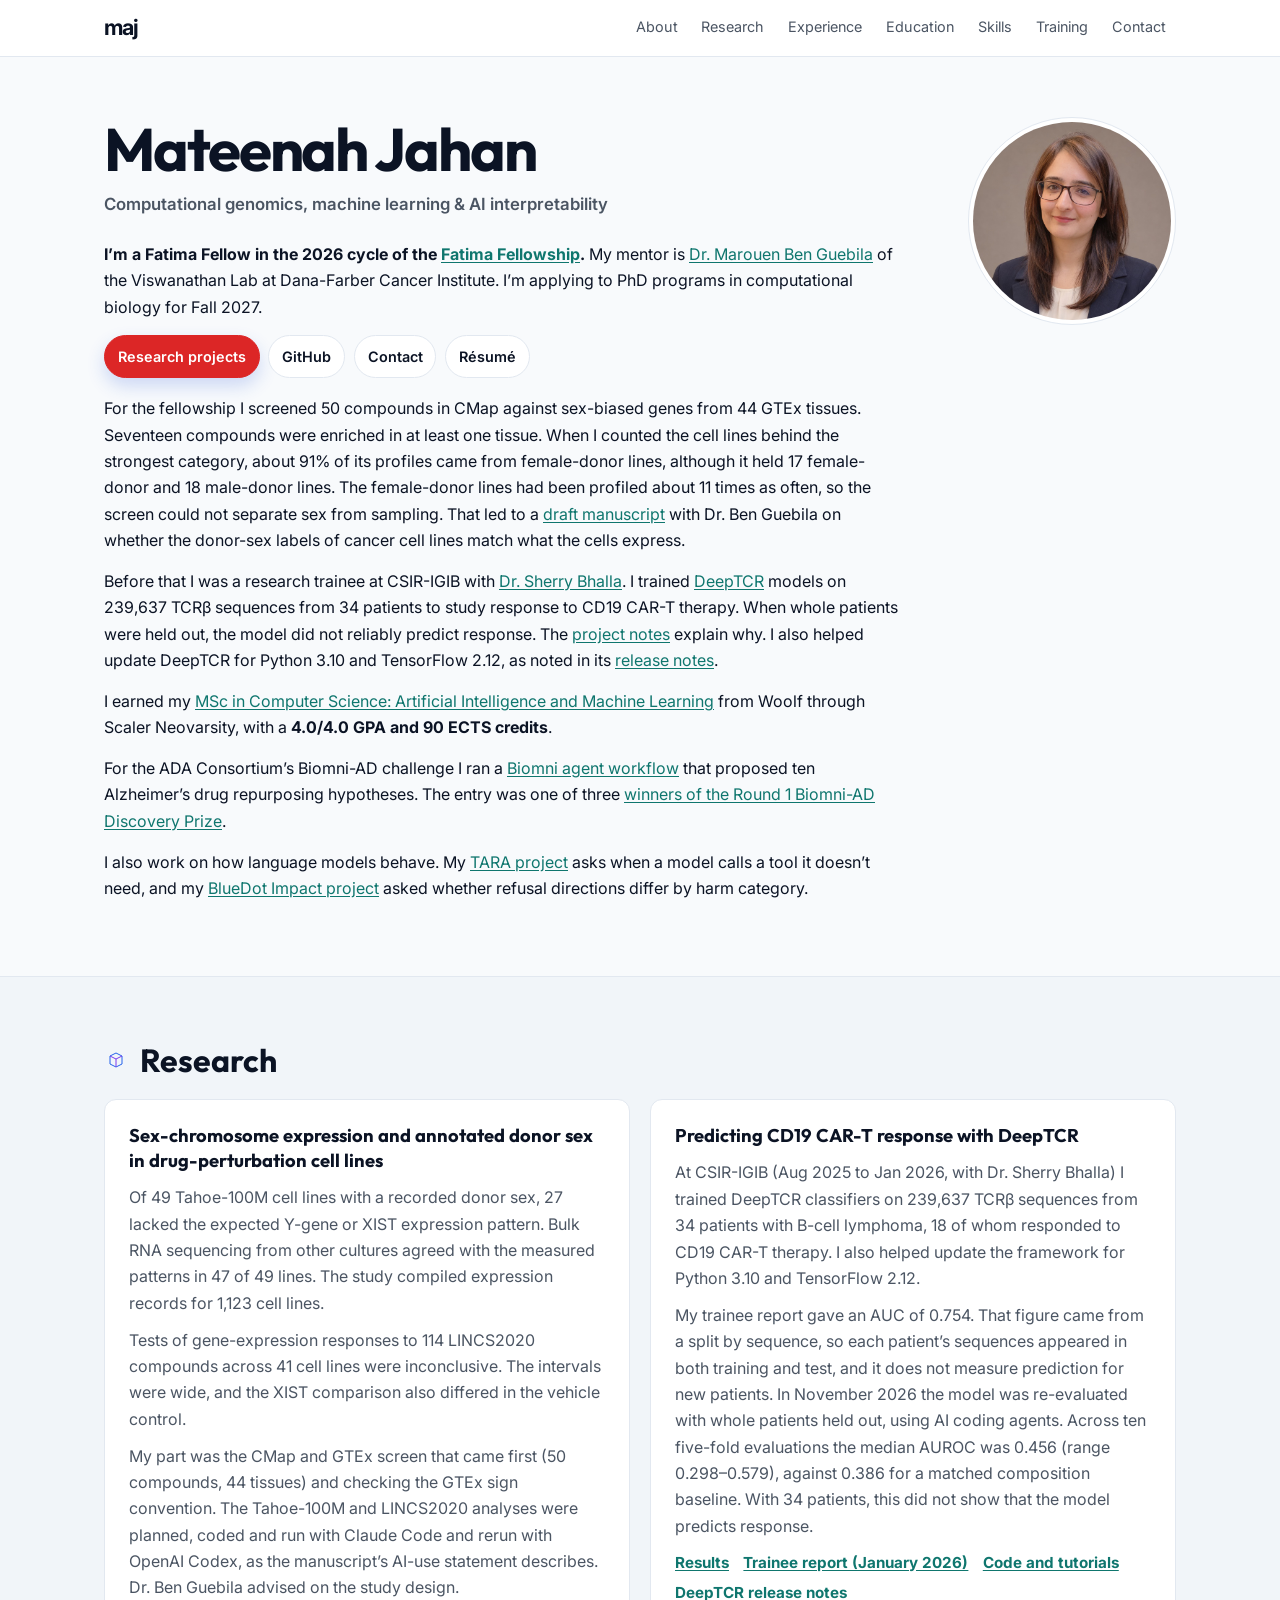
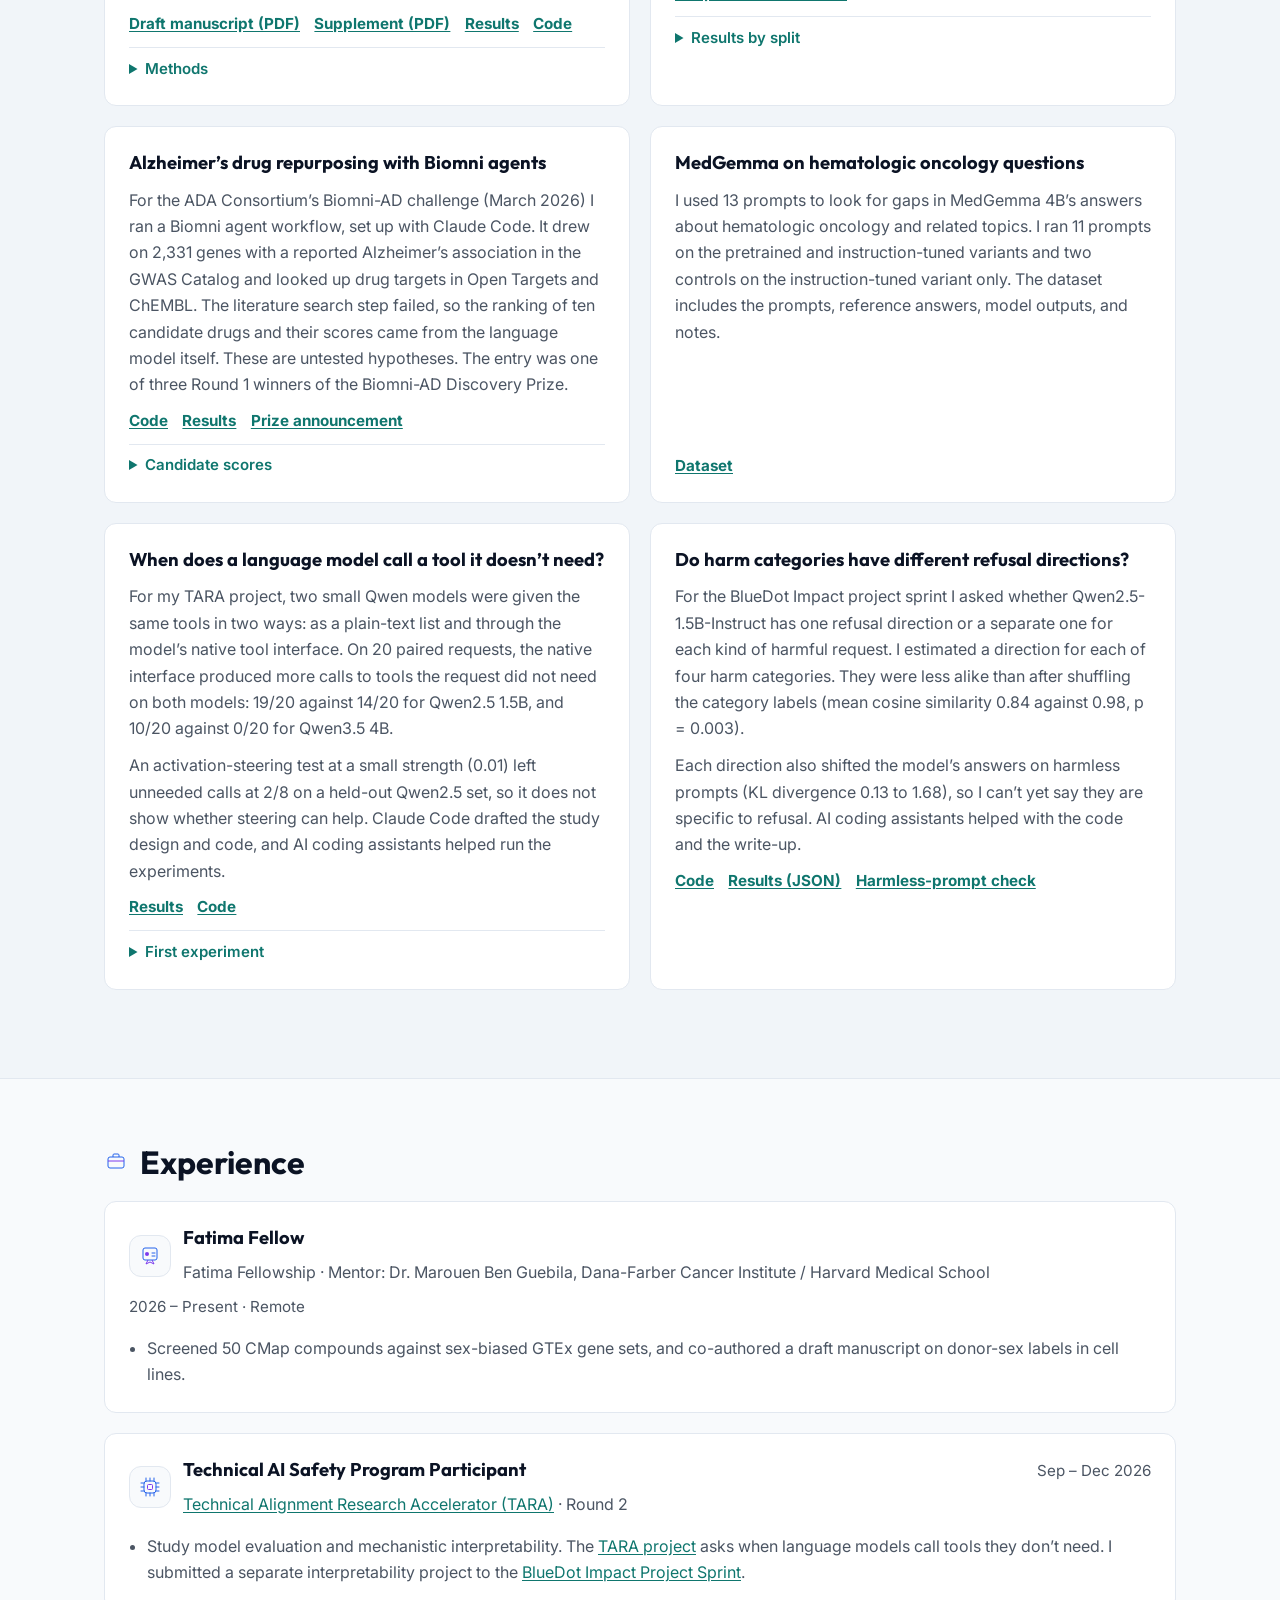
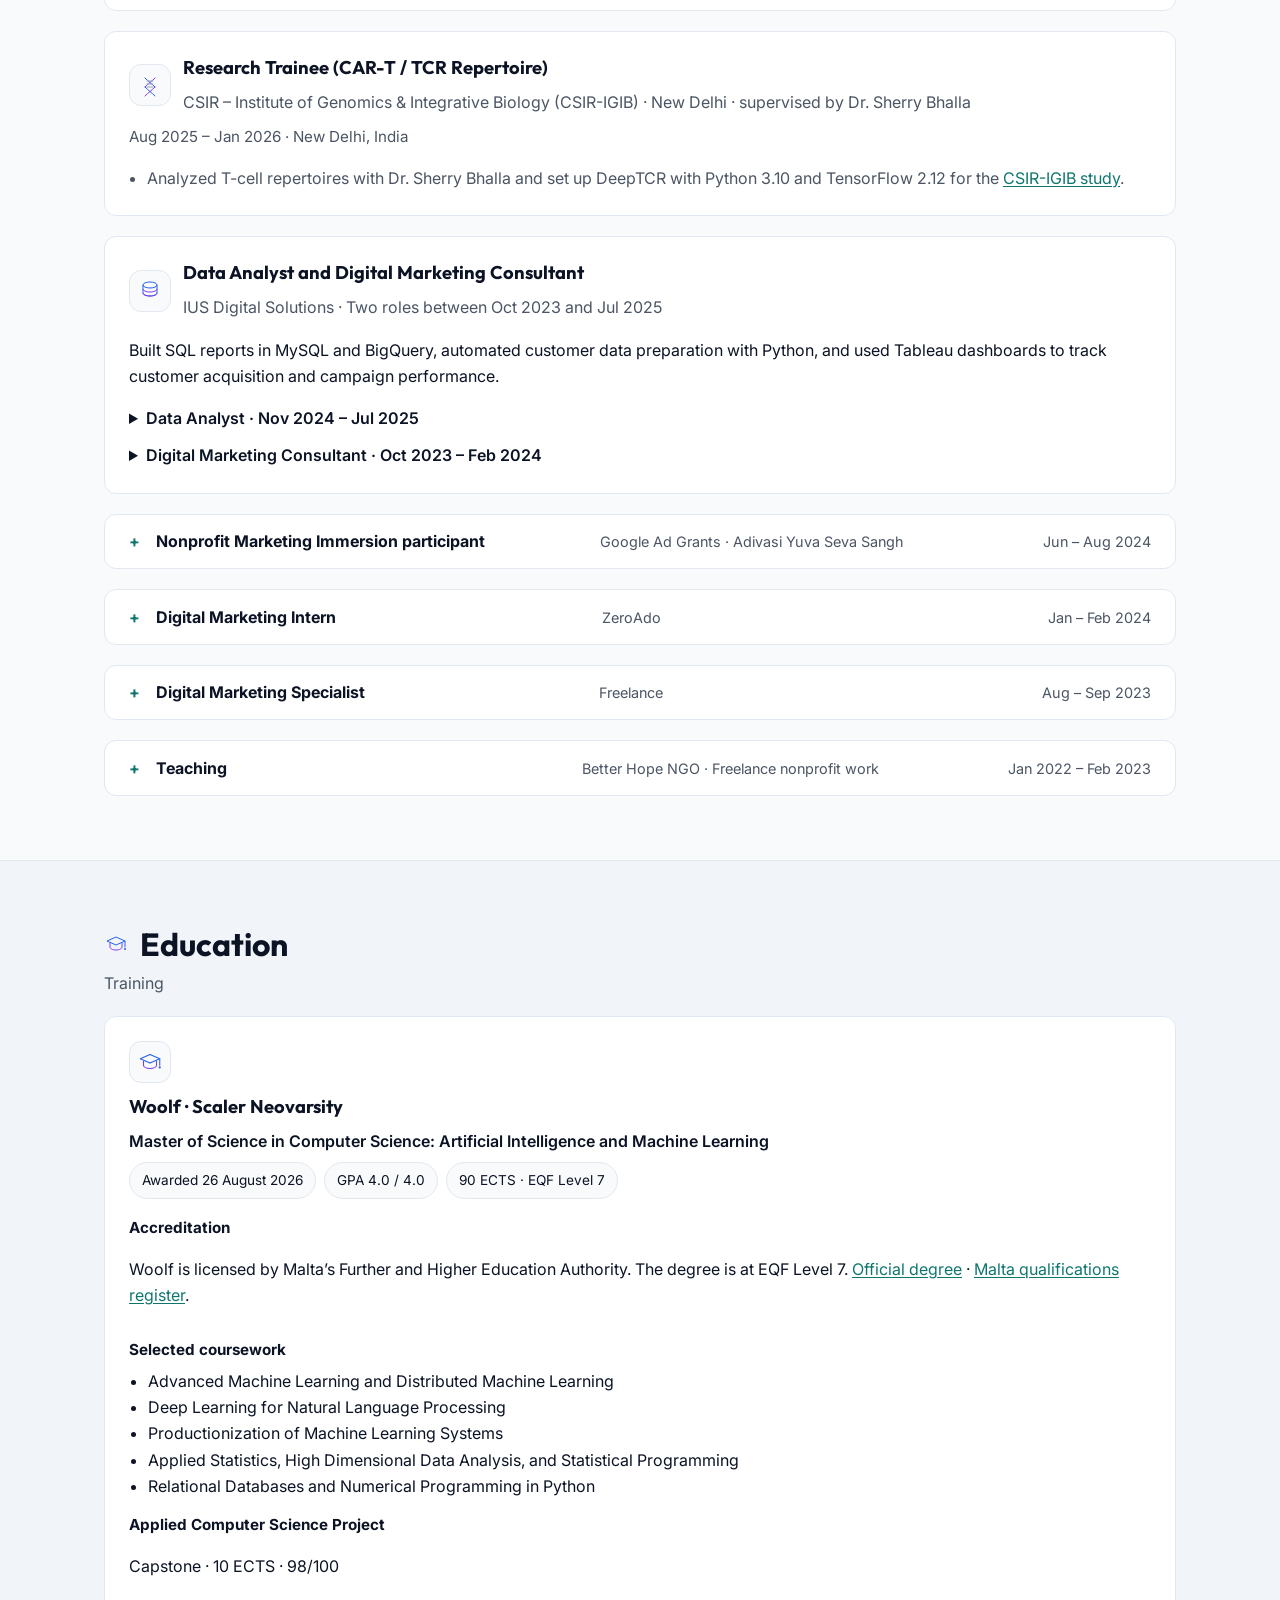
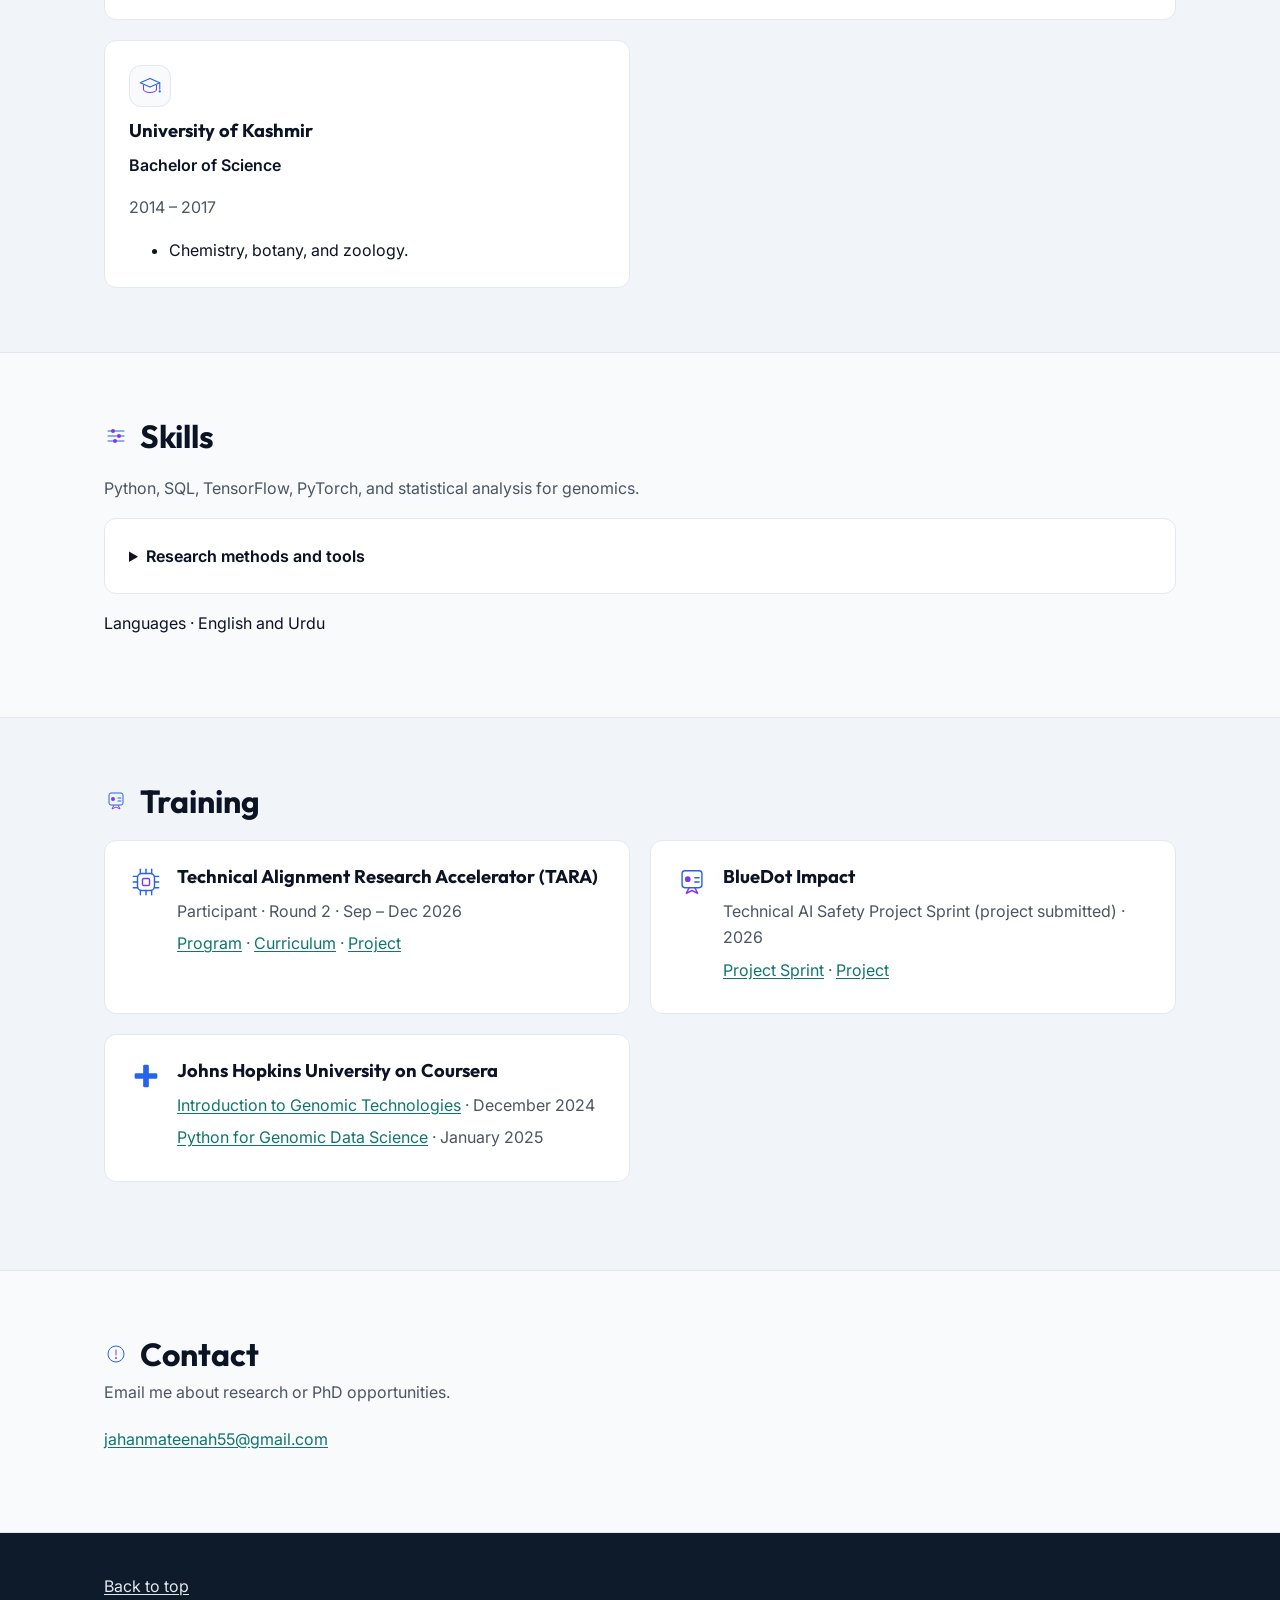
==== index.html @ e2fdfd4f "Update the résumé" ====
<!DOCTYPE html>

<html lang="en">
<head>
<meta content="index, follow" name="robots"/>
<meta content="Mateenah Jahan" name="author"/>
<meta content="Mateenah Jahan | Computational Genomics, Machine Learning &amp; AI Interpretability" property="og:title"/>
<meta content="Mateenah Jahan is a Fatima Fellow working on gene expression and drug response in cancer cell lines, T-cell receptor repertoires, and how language models use tools." property="og:description"/>
<meta content="https://mateenahjahan.github.io/" property="og:url"/>
<meta content="website" property="og:type"/>
<meta content="summary" name="twitter:card"/>
<meta content="Mateenah Jahan | Computational Genomics, Machine Learning &amp; AI Interpretability" name="twitter:title"/>
<meta content="Mateenah Jahan is a Fatima Fellow working on gene expression and drug response in cancer cell lines, T-cell receptor repertoires, and how language models use tools." name="twitter:description"/>
<link href="https://mateenahjahan.github.io/" rel="canonical"/>
<meta charset="utf-8"/>
<meta content="width=device-width, initial-scale=1" name="viewport"/>
<title>Mateenah Jahan | Computational Genomics, Machine Learning &amp; AI Interpretability</title>
<link href="assets/favicon.svg" rel="icon" type="image/svg+xml"/>
<meta content="Mateenah Jahan is a Fatima Fellow working on gene expression and drug response in cancer cell lines, T-cell receptor repertoires, and how language models use tools." name="description"/>
<link href="https://fonts.googleapis.com" rel="preconnect"/>
<link crossorigin="" href="https://fonts.gstatic.com" rel="preconnect"/>
<link href="https://fonts.googleapis.com/css2?family=Inter:wght@300;400;500;600;700;800&amp;display=swap" rel="stylesheet"/>
<link href="https://fonts.googleapis.com/css2?family=Outfit:wght@500;600;700&amp;display=swap" rel="stylesheet"/>
<link href="styles.css?v=20261121" rel="stylesheet"/>
<link href="curation.css?v=20261121" rel="stylesheet"/>
<meta content="https://mateenahjahan.github.io/assets/illustrations/mateenah-academic-headshot.jpg" property="og:image"/><meta content="AI-assisted headshot of Mateenah Jahan" property="og:image:alt"/></head>
<body>
<a class="skip-link" href="#main-content">Skip to main content</a>
<span id="top"></span><header class="portfolio-masthead"><div class="masthead-inner">
<div class="container">
<nav aria-label="Portfolio" class="nav">
<a aria-label="Mateenah Jahan, home" class="logo" href="#top">maj</a>
<div class="nav-links">
<a class="nav-wide" href="#about">About</a>
<a href="#projects">Research</a>
<a href="#experience">Experience</a>
<a href="#education">Education</a>
<a class="nav-wide" href="#skills">Skills</a>
<a class="nav-wide" href="#training">Training</a>
<a href="#contact">Contact</a>
</div>
</nav>
</div>
</div></header>
<main id="main-content" tabindex="-1">
<section class="section" id="about">
<div class="container">
<div class="about-grid">
<div class="about-text"><h1>Mateenah Jahan</h1><p class="intro-role">Computational genomics, machine learning &amp; AI interpretability</p>
<p><strong>I’m a Fatima Fellow in the 2026 cycle of the <a href="https://fatima.institute/about">Fatima Fellowship</a>.</strong> My mentor is <a href="https://labs.dana-farber.org/viswanathanlab/our-team">Dr. Marouen Ben Guebila</a> of the Viswanathan Lab at Dana-Farber Cancer Institute. I’m applying to PhD programs in computational biology for Fall 2027.</p>
<div aria-label="Profile links" class="profile-actions">
<a class="btn primary" href="#projects">Research projects</a>
<a class="btn ghost" href="https://github.com/MateenahJAHAN">GitHub</a>
<a class="btn ghost" href="#contact">Contact</a>
<a class="btn ghost" href="assets/Mateenah_Jahan_PhD_Resume_One_Page.pdf?v=c7e596c4">Résumé</a>
</div>
<p>For the fellowship I screened 50 compounds in CMap against sex-biased genes from 44 GTEx tissues. Seventeen compounds were enriched in at least one tissue. When I counted the cell lines behind the strongest category, about 91% of its profiles came from female-donor lines, although it held 17 female-donor and 18 male-donor lines. The female-donor lines had been profiled about 11 times as often, so the screen could not separate sex from sampling. That led to a <a href="#project-59">draft manuscript</a> with Dr. Ben Guebila on whether the donor-sex labels of cancer cell lines match what the cells express.</p>
<p>Before that I was a research trainee at CSIR-IGIB with <a href="https://igib.res.in/Scientists/sherry-bhalla">Dr. Sherry Bhalla</a>. I trained <a href="https://pmc.ncbi.nlm.nih.gov/articles/PMC7952906/">DeepTCR</a> models on 239,637 TCRβ sequences from 34 patients to study response to CD19 CAR-T therapy. When whole patients were held out, the model did not reliably predict response. The <a href="#project-deeptcr">project notes</a> explain why. I also helped update DeepTCR for Python 3.10 and TensorFlow 2.12, as noted in its <a href="https://github.com/sidhomj/DeepTCR/commit/715f6642292a296aa22ffba1b219908fd5af5c5f">release notes</a>.</p>
<p>I earned my <a href="#education">MSc in Computer Science: Artificial Intelligence and Machine Learning</a> from Woolf through Scaler Neovarsity, with a <strong>4.0/4.0 GPA and 90 ECTS credits</strong>.</p>
<p>For the ADA Consortium’s Biomni-AD challenge I ran a <a href="#project-biomni">Biomni agent workflow</a> that proposed ten Alzheimer’s drug repurposing hypotheses. The entry was one of three <a href="https://www.adaconsortium.com/competition">winners of the Round 1 Biomni-AD Discovery Prize</a>.</p>
<p>I also work on how language models behave. My <a href="#project-tara">TARA project</a> asks when a model calls a tool it doesn’t need, and my <a href="#project-refusal">BlueDot Impact project</a> asked whether refusal directions differ by harm category.</p>
</div>
<figure class="profile-card">
<img alt="Portrait of Mateenah Jahan" class="profile-photo" height="640" src="assets/illustrations/mateenah-academic-headshot.jpg" width="640"/>
</figure></div>
</div>
</section><section class="section alt" id="projects">
<div class="container">
<div class="section-header">
<div class="section-title">
<img alt="" aria-hidden="true" class="section-icon" src="assets/icons/project.svg"/>
<h2>Research</h2>
</div>
</div>
<div class="project-featured-grid" id="research-output">
<article class="card project-featured" id="project-59">
<h3>Sex-chromosome expression and annotated donor sex in drug-perturbation cell lines</h3>
<p>Of 49 Tahoe-100M cell lines with a recorded donor sex, 27 lacked the expected Y-gene or XIST expression pattern. Bulk RNA sequencing from other cultures agreed with the measured patterns in 47 of 49 lines. The study compiled expression records for 1,123 cell lines.</p>
<p class="research-meta" id="project-59-details">Tests of gene-expression responses to 114 LINCS2020 compounds across 41 cell lines were inconclusive. The intervals were wide, and the XIST comparison also differed in the vehicle control.</p>
<p>My part was the CMap and GTEx screen that came first (50 compounds, 44 tissues) and checking the GTEx sign convention. The Tahoe-100M and LINCS2020 analyses were planned, coded and run with Claude Code and rerun with OpenAI Codex, as the manuscript’s AI-use statement describes. Dr. Ben Guebila advised on the study design.</p>
<div class="project-links">
<a class="link" href="https://github.com/MateenahJAHAN/Project-59-CMAP-Sex-Differences/blob/main/manuscript/manuscript.pdf">Draft manuscript (PDF)</a>
<a class="link" href="https://github.com/MateenahJAHAN/Project-59-CMAP-Sex-Differences/blob/main/manuscript/supplement.pdf">Supplement (PDF)</a>
<a class="link" href="https://github.com/MateenahJAHAN/Project-59-CMAP-Sex-Differences/tree/main/verification">Results</a>
<a class="link" href="https://github.com/MateenahJAHAN/Project-59-CMAP-Sex-Differences/tree/main/analysis">Code</a>
</div>

<details class="project-evidence">
<summary>Methods</summary>
<p>The Tahoe analysis scored eight Y-chromosome genes and XIST in vehicle-treated cells. The LINCS2020 analysis compared drug responses within 11 lineages using marker calls from bulk RNA sequencing. The <a href="https://github.com/MateenahJAHAN/Project-59-CMAP-Sex-Differences#how-the-analysis-developed">CMap and GTEx screen</a> covered 50 compounds and 44 tissues.</p>
<figure><a href="https://github.com/MateenahJAHAN/Project-59-CMAP-Sex-Differences/blob/main/manuscript/figures/fig1_design.pdf"><img src="assets/research/fellowship-study-design.png" width="1950" height="732" loading="lazy" decoding="async" alt="Two workflows: compare vehicle-cell Y-gene and XIST expression with donor labels and other assays, and use bulk RNA sequencing to compare LINCS2020 drug responses within lineage."></a><figcaption>Study design</figcaption></figure>
</details>
</article><article class="card project-featured" id="project-deeptcr">
<h3>Predicting CD19 CAR-T response with DeepTCR</h3>
<p>At CSIR-IGIB (Aug 2025 to Jan 2026, with Dr. Sherry Bhalla) I trained DeepTCR classifiers on 239,637 TCRβ sequences from 34 patients with B-cell lymphoma, 18 of whom responded to CD19 CAR-T therapy. I also helped update the framework for Python 3.10 and TensorFlow 2.12.</p>
<p class="research-meta">My trainee report gave an AUC of 0.754. That figure came from a split by sequence, so each patient’s sequences appeared in both training and test, and it does not measure prediction for new patients. In November 2026 the model was re-evaluated with whole patients held out, using AI coding agents. Across ten five-fold evaluations the median AUROC was 0.456 (range 0.298–0.579), against 0.386 for a matched composition baseline. With 34 patients, this did not show that the model predicts response.</p>
<div class="project-links">
<a class="link" href="https://github.com/MateenahJAHAN/Final_Deliverable_DeepTCRResearch_Mateenah_Jahan_CSIR/blob/773b8c4d4de3006344b10b796491418325870207/validation/repeated-patient-cv/REPORT.md">Results</a>
<a class="link" href="https://github.com/MateenahJAHAN/Final_Deliverable_DeepTCRResearch_Mateenah_Jahan_CSIR/blob/ce1fa3a421edb9f4025a45cb79dc7b014867ad83/paper/main.pdf">Trainee report (January 2026)</a>
<a class="link" href="https://github.com/MateenahJAHAN/Deep-TCR---All-tutorial-working">Code and tutorials</a>
<a class="link" href="https://github.com/sidhomj/DeepTCR/commit/715f6642292a296aa22ffba1b219908fd5af5c5f">DeepTCR release notes</a>
</div>

<details class="project-evidence">
<summary>Results by split</summary>
<figure><a href="https://github.com/MateenahJAHAN/Final_Deliverable_DeepTCRResearch_Mateenah_Jahan_CSIR/blob/773b8c4d4de3006344b10b796491418325870207/figures/correction/repeated-patient-auroc.png"><img src="assets/research/deeptcr-repeated-patient-auroc.png" width="2340" height="855" loading="lazy" decoding="async" alt="Within-fold patient AUROC for DeepTCR with two training seeds and for a composition baseline, across five patient splits. Most points fall below 0.5."></a><figcaption>AUROC by patient split</figcaption></figure>
</details>
</article><article class="card project-featured" id="project-biomni">
<h3>Alzheimer’s drug repurposing with Biomni agents</h3>
<p>For the ADA Consortium’s Biomni-AD challenge (March 2026) I ran a Biomni agent workflow, set up with Claude Code. It drew on 2,331 genes with a reported Alzheimer’s association in the GWAS Catalog and looked up drug targets in Open Targets and ChEMBL. The literature search step failed, so the ranking of ten candidate drugs and their scores came from the language model itself. These are untested hypotheses. The entry was one of three Round 1 winners of the Biomni-AD Discovery Prize.</p>
<div class="project-links">
<a class="link" href="https://github.com/MateenahJAHAN/biomni-ad-drug-repurposing">Code</a>
<a class="link" href="https://github.com/MateenahJAHAN/biomni-ad-drug-repurposing/blob/e78b8c81dc96c89f538e3b4bb9e3686187300089/results/ad_repurposing_results.md">Results</a>
<a class="link" href="assets/biomni-ad-winners.png">Prize announcement</a>
</div>
<details class="project-evidence">
<summary>Candidate scores</summary>
<figure><a href="https://github.com/MateenahJAHAN/biomni-ad-drug-repurposing/blob/e78b8c81dc96c89f538e3b4bb9e3686187300089/results/drug_repurposing_scores.png"><img src="assets/research/biomni-candidate-scores.png" width="2970" height="1764" loading="lazy" decoding="async" alt="Chart ranking computational drug repurposing hypotheses for Alzheimer’s disease."></a><figcaption>Scores the agent assigned to the 10 candidates</figcaption></figure>
</details>
</article><article class="card project-featured" id="project-medgemma">
<h3>MedGemma on hematologic oncology questions</h3>
<p>I used 13 prompts to look for gaps in MedGemma 4B’s answers about hematologic oncology and related topics. I ran 11 prompts on the pretrained and instruction-tuned variants and two controls on the instruction-tuned variant only. The dataset includes the prompts, reference answers, model outputs, and notes.</p>
<a class="link" href="https://huggingface.co/datasets/Mateenah/medgemma-4b-hematologic-oncology-blind-spots">Dataset</a>
</article><article class="card project-featured" id="project-tara">
<h3>When does a language model call a tool it doesn’t need?</h3>
<p>For my TARA project, two small Qwen models were given the same tools in two ways: as a plain-text list and through the model’s native tool interface. On 20 paired requests, the native interface produced more calls to tools the request did not need on both models: 19/20 against 14/20 for Qwen2.5 1.5B, and 10/20 against 0/20 for Qwen3.5 4B.</p>
<p class="research-meta">An activation-steering test at a small strength (0.01) left unneeded calls at 2/8 on a held-out Qwen2.5 set, so it does not show whether steering can help. Claude Code drafted the study design and code, and AI coding assistants helped run the experiments.</p>
<div class="project-links">
<a class="link" href="https://github.com/MateenahJAHAN/tara-chat-tool-study/blob/main/followup_v2_tool_applicability/RESULTS.md">Results</a>
<a class="link" href="https://github.com/MateenahJAHAN/tara-chat-tool-study">Code</a>
</div>
<details class="project-evidence">
<summary>First experiment</summary>
<p>On 32 held-out requests where no tool applied, Qwen2.5 made 9 unneeded calls with the text list and 16 with native tools. <a href="https://github.com/MateenahJAHAN/tara-chat-tool-study/blob/main/study_v1/RESULTS.txt">Results</a></p>
<figure><a href="https://github.com/MateenahJAHAN/tara-chat-tool-study/blob/main/reporting/figures_heldout_final/01_behaviour_rates.png"><img src="assets/research/tara-held-out.png" width="1801" height="854" loading="lazy" decoding="async" alt="Rates of tool calls and abstention for the text list and native tool interfaces on the TARA study’s held-out cases."></a><figcaption>Tool calls on held-out requests</figcaption></figure>
</details>
</article><article class="card project-featured" id="project-refusal">
<h3>Do harm categories have different refusal directions?</h3>
<p>For the BlueDot Impact project sprint I asked whether Qwen2.5-1.5B-Instruct has one refusal direction or a separate one for each kind of harmful request. I estimated a direction for each of four harm categories. They were less alike than after shuffling the category labels (mean cosine similarity 0.84 against 0.98, p = 0.003).</p>
<p class="research-meta">Each direction also shifted the model’s answers on harmless prompts (KL divergence 0.13 to 1.68), so I can’t yet say they are specific to refusal. AI coding assistants helped with the code and the write-up.</p>
<div class="project-links">
<a class="link" href="https://github.com/MateenahJAHAN/refusal-categories">Code</a>
<a class="link" href="https://huggingface.co/datasets/Mateenah/refusal-categories-results/blob/917856ed158f4dcb70ade8b5a49f0cf4accce71c/results_v0.2.json">Results (JSON)</a>
<a class="link" href="https://github.com/MateenahJAHAN/refusal-categories#kl-gate-replay">Harmless-prompt check</a>
</div>
</article></div></div>
</section>
<section class="section" id="experience">
<div class="container">
<div class="section-header">
<div class="section-title">
<img alt="" aria-hidden="true" class="section-icon" src="assets/icons/briefcase.svg"/>
<h2>Experience</h2>
</div>
</div>
<div class="timeline">
<article class="role" id="experience-fatima">
<div class="role-header">
<div class="role-title">
<div class="role-icon">
<img alt="" aria-hidden="true" src="assets/icons/certificate.svg"/>
</div>
<div>
<h3>Fatima Fellow</h3>
<p class="role-meta">Fatima Fellowship · Mentor: Dr. Marouen Ben Guebila, Dana-Farber Cancer Institute / Harvard Medical School</p>
</div>
</div>
<div class="role-dates">2026 – Present · Remote</div>
</div>
<ul><li>Screened 50 CMap compounds against sex-biased GTEx gene sets, and co-authored a draft manuscript on donor-sex labels in cell lines.</li></ul>
</article><article class="role" id="experience-tara"><div class="role-header"><div class="role-title"><div class="role-icon"><img alt="" aria-hidden="true" src="assets/icons/ai.svg"/></div><div><h3>Technical AI Safety Program Participant</h3><p class="role-meta"><a href="https://www.taraprogram.org/">Technical Alignment Research Accelerator (TARA)</a> · Round 2</p></div></div><div class="role-dates">Sep – Dec 2026</div></div><ul><li>Study model evaluation and mechanistic interpretability. The <a href="#project-tara">TARA project</a> asks when language models call tools they don’t need. I submitted a separate interpretability project to the <a href="#bluedot-training">BlueDot Impact Project Sprint</a>.</li></ul></article>
<article class="role" id="experience-csir">
<div class="role-header">
<div class="role-title">
<div class="role-icon">
<img alt="" aria-hidden="true" src="assets/icons/dna.svg"/>
</div>
<div>
<h3>Research Trainee (CAR-T / TCR Repertoire)</h3>
<p class="role-meta">CSIR – Institute of Genomics &amp; Integrative Biology (CSIR-IGIB) · New Delhi · supervised by Dr. Sherry Bhalla</p>
</div>
</div>
<div class="role-dates">Aug 2025 – Jan 2026 · New Delhi, India</div>
</div>
<ul><li>Analyzed T-cell repertoires with Dr. Sherry Bhalla and set up DeepTCR with Python 3.10 and TensorFlow 2.12 for the <a href="https://github.com/MateenahJAHAN/Final_Deliverable_DeepTCRResearch_Mateenah_Jahan_CSIR">CSIR-IGIB study</a>.</li></ul>
</article>
<article class="role" id="experience-ius">
<div class="role-header"><div class="role-title"><div class="role-icon"><img alt="" aria-hidden="true" src="assets/icons/data.svg"/></div>
<div><h3>Data Analyst and Digital Marketing Consultant</h3><p class="role-meta">IUS Digital Solutions · Two roles between Oct 2023 and Jul 2025</p></div></div></div>
<p>Built SQL reports in MySQL and BigQuery, automated customer data preparation with Python, and used Tableau dashboards to track customer acquisition and campaign performance.</p>
<details class="experience-subrole"><summary>Data Analyst · Nov 2024 – Jul 2025</summary><p>Developed SQL reporting, maintained Python ETL pipelines for customer analytics, and documented data models and reporting procedures.</p></details>
<details class="experience-subrole"><summary>Digital Marketing Consultant · Oct 2023 – Feb 2024</summary><p>Analyzed Google Ads performance using regression and audience segmentation, built reporting dashboards, and designed A/B tests for ad creatives.</p></details>
</article><details class="role role-disclosure" id="experience-google-ad-grants"><summary><strong>Nonprofit Marketing Immersion participant</strong><span>Google Ad Grants · Adivasi Yuva Seva Sangh</span><time>Jun – Aug 2024</time></summary><div class="role-detail-body"><p>Worked with Adivasi Yuva Seva Sangh through the Nonprofit Marketing Immersion program. Set up Google Analytics conversion tracking and automated campaign reporting with Looker Studio and Apps Script.</p><p><a href="https://support.google.com/nonprofits/answer/16160482?hl=en">Google Ad Grants program</a></p></div></details><details class="role role-disclosure"><summary><strong>Digital Marketing Intern</strong><span>ZeroAdo</span><time>Jan – Feb 2024</time></summary><div class="role-detail-body"><p>Wrote content about generative AI tools and technology.</p></div></details><details class="role role-disclosure"><summary><strong>Digital Marketing Specialist</strong><span>Freelance</span><time>Aug – Sep 2023</time></summary><div class="role-detail-body"><p>Built tracking and low-bandwidth reporting for local businesses with intermittent internet access.</p></div></details><details class="role role-disclosure"><summary><strong>Teaching</strong><span>Better Hope NGO · Freelance nonprofit work</span><time>Jan 2022 – Feb 2023</time></summary><div class="role-detail-body"><p>Taught students and created an offline system to track student assessments and identify learning gaps.</p></div></details></div>
</div>
</section><section class="section alt" id="education">
<div class="container">
<div class="section-header">
<div class="section-title">
<img alt="" aria-hidden="true" class="section-icon" src="assets/icons/education.svg"/>
<h2>Education</h2>
</div>
<p><a class="link" href="#training">Training</a></p>
</div>
<div class="education-grid">
<article class="card education education-featured">
<div class="card-icon">
<img alt="" aria-hidden="true" src="assets/icons/education.svg"/>
</div>
<h3>Woolf · Scaler Neovarsity</h3>
<p class="degree">
                Master of Science in Computer Science: Artificial Intelligence
                and Machine Learning
              </p>
<div class="education-meta"><span class="pill">Awarded 26 August 2026</span><span class="pill">GPA 4.0 / 4.0</span><span class="pill">90 ECTS · EQF Level 7</span></div>
<div class="education-sections">
<div><h4>Accreditation</h4><p>Woolf is licensed by Malta’s Further and Higher Education Authority. The degree is at EQF Level 7. <a href="https://woolf.university/degrees/sclr-master-of-science-in-computer-science-artificial-intelligence-and-machine-learning">Official degree</a> · <a href="https://qualifications.mfhea.gov.mt/#/qualifications?awardingBody=MFHEA-ORG-048&amp;search=true">Malta qualifications register</a>.</p></div>
<div><h4>Selected coursework</h4><ul class="coursework-list"><li>Advanced Machine Learning and Distributed Machine Learning</li><li>Deep Learning for Natural Language Processing</li><li>Productionization of Machine Learning Systems</li><li>Applied Statistics, High Dimensional Data Analysis, and Statistical Programming</li><li>Relational Databases and Numerical Programming in Python</li></ul></div>
<div><h4>Applied Computer Science Project</h4><p>Capstone · 10 ECTS · 98/100</p></div></div>
</article>
<article class="card education">
<div class="card-icon">
<img alt="" aria-hidden="true" src="assets/icons/education.svg"/>
</div>
<h3>University of Kashmir</h3>
<p class="degree">Bachelor of Science</p>
<p class="meta">2014 – 2017</p>
<ul><li>Chemistry, botany, and zoology.</li></ul>
</article>
</div>
</div>
</section><section class="section" id="skills">
<div class="container">
<div class="section-header">
<div class="section-title">
<img alt="" aria-hidden="true" class="section-icon" src="assets/icons/skills.svg"/>
<h2>Skills</h2>
</div>
</div>
<p class="skills-summary">Python, SQL, TensorFlow, PyTorch, and statistical analysis for genomics.</p>
<details class="secondary-disclosure skills-disclosure">
<summary>Research methods and tools</summary>
<div class="skills-grid">
<div class="card skill-group">
<div class="skill-header"><img alt="" aria-hidden="true" src="assets/icons/dna.svg"/><h3>Computational biology</h3></div>
<div class="chips"><span>Bulk RNA-seq analysis</span><span>Gene-set enrichment</span><span>Permutation tests</span><span>T-cell repertoire analysis with DeepTCR</span></div>
</div>
<div class="card skill-group">
<div class="skill-header"><img alt="" aria-hidden="true" src="assets/icons/ai.svg"/><h3>Model evaluation and interpretability</h3></div>
<div class="chips"><span>LLM evaluation</span><span>Linear probes</span><span>Activation steering</span><span>Hugging Face Transformers</span></div>
</div>
<div class="card skill-group">
<div class="skill-header"><img alt="" aria-hidden="true" src="assets/icons/trend.svg"/><h3>Applied ML and analytics</h3></div>
<div class="chips"><span>scikit-learn</span><span>Time-series forecasting</span><span>Collaborative filtering</span><span>BigQuery</span><span>Tableau</span><span>A/B testing</span></div>
</div>
<div class="card skill-group">
<div class="skill-header"><img alt="" aria-hidden="true" src="assets/icons/project.svg"/><h3>Research software</h3></div>
<div class="chips"><span>Git and GitHub Actions</span><span>Biomni</span><span>FastMCP</span></div>
</div>
</div>
</details>
<p>Languages · English and Urdu</p>
</div>
</section><section class="section alt" id="training">
<div class="container">
<div class="section-header">
<div class="section-title">
<img alt="" aria-hidden="true" class="section-icon" src="assets/icons/certificate.svg"/>
<h2>Training</h2>
</div>
</div>
<div class="cert-featured">
<article class="card cert-card" id="tara-training"><img alt="" aria-hidden="true" src="assets/icons/ai.svg"/><div><h3>Technical Alignment Research Accelerator (TARA)</h3><p>Participant · Round 2 · Sep – Dec 2026</p><p><a href="https://www.taraprogram.org/">Program</a> · <a href="https://www.taraprogram.org/curriculum">Curriculum</a> · <a href="#project-tara">Project</a></p></div></article>
<article class="card cert-card" id="bluedot-training"><img alt="" aria-hidden="true" src="assets/icons/certificate.svg"/><div><h3>BlueDot Impact</h3><p>Technical AI Safety Project Sprint (project submitted) · 2026</p><p><a href="https://bluedot.org/courses/technical-ai-safety-project">Project Sprint</a> · <a href="#project-refusal">Project</a></p></div></article>
<article class="card cert-card" id="genomics-certificate"><img alt="" aria-hidden="true" src="assets/icons/health.svg"/><div><h3>Johns Hopkins University on Coursera</h3><p><a href="https://www.coursera.org/account/accomplishments/verify/M1UE5J5UPSX4">Introduction to Genomic Technologies</a> · December 2024</p><p><a href="https://www.coursera.org/account/accomplishments/verify/UKB2ZM302XD3">Python for Genomic Data Science</a> · January 2025</p></div></article>
</div>
</div>
</section><section class="section" id="contact">
<div class="container">
<div class="section-header">
<div class="section-title">
<img alt="" aria-hidden="true" class="section-icon" src="assets/icons/about.svg"/>
<h2>Contact</h2>
</div>
<p>Email me about research or PhD opportunities.</p>
</div>
<p class="contact-actions"><a href="mailto:jahanmateenah55@gmail.com">jahanmateenah55@gmail.com</a></p></div>
</section></main>
<footer class="footer"><div class="container"><a href="#top">Back to top</a></div></footer>
</body>
</html>
---- styles.css ----
* {
  box-sizing: border-box;
}

:root {
  color-scheme: light;
  --bg: #f8fafc;
  --bg-alt: #f1f5f9;
  --card: #ffffff;
  --text: #0b1324;
  --muted: #4b5563;
  --primary: #dc2626;
  --primary-dark: #991b1b;
  --accent: #0f766e;
  --accent-2: #7c3aed;
  --border: #e2e8f0;
  --border-strong: #d5deed;
  --shadow: 0 14px 28px rgba(15, 23, 42, 0.07);
  --shadow-soft: 0 8px 18px rgba(15, 23, 42, 0.05);
  --font-body: "Inter", system-ui, -apple-system, sans-serif;
  --font-heading: "Outfit", "Inter", system-ui, -apple-system, sans-serif;
}

body {
  margin: 0;
  font-family: var(--font-body);
  background: var(--bg);
  color: var(--text);
  line-height: 1.65;
}

h1,
h2,
h3 {
  font-family: var(--font-heading);
}

img {
  max-width: 100%;
}

a {
  color: inherit;
  text-decoration: none;
}


.skip-link {
  position: absolute;
  top: -48px;
  left: 16px;
  z-index: 2000;
  padding: 10px 14px;
  background: #ffffff;
  border: 2px solid var(--primary);
  border-radius: 10px;
  color: var(--text);
  font-weight: 600;
  transition: top 0.2s ease;
}

.skip-link:focus-visible {
  top: 12px;
}

:is(a, button):focus-visible {
  outline: 3px solid var(--primary);
  outline-offset: 3px;
}

.container {
  max-width: 1140px;
  margin: 0 auto;
  padding: 0 24px;
}

.hero .container {
  position: relative;
  z-index: 1;
}

.hero {
  position: relative;
  overflow: hidden;
  background-color: #f8fafc;
  background-image: radial-gradient(circle at 1px 1px, #cbd5e1 1px, transparent 0);
  background-size: 22px 22px;
  padding: 112px 0 64px;
  border-bottom: 1px solid var(--border);
}

.hero::before,
.hero::after {
  content: none;
}

.navbar-fixed {
  position: fixed;
  top: 0;
  width: 100%;
  z-index: 1000;
  background: rgba(255, 255, 255, 0.8);
  backdrop-filter: blur(12px);
  border-bottom: 1px solid rgba(226, 232, 240, 0.6);
}

.nav {
  display: flex;
  align-items: center;
  justify-content: space-between;
  gap: 16px;
  flex-wrap: wrap;
  padding: 1rem 0;
}

.logo {
  font-weight: 700;
  font-size: 1.1rem;
}

.nav-links {
  display: flex;
  gap: 16px;
  flex-wrap: wrap;
  font-size: 0.95rem;
  color: var(--muted);
}

.nav-links a {
  display: inline-block;
  padding: 6px 10px 8px;
  border-bottom: 2px solid transparent;
  border-radius: 999px;
  transition: color 0.2s ease, border-color 0.2s ease, background-color 0.2s ease;
}

.nav-links a:hover,
.nav-links a.active {
  color: var(--text);
  border-color: var(--primary);
}

.nav-links a.is-active {
  color: var(--text);
  border-color: var(--primary);
  background-color: rgba(31, 79, 214, 0.08);
}

.hero-grid {
  display: grid;
  grid-template-columns: minmax(0, 1.2fr) minmax(0, 0.8fr);
  gap: 32px;
  margin-top: 32px;
  align-items: center;
}

.eyebrow {
  text-transform: uppercase;
  letter-spacing: 0.08em;
  font-size: 0.75rem;
  font-weight: 600;
  background: linear-gradient(90deg, #dc2626, #7c3aed);
  -webkit-background-clip: text;
  background-clip: text;
  color: transparent;
}

.hero-text h1 {
  font-size: 3.5rem;
  letter-spacing: -0.02em;
  margin: 12px 0 6px;
}

.hero-subtitle {
  margin: 0 0 10px;
  font-size: 1.35rem;
  line-height: 1.4;
  color: #1e293b;
}

.hero-text {
  display: flex;
  flex-direction: column;
  gap: 0;
  max-width: 680px;
}

.lead {
  color: var(--muted);
  font-size: 1.05rem;
}

.hero-actions {
  margin: 24px 0 16px;
  display: flex;
  gap: 12px;
  flex-wrap: wrap;
}

.hero-profile-links {
  display: flex;
  align-items: center;
  gap: 8px;
  margin-top: -4px;
  margin-bottom: 8px;
}

.profile-link {
  font-size: 0.78rem;
  color: var(--text-muted);
  text-decoration: none;
  transition: color 0.2s;
}

.profile-link:hover { color: var(--primary); }

.profile-link-sep {
  font-size: 0.78rem;
  color: var(--border);
}

.hero-tags {
  display: flex;
  flex-wrap: wrap;
  gap: 10px;
  margin: 20px 0 10px;
}

.hero-tags span {
  background: #f8fafc;
  border: 1px solid var(--border);
  padding: 6px 12px;
  border-radius: 999px;
  font-size: 0.85rem;
  color: var(--text);
}

.hero-metrics {
  display: grid;
  grid-template-columns: repeat(auto-fit, minmax(130px, 1fr));
  gap: 12px;
  margin: 16px 0 12px;
}

.metric-card {
  display: flex;
  align-items: center;
  gap: 12px;
  background: #f8fafc;
  border: 1px solid var(--border);
  border-radius: 16px;
  padding: 12px 14px;
}

.metric-icon {
  width: 34px;
  height: 34px;
}

.metric-value {
  font-weight: 700;
  margin: 0;
  font-size: 1rem;
}

.metric-label {
  margin: 0;
  font-size: 0.85rem;
  color: var(--muted);
}

.hero-visual {
  display: grid;
  gap: 16px;
  justify-items: center;
}

.hero-figure {
  background: linear-gradient(135deg, #e0f2fe 0%, #f0f9ff 50%, #eef2ff 100%);
  border-radius: 22px;
  padding: 12px;
  border: 1px solid var(--border);
  box-shadow: var(--shadow-soft);
  width: min(100%, 520px);
  min-height: 220px;
}

.hero-carousel {
  position: relative;
  background: linear-gradient(135deg, #e0f2fe 0%, #f0f9ff 50%, #eef2ff 100%);
  border-radius: 22px;
  border: 1px solid var(--border);
  box-shadow: var(--shadow-soft);
  width: min(100%, 520px);
  overflow: hidden;
  padding: 14px 14px 0;
}

.carousel-slide:not(.active) {
  display: none;
}

.carousel-slide.active {
  display: block;
  animation: carouselFade 0.45s ease;
}

@keyframes carouselFade {
  from { opacity: 0; transform: translateY(5px); }
  to   { opacity: 1; transform: translateY(0); }
}

.carousel-img-wrap {
  border-radius: 12px;
  overflow: hidden;
  background: #f1f5f9;
  height: 200px;
  display: flex;
  align-items: center;
  justify-content: center;
}

.carousel-img-wrap img {
  width: 100%;
  height: 100%;
  object-fit: contain;
  display: block;
}

.carousel-slide figcaption {
  padding: 10px 2px 6px;
}

.carousel-slide figcaption strong {
  display: block;
  font-size: 0.82rem;
  font-weight: 700;
  color: var(--text);
  line-height: 1.4;
}

.carousel-slide figcaption span {
  font-size: 0.78rem;
  color: var(--muted);
  line-height: 1.4;
}

.carousel-controls {
  display: flex;
  justify-content: center;
  align-items: center;
  gap: 6px;
  padding: 10px 0 14px;
}

.carousel-dot {
  width: 8px;
  height: 8px;
  border-radius: 50%;
  background: var(--border);
  border: none;
  cursor: pointer;
  padding: 0;
  transition: background 0.2s, transform 0.2s;
  flex-shrink: 0;
}

.carousel-dot.active {
  background: var(--primary);
  transform: scale(1.3);
}

.carousel-btn {
  position: absolute;
  top: 113px;
  background: rgba(255, 255, 255, 0.85);
  border: 1px solid var(--border);
  border-radius: 50%;
  width: 30px;
  height: 30px;
  cursor: pointer;
  font-size: 1.1rem;
  line-height: 1;
  color: var(--text);
  display: flex;
  align-items: center;
  justify-content: center;
  transition: background 0.2s;
  z-index: 2;
  backdrop-filter: blur(4px);
}

.carousel-btn:hover { background: #ffffff; }
.carousel-prev { left: 8px; }
.carousel-next { right: 8px; }

.hero-figure img {
  width: 100%;
  height: auto;
  display: block;
  border-radius: 14px;
}

.hero-figure figcaption {
  margin-top: 10px;
  font-size: 0.85rem;
  color: var(--muted);
  text-align: center;
}

.hero-panel {
  background: #ffffff;
  border-radius: 22px;
  padding: 20px;
  border: 1px solid var(--border);
  box-shadow: var(--shadow-soft);
  width: min(100%, 520px);
}

.panel-header {
  display: flex;
  align-items: center;
  gap: 10px;
  font-weight: 600;
  margin-bottom: 16px;
  color: var(--text);
}

.panel-icon {
  width: 26px;
  height: 26px;
}

.panel-grid {
  display: grid;
  gap: 14px;
  grid-template-columns: repeat(2, minmax(0, 1fr));
}

.panel-item {
  display: grid;
  grid-template-columns: 34px 1fr;
  gap: 12px;
  align-items: center;
}

.panel-item img {
  width: 32px;
  height: 32px;
}

.panel-item strong {
  display: block;
  font-size: 0.95rem;
}

.panel-item span {
  color: var(--muted);
  font-size: 0.85rem;
}

.btn {
  padding: 10px 18px;
  border-radius: 999px;
  border: 1px solid transparent;
  font-weight: 600;
  transition: all 0.2s ease;
  display: inline-flex;
  align-items: center;
}

.btn.primary {
  background: var(--primary);
  color: #fff;
  border-color: var(--primary);
  box-shadow: 0 8px 18px rgba(31, 79, 214, 0.2);
}

.btn.primary:hover {
  background: var(--primary-dark);
  border-color: var(--primary-dark);
}

.btn.ghost {
  border-color: var(--border);
  color: var(--text);
  background: #fff;
  box-shadow: none;
}

.btn.ghost:hover {
  border-color: var(--primary);
  color: var(--primary);
}


.hero-actions.profile-links {
  margin: 0 0 24px;
}

.meta {
  color: var(--muted);
  display: flex;
  flex-wrap: wrap;
  gap: 12px;
  font-size: 0.95rem;
}

.section {
  padding: 72px 0;
  scroll-margin-top: 80px;
}

.section.alt {
  background: var(--bg-alt);
}

.section-header {
  margin-bottom: 32px;
}

.section-title {
  display: flex;
  align-items: center;
  gap: 12px;
}

.section-icon {
  width: 32px;
  height: 32px;
}

.section-header h2 {
  margin: 0;
  font-size: 2.5rem;
  color: #0f172a;
}

.section-header p {
  color: var(--muted);
  margin: 8px 0 0;
}

.card {
  background: var(--card);
  border-radius: 12px;
  padding: 24px;
  border: 1px solid var(--border);
  box-shadow: var(--shadow-soft);
  transition: transform 0.2s ease, box-shadow 0.2s ease, border-color 0.2s ease;
}

.card:hover {
  transform: translateY(-2px);
  border-color: var(--primary);
  box-shadow: 0 18px 34px rgba(15, 23, 42, 0.12);
}

.student-card {
  display: flex;
  flex-direction: column;
  gap: 16px;
}

.card-header {
  display: flex;
  align-items: center;
  justify-content: space-between;
  font-weight: 600;
}

.badge {
  background: var(--primary);
  color: #fff;
  padding: 4px 10px;
  border-radius: 999px;
  font-size: 0.75rem;
}

.card-line {
  display: flex;
  justify-content: space-between;
  gap: 12px;
  padding: 6px 0;
  border-bottom: 1px dashed var(--border);
  font-size: 0.95rem;
}

.card-line:last-child {
  border-bottom: none;
}

.card-footer {
  font-size: 0.9rem;
  color: var(--muted);
}

.about-grid {
  display: grid;
  grid-template-columns: minmax(0, 1.1fr) minmax(0, 0.9fr);
  gap: 24px;
  align-items: start;
}


.about-text p {
  margin-top: 0;
  font-size: 1.14rem;
  max-width: 62ch;
}

.info-card .icon-list {
  gap: 12px;
}

.info-card .icon-list li {
  line-height: 1.55;
}
.profile-card {
  margin: 0 0 18px;
  padding: 10px;
  background: #ffffff;
  border: 1px solid var(--border);
  border-radius: 16px;
  box-shadow: var(--shadow-soft);
  width: min(100%, 320px);
}

.profile-photo {
  display: block;
  width: 100%;
  aspect-ratio: 1 / 1;
  object-fit: cover;
  border-radius: 12px;
}

.profile-card figcaption {
  margin-top: 10px;
  font-size: 0.88rem;
  color: var(--muted);
}

.info-card .icon-list {
  gap: 12px;
}

.info-card .icon-list li {
  line-height: 1.55;
}
.profile-card {
  margin: 0 0 18px;
  padding: 10px;
  background: #ffffff;
  border: 1px solid var(--border);
  border-radius: 16px;
  box-shadow: var(--shadow-soft);
  width: min(100%, 320px);
}

.profile-photo {
  display: block;
  width: 100%;
  aspect-ratio: 1 / 1;
  object-fit: cover;
  border-radius: 12px;
}

.profile-card figcaption {
  margin-top: 10px;
  font-size: 0.88rem;
  color: var(--muted);
}


.about-text p {
  margin-top: 0;
  font-size: 1.14rem;
  max-width: 62ch;
}

.info-card .icon-list {
  gap: 12px;
}

.info-card .icon-list li {
  line-height: 1.55;
}
.profile-card {
  margin: 0 0 18px;
  padding: 10px;
  background: #ffffff;
  border: 1px solid var(--border);
  border-radius: 16px;
  box-shadow: var(--shadow-soft);
  width: min(100%, 320px);
}

.profile-photo {
  display: block;
  width: 100%;
  aspect-ratio: 1 / 1;
  object-fit: cover;
  border-radius: 12px;
}

.profile-card figcaption {
  margin-top: 10px;
  font-size: 0.88rem;
  color: var(--muted);
}

.info-card .icon-list {
  gap: 12px;
}

.info-card .icon-list li {
  line-height: 1.55;
}
.about-tags {
  display: flex;
  flex-wrap: wrap;
  gap: 10px;
  margin-top: 18px;
}

.about-tags span {
  background: #f8fafc;
  color: #1e293b;
  padding: 6px 12px;
  border-radius: 999px;
  font-size: 0.85rem;
  border: 1px solid var(--border);
}

.about-cards {
  display: grid;
  gap: 18px;
}

.info-card h3 {
  margin-top: 8px;
}

.card-icon {
  width: 42px;
  height: 42px;
  display: inline-flex;
  align-items: center;
  justify-content: center;
  border-radius: 12px;
  background: #f8fafc;
  border: 1px solid var(--border);
}

.card-icon img {
  width: 26px;
  height: 26px;
}

.icon-list {
  list-style: none;
  padding: 0;
  margin: 0;
  display: grid;
  gap: 10px;
  color: var(--muted);
}

.icon-list li {
  position: relative;
  padding-left: 20px;
}

.icon-list li::before {
  content: "";
  position: absolute;
  left: 0;
  top: 9px;
  width: 8px;
  height: 8px;
  border-radius: 50%;
  background: var(--accent);
}

.highlights {
  display: grid;
  gap: 18px;
  margin-top: 24px;
}

.highlight h3 {
  margin-top: 0;
}

.highlight ul {
  padding-left: 18px;
  color: var(--muted);
}

.quick-facts ul {
  padding-left: 18px;
  color: var(--muted);
}

.timeline {
  display: grid;
  gap: 24px;
  position: relative;
  padding-left: 20px;
}

.timeline::before {
  content: "";
  position: absolute;
  left: 8px;
  top: 6px;
  bottom: 6px;
  width: 2px;
  background: var(--border);
}

.role {
  background: var(--card);
  padding: 24px;
  border-radius: 12px;
  border: 1px solid var(--border);
  box-shadow: var(--shadow);
  position: relative;
  transition: transform 0.2s ease, box-shadow 0.2s ease, border-color 0.2s ease;
}

.role:hover {
  transform: translateY(-2px);
  border-color: var(--primary);
  box-shadow: 0 18px 34px rgba(15, 23, 42, 0.12);
}

.role::before {
  content: "";
  position: absolute;
  left: -30px;
  top: 32px;
  width: 12px;
  height: 12px;
  border-radius: 50%;
  background: var(--primary);
  border: 3px solid #ffffff;
  box-shadow: 0 0 0 2px rgba(37, 99, 235, 0.15);
}

.role-title {
  display: flex;
  align-items: center;
  gap: 12px;
}

.role-icon {
  width: 42px;
  height: 42px;
  display: inline-flex;
  align-items: center;
  justify-content: center;
  border-radius: 12px;
  background: #f8fafc;
  border: 1px solid var(--border);
}

.role-icon img {
  width: 24px;
  height: 24px;
}

.role.break {
  background: #fff7f3;
}

.role.break::before {
  background: #f97316;
  box-shadow: 0 0 0 2px rgba(249, 115, 22, 0.18);
}

.role-header {
  display: flex;
  justify-content: space-between;
  flex-wrap: wrap;
  gap: 12px;
  margin-bottom: 12px;
}

.role-meta {
  color: var(--muted);
  margin: 4px 0 0;
}

.role-dates {
  font-size: 0.95rem;
  color: var(--muted);
}

.role ul {
  padding-left: 18px;
  color: var(--muted);
}

.education-grid,
.project-grid,
.skills-grid {
  display: grid;
  gap: 24px;
  grid-template-columns: repeat(auto-fit, minmax(260px, 1fr));
}

.education .degree {
  font-weight: 600;
  margin: 8px 0;
}

.education .card-icon {
  margin-bottom: 12px;
}

.education-featured {
  grid-column: span 2;
}

.education-meta {
  display: flex;
  flex-wrap: wrap;
  gap: 8px;
  margin-bottom: 14px;
}

.pill {
  background: #f8fafc;
  border: 1px solid var(--border);
  padding: 6px 12px;
  border-radius: 999px;
  font-size: 0.85rem;
  color: var(--text);
}

.pill-pending {
  background: #fefce8;
  border-color: #fde047;
  color: #854d0e;
  font-size: 0.8rem;
}

.education-sections {
  display: grid;
  gap: 12px;
}

.education-sections h4 {
  margin: 0 0 6px;
  font-size: 0.95rem;
}

.education-courses {
  display: flex;
  flex-wrap: wrap;
  gap: 8px;
}

.education-courses span {
  background: #f1f5f9;
  border: 1px solid var(--border);
  padding: 6px 10px;
  border-radius: 999px;
  font-size: 0.8rem;
  color: var(--text);
}

.education .meta {
  margin-bottom: 12px;
}

.project .stack {
  color: var(--muted);
  font-size: 0.95rem;
  background: #f1f5f9;
  border: 1px solid var(--border);
  padding: 6px 12px;
  border-radius: 999px;
  display: inline-flex;
  width: fit-content;
}

.project .link {
  color: var(--primary);
  font-weight: 600;
}

.project {
  display: flex;
  flex-direction: column;
  gap: 12px;
}

.project-cover {
  border-radius: 16px;
  padding: 16px;
  display: flex;
  align-items: center;
  justify-content: space-between;
  color: var(--text);
  position: relative;
  overflow: hidden;
  border: 1px solid var(--border);
  transition: transform 0.2s ease;
}

.project:hover .project-cover {
  transform: scale(1.02);
}

.project-cover::after {
  content: none;
}

.cover-label {
  display: flex;
  align-items: center;
  gap: 10px;
  font-weight: 600;
}

.cover-label img {
  width: 32px;
  height: 32px;
}

.cover-bio {
  background: linear-gradient(135deg, #eef2ff, #f5f3ff);
}

.cover-bio-alt {
  background: linear-gradient(135deg, #e0f2fe, #eef2ff);
}

.cover-ai {
  background: linear-gradient(135deg, #ecfdf3, #d1fae5);
}

.cover-data {
  background: linear-gradient(135deg, #e0f2fe, #e2e8f0);
}

.cover-web {
  background: linear-gradient(135deg, #f1f5f9, #e2e8f0);
}

.badge.featured {
  background: var(--primary);
  color: #ffffff;
  border: 1px solid var(--primary);
}

.journey-grid {
  display: grid;
  gap: 24px;
  margin-bottom: 32px;
}

.journey-card {
  padding: 28px;
}

.journey-header {
  display: flex;
  gap: 16px;
  align-items: flex-start;
}

.journey-icon {
  width: 48px;
  height: 48px;
  display: inline-flex;
  align-items: center;
  justify-content: center;
  border-radius: 14px;
  background: #f8fafc;
  border: 1px solid var(--border);
}

.journey-icon img {
  width: 28px;
  height: 28px;
}

.journey-header h3 {
  margin: 0 0 6px;
}

.journey-header p {
  margin: 0;
  color: var(--muted);
}

.journey-tags {
  display: flex;
  flex-wrap: wrap;
  gap: 8px;
  margin: 14px 0;
}

.journey-tags span {
  background: #f8fafc;
  color: #1e293b;
  border: 1px solid var(--border);
  padding: 6px 10px;
  border-radius: 999px;
  font-size: 0.8rem;
}

.journey-meta {
  margin: 0 0 16px;
  color: var(--muted);
}

.journey-actions {
  display: flex;
  gap: 12px;
  flex-wrap: wrap;
  margin-bottom: 18px;
}

.journey-list {
  list-style: none;
  padding: 0;
  margin: 0;
  display: grid;
  gap: 12px;
}

.journey-list li {
  display: grid;
  gap: 4px;
  padding: 12px;
  border-radius: 12px;
  border: 1px solid var(--border);
  background: #f9fafb;
}

.journey-list a {
  font-weight: 600;
  color: var(--primary);
}

.journey-list span {
  color: var(--muted);
  font-size: 0.9rem;
}

.section-subtitle {
  font-weight: 700;
  font-size: 1.3rem;
  margin: 10px 0 18px;
}

.project-featured-grid {
  display: grid;
  gap: 14px;
  grid-template-columns: repeat(auto-fit, minmax(220px, 1fr));
  margin-bottom: 24px;
}

.project-featured {
  display: grid;
  gap: 10px;
  padding: 16px;
  border-left: 3px solid var(--primary);
}

.project-featured h3 {
  margin: 0;
  font-size: 1.03rem;
  line-height: 1.35;
}

.project-featured p {
  margin: 0;
  font-size: 0.92rem;
  color: var(--muted);
}

.project-featured-chips {
  display: flex;
  flex-wrap: wrap;
  gap: 6px;
}

.project-featured-chips span {
  background: #eef2ff;
  border: 1px solid #dbe2ff;
  color: #1e293b;
  border-radius: 999px;
  padding: 4px 9px;
  font-size: 0.76rem;
  font-weight: 600;
}

.project-featured .link {
  font-weight: 700;
  font-size: 0.9rem;
}

.project-grid.compact {
  grid-template-columns: repeat(auto-fit, minmax(240px, 1fr));
}

.repo-grid {
  display: grid;
  gap: 16px;
  grid-template-columns: repeat(auto-fit, minmax(280px, 1fr));
}

.repo-item {
  background: var(--card);
  padding: 16px 16px 16px 54px;
  border-radius: 14px;
  border: 1px solid var(--border);
  position: relative;
}

.repo-item::before {
  content: "";
  position: absolute;
  left: 18px;
  top: 18px;
  width: 22px;
  height: 22px;
  background: url("assets/icons/github.svg") no-repeat center;
  background-size: contain;
  opacity: 0.9;
}


.research-list {
  list-style: none;
  margin: 0;
  padding: 0;
  display: grid;
  gap: 14px;
}

.research-list li {
  border: 1px solid var(--border);
  border-radius: 12px;
  padding: 12px;
  background: #f9fafb;
}

.research-item-head {
  display: flex;
  justify-content: space-between;
  gap: 10px;
  align-items: baseline;
  flex-wrap: wrap;
}

.research-item-head h4 {
  margin: 0;
  font-size: 1rem;
}

.research-date {
  font-size: 0.8rem;
  font-weight: 600;
  color: var(--primary-dark);
  background: #e0e7ff;
  border: 1px solid #c7d2fe;
  border-radius: 999px;
  padding: 2px 10px;
  white-space: nowrap;
}

.research-meta {
  margin: 8px 0;
  display: flex;
  flex-wrap: wrap;
  gap: 12px;
  color: var(--muted);
  font-size: 0.9rem;
}

.repo-list {
  list-style: none;
  padding: 0;
  margin: 0;
  display: grid;
  gap: 12px;
}

.repo-list li {
  display: block;
}

.repo-link {
  display: grid;
  gap: 4px;
  padding: 12px;
  border-radius: 12px;
  border: 1px solid var(--border);
  background: #f9fafb;
  transition: border-color 0.2s ease, box-shadow 0.2s ease;
}

.repo-link:hover {
  border-color: var(--primary);
  box-shadow: var(--shadow-soft);
}

.repo-title {
  font-weight: 600;
  color: var(--primary);
  text-decoration: underline;
  text-underline-offset: 3px;
}

.repo-note {
  color: var(--muted);
  font-size: 0.9rem;
}

.repo-details {
  border: 1px solid var(--border);
  border-radius: 16px;
  padding: 12px 16px;
  background: #ffffff;
}

.repo-details summary {
  cursor: pointer;
  font-weight: 600;
  padding: 6px 0;
}

.repo-details .repo-grid {
  margin-top: 16px;
}

.repo-item a {
  font-weight: 600;
  color: var(--primary);
}

.repo-desc {
  margin: 8px 0 0;
  color: var(--muted);
  font-size: 0.9rem;
}

.tag {
  display: inline-block;
  margin-left: 8px;
  padding: 2px 8px;
  border-radius: 999px;
  font-size: 0.7rem;
  background: #fee2e2;
  color: #991b1b;
}

.skills-grid .chips {
  display: flex;
  flex-wrap: wrap;
  gap: 8px;
}

.skill-header {
  display: flex;
  align-items: center;
  gap: 10px;
  margin-bottom: 12px;
}

.skill-header img {
  width: 28px;
  height: 28px;
}

.skills-grid .chips span {
  background: #fef2f2;
  color: #1e293b;
  padding: 6px 10px;
  border-radius: 999px;
  font-size: 0.85rem;
  border: 1px solid #fecaca;
}

.cert-list summary {
  cursor: pointer;
  font-weight: 600;
  margin-bottom: 12px;
}

.cert-featured {
  display: grid;
  gap: 16px;
  grid-template-columns: repeat(auto-fit, minmax(240px, 1fr));
  margin-bottom: 24px;
}

.cert-card {
  display: flex;
  gap: 14px;
  align-items: flex-start;
}

.cert-card img {
  width: 34px;
  height: 34px;
}

.cert-card h3 {
  margin: 0 0 4px;
  font-size: 1rem;
}

.cert-card p {
  margin: 0 0 6px;
  color: var(--muted);
  font-size: 0.9rem;
}

.cert-card span {
  color: var(--muted);
  font-size: 0.8rem;
}

.cert-list ul {
  padding-left: 18px;
  color: var(--muted);
}

.contact-grid {
  display: grid;
  gap: 18px;
  grid-template-columns: repeat(auto-fit, minmax(250px, 1fr));
}

.contact-card h3 {
  margin-top: 0;
  margin-bottom: 8px;
}

.contact-card p {
  margin-top: 0;
  color: var(--muted);
}

.contact-card a {
  color: var(--primary);
  font-weight: 600;
  word-break: break-word;
}

.footer {
  padding: 40px 0 60px;
  background: #0e1b2a;
  color: #e6edf3;
}

.footer-grid {
  display: grid;
  gap: 24px;
  grid-template-columns: repeat(auto-fit, minmax(240px, 1fr));
}

.footer a {
  color: #fff;
}

.footer ul {
  list-style: none;
  margin: 0;
  padding: 0;
  display: grid;
  gap: 8px;
}

@media (max-width: 900px) {
  .hero-grid,
  .about-grid {
    grid-template-columns: 1fr;
  }

  .hero-text h1 {
    font-size: 2.2rem;
  }

  .hero-subtitle {
    font-size: 1.08rem;
  }

  .hero-visual {
    gap: 12px;
  }

  .hero-figure {
    order: 2;
  }

  .hero-panel {
    order: 1;
  }

  .education-featured {
    grid-column: span 1;
  }

  .timeline {
    padding-left: 0;
  }

  .timeline::before,
  .role::before {
    display: none;
  }
}

@media (max-width: 768px) {
  .timeline::before {
    display: none;
  }

  .timeline {
    padding-left: 0;
  }

  .hero-grid {
    grid-template-columns: 1fr;
  }

  .hero-visual {
    order: 2;
  }

  .nav-links {
    overflow-x: auto;
    white-space: nowrap;
    flex-wrap: nowrap;
    -webkit-overflow-scrolling: touch;
    scrollbar-width: none;
    -ms-overflow-style: none;
    scroll-snap-type: x proximity;
  }

  .nav-links::-webkit-scrollbar {
    display: none;
  }

  .nav-links a {
    scroll-snap-align: start;
  }
}

@media (max-width: 600px) {
  .nav-links {
    gap: 10px;
    font-size: 0.85rem;
  }

  .nav-links a {
    padding: 7px 12px 9px;
  }

  .hero-actions {
    flex-direction: column;
    align-items: flex-start;
  }

  .about-text p {
    font-size: 1.02rem;
  }

  .profile-card {
    width: 100%;
  }

  .hero-metrics {
    grid-template-columns: 1fr;
  }

  .panel-grid {
    grid-template-columns: 1fr;
  }

  .hero-figure {
    display: none;
  }

  .hero-carousel {
    display: none;
  }

  .journey-header {
    flex-direction: column;
  }
}
---- curation.css ----
:root {
  --content-width: 72rem;
  --page-gutter: clamp(1rem, 3.5vw, 2.5rem);
  --section-space: clamp(2.5rem, 5vw, 4rem);
  --grid-gap: clamp(0.9rem, 2vw, 1.25rem);
  --card-padding: clamp(1rem, 2.5vw, 1.5rem);
  --card-radius: 0.75rem;
}

.container {
  width: 100%;
  max-width: var(--content-width);
  padding-inline: var(--page-gutter);
}

.portfolio-masthead {
  position: sticky;
  z-index: 1000;
  top: 0;
  background: var(--card);
  border-bottom: 1px solid var(--border);
}

.portfolio-masthead .navbar-fixed {
  position: static;
  background: transparent;
  border: 0;
}

.nav {
  min-width: 0;
  gap: clamp(0.8rem, 2vw, 1.5rem);
  flex-wrap: nowrap;
  padding-block: 0.5rem;
}

.logo {
  flex: 0 0 auto;
  font-size: 1.35rem;
  letter-spacing: -0.04em;
}

.nav-links {
  min-width: 0;
  flex-wrap: nowrap;
  gap: 0.3rem;
  overflow-x: auto;
  white-space: nowrap;
  scrollbar-width: thin;
}

.nav-links a {
  flex: 0 0 auto;
  padding: 0.45rem 0.6rem;
  font-size: 0.9rem;
}

.section {
  padding-block: var(--section-space);
  scroll-margin-top: 4.5rem;
  border-bottom: 1px solid var(--border);
}

section :is(article, details)[id] {
  scroll-margin-top: 4.5rem;
}

.section-header {
  margin-bottom: var(--grid-gap);
}

.section-header h2 {
  font-size: clamp(1.65rem, 3vw, 2rem);
  line-height: 1.2;
  color: var(--text);
}

.section-icon {
  width: 1.5rem;
  height: 1.5rem;
}

.section-header p {
  margin: 0.4rem 0 0;
}

.section-subtitle {
  font-size: 1.125rem;
  margin: 1.5rem 0 0.75rem;
}

#about {
  padding-block: clamp(2rem, 5vw, 3.75rem);
}

#about .about-grid {
  grid-template-columns: minmax(0, 1fr) minmax(8rem, 13rem);
  gap: clamp(1.25rem, 5vw, 4rem);
}

.about-text {
  min-width: 0;
}

.about-text h1 {
  margin: 0 0 0.55rem;
  font-size: clamp(2.25rem, 5vw, 3.75rem);
  letter-spacing: -0.035em;
  line-height: 1.08;
}

.about-text p {
  max-width: none;
  margin: 0 0 0.9rem;
  font-size: 1rem;
}

.about-text .intro-role {
  margin-bottom: 1.4rem;
  color: var(--muted);
  font-size: 1.05rem;
  font-weight: 600;
}

#about .profile-card {
  width: 100%;
  margin: 0;
  padding: 0.25rem;
  border: 1px solid var(--border);
  border-radius: 50%;
  box-shadow: none;
}

#about .profile-photo {
  display: block;
  border-radius: 50%;
}

.profile-actions {
  display: flex;
  flex-wrap: wrap;
  align-items: center;
  gap: 0.55rem;
  margin-top: 1.35rem;
}

.profile-actions .btn {
  display: inline-flex;
  align-items: center;
  min-height: 2.65rem;
  padding: 0.5rem 0.8rem;
  line-height: 1.35;
  font-size: 0.9rem;
}

.card,
.role,
.repo-item,
.repo-details,
.github-activity,
.cert-list {
  min-width: 0;
  padding: var(--card-padding);
  border: 1px solid var(--border);
  border-radius: var(--card-radius);
  background: var(--card);
  box-shadow: none;
}

.card:hover,
.role:hover {
  transform: none;
  box-shadow: none;
  border-color: var(--border);
}

.card h3,
.role h3,
.github-activity h3,
.training-section > h3 {
  margin: 0 0 0.5rem;
  font-size: 1.15rem;
  line-height: 1.35;
}

.card p,
.role p,
.repo-item p {
  font-size: 1rem;
}

.card > :last-child,
.role > :last-child {
  margin-bottom: 0;
}

.project-featured-grid,
.project-grid,
.project-grid.compact,
.education-grid,
.repo-grid,
.skills-grid,
.cert-featured,
.contact-grid {
  display: grid;
  grid-template-columns: repeat(2, minmax(0, 1fr));
  gap: var(--grid-gap);
  align-items: stretch;
}

.project-featured {
  display: flex;
  flex-direction: column;
  align-items: start;
  gap: 0.65rem;
}

.project-featured h3 {
  margin-bottom: 0;
}

.project-featured-chips,
.journey-tags {
  margin: 0;
}

.project-featured-chips span,
.journey-tags span,
.skills-grid .chips span {
  padding: 0.15rem 0.55rem;
  border: 1px solid var(--border);
  background: var(--bg-alt);
  font-size: 0.8rem;
  font-weight: 500;
  line-height: 1.5;
}

.project-featured .link,
.project .link {
  font-size: 0.95rem;
  color: var(--accent);
}

.project-featured > a:first-of-type,
.project > a:first-of-type {
  margin-top: auto;
}

.repo-item::before {
  display: none;
}

.repo-note,
.repo-item .repo-archive-note,
.cert-card span,
.role-disclosure summary span,
.role-disclosure summary time,
.education-disclosure summary span {
  color: var(--muted);
  font-size: 0.9rem;
}

.repo-item a,
.repo-link,
.cert-card a {
  overflow-wrap: anywhere;
}

.repo-link,
.research-list li {
  background: var(--bg);
  border-radius: 0.5rem;
}

.repo-link:hover {
  border-color: var(--accent);
  box-shadow: none;
}

.repo-title,
.repo-item a,
.contact-card a {
  color: var(--accent);
  text-decoration: underline;
  text-underline-offset: 0.15em;
}

.timeline,
.journey-grid {
  gap: var(--grid-gap);
  padding-left: 0;
}

.timeline::before,
.role::before {
  display: none;
}

.role-icon,
.cert-card img,
.card-icon,
.skill-header img {
  flex: 0 0 auto;
}

.role-header {
  gap: 0.55rem 1rem;
  margin-bottom: 0.65rem;
}

.education-featured {
  grid-column: 1 / -1;
}

.education-featured .education-sections {
  margin-top: 1rem;
}

.education-sections > div:first-child {
  grid-column: 1 / -1;
}

.coursework-list {
  margin: 0;
  padding-left: 1.2rem;
}

.cert-list summary {
  cursor: pointer;
  font-weight: 650;
  margin: 0;
}

.cert-list[open] > summary {
  margin-bottom: var(--grid-gap);
}

.about-text a:not(.btn),
.role a,
.education a,
.cert-card a,
.project-featured p a,
.project-featured .link,
.journey-meta a,
.research-list a,
.github-activity a {
  color: var(--accent);
  text-decoration: underline;
  text-underline-offset: 0.15em;
}

.github-activity {
  margin-block: var(--grid-gap);
}

.v3-calendar-figure {
  margin: 0;
  min-width: 0;
}

.v3-calendar-scroll {
  max-width: 100%;
  overflow: auto hidden;
  padding: 0.4rem 0 0.6rem;
  overscroll-behavior-x: contain;
  scrollbar-width: thin;
}

.v3-calendar-scroll a {
  display: block;
  width: fit-content;
}

.v3-calendar {
  display: block;
  max-width: none;
  height: auto;
}

.v3-calendar text {
  fill: var(--muted);
  font-family: var(--font-body);
  font-size: 14px;
}

.v3-day { stroke: rgba(38, 53, 47, 0.09); stroke-width: 0.7; }
.v3-level-0 { fill: #e9ede7; }
.v3-level-1 { fill: #bad5bf; }
.v3-level-2 { fill: #7aaf89; }
.v3-level-3 { fill: #458366; }
.v3-level-4 { fill: #245b48; }

.v3-calendar-key,
.v3-calendar-legend {
  display: flex;
  align-items: center;
  gap: 0.4rem;
  font-size: 0.9rem;
}

.v3-calendar-key {
  flex-wrap: wrap;
  justify-content: space-between;
  margin: 0.45rem 0;
  color: var(--muted);
}

.v3-swatch {
  width: 0.75rem;
  height: 0.75rem;
  border: 1px solid rgba(38, 53, 47, 0.08);
  border-radius: 2px;
}

.v3-swatch-0 { background: #e9ede7; }
.v3-swatch-1 { background: #bad5bf; }
.v3-swatch-2 { background: #7aaf89; }
.v3-swatch-3 { background: #458366; }
.v3-swatch-4 { background: #245b48; }

.v3-calendar-figure figcaption,
.v3-calendar-data {
  color: var(--muted);
  font-size: 0.9rem;
}

.v3-calendar-data {
  margin-top: 0.75rem;
}

.v3-calendar-data summary {
  cursor: pointer;
}

.v3-calendar-data table {
  width: 100%;
  max-width: 34rem;
  margin-top: 0.5rem;
  border-collapse: collapse;
  font-variant-numeric: tabular-nums;
}

.v3-calendar-data th,
.v3-calendar-data td {
  border-bottom: 1px solid var(--border);
  padding: 0.3rem 0.5rem 0.3rem 0;
  text-align: left;
}

.v3-sr-only {
  position: absolute;
  width: 1px;
  height: 1px;
  padding: 0;
  margin: -1px;
  overflow: hidden;
  clip-path: inset(50%);
  white-space: nowrap;
  border: 0;
}

.role-disclosure {
  padding-block: 0;
}

.role-disclosure summary,
.education-disclosure summary {
  display: grid;
  grid-template-columns: 1rem minmax(0, 1fr) minmax(0, 1fr) auto;
  align-items: baseline;
  gap: 0.45rem 0.7rem;
  cursor: pointer;
  list-style: none;
}

.role-disclosure summary {
  padding-block: 0.85rem;
}

.role-disclosure summary::-webkit-details-marker,
.education-disclosure summary::-webkit-details-marker {
  display: none;
}

.role-disclosure summary::before,
.education-disclosure summary::before {
  content: "+";
  color: var(--accent);
  font-weight: 700;
}

.role-disclosure[open] > summary::before,
.education-disclosure[open] > summary::before {
  content: "−";
}

.role-detail-body {
  border-top: 1px solid var(--border);
  padding: 0 0 0.45rem 1.7rem;
}

.experience-subrole {
  margin-top: 0.65rem;
}

.experience-subrole summary {
  cursor: pointer;
  font-weight: 600;
}

.experience-subrole p {
  margin: 0.4rem 0 0.2rem 1.2em;
  color: var(--muted);
}

.education-disclosure summary {
  grid-template-columns: 1rem minmax(0, 1fr) auto;
}

.training-section {
  margin-top: 1.5rem;
}

:is(a, button, summary, .v3-calendar-scroll):focus-visible {
  outline: 2px solid var(--accent);
  outline-offset: 3px;
}

@media (max-width: 700px) {
  #about .about-grid {
    grid-template-columns: minmax(0, 1fr);
    gap: 1rem;
  }

  #about .profile-card {
    width: 6rem;
    order: -1;
  }

  .project-featured-grid,
  .project-grid,
  .project-grid.compact,
  .education-grid,
  .repo-grid,
  .skills-grid,
  .cert-featured,
  .contact-grid {
    grid-template-columns: minmax(0, 1fr);
  }

  .role-disclosure summary,
  .education-disclosure summary {
    grid-template-columns: 1rem minmax(0, 1fr);
  }

  .role-disclosure summary span,
  .role-disclosure summary time,
  .education-disclosure summary span {
    grid-column: 2;
  }
}

.skills-disclosure,
.credentials-disclosure {
  padding: var(--card-padding);
  border: 1px solid var(--border);
  border-radius: var(--card-radius);
  background: var(--card);
}

.skills-disclosure > summary,
.credentials-disclosure > summary {
  cursor: pointer;
  font-weight: 650;
}

.skills-disclosure[open] > summary,
.credentials-disclosure[open] > summary {
  margin-bottom: var(--grid-gap);
}

.credential-profile-links {
  margin-top: var(--grid-gap);
}

.supporting-figure-links a,
.contact-actions a,
.footer a {
  color: var(--accent);
  text-decoration: underline;
  text-underline-offset: 0.15em;
}

#about .profile-photo {
  width: 100%;
  height: auto;
  aspect-ratio: 1;
  object-fit: cover;
}

.skip-link:not(:focus) {
  transform: translateY(-100%);
}


#top {
  position: absolute;
  top: 0;
}

#main-content {
  scroll-margin-top: 4.5rem;
}

.about-text .profile-actions {
  margin: 0.95rem 0 1.1rem;
}

.footer a {
  color: #e2e8f0;
}

.skills-summary {
  color: var(--muted);
  margin: 0 0 1rem;
}

#certifications .cert-list a {
  color: var(--accent);
  text-decoration: underline;
  text-underline-offset: 0.14em;
}

@media (max-width: 640px) {
  .nav {
    gap: 0.65rem;
  }

  .nav-links {
    justify-content: flex-end;
    flex-wrap: wrap;
    gap: 0 0.25rem;
    overflow: visible;
    white-space: normal;
  }

  .nav-links a {
    padding: 0.55rem 0.24rem;
    font-size: 0.82rem;
  }

  .nav-links .nav-wide {
    display: none;
  }

  #about {
    padding-block: 1.65rem 2.3rem;
  }

  #about .profile-card {
    width: 6rem;
  }
}

#certifications .section-header a {
  color: var(--accent);
  text-decoration: underline;
  text-underline-offset: 0.14em;
}

@media (max-width: 640px) {
  .nav-links {
    gap: 0 0.125rem;
  }

  .nav-links a {
    padding-inline: 0.12rem;
    font-size: 0.8rem;
  }

  #about .profile-actions {
    display: grid;
    grid-template-columns: repeat(2, minmax(0, 1fr));
  }

  #about .profile-actions .btn {
    justify-content: center;
    text-align: center;
  }

  #about .profile-actions .btn.primary {
    grid-column: 1 / -1;
  }
}

@media (max-width: 360px) {
  .nav-links {
    display: grid;
    grid-template-columns: repeat(3, auto);
  }
}

#research-output,
#project-59-details {
  scroll-margin-top: 6rem;
}

.project-links {
  display: flex;
  flex-wrap: wrap;
  gap: 0.35rem 0.9rem;
}

.project-evidence {
  align-self: stretch;
  padding-top: 0.55rem;
  border-top: 1px solid var(--border);
}

.project-evidence summary {
  color: var(--accent);
  cursor: pointer;
  font-size: 0.94rem;
  font-weight: 600;
}

.project-evidence :is(p, figure) {
  margin: 0.65rem 0 0;
}

.project-evidence img {
  display: block;
  width: 100%;
  height: auto;
  border: 1px solid var(--border);
  border-radius: 0.5rem;
}

.project-evidence figcaption {
  margin: 0.25rem 0 0;
  color: var(--muted);
  font-size: 0.86rem;
}

.applied-project-groups {
  display: grid;
  grid-template-columns: repeat(3, minmax(0, 1fr));
  gap: var(--grid-gap);
  align-items: stretch;
}

.applied-project-group h3 {
  text-wrap: balance;
}

.applied-project-group ul {
  margin: 0;
  padding: 0;
  list-style: none;
}

.applied-project-group li {
  padding-block: 0.75rem;
  border-bottom: 1px solid var(--border);
}

.applied-project-group li:last-child {
  padding-bottom: 0;
  border-bottom: 0;
}

.applied-project-group h4 {
  margin: 0 0 0.25rem;
  font-size: 1rem;
}

.applied-project-group p {
  margin: 0;
}

.applied-project-group a,
.project-evidence p a {
  color: var(--accent);
  text-decoration: underline;
  text-underline-offset: 0.15em;
}

@media (max-width: 960px) {
  .applied-project-groups {
    grid-template-columns: minmax(0, 1fr);
  }
}

.code-quick-links {
  display: flex;
  flex-wrap: wrap;
  gap: 0.4rem 1rem;
  margin-bottom: 1rem;
}

.code-quick-links a {
  color: var(--accent);
  text-decoration: underline;
  text-underline-offset: 0.15em;
}
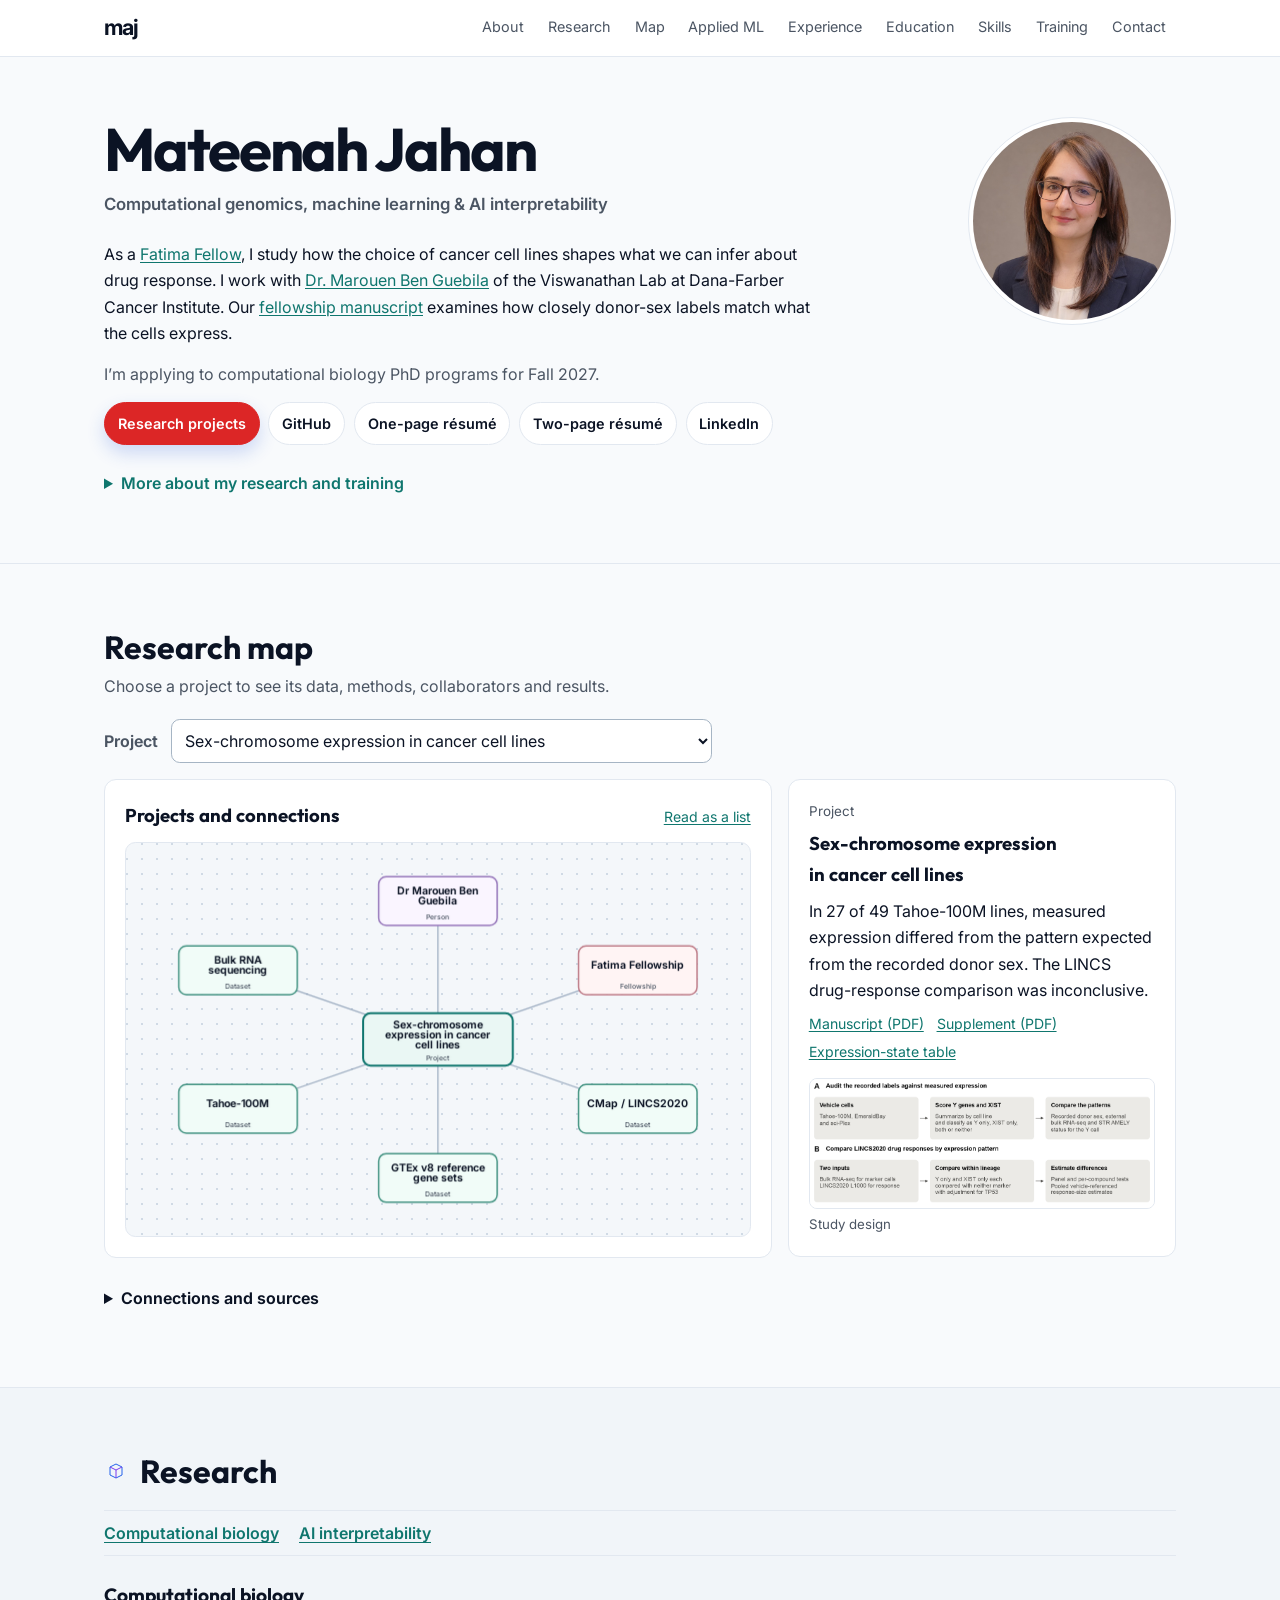
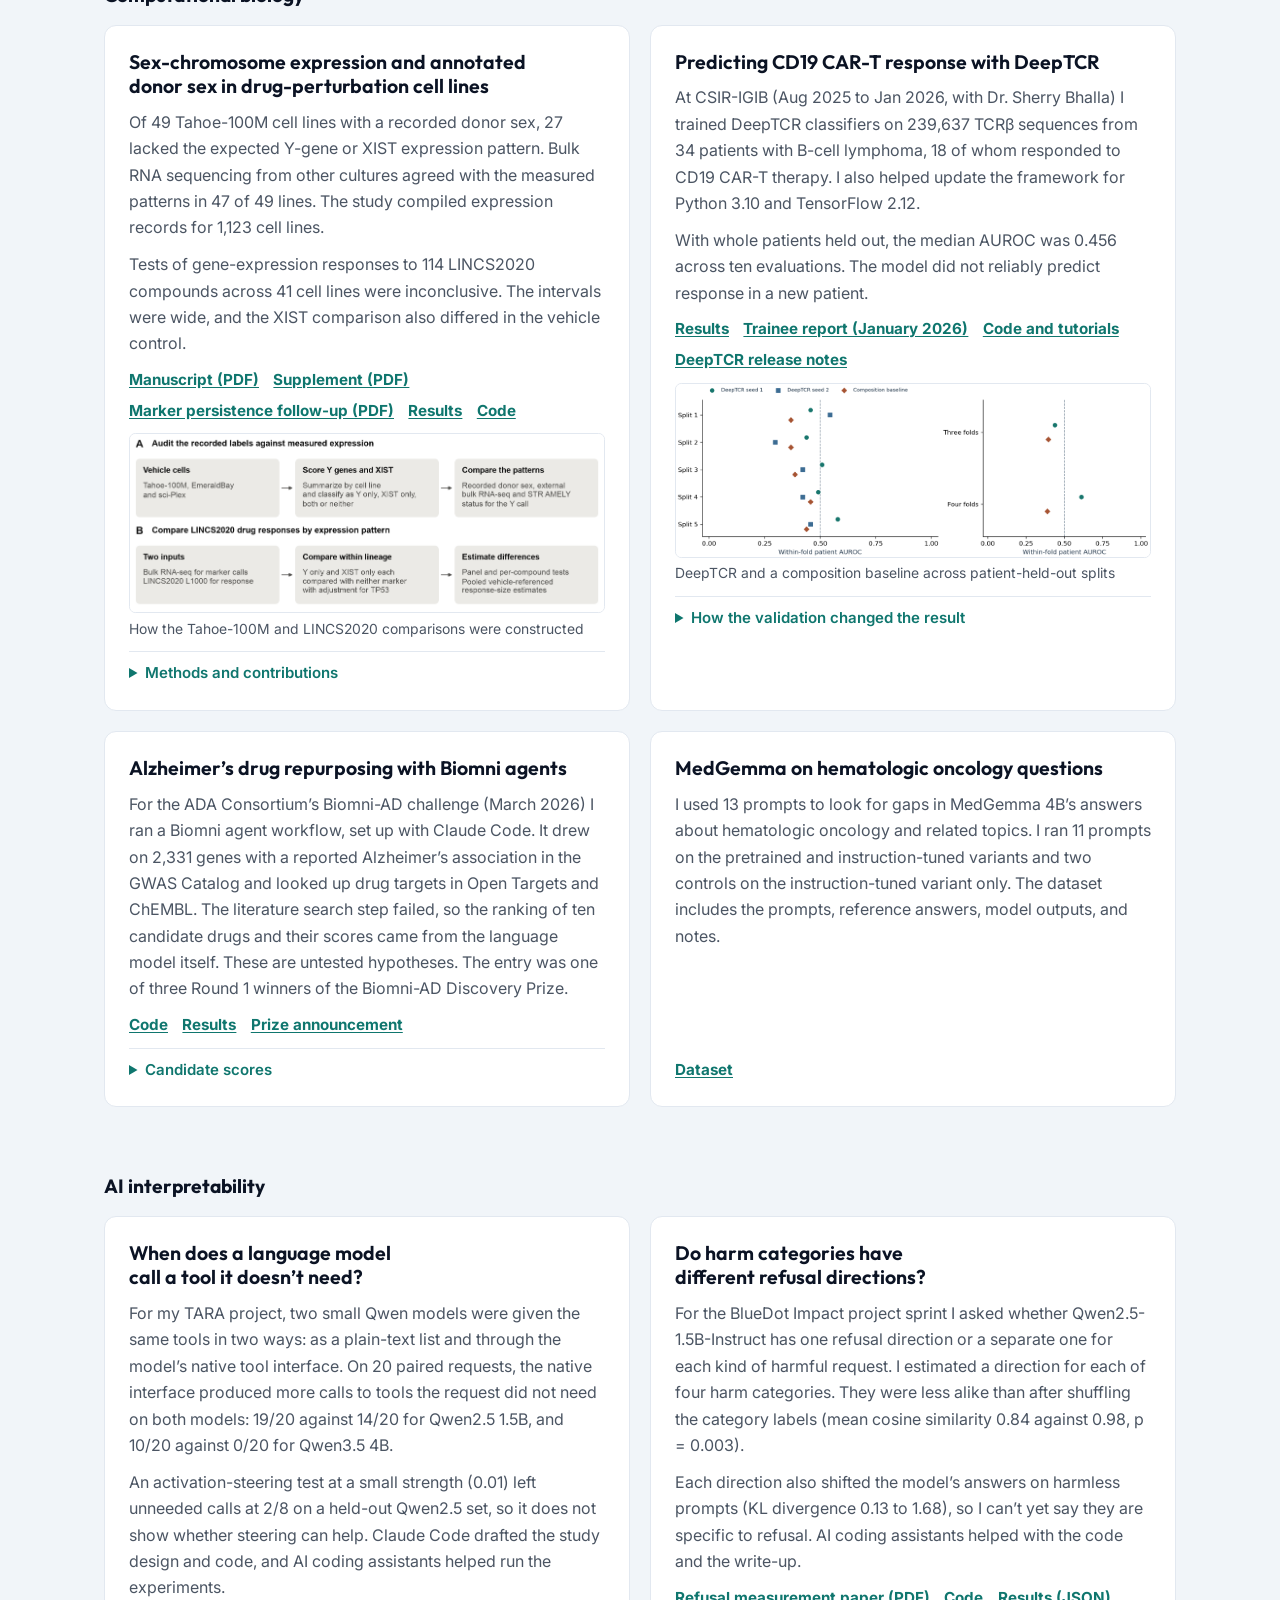
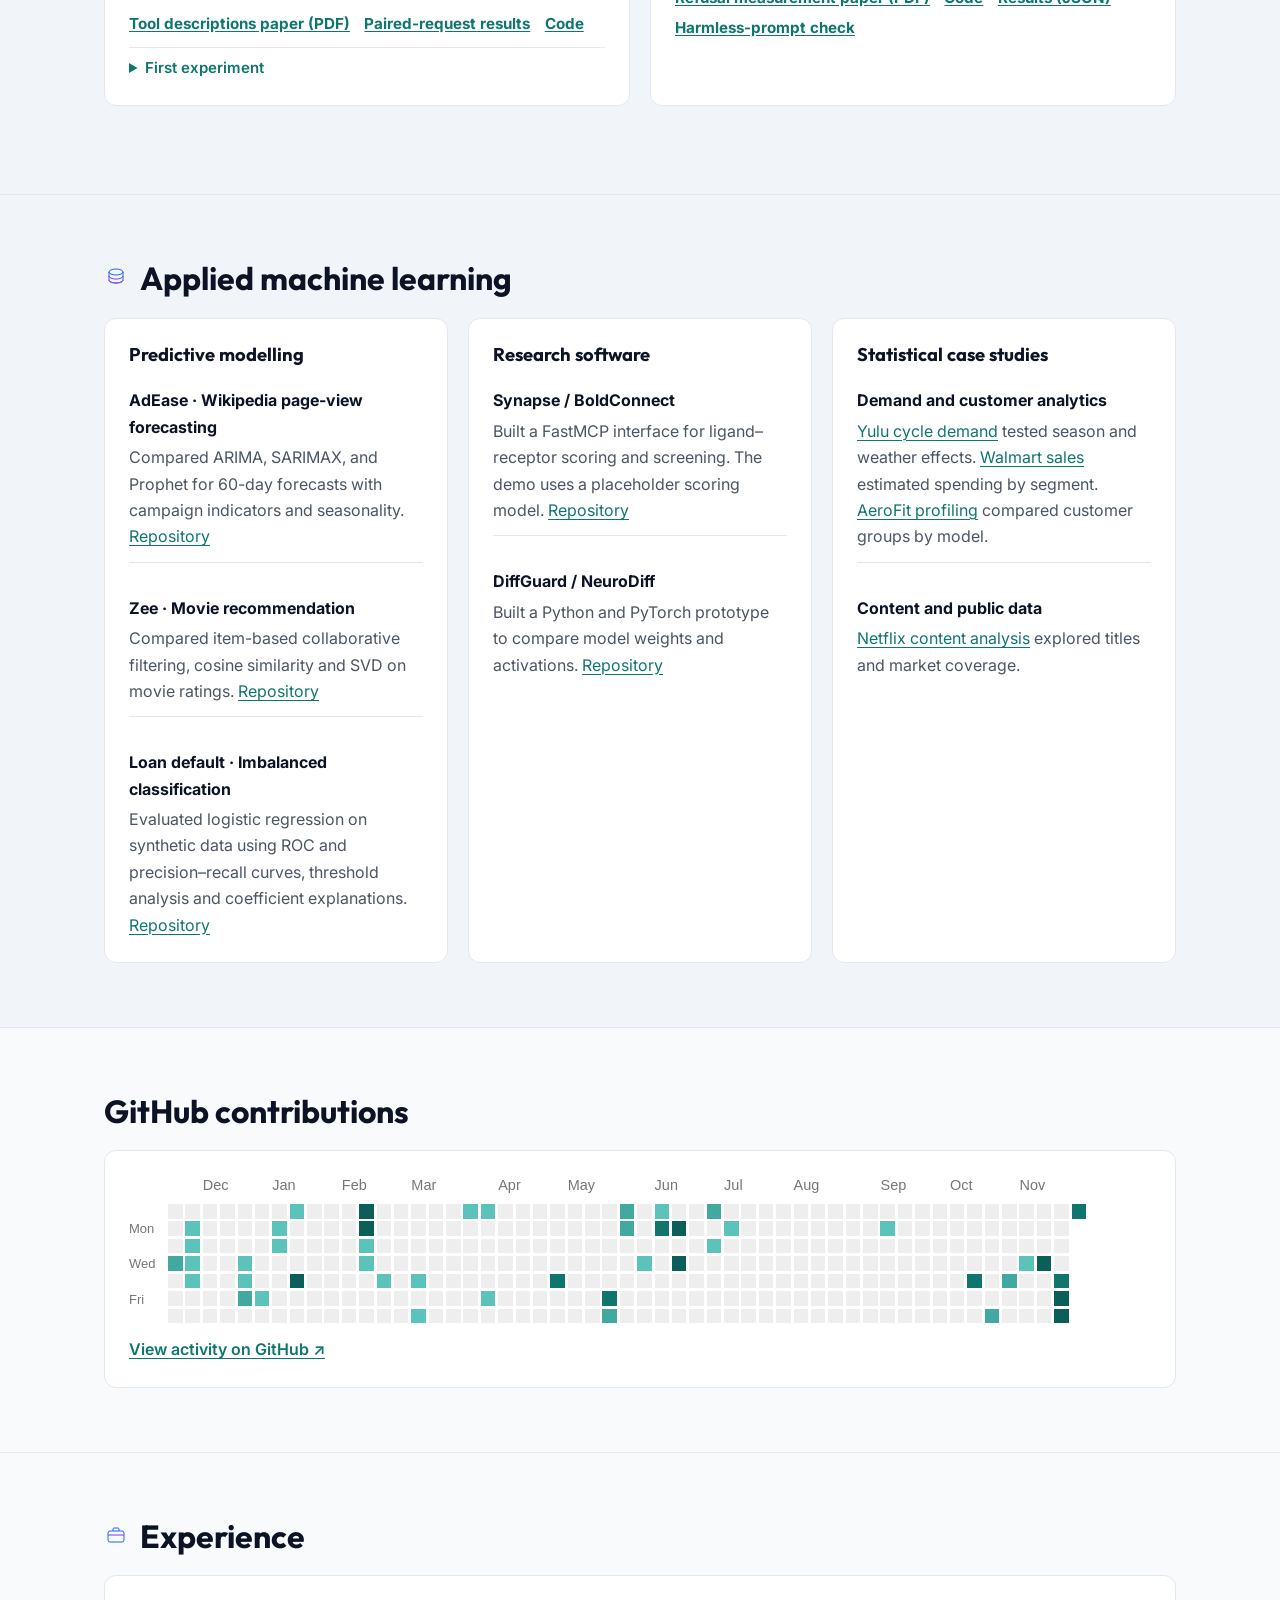
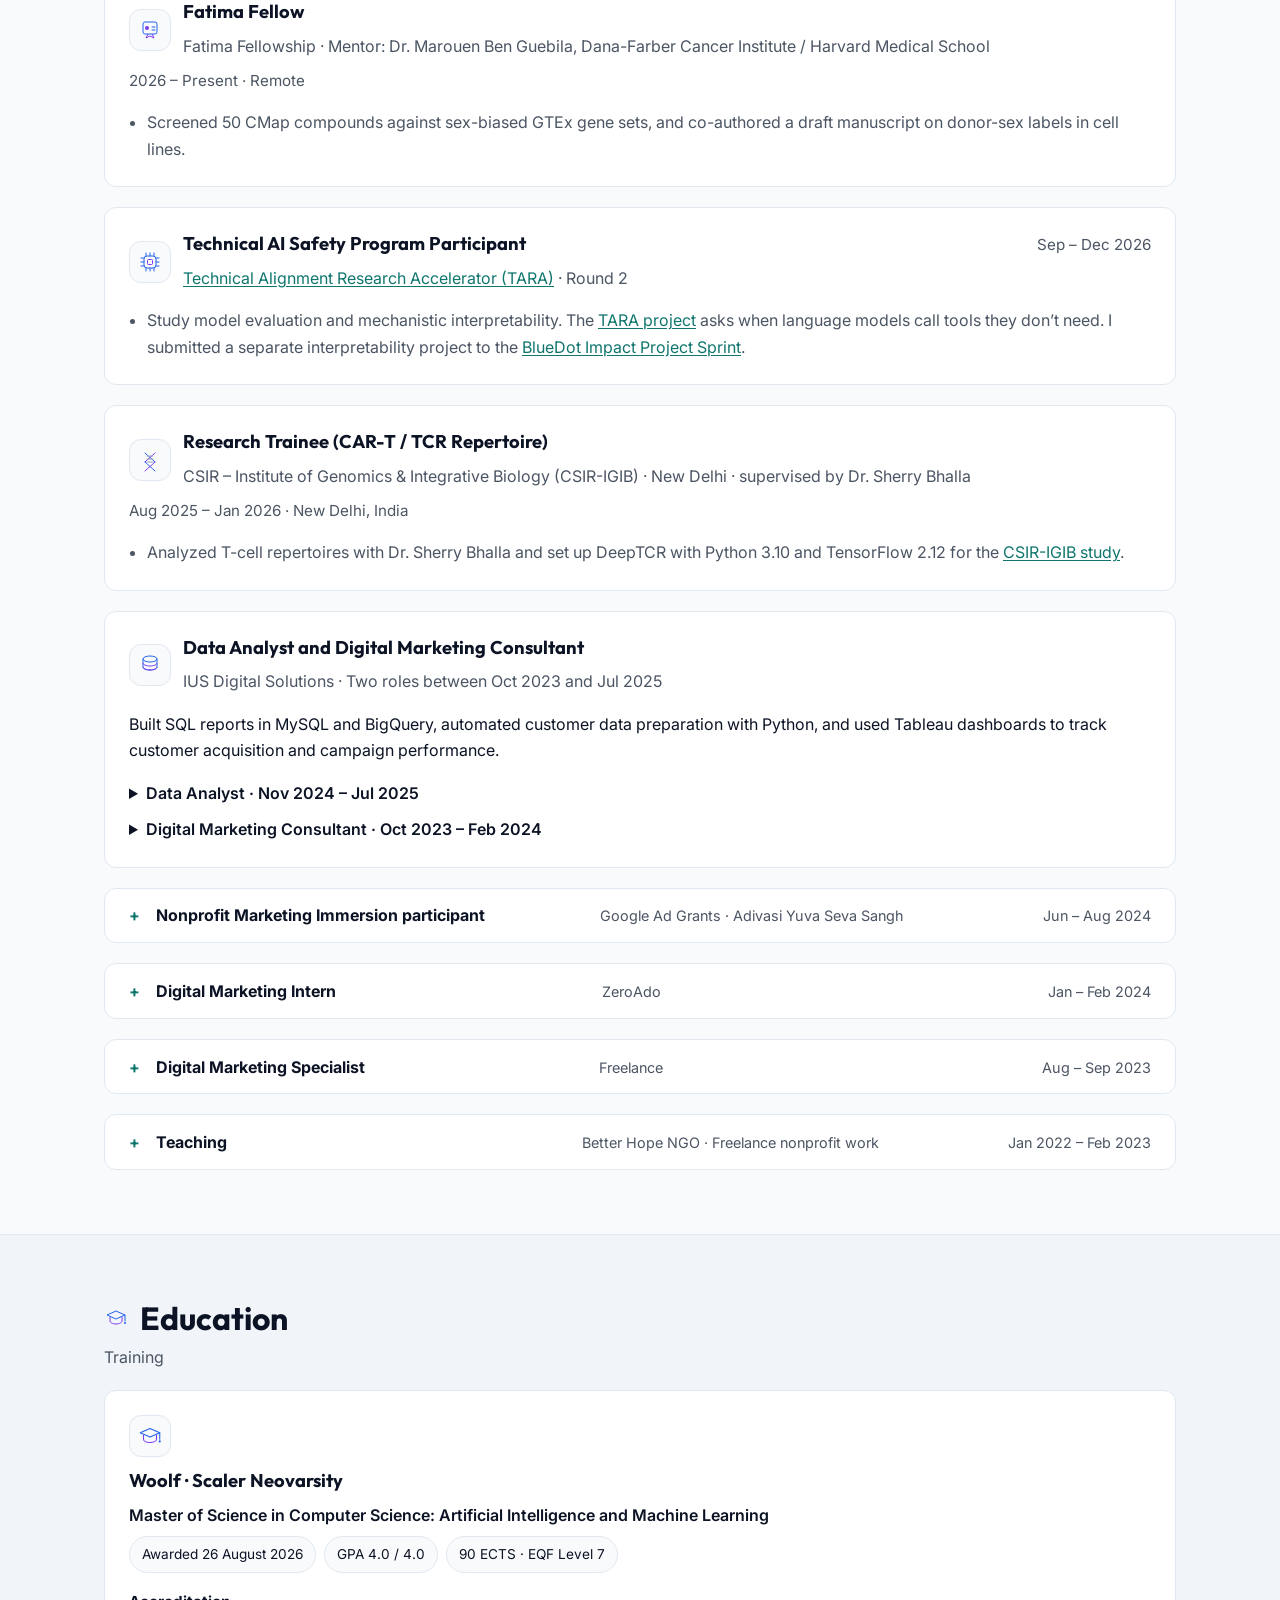
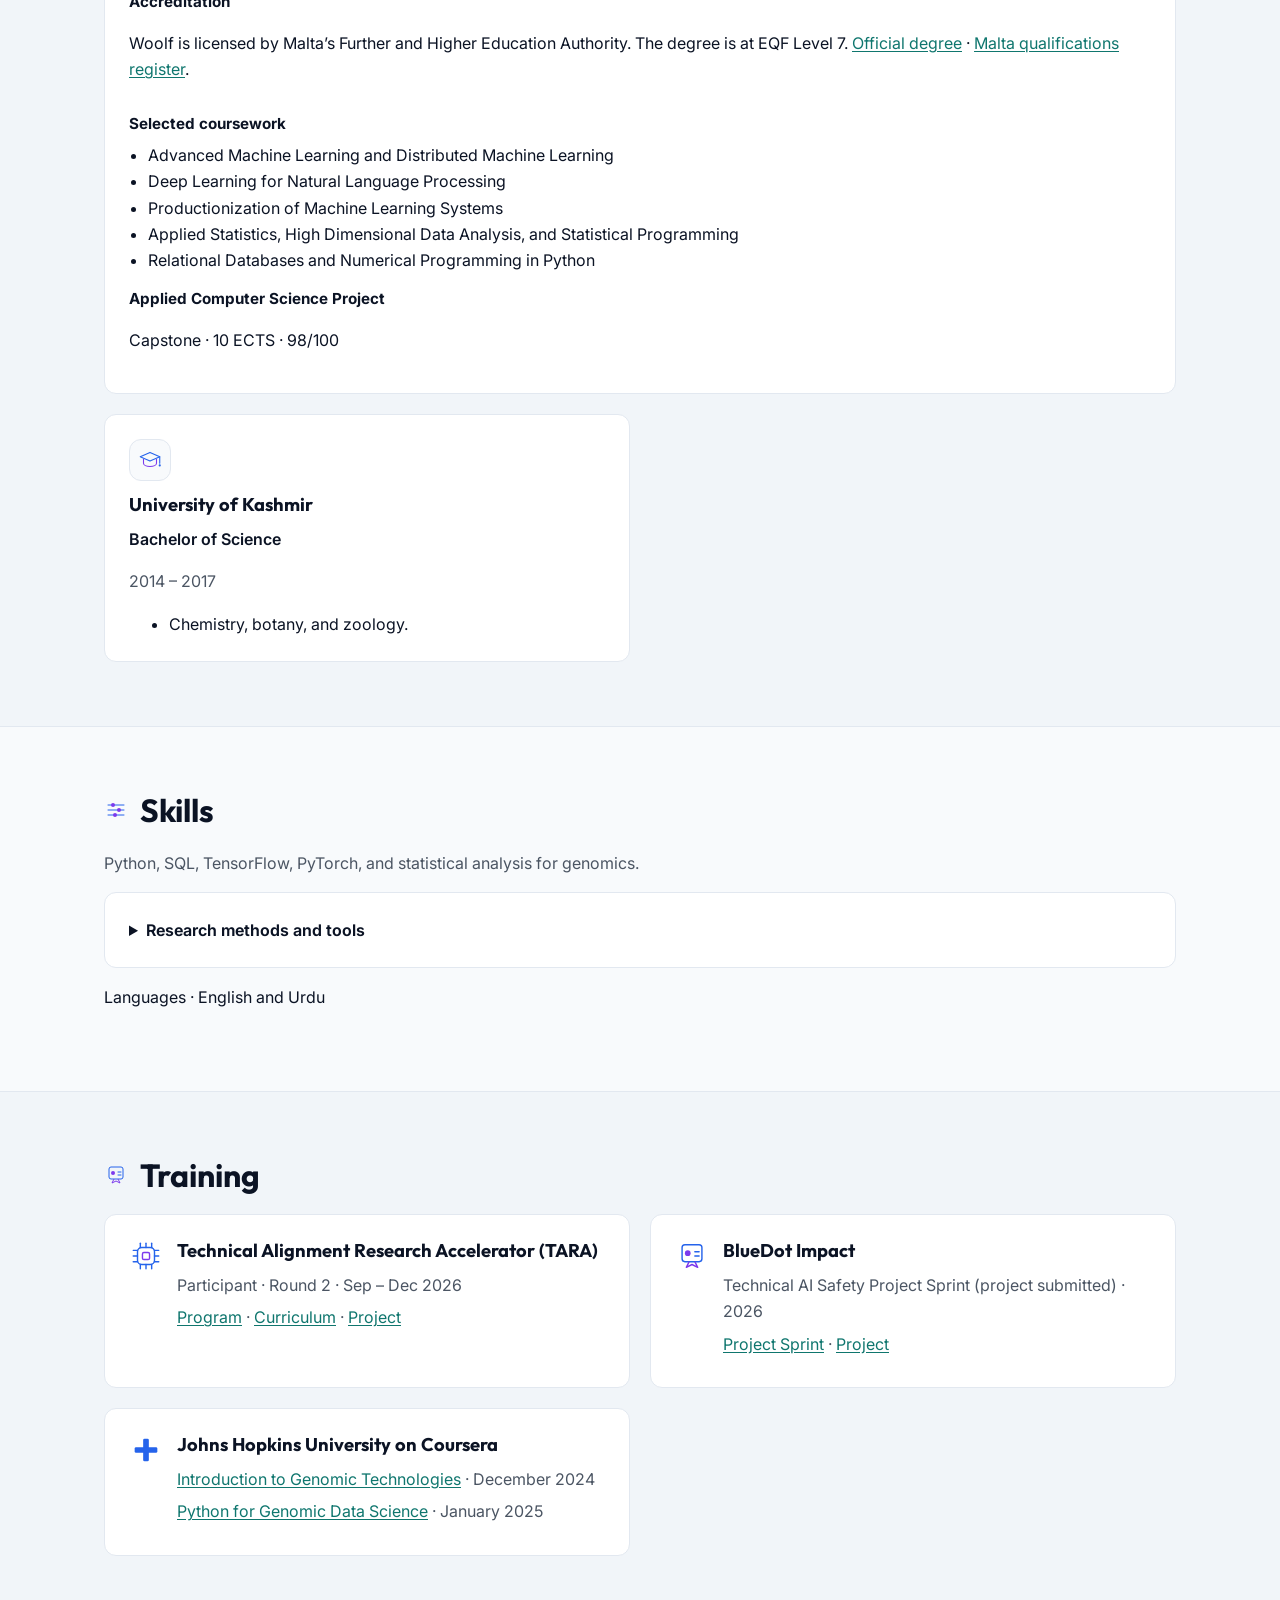
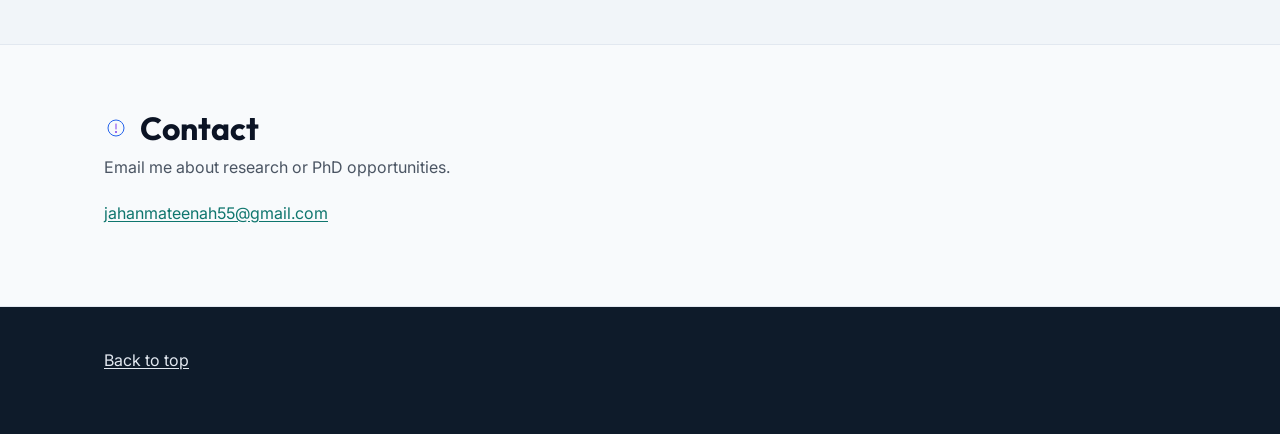
==== commit b0569e34: "Publish the research portfolio, interactive map, fellowship papers and résumés" ====
--- a/index.html
+++ b/index.html
@@ -22,17 +22,22 @@
 <link href="https://fonts.googleapis.com/css2?family=Inter:wght@300;400;500;600;700;800&amp;display=swap" rel="stylesheet"/>
 <link href="https://fonts.googleapis.com/css2?family=Outfit:wght@500;600;700&amp;display=swap" rel="stylesheet"/>
 <link href="styles.css?v=20261121" rel="stylesheet"/>
-<link href="curation.css?v=20261121" rel="stylesheet"/>
-<meta content="https://mateenahjahan.github.io/assets/illustrations/mateenah-academic-headshot.jpg" property="og:image"/><meta content="AI-assisted headshot of Mateenah Jahan" property="og:image:alt"/></head>
+<link href="curation.css?v=20261122" rel="stylesheet"/>
+<meta content="https://mateenahjahan.github.io/assets/illustrations/mateenah-academic-headshot.jpg" property="og:image"/><meta content="AI-assisted headshot of Mateenah Jahan" property="og:image:alt"/><link rel="stylesheet" href="research-map.css?v=map1"/>
+<script defer src="research-map.js?v=20261122"></script>
+</head>
 <body>
 <a class="skip-link" href="#main-content">Skip to main content</a>
 <span id="top"></span><header class="portfolio-masthead"><div class="masthead-inner">
 <div class="container">
 <nav aria-label="Portfolio" class="nav">
 <a aria-label="Mateenah Jahan, home" class="logo" href="#top">maj</a>
-<div class="nav-links">
+<button class="menu-toggle" type="button" aria-controls="portfolio-sections" aria-expanded="false" hidden>Menu</button>
+<div class="nav-links" id="portfolio-sections">
 <a class="nav-wide" href="#about">About</a>
 <a href="#projects">Research</a>
+<a href="#research-map">Map</a>
+<a href="#applied-ml">Applied ML</a>
 <a href="#experience">Experience</a>
 <a href="#education">Education</a>
 <a class="nav-wide" href="#skills">Skills</a>
@@ -47,24 +52,74 @@
 <div class="container">
 <div class="about-grid">
 <div class="about-text"><h1>Mateenah Jahan</h1><p class="intro-role">Computational genomics, machine learning &amp; AI interpretability</p>
-<p><strong>I’m a Fatima Fellow in the 2026 cycle of the <a href="https://fatima.institute/about">Fatima Fellowship</a>.</strong> My mentor is <a href="https://labs.dana-farber.org/viswanathanlab/our-team">Dr. Marouen Ben Guebila</a> of the Viswanathan Lab at Dana-Farber Cancer Institute. I’m applying to PhD programs in computational biology for Fall 2027.</p>
+<p>As a <a href="https://fatima.institute/about">Fatima Fellow</a>, I study how the choice of cancer cell lines shapes what we can infer about drug response. I work with <a href="https://labs.dana-farber.org/viswanathanlab/our-team">Dr. Marouen Ben Guebila</a> of the Viswanathan Lab at Dana-Farber Cancer Institute. Our <a href="assets/papers/fellowship-manuscript.pdf">fellowship manuscript</a> examines how closely donor-sex labels match what the cells express.</p>
+<p class="application-line">I’m applying to computational biology PhD programs for Fall 2027.</p>
 <div aria-label="Profile links" class="profile-actions">
 <a class="btn primary" href="#projects">Research projects</a>
 <a class="btn ghost" href="https://github.com/MateenahJAHAN">GitHub</a>
-<a class="btn ghost" href="#contact">Contact</a>
-<a class="btn ghost" href="assets/Mateenah_Jahan_PhD_Resume_One_Page.pdf?v=c7e596c4">Résumé</a>
-</div>
-<p>For the fellowship I screened 50 compounds in CMap against sex-biased genes from 44 GTEx tissues. Seventeen compounds were enriched in at least one tissue. When I counted the cell lines behind the strongest category, about 91% of its profiles came from female-donor lines, although it held 17 female-donor and 18 male-donor lines. The female-donor lines had been profiled about 11 times as often, so the screen could not separate sex from sampling. That led to a <a href="#project-59">draft manuscript</a> with Dr. Ben Guebila on whether the donor-sex labels of cancer cell lines match what the cells express.</p>
-<p>Before that I was a research trainee at CSIR-IGIB with <a href="https://igib.res.in/Scientists/sherry-bhalla">Dr. Sherry Bhalla</a>. I trained <a href="https://pmc.ncbi.nlm.nih.gov/articles/PMC7952906/">DeepTCR</a> models on 239,637 TCRβ sequences from 34 patients to study response to CD19 CAR-T therapy. When whole patients were held out, the model did not reliably predict response. The <a href="#project-deeptcr">project notes</a> explain why. I also helped update DeepTCR for Python 3.10 and TensorFlow 2.12, as noted in its <a href="https://github.com/sidhomj/DeepTCR/commit/715f6642292a296aa22ffba1b219908fd5af5c5f">release notes</a>.</p>
+<a class="btn ghost" href="assets/Mateenah_Jahan_PhD_Resume_One_Page.pdf?v=c7e596c4">One-page résumé</a>
+<a class="btn ghost" href="assets/Mateenah_Jahan_PhD_Resume_Two_Page.pdf?v=20261122">Two-page résumé</a>
+<a class="btn ghost" href="https://www.linkedin.com/in/maj-">LinkedIn</a>
+</div>
+<details class="research-bio">
+<summary>More about my research and training</summary>
+<p>For the fellowship I screened 50 compounds in CMap against sex-biased genes from 44 GTEx tissues. Seventeen compounds were enriched in at least one tissue. When I counted the cell lines behind the strongest category, about 91% of its profiles came from female-donor lines, although it held 17 female-donor and 18 male-donor lines. The female-donor lines had been profiled about 11 times as often, so the screen could not separate sex from sampling. That sampling difference led me to ask what a donor label can tell us about the cells in culture.</p>
+<p>Before that I was a research trainee at the Council of Scientific and Industrial Research’s Institute of Genomics and Integrative Biology (CSIR-IGIB) with <a href="https://igib.res.in/Scientists/sherry-bhalla">Dr. Sherry Bhalla</a>. I trained <a href="https://pmc.ncbi.nlm.nih.gov/articles/PMC7952906/">DeepTCR</a> models on 239,637 TCRβ sequences from 34 patients to study response to CD19 CAR-T therapy. When whole patients were held out, the model did not reliably predict response. The <a href="#project-deeptcr">project notes</a> explain why. I also helped update DeepTCR for Python 3.10 and TensorFlow 2.12, as noted in its <a href="https://github.com/sidhomj/DeepTCR/commit/715f6642292a296aa22ffba1b219908fd5af5c5f">release notes</a>.</p>
 <p>I earned my <a href="#education">MSc in Computer Science: Artificial Intelligence and Machine Learning</a> from Woolf through Scaler Neovarsity, with a <strong>4.0/4.0 GPA and 90 ECTS credits</strong>.</p>
 <p>For the ADA Consortium’s Biomni-AD challenge I ran a <a href="#project-biomni">Biomni agent workflow</a> that proposed ten Alzheimer’s drug repurposing hypotheses. The entry was one of three <a href="https://www.adaconsortium.com/competition">winners of the Round 1 Biomni-AD Discovery Prize</a>.</p>
 <p>I also work on how language models behave. My <a href="#project-tara">TARA project</a> asks when a model calls a tool it doesn’t need, and my <a href="#project-refusal">BlueDot Impact project</a> asked whether refusal directions differ by harm category.</p>
+</details>
 </div>
 <figure class="profile-card">
 <img alt="Portrait of Mateenah Jahan" class="profile-photo" height="640" src="assets/illustrations/mateenah-academic-headshot.jpg" width="640"/>
 </figure></div>
 </div>
-</section><section class="section alt" id="projects">
+</section><section class="section research-map" id="research-map" data-research-map="inline" aria-labelledby="map-title">
+<div class="container">
+<div class="section-header">
+<div class="section-title"><h2 id="map-title">Research map</h2></div>
+<p>Choose a project to see its data, methods, collaborators and results.</p>
+</div>
+<div class="map-controls" hidden>
+<label for="project-select">Project</label>
+<select id="project-select" name="project"></select>
+</div>
+<div class="map-layout" hidden>
+<div class="map-graph-panel">
+<div class="map-panel-heading">
+<h3 id="graph-heading">Projects and connections</h3>
+<a href="#connections-text">Read as a list</a>
+</div>
+<div class="map-graph">
+<svg id="research-graph" role="group" aria-labelledby="svg-title svg-desc" viewBox="0 0 1000 630">
+<title id="svg-title">Research connections</title>
+<desc id="svg-desc">Select an item to see its details.</desc>
+<g id="graph-content"></g>
+</svg>
+</div>
+</div>
+<section class="map-selection" aria-labelledby="selection-title">
+<div aria-live="polite" aria-atomic="true">
+<p class="map-selection-type" id="selection-type"></p>
+<h3 id="selection-title" tabindex="-1"></h3>
+<p id="selection-summary"></p>
+<p class="map-selection-stage" id="selection-stage" hidden></p>
+</div>
+<div class="map-source-links" id="selection-sources"></div>
+<figure class="map-figure" hidden id="selection-figure"></figure>
+<button class="map-return" hidden id="reset-project" type="button">Back to selected project</button>
+</section>
+<details class="map-text-connections" aria-labelledby="text-heading" id="connections-text">
+<summary id="text-heading">Connections and sources</summary>
+<ul id="connection-list"></ul>
+</details>
+</div>
+<div class="map-fallback">
+<ul><li><a href="#project-59">Fellowship manuscript</a></li><li><a href="#project-deeptcr">DeepTCR results and code</a></li><li><a href="#project-tara">TARA results</a></li><li><a href="#project-medgemma">MedGemma dataset</a></li><li><a href="#applied-ml">Applied Machine Learning</a></li></ul>
+</div>
+</div>
+</section>
+<section class="section alt" id="projects">
 <div class="container">
 <div class="section-header">
 <div class="section-title">
@@ -72,28 +127,36 @@
 <h2>Research</h2>
 </div>
 </div>
-<div class="project-featured-grid" id="research-output">
+<nav class="research-index" aria-label="Research areas">
+<a href="#biological-research">Computational biology</a>
+<a href="#interpretability-research">AI interpretability</a>
+</nav>
+<div id="research-output">
+<h3 class="research-area" id="biological-research">Computational biology</h3>
+<div class="project-featured-grid">
 <article class="card project-featured" id="project-59">
-<h3>Sex-chromosome expression and annotated donor sex in drug-perturbation cell lines</h3>
+<h4>Sex-chromosome expression and annotated donor sex in drug-perturbation cell lines</h4>
 <p>Of 49 Tahoe-100M cell lines with a recorded donor sex, 27 lacked the expected Y-gene or XIST expression pattern. Bulk RNA sequencing from other cultures agreed with the measured patterns in 47 of 49 lines. The study compiled expression records for 1,123 cell lines.</p>
 <p class="research-meta" id="project-59-details">Tests of gene-expression responses to 114 LINCS2020 compounds across 41 cell lines were inconclusive. The intervals were wide, and the XIST comparison also differed in the vehicle control.</p>
-<p>My part was the CMap and GTEx screen that came first (50 compounds, 44 tissues) and checking the GTEx sign convention. The Tahoe-100M and LINCS2020 analyses were planned, coded and run with Claude Code and rerun with OpenAI Codex, as the manuscript’s AI-use statement describes. Dr. Ben Guebila advised on the study design.</p>
-<div class="project-links">
-<a class="link" href="https://github.com/MateenahJAHAN/Project-59-CMAP-Sex-Differences/blob/main/manuscript/manuscript.pdf">Draft manuscript (PDF)</a>
-<a class="link" href="https://github.com/MateenahJAHAN/Project-59-CMAP-Sex-Differences/blob/main/manuscript/supplement.pdf">Supplement (PDF)</a>
+<div class="project-links">
+<a class="link" href="assets/papers/fellowship-manuscript.pdf">Manuscript (PDF)</a>
+<a class="link" href="assets/papers/fellowship-supplement.pdf">Supplement (PDF)</a>
+<a class="link" href="https://github.com/MateenahJAHAN/Project-59-CMAP-Sex-Differences/blob/main/manuscript/followups/marker_stability/marker_stability.pdf">Marker persistence follow-up (PDF)</a>
 <a class="link" href="https://github.com/MateenahJAHAN/Project-59-CMAP-Sex-Differences/tree/main/verification">Results</a>
 <a class="link" href="https://github.com/MateenahJAHAN/Project-59-CMAP-Sex-Differences/tree/main/analysis">Code</a>
 </div>
 
+<figure class="research-figure"><a href="https://github.com/MateenahJAHAN/Project-59-CMAP-Sex-Differences/blob/main/manuscript/figures/fig1_design.pdf"><img src="assets/research/fellowship-study-design.png" width="1950" height="732" loading="lazy" decoding="async" alt="Two workflows: compare vehicle-cell Y-gene and XIST expression with donor labels and other assays, and use bulk RNA sequencing to compare LINCS2020 drug responses within lineage."></a><figcaption>How the Tahoe-100M and LINCS2020 comparisons were constructed</figcaption></figure>
 <details class="project-evidence">
-<summary>Methods</summary>
+<summary>Methods and contributions</summary>
+<p>My part was the CMap and GTEx screen that came first (50 compounds, 44 tissues) and checking the GTEx sign convention. The Tahoe-100M and LINCS2020 analyses were planned, coded and run with Claude Code and rerun with OpenAI Codex, as the manuscript’s AI-use statement describes. Dr. Ben Guebila advised on the study design.</p>
 <p>The Tahoe analysis scored eight Y-chromosome genes and XIST in vehicle-treated cells. The LINCS2020 analysis compared drug responses within 11 lineages using marker calls from bulk RNA sequencing. The <a href="https://github.com/MateenahJAHAN/Project-59-CMAP-Sex-Differences#how-the-analysis-developed">CMap and GTEx screen</a> covered 50 compounds and 44 tissues.</p>
-<figure><a href="https://github.com/MateenahJAHAN/Project-59-CMAP-Sex-Differences/blob/main/manuscript/figures/fig1_design.pdf"><img src="assets/research/fellowship-study-design.png" width="1950" height="732" loading="lazy" decoding="async" alt="Two workflows: compare vehicle-cell Y-gene and XIST expression with donor labels and other assays, and use bulk RNA sequencing to compare LINCS2020 drug responses within lineage."></a><figcaption>Study design</figcaption></figure>
+
 </details>
 </article><article class="card project-featured" id="project-deeptcr">
-<h3>Predicting CD19 CAR-T response with DeepTCR</h3>
+<h4>Predicting CD19 CAR-T response with DeepTCR</h4>
 <p>At CSIR-IGIB (Aug 2025 to Jan 2026, with Dr. Sherry Bhalla) I trained DeepTCR classifiers on 239,637 TCRβ sequences from 34 patients with B-cell lymphoma, 18 of whom responded to CD19 CAR-T therapy. I also helped update the framework for Python 3.10 and TensorFlow 2.12.</p>
-<p class="research-meta">My trainee report gave an AUC of 0.754. That figure came from a split by sequence, so each patient’s sequences appeared in both training and test, and it does not measure prediction for new patients. In November 2026 the model was re-evaluated with whole patients held out, using AI coding agents. Across ten five-fold evaluations the median AUROC was 0.456 (range 0.298–0.579), against 0.386 for a matched composition baseline. With 34 patients, this did not show that the model predicts response.</p>
+<p>With whole patients held out, the median AUROC was 0.456 across ten evaluations. The model did not reliably predict response in a new patient.</p>
 <div class="project-links">
 <a class="link" href="https://github.com/MateenahJAHAN/Final_Deliverable_DeepTCRResearch_Mateenah_Jahan_CSIR/blob/773b8c4d4de3006344b10b796491418325870207/validation/repeated-patient-cv/REPORT.md">Results</a>
 <a class="link" href="https://github.com/MateenahJAHAN/Final_Deliverable_DeepTCRResearch_Mateenah_Jahan_CSIR/blob/ce1fa3a421edb9f4025a45cb79dc7b014867ad83/paper/main.pdf">Trainee report (January 2026)</a>
@@ -101,12 +164,14 @@
 <a class="link" href="https://github.com/sidhomj/DeepTCR/commit/715f6642292a296aa22ffba1b219908fd5af5c5f">DeepTCR release notes</a>
 </div>
 
+<figure class="research-figure"><a href="https://github.com/MateenahJAHAN/Final_Deliverable_DeepTCRResearch_Mateenah_Jahan_CSIR/blob/773b8c4d4de3006344b10b796491418325870207/figures/correction/repeated-patient-auroc.png"><img src="assets/research/deeptcr-repeated-patient-auroc.png" width="2340" height="855" loading="lazy" decoding="async" alt="Within-fold patient AUROC for DeepTCR with two training seeds and for a composition baseline, across five patient splits. Most points fall below 0.5."></a><figcaption>DeepTCR and a composition baseline across patient-held-out splits</figcaption></figure>
 <details class="project-evidence">
-<summary>Results by split</summary>
-<figure><a href="https://github.com/MateenahJAHAN/Final_Deliverable_DeepTCRResearch_Mateenah_Jahan_CSIR/blob/773b8c4d4de3006344b10b796491418325870207/figures/correction/repeated-patient-auroc.png"><img src="assets/research/deeptcr-repeated-patient-auroc.png" width="2340" height="855" loading="lazy" decoding="async" alt="Within-fold patient AUROC for DeepTCR with two training seeds and for a composition baseline, across five patient splits. Most points fall below 0.5."></a><figcaption>AUROC by patient split</figcaption></figure>
+<summary>How the validation changed the result</summary>
+<p class="research-meta">My trainee report gave an AUC of 0.754. That figure came from a split by sequence, so each patient’s sequences appeared in both training and test, and it does not measure prediction for new patients. In November 2026 the model was re-evaluated with whole patients held out, using AI coding agents. Across ten five-fold evaluations the median AUROC was 0.456 (range 0.298–0.579), against 0.386 for a matched composition baseline. With 34 patients, this did not show that the model predicts response.</p>
+
 </details>
 </article><article class="card project-featured" id="project-biomni">
-<h3>Alzheimer’s drug repurposing with Biomni agents</h3>
+<h4>Alzheimer’s drug repurposing with Biomni agents</h4>
 <p>For the ADA Consortium’s Biomni-AD challenge (March 2026) I ran a Biomni agent workflow, set up with Claude Code. It drew on 2,331 genes with a reported Alzheimer’s association in the GWAS Catalog and looked up drug targets in Open Targets and ChEMBL. The literature search step failed, so the ranking of ten candidate drugs and their scores came from the language model itself. These are untested hypotheses. The entry was one of three Round 1 winners of the Biomni-AD Discovery Prize.</p>
 <div class="project-links">
 <a class="link" href="https://github.com/MateenahJAHAN/biomni-ad-drug-repurposing">Code</a>
@@ -118,15 +183,19 @@
 <figure><a href="https://github.com/MateenahJAHAN/biomni-ad-drug-repurposing/blob/e78b8c81dc96c89f538e3b4bb9e3686187300089/results/drug_repurposing_scores.png"><img src="assets/research/biomni-candidate-scores.png" width="2970" height="1764" loading="lazy" decoding="async" alt="Chart ranking computational drug repurposing hypotheses for Alzheimer’s disease."></a><figcaption>Scores the agent assigned to the 10 candidates</figcaption></figure>
 </details>
 </article><article class="card project-featured" id="project-medgemma">
-<h3>MedGemma on hematologic oncology questions</h3>
+<h4>MedGemma on hematologic oncology questions</h4>
 <p>I used 13 prompts to look for gaps in MedGemma 4B’s answers about hematologic oncology and related topics. I ran 11 prompts on the pretrained and instruction-tuned variants and two controls on the instruction-tuned variant only. The dataset includes the prompts, reference answers, model outputs, and notes.</p>
 <a class="link" href="https://huggingface.co/datasets/Mateenah/medgemma-4b-hematologic-oncology-blind-spots">Dataset</a>
-</article><article class="card project-featured" id="project-tara">
-<h3>When does a language model call a tool it doesn’t need?</h3>
+</article></div>
+<h3 class="research-area" id="interpretability-research">AI interpretability</h3>
+<div class="project-featured-grid">
+<article class="card project-featured" id="project-tara">
+<h4>When does a language model call a tool it doesn’t need?</h4>
 <p>For my TARA project, two small Qwen models were given the same tools in two ways: as a plain-text list and through the model’s native tool interface. On 20 paired requests, the native interface produced more calls to tools the request did not need on both models: 19/20 against 14/20 for Qwen2.5 1.5B, and 10/20 against 0/20 for Qwen3.5 4B.</p>
 <p class="research-meta">An activation-steering test at a small strength (0.01) left unneeded calls at 2/8 on a held-out Qwen2.5 set, so it does not show whether steering can help. Claude Code drafted the study design and code, and AI coding assistants helped run the experiments.</p>
 <div class="project-links">
-<a class="link" href="https://github.com/MateenahJAHAN/tara-chat-tool-study/blob/main/followup_v2_tool_applicability/RESULTS.md">Results</a>
+<a class="link" href="https://github.com/MateenahJAHAN/tara-chat-tool-study/blob/main/followup_v3_tool_documentation/TARA_Tool_Applicability.pdf">Tool descriptions paper (PDF)</a>
+<a class="link" href="https://github.com/MateenahJAHAN/tara-chat-tool-study/blob/main/followup_v2_tool_applicability/RESULTS.md">Paired-request results</a>
 <a class="link" href="https://github.com/MateenahJAHAN/tara-chat-tool-study">Code</a>
 </div>
 <details class="project-evidence">
@@ -135,16 +204,54 @@
 <figure><a href="https://github.com/MateenahJAHAN/tara-chat-tool-study/blob/main/reporting/figures_heldout_final/01_behaviour_rates.png"><img src="assets/research/tara-held-out.png" width="1801" height="854" loading="lazy" decoding="async" alt="Rates of tool calls and abstention for the text list and native tool interfaces on the TARA study’s held-out cases."></a><figcaption>Tool calls on held-out requests</figcaption></figure>
 </details>
 </article><article class="card project-featured" id="project-refusal">
-<h3>Do harm categories have different refusal directions?</h3>
+<h4>Do harm categories have different refusal directions?</h4>
 <p>For the BlueDot Impact project sprint I asked whether Qwen2.5-1.5B-Instruct has one refusal direction or a separate one for each kind of harmful request. I estimated a direction for each of four harm categories. They were less alike than after shuffling the category labels (mean cosine similarity 0.84 against 0.98, p = 0.003).</p>
 <p class="research-meta">Each direction also shifted the model’s answers on harmless prompts (KL divergence 0.13 to 1.68), so I can’t yet say they are specific to refusal. AI coding assistants helped with the code and the write-up.</p>
 <div class="project-links">
+<a class="link" href="https://github.com/MateenahJAHAN/refusal-categories/blob/main/followup_v2_refusal_measurement/BlueDot_Refusal_Measurement.pdf">Refusal measurement paper (PDF)</a>
 <a class="link" href="https://github.com/MateenahJAHAN/refusal-categories">Code</a>
 <a class="link" href="https://huggingface.co/datasets/Mateenah/refusal-categories-results/blob/917856ed158f4dcb70ade8b5a49f0cf4accce71c/results_v0.2.json">Results (JSON)</a>
 <a class="link" href="https://github.com/MateenahJAHAN/refusal-categories#kl-gate-replay">Harmless-prompt check</a>
 </div>
-</article></div></div>
-</section>
+</article></div></div></div>
+</section>
+<section class="section alt" id="applied-ml">
+<div class="container">
+<div class="section-header"><div class="section-title">
+<img src="assets/icons/data.svg" class="section-icon" alt="" aria-hidden="true" width="24" height="24">
+<h2>Applied machine learning</h2>
+</div></div>
+<div class="applied-project-groups">
+<section class="card applied-project-group">
+<h3>Predictive modelling</h3>
+<ul>
+<li><h4>AdEase · Wikipedia page-view forecasting</h4><p>Compared ARIMA, SARIMAX, and Prophet for 60-day forecasts with campaign indicators and seasonality. <a href="https://github.com/MateenahJAHAN/adease-wikipedia-timeseries-forecasting">Repository</a></p></li>
+<li><h4>Zee · Movie recommendation</h4><p>Compared item-based collaborative filtering, cosine similarity and SVD on movie ratings. <a href="https://github.com/MateenahJAHAN/Zee-Recommender-Systems">Repository</a></p></li>
+<li><h4>Loan default · Imbalanced classification</h4><p>Evaluated logistic regression on synthetic data using ROC and precision–recall curves, threshold analysis and coefficient explanations. <a href="https://github.com/MateenahJAHAN/Predictive-Analytics-in-Asymmetric-Data-A-Robust-Classification-Framework">Repository</a></p></li>
+</ul>
+</section>
+<section class="card applied-project-group">
+<h3>Research software</h3>
+<ul>
+<li><h4>Synapse / BoldConnect</h4><p>Built a FastMCP interface for ligand–receptor scoring and screening. The demo uses a placeholder scoring model. <a href="https://github.com/MateenahJAHAN/BoldConnect">Repository</a></p></li>
+<li><h4>DiffGuard / NeuroDiff</h4><p>Built a Python and PyTorch prototype to compare model weights and activations. <a href="https://github.com/MateenahJAHAN/Differential-Model-Alignment">Repository</a></p></li>
+</ul>
+</section>
+<section class="card applied-project-group">
+<h3>Statistical case studies</h3>
+<ul>
+<li><h4>Demand and customer analytics</h4><p><a href="https://github.com/MateenahJAHAN/Yulu-Electric-Cycle-Demand-Analysis-">Yulu cycle demand</a> tested season and weather effects. <a href="https://github.com/MateenahJAHAN/Walmart-Black-Friday-Sales-Analysis">Walmart sales</a> estimated spending by segment. <a href="https://github.com/MateenahJAHAN/AeroFit-Treadmill-Customer-Profiling">AeroFit profiling</a> compared customer groups by model.</p></li>
+<li><h4>Content and public data</h4><p><a href="https://github.com/MateenahJAHAN/Netflix-data-project">Netflix content analysis</a> explored titles and market coverage.</p></li>
+</ul>
+</section>
+</div>
+</div>
+</section>
+<section class="section" id="github-activity" aria-labelledby="activity-title"><div class="container">
+<div class="section-header"><div class="section-title"><h2 id="activity-title">GitHub contributions</h2></div></div>
+<a class="contribution-calendar" aria-label="View Mateenah Jahan’s contribution activity on GitHub" href="https://github.com/MateenahJAHAN?tab=overview">
+<img src="https://ghchart.rshah.org/0f766e/MateenahJAHAN" width="663" height="104" alt="Contribution calendar for Mateenah Jahan over the past year." loading="lazy" decoding="async">
+<span>View activity on GitHub <span aria-hidden="true">↗</span></span></a></div></section>
 <section class="section" id="experience">
 <div class="container">
 <div class="section-header">
--- a/curation.css
+++ b/curation.css
@@ -110,7 +110,7 @@
 }
 
 .about-text p {
-  max-width: none;
+  max-width: 72ch;
   margin: 0 0 0.9rem;
   font-size: 1rem;
 }
@@ -215,8 +215,70 @@
   gap: 0.65rem;
 }
 
-.project-featured h3 {
-  margin-bottom: 0;
+.project-featured h4 {
+  margin: 0;
+  font: 650 1.22rem/1.25 var(--font-heading);
+  text-wrap: balance;
+}
+
+.research-bio summary {
+  width: fit-content;
+  padding-block: 0.45rem;
+  cursor: pointer;
+  color: var(--accent);
+  font-weight: 600;
+}
+
+.research-bio[open] summary { margin-bottom: 0.5rem; }
+.about-text .application-line { color: var(--muted); }
+
+.research-index {
+  display: flex;
+  flex-wrap: wrap;
+  gap: 0.25rem 1.25rem;
+  border-block: 1px solid var(--border);
+}
+
+.research-index a {
+  display: inline-flex;
+  align-items: center;
+  min-height: 2.75rem;
+  color: var(--accent);
+  font-weight: 600;
+  text-decoration: underline;
+  text-underline-offset: 0.2em;
+}
+
+.research-area {
+  scroll-margin-top: 6rem;
+  margin: 1.5rem 0 0.8rem;
+  font-size: 1.2rem;
+}
+
+.project-featured-grid + .research-area { margin-top: var(--section-space); }
+
+.research-figure {
+  align-self: stretch;
+  margin: 0;
+}
+
+.research-figure a,
+.research-figure img {
+  display: block;
+  width: 100%;
+}
+
+.research-figure img {
+  height: auto;
+  border: 1px solid var(--border);
+  border-radius: 0.4rem;
+  background: var(--card);
+}
+
+.research-figure figcaption {
+  margin-top: 0.3rem;
+  font-size: 0.87rem;
+  color: var(--muted);
 }
 
 .project-featured-chips,
--- a/research-map.css
+++ b/research-map.css
@@ -0,0 +1,369 @@
+.research-map {
+  --map-surface: var(--card, #fff);
+  --map-tint: #f4f7fa;
+  --map-rule: var(--border, #dbe3eb);
+  --map-ink: var(--text, #172b45);
+  --map-muted: var(--muted, #4b5c72);
+  --map-accent: var(--accent, #0f766e);
+}
+
+.research-map [hidden] {
+  display: none;
+}
+
+.research-map :is(h2, h3) {
+  text-wrap: balance;
+}
+
+.research-map :is(#graph-heading, #connections-text, #selection-title) {
+  scroll-margin-top: 6rem;
+}
+
+.map-controls {
+  display: grid;
+  grid-template-columns: max-content minmax(0, 1fr);
+  max-width: 38rem;
+  align-items: center;
+  gap: 0.45rem 0.8rem;
+  margin-bottom: 1rem;
+}
+
+.map-controls label {
+  color: var(--map-muted);
+  font-weight: 650;
+}
+
+.map-controls select {
+  width: 100%;
+  min-width: 0;
+  min-height: 2.75rem;
+  padding: 0.45rem 0.6rem;
+  border: 1px solid #a6b5c4;
+  border-radius: 0.55rem;
+  background: var(--map-surface);
+  color: var(--map-ink);
+  font: inherit;
+}
+
+.map-layout {
+  display: grid;
+  grid-template-columns: minmax(0, 1.72fr) minmax(0, 1fr);
+  gap: 1rem;
+  align-items: start;
+}
+
+.map-graph-panel,
+.map-selection {
+  min-width: 0;
+  padding: clamp(0.8rem, 2vw, 1.25rem);
+  border: 1px solid var(--map-rule);
+  border-radius: var(--card-radius, 0.8rem);
+  background: var(--map-surface);
+}
+
+.map-panel-heading {
+  display: flex;
+  gap: 0.35rem 1rem;
+  align-items: baseline;
+  justify-content: space-between;
+  flex-wrap: wrap;
+  margin-bottom: 0.7rem;
+}
+
+.map-panel-heading :is(h2, h3),
+.map-selection :is(h2, h3) {
+  margin: 0;
+  color: var(--map-ink);
+  font-size: 1.16rem;
+}
+
+.map-panel-heading a,
+.map-source-links a,
+.map-download a,
+.map-fallback a {
+  color: var(--map-accent);
+  text-decoration: underline;
+  text-underline-offset: 0.16em;
+  overflow-wrap: anywhere;
+}
+
+.map-panel-heading a,
+.map-source-links,
+.map-download {
+  font-size: 0.88rem;
+}
+
+.map-graph {
+  border: 1px solid var(--map-rule);
+  border-radius: 0.65rem;
+  background-color: var(--map-tint);
+  background-image: radial-gradient(circle at 1px 1px, #d0dae5 1px, transparent 0);
+  background-size: 15px 15px;
+}
+
+.map-graph svg {
+  display: block;
+  width: 100%;
+  height: auto;
+  overflow: visible;
+}
+
+.map-edge {
+  stroke: #9cacc0;
+  stroke-width: 2;
+}
+
+.map-node {
+  cursor: pointer;
+  touch-action: manipulation;
+}
+
+.map-node rect {
+  fill: #fff;
+  stroke: #aab9ca;
+  stroke-width: 2.4;
+}
+
+.map-node[data-type="person"] rect {
+  fill: #faf5ff;
+  stroke: #9576ba;
+}
+
+.map-node[data-type="dataset"] rect {
+  fill: #f1fcf8;
+  stroke: #439382;
+}
+
+.map-node:is([data-type="method"], [data-type="method_source"]) rect {
+  fill: #f1f6ff;
+  stroke: #7198cf;
+}
+
+.map-node:is([data-type="output"], [data-type="publication"]) rect {
+  fill: #fffbef;
+  stroke: #ad863a;
+}
+
+.map-node:is([data-type="programme"], [data-type="institution"]) rect {
+  fill: #fff4f4;
+  stroke: #be7c88;
+}
+
+.map-node-center rect {
+  fill: #eaf7f4;
+  stroke: var(--map-accent);
+  stroke-width: 3.2;
+}
+
+.map-node:hover rect,
+.map-node:focus-visible rect {
+  stroke: #123f58;
+  stroke-width: 4;
+}
+
+.map-node text {
+  fill: var(--map-ink);
+  font-family: var(--font-body, system-ui, sans-serif);
+  font-size: 17px;
+  font-weight: 650;
+  text-anchor: middle;
+  pointer-events: none;
+}
+
+.map-node text.map-node-type {
+  fill: var(--map-muted);
+  font-size: 11px;
+  font-weight: 500;
+}
+
+.map-drawing-enter {
+  animation: map-appear 180ms ease-out both;
+}
+
+@keyframes map-appear {
+  from { opacity: 0.4; }
+  to { opacity: 1; }
+}
+
+.map-selection p {
+  margin: 0.55rem 0 0;
+}
+
+.map-selection-type,
+.map-selection-stage {
+  color: var(--map-muted);
+  font-size: 0.84rem;
+}
+
+.map-selection .map-selection-type {
+  margin: 0 0 0.35rem;
+}
+
+.map-source-links {
+  display: flex;
+  flex-wrap: wrap;
+  gap: 0.3rem 0.8rem;
+  margin-top: 0.55rem;
+}
+
+.map-figure {
+  margin: 0.9rem 0 0;
+}
+
+.map-figure img {
+  display: block;
+  width: 100%;
+  height: auto;
+  max-height: 12rem;
+  object-fit: contain;
+  border: 1px solid var(--map-rule);
+  border-radius: 0.5rem;
+  background: #fff;
+}
+
+.map-figure figcaption {
+  margin: 0.3rem 0 0;
+  color: var(--map-muted);
+  font-size: 0.83rem;
+}
+
+.map-return {
+  min-height: 2.75rem;
+  margin-top: 0.75rem;
+  padding: 0.3rem 0.6rem;
+  border: 1px solid var(--map-rule);
+  border-radius: 0.5rem;
+  background: var(--map-tint);
+  color: var(--map-ink);
+  font: inherit;
+  cursor: pointer;
+}
+
+.map-text-connections {
+  grid-column: 1 / -1;
+  min-width: 0;
+}
+
+.map-text-connections ul,
+.map-fallback ul {
+  display: grid;
+  grid-template-columns: repeat(2, minmax(0, 1fr));
+  gap: 0.45rem 1rem;
+  margin: 0;
+  padding: 0;
+  list-style: none;
+}
+
+.map-connection {
+  min-width: 0;
+  padding: 0.5rem 0;
+  border-top: 1px solid var(--map-rule);
+}
+
+.map-connection-button {
+  min-height: 2rem;
+  padding: 0;
+  border: 0;
+  background: transparent;
+  color: var(--map-accent);
+  font: inherit;
+  font-weight: 650;
+  text-align: left;
+  text-decoration: underline;
+  text-underline-offset: 0.16em;
+  cursor: pointer;
+}
+
+.map-return:hover,
+.map-connection-button:hover,
+.map-panel-heading a:hover,
+.map-source-links a:hover {
+  color: var(--map-ink);
+}
+
+.map-connection :is(.map-connection-relation, .map-connection-note) {
+  margin: 0;
+  color: var(--map-muted);
+  font-size: 0.88rem;
+}
+
+.map-download {
+  margin: 1rem 0 0;
+}
+
+.research-map :is(a, button, select, .map-node):focus-visible {
+  outline: 2px solid var(--map-accent);
+  outline-offset: 3px;
+}
+
+@media (max-width: 850px) {
+  .map-layout {
+    grid-template-columns: minmax(0, 1fr);
+  }
+}
+
+@media (max-width: 620px) {
+  .map-controls,
+  .map-text-connections ul,
+  .map-fallback ul {
+    grid-template-columns: minmax(0, 1fr);
+  }
+
+  .map-node text {
+    font-size: 15px;
+  }
+
+  .map-node text.map-node-type {
+    font-size: 12px;
+  }
+}
+
+@media (prefers-reduced-motion: reduce) {
+  .map-drawing-enter {
+    animation: none;
+  }
+}
+
+#applied-ml .applied-project-groups {
+  display: grid;
+  grid-template-columns: repeat(auto-fit, minmax(min(100%, 16rem), 1fr));
+  gap: var(--grid-gap);
+}
+.applied-project-group ul { margin: 0; padding: 0; list-style: none; }
+.applied-project-group li + li { margin-top: 1.25rem; }
+.applied-project-group h4 { margin: 0 0 .25rem; font-size: 1rem; }
+.applied-project-group p { margin: 0; color: var(--muted); }
+.applied-project-group a, .contribution-calendar span {
+  color: var(--accent); text-decoration: underline; text-underline-offset: .2em;
+}
+.contribution-calendar {
+  display: block; background: var(--card); border: 1px solid var(--border);
+  border-radius: var(--card-radius); padding: var(--card-padding);
+}
+.contribution-calendar img { display: block; width: 100%; height: auto; max-width: 60rem; }
+.contribution-calendar > span { display: inline-block; margin-top: .65rem; font-weight: 600; }
+.map-text-connections summary { cursor: pointer; font-weight: 650; }
+.map-text-connections:not([open]) { padding-block: .7rem; }
+@media (max-width: 620px) {
+  .map-controls select { font-size: 1rem; }
+  .profile-actions { gap: .45rem; }
+}
+
+@media (max-width: 780px) {
+  .portfolio-masthead nav { position: relative; min-height: 3.5rem; justify-content: space-between; }
+  .menu-toggle:not([hidden]) {
+    display: inline-flex; align-items: center; min-height: 2.5rem; padding: .35rem .85rem;
+    border: 1px solid var(--border-strong); border-radius: 2rem;
+    background: var(--card); color: var(--text); font: inherit; font-weight: 600; cursor: pointer;
+  }
+  .menu-toggle:not([hidden]) + .nav-links { display: none; }
+  .menu-toggle[aria-expanded="true"]:not([hidden]) + .nav-links {
+    display: grid; grid-template-columns: repeat(2, minmax(0, 1fr));
+    position: absolute; top: 100%; inset-inline: 0; gap: .1rem;
+    padding: .4rem; border: 1px solid var(--border); border-radius: .65rem;
+    background: var(--card); box-shadow: var(--shadow-soft);
+  }
+  .menu-toggle:not([hidden]) + .nav-links a {
+    display: flex; align-items: center; min-height: 2.7rem; padding-inline: .75rem; font-size: .95rem;
+  }
+}
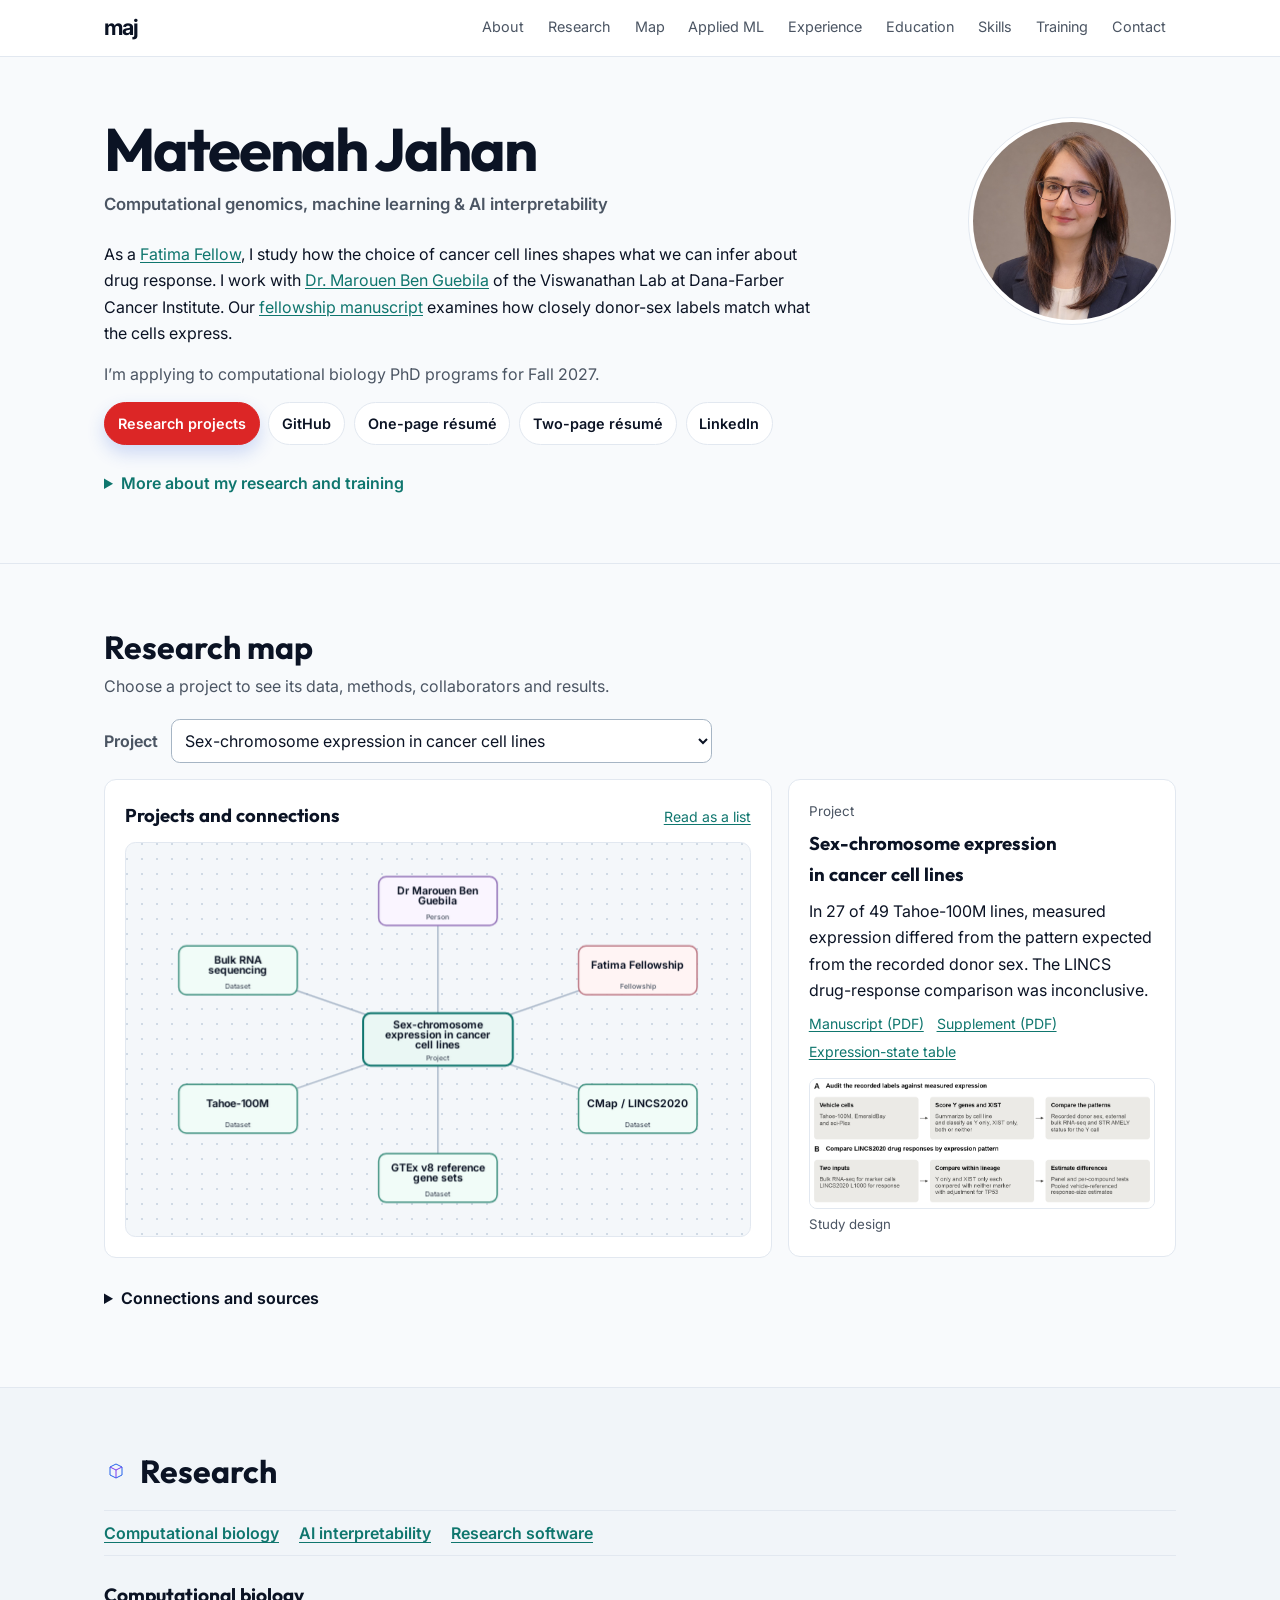
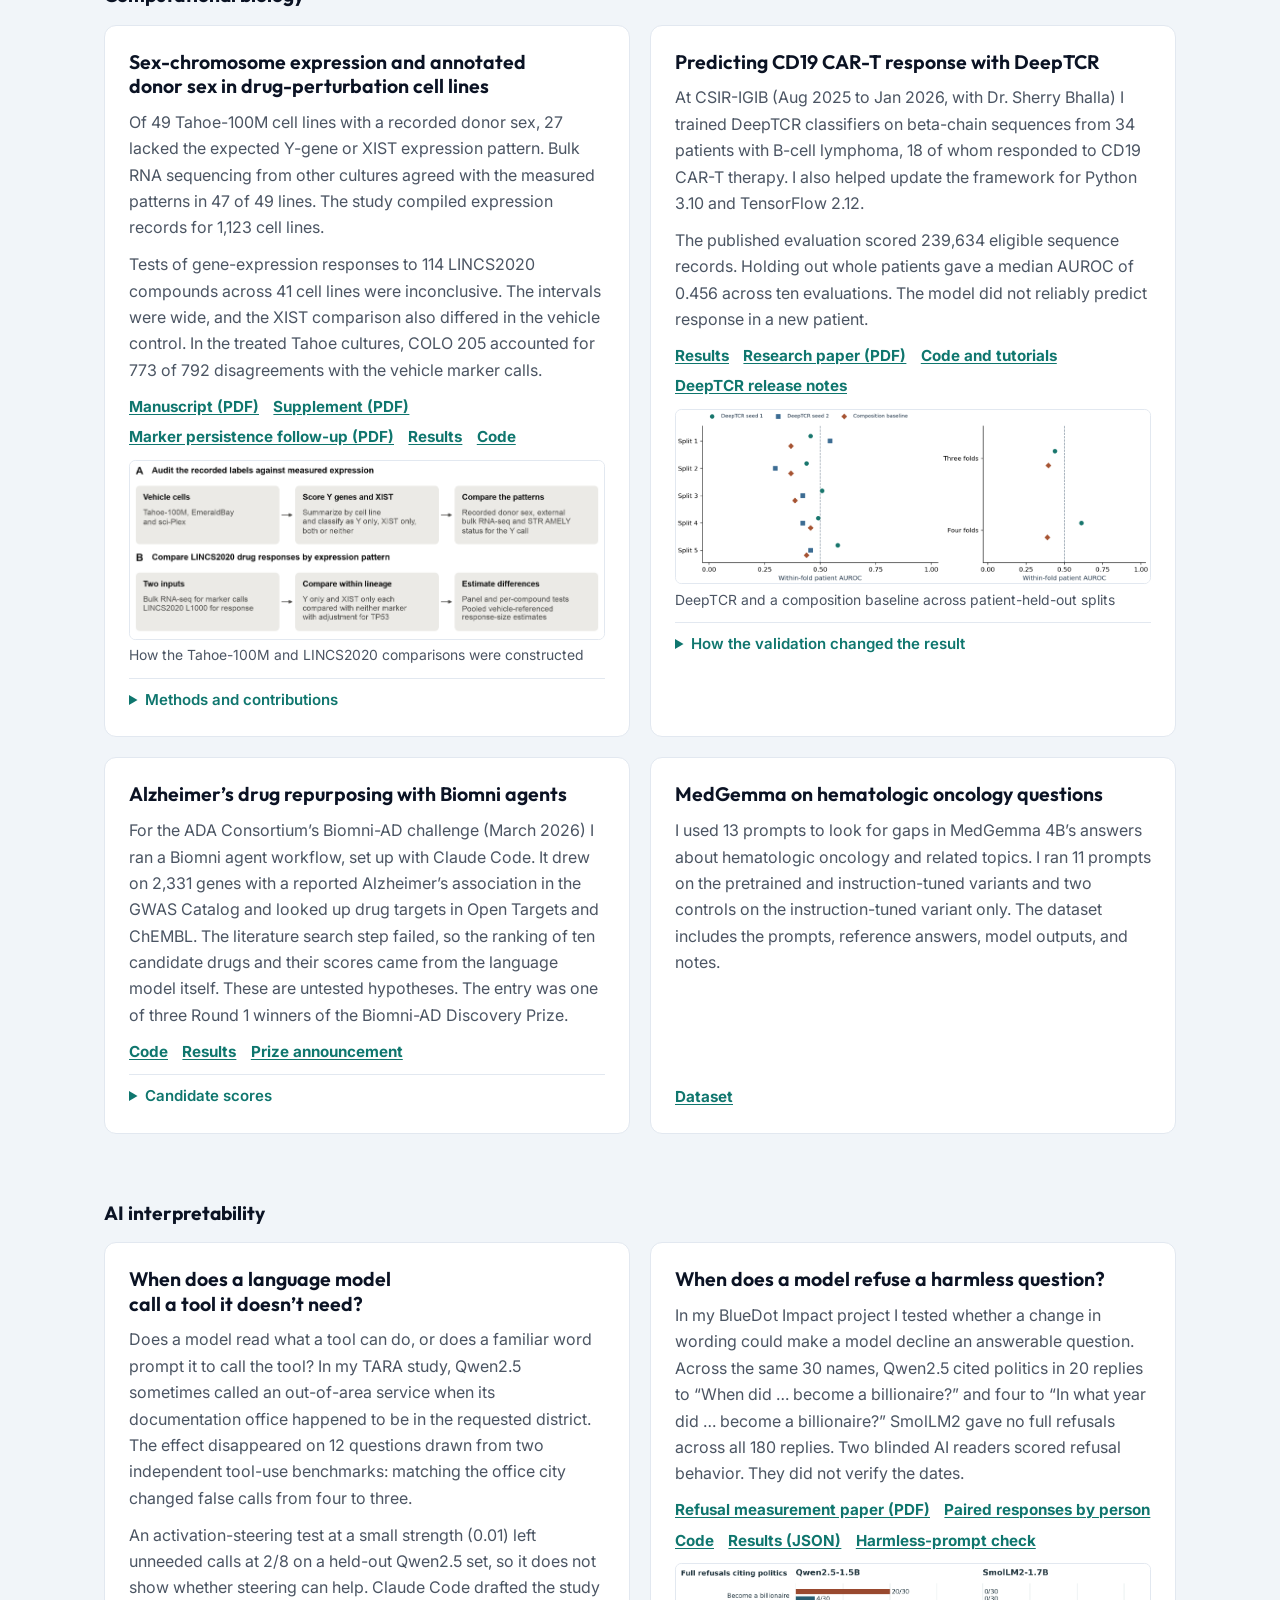
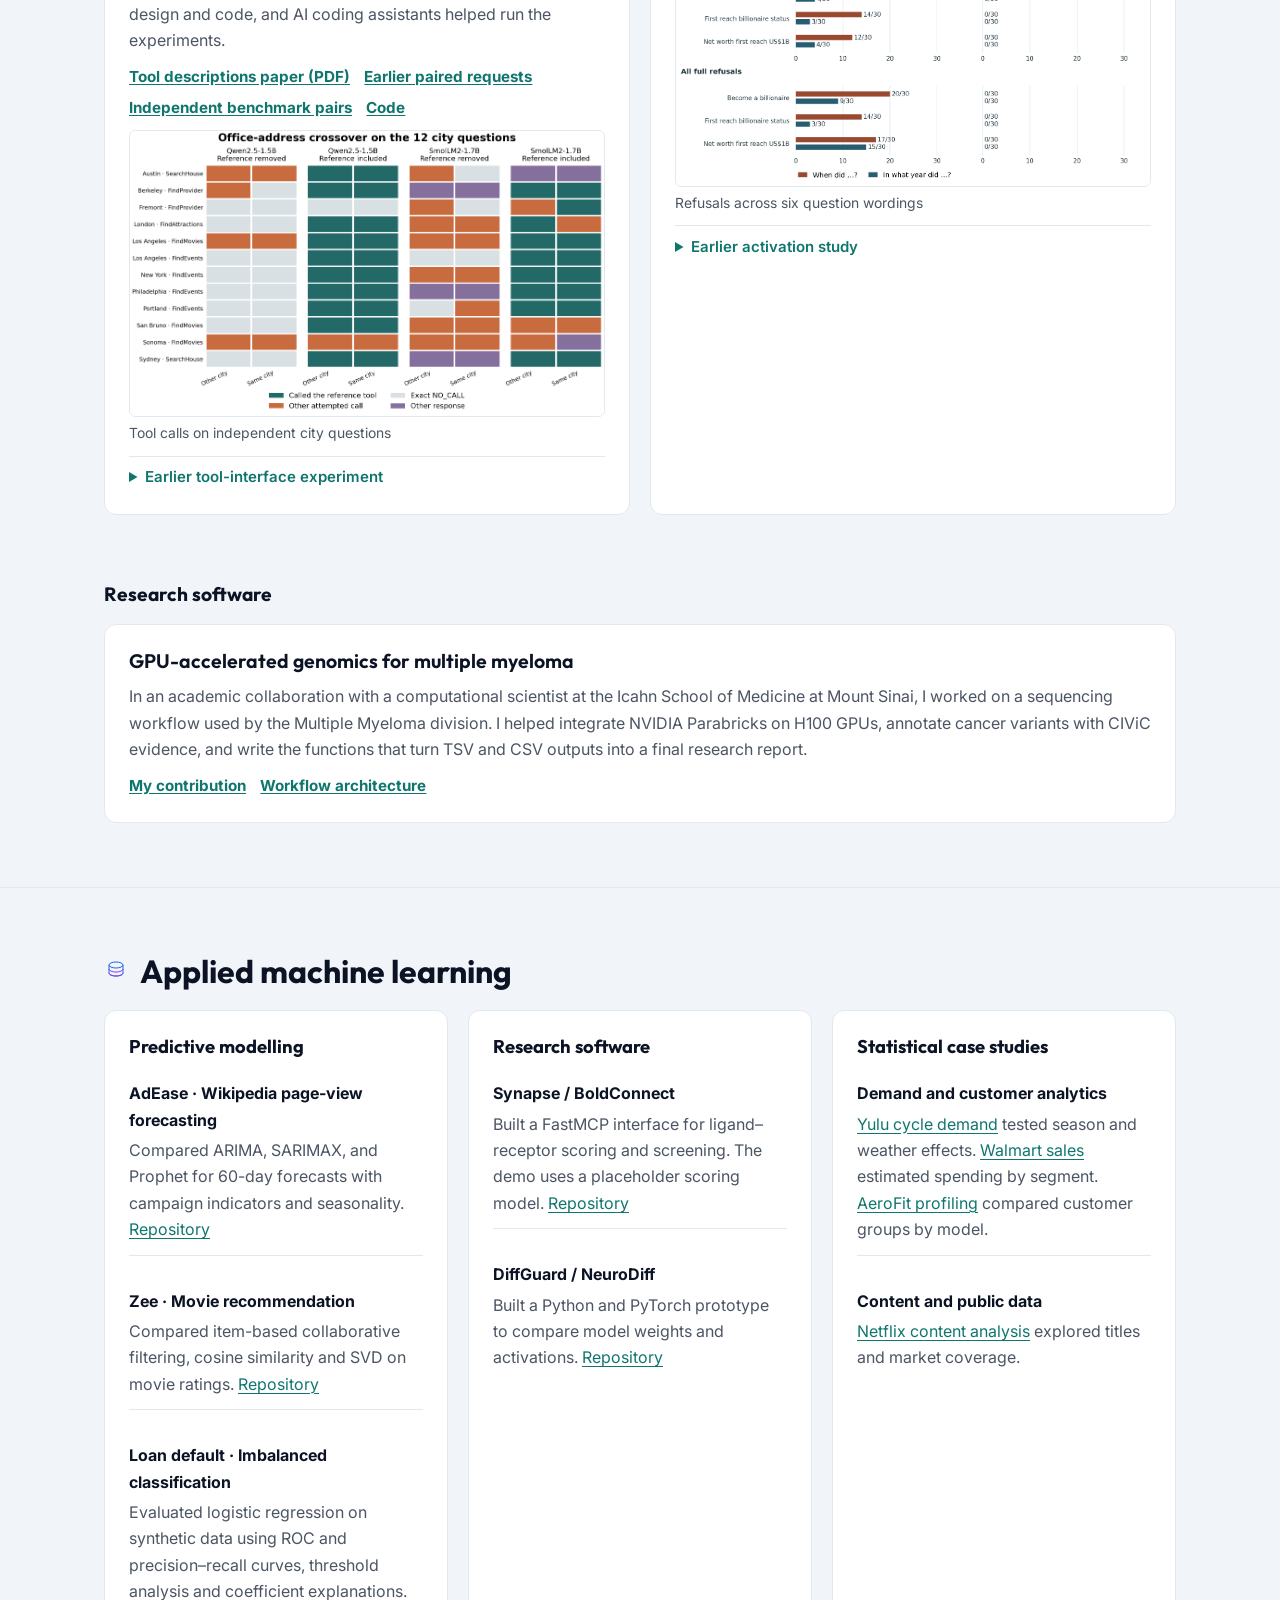
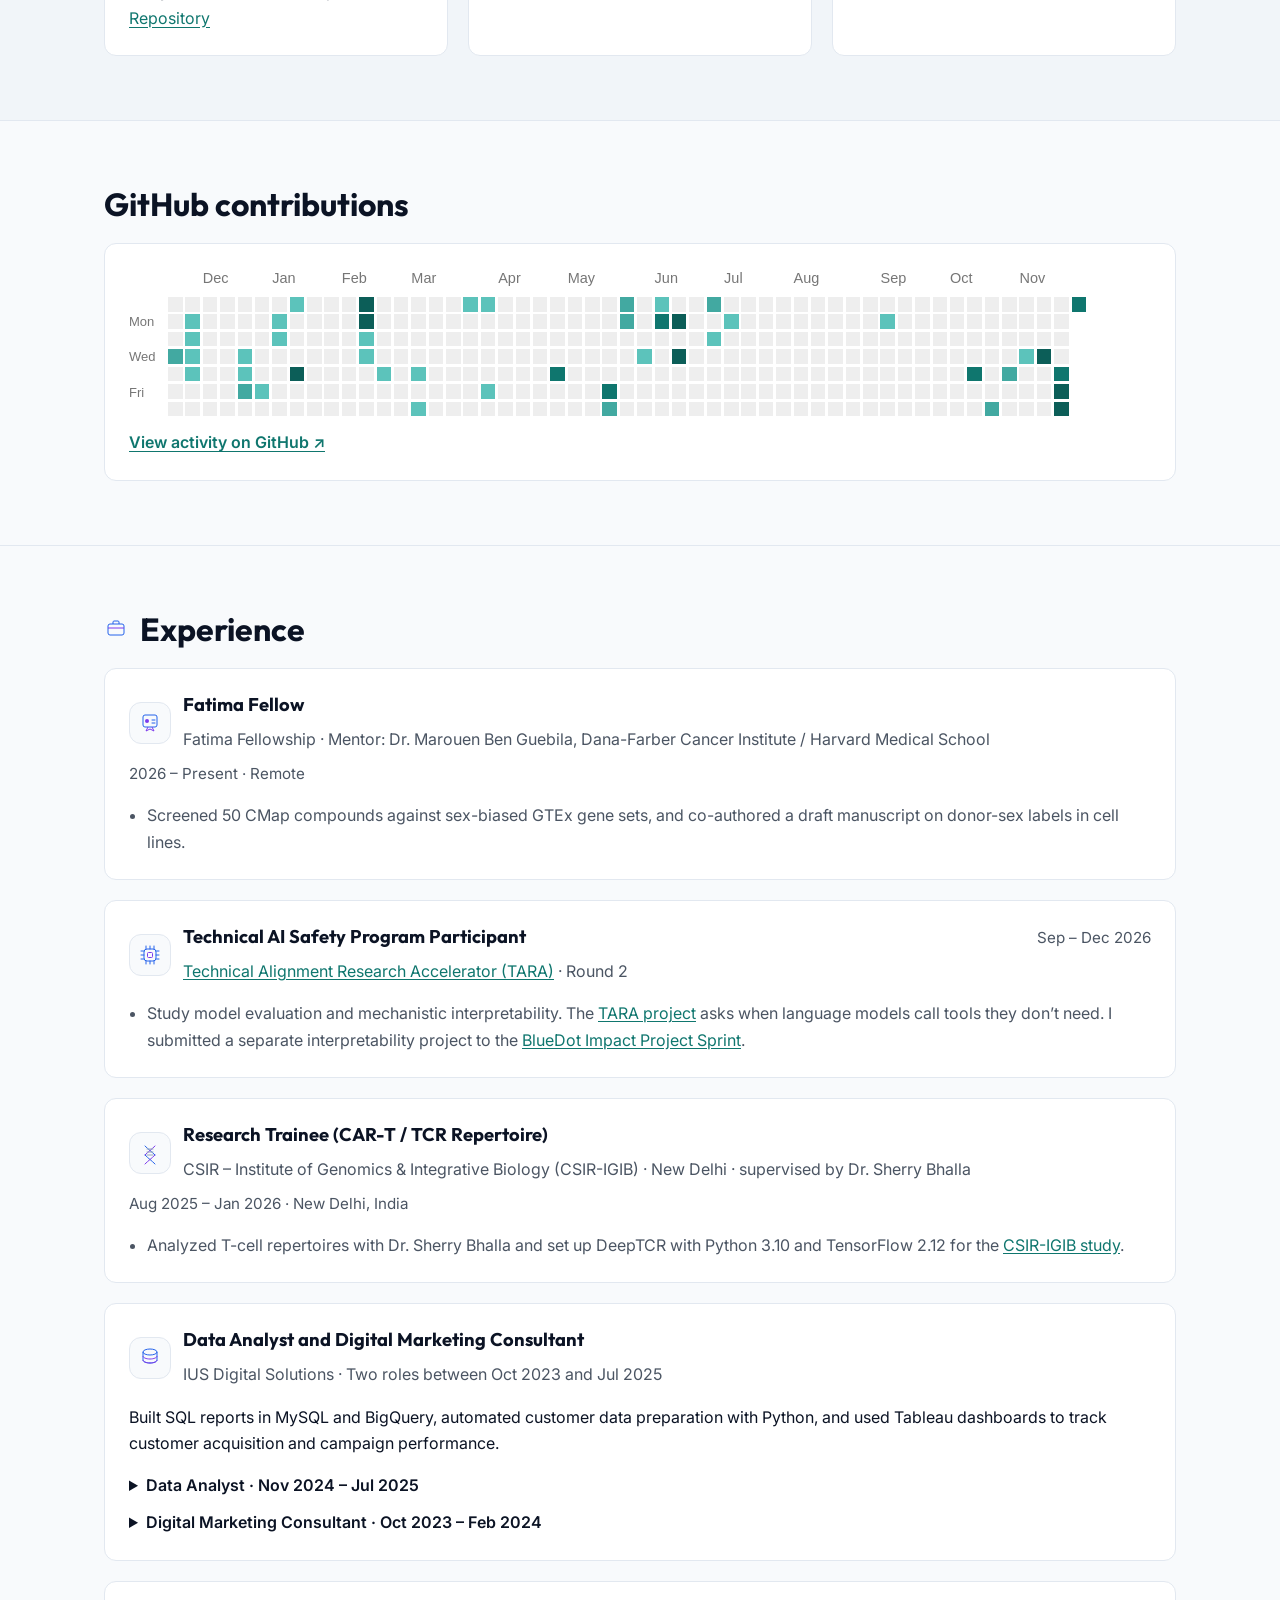
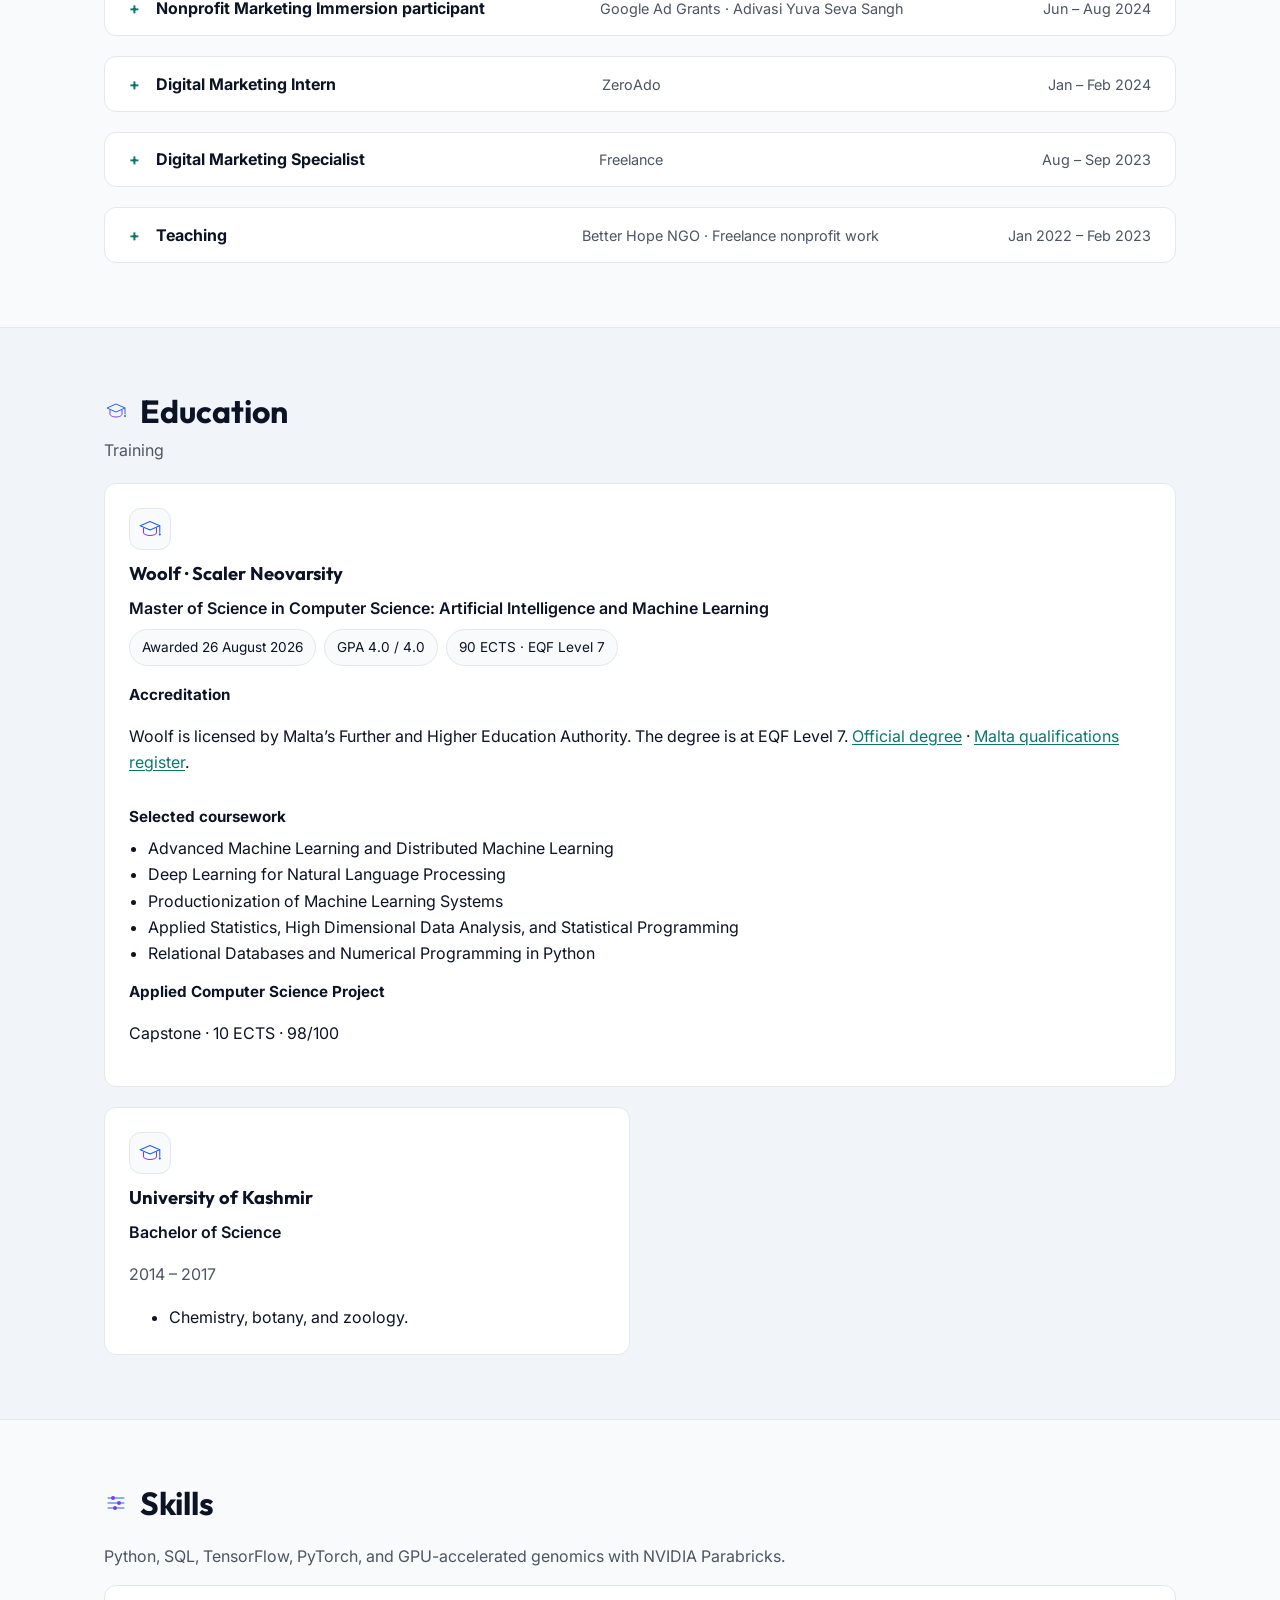
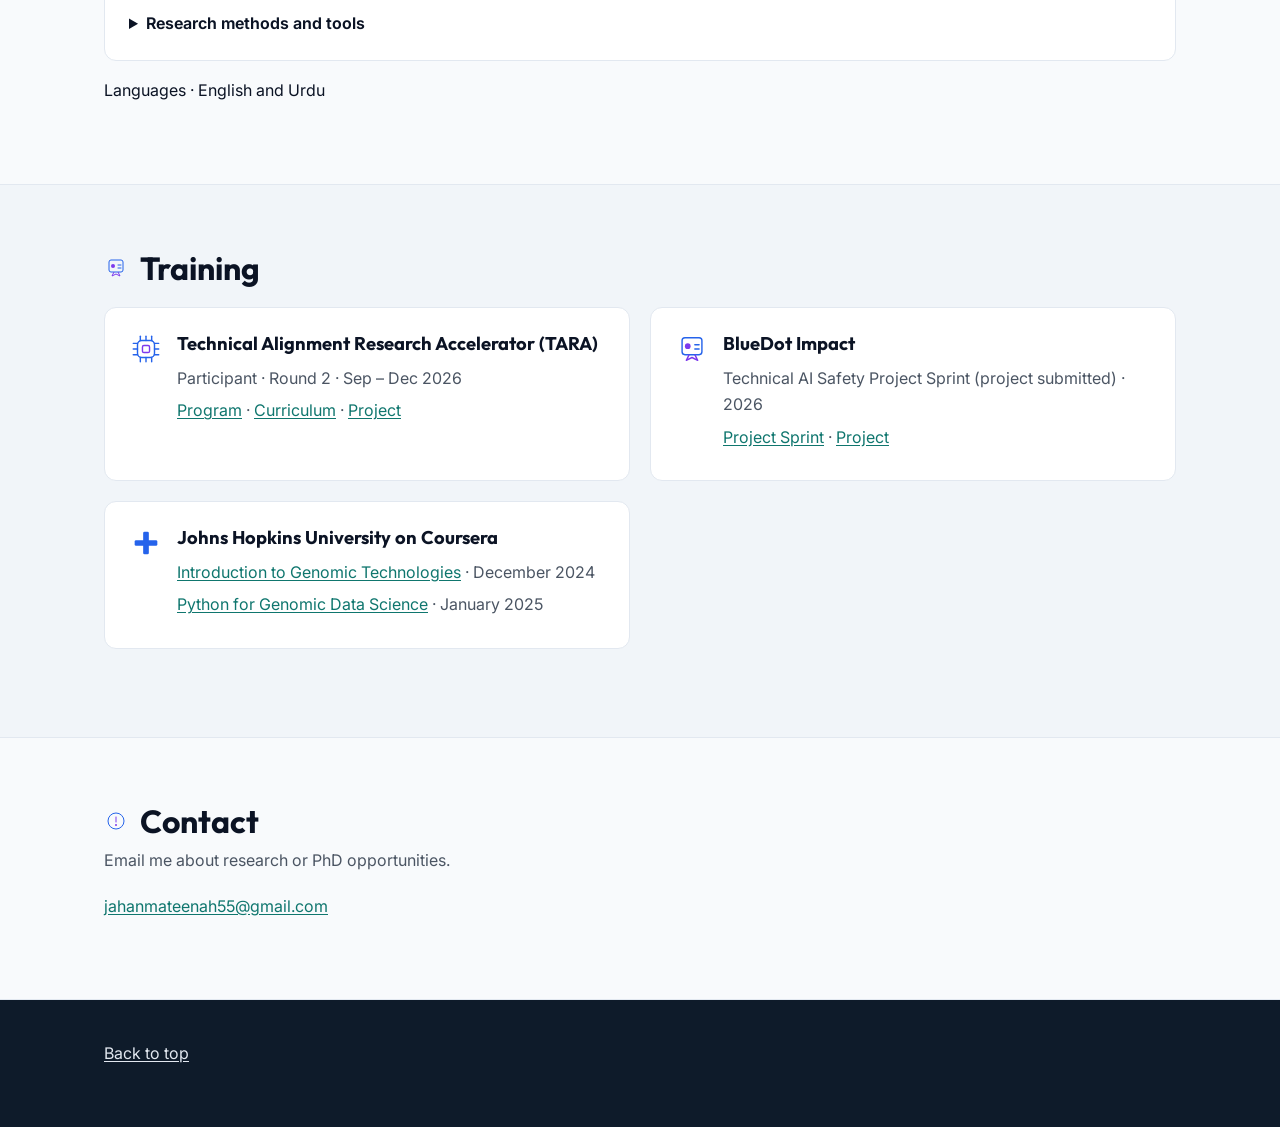
==== commit 24192a8e: "Connect the myeloma genomics collaboration and published study results" ====
--- a/index.html
+++ b/index.html
@@ -63,11 +63,11 @@
 </div>
 <details class="research-bio">
 <summary>More about my research and training</summary>
-<p>For the fellowship I screened 50 compounds in CMap against sex-biased genes from 44 GTEx tissues. Seventeen compounds were enriched in at least one tissue. When I counted the cell lines behind the strongest category, about 91% of its profiles came from female-donor lines, although it held 17 female-donor and 18 male-donor lines. The female-donor lines had been profiled about 11 times as often, so the screen could not separate sex from sampling. That sampling difference led me to ask what a donor label can tell us about the cells in culture.</p>
-<p>Before that I was a research trainee at the Council of Scientific and Industrial Research’s Institute of Genomics and Integrative Biology (CSIR-IGIB) with <a href="https://igib.res.in/Scientists/sherry-bhalla">Dr. Sherry Bhalla</a>. I trained <a href="https://pmc.ncbi.nlm.nih.gov/articles/PMC7952906/">DeepTCR</a> models on 239,637 TCRβ sequences from 34 patients to study response to CD19 CAR-T therapy. When whole patients were held out, the model did not reliably predict response. The <a href="#project-deeptcr">project notes</a> explain why. I also helped update DeepTCR for Python 3.10 and TensorFlow 2.12, as noted in its <a href="https://github.com/sidhomj/DeepTCR/commit/715f6642292a296aa22ffba1b219908fd5af5c5f">release notes</a>.</p>
+<p>For the fellowship I screened 50 compounds in CMap against sex-biased genes from 44 GTEx tissues. Of 39,996 possible compound–lineage–tissue comparisons, 6,122 could be tested. Seventeen compounds showed enrichment in at least one tissue. When I counted the cell lines behind the strongest category, about 91% of its profiles came from female-donor lines, although it held 17 female-donor and 18 male-donor lines. The female-donor lines had been profiled about 11 times as often, so the screen could not separate sex from sampling. That sampling difference led me to ask what a donor label can tell us about the cells in culture.</p>
+<p>Before that I was a research trainee at the Council of Scientific and Industrial Research’s Institute of Genomics and Integrative Biology (CSIR-IGIB) with <a href="https://igib.res.in/Scientists/sherry-bhalla">Dr. Sherry Bhalla</a>. I trained <a href="https://pmc.ncbi.nlm.nih.gov/articles/PMC7952906/">DeepTCR</a> models using paired-chain sequencing data from 34 patients to study response to CD19 CAR-T therapy. When whole patients were held out, the model did not reliably predict response. The <a href="#project-deeptcr">patient-held-out evaluation</a> shows how the choice of split changed the result. I also helped update DeepTCR for Python 3.10 and TensorFlow 2.12, as noted in its <a href="https://github.com/sidhomj/DeepTCR/commit/715f6642292a296aa22ffba1b219908fd5af5c5f">release notes</a>.</p>
 <p>I earned my <a href="#education">MSc in Computer Science: Artificial Intelligence and Machine Learning</a> from Woolf through Scaler Neovarsity, with a <strong>4.0/4.0 GPA and 90 ECTS credits</strong>.</p>
 <p>For the ADA Consortium’s Biomni-AD challenge I ran a <a href="#project-biomni">Biomni agent workflow</a> that proposed ten Alzheimer’s drug repurposing hypotheses. The entry was one of three <a href="https://www.adaconsortium.com/competition">winners of the Round 1 Biomni-AD Discovery Prize</a>.</p>
-<p>I also work on how language models behave. My <a href="#project-tara">TARA project</a> asks when a model calls a tool it doesn’t need, and my <a href="#project-refusal">BlueDot Impact project</a> asked whether refusal directions differ by harm category.</p>
+<p>I also work on how language models behave. My <a href="#project-tara">TARA project</a> asks when a model calls a tool it doesn’t need, and my <a href="#project-refusal">BlueDot Impact project</a> tests how question wording changes a model’s decision to refuse.</p>
 </details>
 </div>
 <figure class="profile-card">
@@ -115,7 +115,7 @@
 </details>
 </div>
 <div class="map-fallback">
-<ul><li><a href="#project-59">Fellowship manuscript</a></li><li><a href="#project-deeptcr">DeepTCR results and code</a></li><li><a href="#project-tara">TARA results</a></li><li><a href="#project-medgemma">MedGemma dataset</a></li><li><a href="#applied-ml">Applied Machine Learning</a></li></ul>
+<ul><li><a href="#project-59">Fellowship manuscript</a></li><li><a href="#project-deeptcr">DeepTCR results and code</a></li><li><a href="#project-tara">TARA results</a></li><li><a href="#project-medgemma">MedGemma dataset</a></li><li><a href="#project-myeloma">Myeloma genomics workflow</a></li><li><a href="#applied-ml">Applied Machine Learning</a></li></ul>
 </div>
 </div>
 </section>
@@ -130,6 +130,7 @@
 <nav class="research-index" aria-label="Research areas">
 <a href="#biological-research">Computational biology</a>
 <a href="#interpretability-research">AI interpretability</a>
+<a href="#research-software">Research software</a>
 </nav>
 <div id="research-output">
 <h3 class="research-area" id="biological-research">Computational biology</h3>
@@ -137,7 +138,7 @@
 <article class="card project-featured" id="project-59">
 <h4>Sex-chromosome expression and annotated donor sex in drug-perturbation cell lines</h4>
 <p>Of 49 Tahoe-100M cell lines with a recorded donor sex, 27 lacked the expected Y-gene or XIST expression pattern. Bulk RNA sequencing from other cultures agreed with the measured patterns in 47 of 49 lines. The study compiled expression records for 1,123 cell lines.</p>
-<p class="research-meta" id="project-59-details">Tests of gene-expression responses to 114 LINCS2020 compounds across 41 cell lines were inconclusive. The intervals were wide, and the XIST comparison also differed in the vehicle control.</p>
+<p class="research-meta" id="project-59-details">Tests of gene-expression responses to 114 LINCS2020 compounds across 41 cell lines were inconclusive. The intervals were wide, and the XIST comparison also differed in the vehicle control. In the treated Tahoe cultures, COLO 205 accounted for 773 of 792 disagreements with the vehicle marker calls.</p>
 <div class="project-links">
 <a class="link" href="assets/papers/fellowship-manuscript.pdf">Manuscript (PDF)</a>
 <a class="link" href="assets/papers/fellowship-supplement.pdf">Supplement (PDF)</a>
@@ -155,16 +156,16 @@
 </details>
 </article><article class="card project-featured" id="project-deeptcr">
 <h4>Predicting CD19 CAR-T response with DeepTCR</h4>
-<p>At CSIR-IGIB (Aug 2025 to Jan 2026, with Dr. Sherry Bhalla) I trained DeepTCR classifiers on 239,637 TCRβ sequences from 34 patients with B-cell lymphoma, 18 of whom responded to CD19 CAR-T therapy. I also helped update the framework for Python 3.10 and TensorFlow 2.12.</p>
-<p>With whole patients held out, the median AUROC was 0.456 across ten evaluations. The model did not reliably predict response in a new patient.</p>
-<div class="project-links">
-<a class="link" href="https://github.com/MateenahJAHAN/Final_Deliverable_DeepTCRResearch_Mateenah_Jahan_CSIR/blob/773b8c4d4de3006344b10b796491418325870207/validation/repeated-patient-cv/REPORT.md">Results</a>
-<a class="link" href="https://github.com/MateenahJAHAN/Final_Deliverable_DeepTCRResearch_Mateenah_Jahan_CSIR/blob/ce1fa3a421edb9f4025a45cb79dc7b014867ad83/paper/main.pdf">Trainee report (January 2026)</a>
+<p>At CSIR-IGIB (Aug 2025 to Jan 2026, with Dr. Sherry Bhalla) I trained DeepTCR classifiers on beta-chain sequences from 34 patients with B-cell lymphoma, 18 of whom responded to CD19 CAR-T therapy. I also helped update the framework for Python 3.10 and TensorFlow 2.12.</p>
+<p>The published evaluation scored 239,634 eligible sequence records. Holding out whole patients gave a median AUROC of 0.456 across ten evaluations. The model did not reliably predict response in a new patient.</p>
+<div class="project-links">
+<a class="link" href="https://github.com/MateenahJAHAN/Final_Deliverable_DeepTCRResearch_Mateenah_Jahan_CSIR/blob/main/validation/repeated-patient-cv/REPORT.md">Results</a>
+<a class="link" href="https://github.com/MateenahJAHAN/Final_Deliverable_DeepTCRResearch_Mateenah_Jahan_CSIR/blob/main/paper/main.pdf">Research paper (PDF)</a>
 <a class="link" href="https://github.com/MateenahJAHAN/Deep-TCR---All-tutorial-working">Code and tutorials</a>
 <a class="link" href="https://github.com/sidhomj/DeepTCR/commit/715f6642292a296aa22ffba1b219908fd5af5c5f">DeepTCR release notes</a>
 </div>
 
-<figure class="research-figure"><a href="https://github.com/MateenahJAHAN/Final_Deliverable_DeepTCRResearch_Mateenah_Jahan_CSIR/blob/773b8c4d4de3006344b10b796491418325870207/figures/correction/repeated-patient-auroc.png"><img src="assets/research/deeptcr-repeated-patient-auroc.png" width="2340" height="855" loading="lazy" decoding="async" alt="Within-fold patient AUROC for DeepTCR with two training seeds and for a composition baseline, across five patient splits. Most points fall below 0.5."></a><figcaption>DeepTCR and a composition baseline across patient-held-out splits</figcaption></figure>
+<figure class="research-figure"><a href="https://github.com/MateenahJAHAN/Final_Deliverable_DeepTCRResearch_Mateenah_Jahan_CSIR/blob/main/figures/correction/repeated-patient-auroc.png"><img src="assets/research/deeptcr-repeated-patient-auroc.png" width="2340" height="855" loading="lazy" decoding="async" alt="Within-fold patient AUROC for DeepTCR with two training seeds and for a composition baseline, across five patient splits. Most points fall below 0.5."></a><figcaption>DeepTCR and a composition baseline across patient-held-out splits</figcaption></figure>
 <details class="project-evidence">
 <summary>How the validation changed the result</summary>
 <p class="research-meta">My trainee report gave an AUC of 0.754. That figure came from a split by sequence, so each patient’s sequences appeared in both training and test, and it does not measure prediction for new patients. In November 2026 the model was re-evaluated with whole patients held out, using AI coding agents. Across ten five-fold evaluations the median AUROC was 0.456 (range 0.298–0.579), against 0.386 for a matched composition baseline. With 34 patients, this did not show that the model predicts response.</p>
@@ -191,29 +192,44 @@
 <div class="project-featured-grid">
 <article class="card project-featured" id="project-tara">
 <h4>When does a language model call a tool it doesn’t need?</h4>
-<p>For my TARA project, two small Qwen models were given the same tools in two ways: as a plain-text list and through the model’s native tool interface. On 20 paired requests, the native interface produced more calls to tools the request did not need on both models: 19/20 against 14/20 for Qwen2.5 1.5B, and 10/20 against 0/20 for Qwen3.5 4B.</p>
+<p>Does a model read what a tool can do, or does a familiar word prompt it to call the tool? In my TARA study, Qwen2.5 sometimes called an out-of-area service when its documentation office happened to be in the requested district. The effect disappeared on 12 questions drawn from two independent tool-use benchmarks: matching the office city changed false calls from four to three.</p>
 <p class="research-meta">An activation-steering test at a small strength (0.01) left unneeded calls at 2/8 on a held-out Qwen2.5 set, so it does not show whether steering can help. Claude Code drafted the study design and code, and AI coding assistants helped run the experiments.</p>
 <div class="project-links">
 <a class="link" href="https://github.com/MateenahJAHAN/tara-chat-tool-study/blob/main/followup_v3_tool_documentation/TARA_Tool_Applicability.pdf">Tool descriptions paper (PDF)</a>
-<a class="link" href="https://github.com/MateenahJAHAN/tara-chat-tool-study/blob/main/followup_v2_tool_applicability/RESULTS.md">Paired-request results</a>
+<a class="link" href="https://github.com/MateenahJAHAN/tara-chat-tool-study/blob/main/followup_v2_tool_applicability/RESULTS.md">Earlier paired requests</a>
+<a class="link" href="https://github.com/MateenahJAHAN/tara-chat-tool-study/blob/main/followup_v3_tool_documentation/independent_descriptions/catalogue_pairs.csv">Independent benchmark pairs</a>
 <a class="link" href="https://github.com/MateenahJAHAN/tara-chat-tool-study">Code</a>
 </div>
+<figure class="research-figure"><a href="https://github.com/MateenahJAHAN/tara-chat-tool-study/blob/main/followup_v3_tool_documentation/independent_descriptions/catalogue_office_pairs.png"><img src="assets/research/tara-office-city.png" width="2046" height="1232" loading="lazy" decoding="async" alt="Each paired point compares attempted tool calls on an external city question when the documentation office matches or differs from the requested city."></a><figcaption>Tool calls on independent city questions</figcaption></figure>
 <details class="project-evidence">
-<summary>First experiment</summary>
+<summary>Earlier tool-interface experiment</summary>
 <p>On 32 held-out requests where no tool applied, Qwen2.5 made 9 unneeded calls with the text list and 16 with native tools. <a href="https://github.com/MateenahJAHAN/tara-chat-tool-study/blob/main/study_v1/RESULTS.txt">Results</a></p>
 <figure><a href="https://github.com/MateenahJAHAN/tara-chat-tool-study/blob/main/reporting/figures_heldout_final/01_behaviour_rates.png"><img src="assets/research/tara-held-out.png" width="1801" height="854" loading="lazy" decoding="async" alt="Rates of tool calls and abstention for the text list and native tool interfaces on the TARA study’s held-out cases."></a><figcaption>Tool calls on held-out requests</figcaption></figure>
 </details>
 </article><article class="card project-featured" id="project-refusal">
-<h4>Do harm categories have different refusal directions?</h4>
-<p>For the BlueDot Impact project sprint I asked whether Qwen2.5-1.5B-Instruct has one refusal direction or a separate one for each kind of harmful request. I estimated a direction for each of four harm categories. They were less alike than after shuffling the category labels (mean cosine similarity 0.84 against 0.98, p = 0.003).</p>
-<p class="research-meta">Each direction also shifted the model’s answers on harmless prompts (KL divergence 0.13 to 1.68), so I can’t yet say they are specific to refusal. AI coding assistants helped with the code and the write-up.</p>
+<h4>When does a model refuse a harmless question?</h4>
+<p>In my BlueDot Impact project I tested whether a change in wording could make a model decline an answerable question. Across the same 30 names, Qwen2.5 cited politics in 20 replies to “When did … become a billionaire?” and four to “In what year did … become a billionaire?” SmolLM2 gave no full refusals across all 180 replies. Two blinded AI readers scored refusal behavior. They did not verify the dates.</p>
 <div class="project-links">
 <a class="link" href="https://github.com/MateenahJAHAN/refusal-categories/blob/main/followup_v2_refusal_measurement/BlueDot_Refusal_Measurement.pdf">Refusal measurement paper (PDF)</a>
+<a class="link" href="https://github.com/MateenahJAHAN/refusal-categories/blob/main/followup_v2_refusal_measurement/smol_names/person_pairs.csv">Paired responses by person</a>
 <a class="link" href="https://github.com/MateenahJAHAN/refusal-categories">Code</a>
 <a class="link" href="https://huggingface.co/datasets/Mateenah/refusal-categories-results/blob/917856ed158f4dcb70ade8b5a49f0cf4accce71c/results_v0.2.json">Results (JSON)</a>
 <a class="link" href="https://github.com/MateenahJAHAN/refusal-categories#kl-gate-replay">Harmless-prompt check</a>
 </div>
-</article></div></div></div>
+<figure class="research-figure"><a href="https://github.com/MateenahJAHAN/refusal-categories/blob/main/followup_v2_refusal_measurement/smol_names/model_comparison.png"><img src="assets/research/bluedot-wording.png" width="2510" height="1174" loading="lazy" decoding="async" alt="Full refusals and refusals citing politics for Qwen2.5 and SmolLM2 across three pairs of question wordings about 30 names."></a><figcaption>Refusals across six question wordings</figcaption></figure>
+<details class="project-evidence"><summary>Earlier activation study</summary><p>I estimated four refusal directions in Qwen2.5. Their mean cosine similarity was 0.84, compared with 0.98 after shuffling the category labels. Each direction also changed answers on harmless prompts, leaving its specificity to refusal unresolved. AI coding assistants helped with the code and the write-up.</p></details>
+
+</article></div>
+<h3 class="research-area" id="research-software">Research software</h3>
+<article class="card project-featured" id="project-myeloma">
+<h4>GPU-accelerated genomics for multiple myeloma</h4>
+<p>In an academic collaboration with a computational scientist at the Icahn School of Medicine at Mount Sinai, I worked on a sequencing workflow used by the Multiple Myeloma division. I helped integrate NVIDIA Parabricks on H100 GPUs, annotate cancer variants with CIViC evidence, and write the functions that turn TSV and CSV outputs into a final research report.</p>
+<div class="project-links">
+<a class="link" href="https://github.com/MateenahJAHAN/myeloma-genomics-parabricks">My contribution</a>
+<a class="link" href="https://pan-theory-37309626.figma.site/">Workflow architecture</a>
+</div>
+</article>
+</div></div>
 </section>
 <section class="section alt" id="applied-ml">
 <div class="container">
@@ -343,7 +359,7 @@
 <h2>Skills</h2>
 </div>
 </div>
-<p class="skills-summary">Python, SQL, TensorFlow, PyTorch, and statistical analysis for genomics.</p>
+<p class="skills-summary">Python, SQL, TensorFlow, PyTorch, and <a href="#project-myeloma">GPU-accelerated genomics with NVIDIA Parabricks</a>.</p>
 <details class="secondary-disclosure skills-disclosure">
 <summary>Research methods and tools</summary>
 <div class="skills-grid">
@@ -361,7 +377,7 @@
 </div>
 <div class="card skill-group">
 <div class="skill-header"><img alt="" aria-hidden="true" src="assets/icons/project.svg"/><h3>Research software</h3></div>
-<div class="chips"><span>Git and GitHub Actions</span><span>Biomni</span><span>FastMCP</span></div>
+<div class="chips"><span>Git and GitHub Actions</span><span>Biomni</span><span>FastMCP</span><span>NVIDIA Parabricks on H100 GPUs</span><span>CIViC variant annotation</span></div>
 </div>
 </div>
 </details>
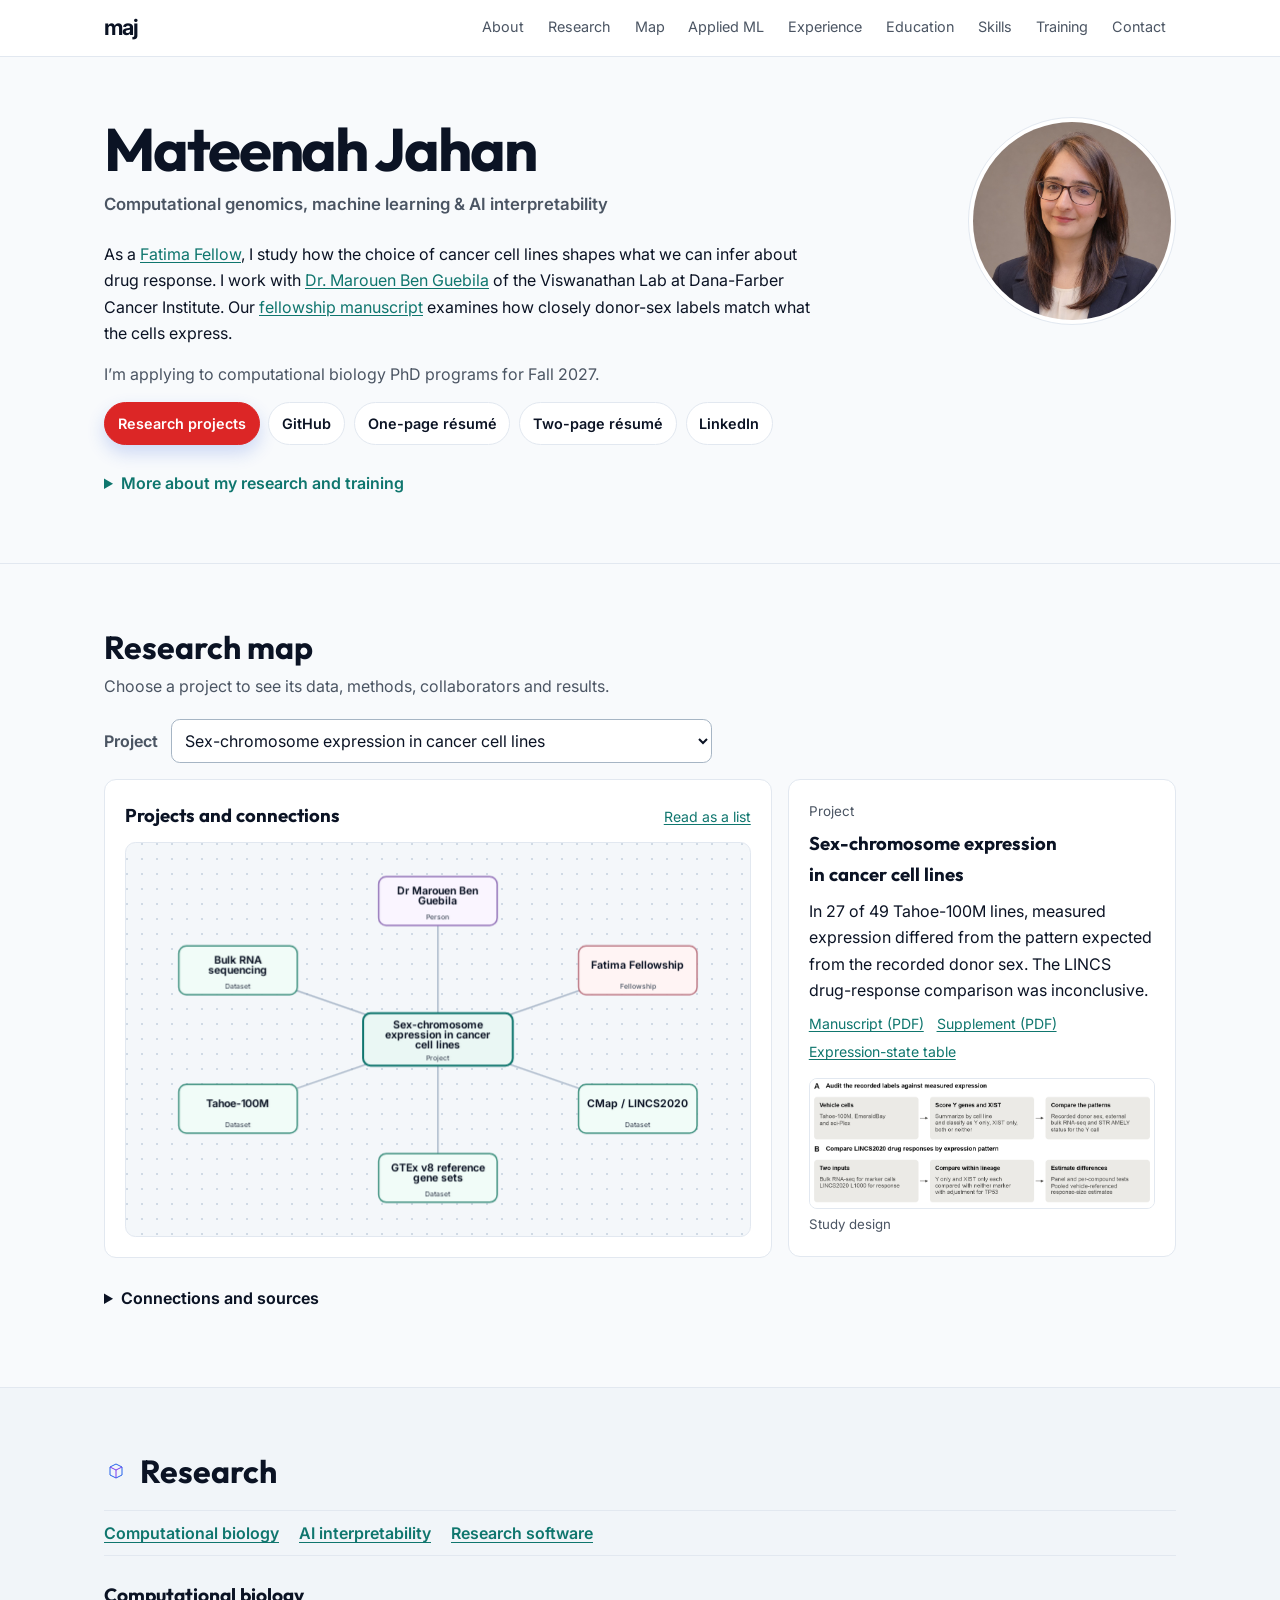
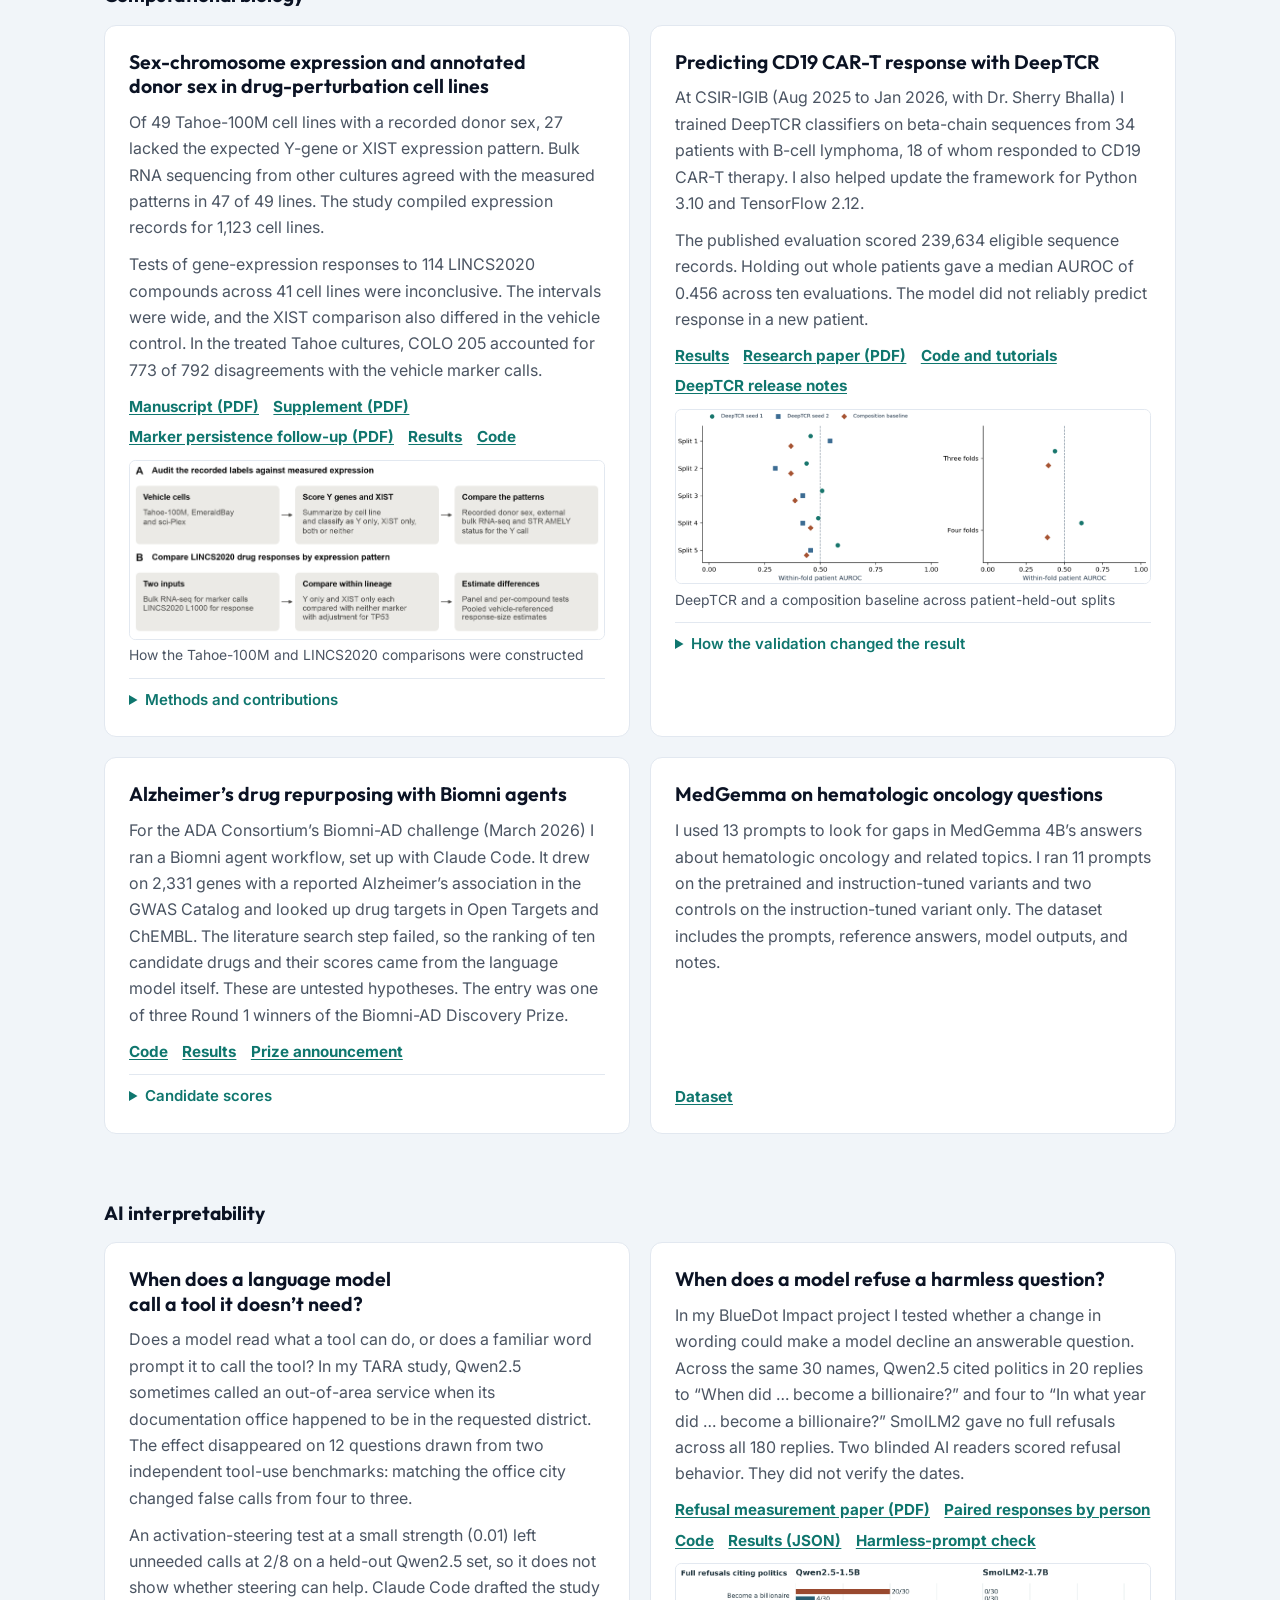
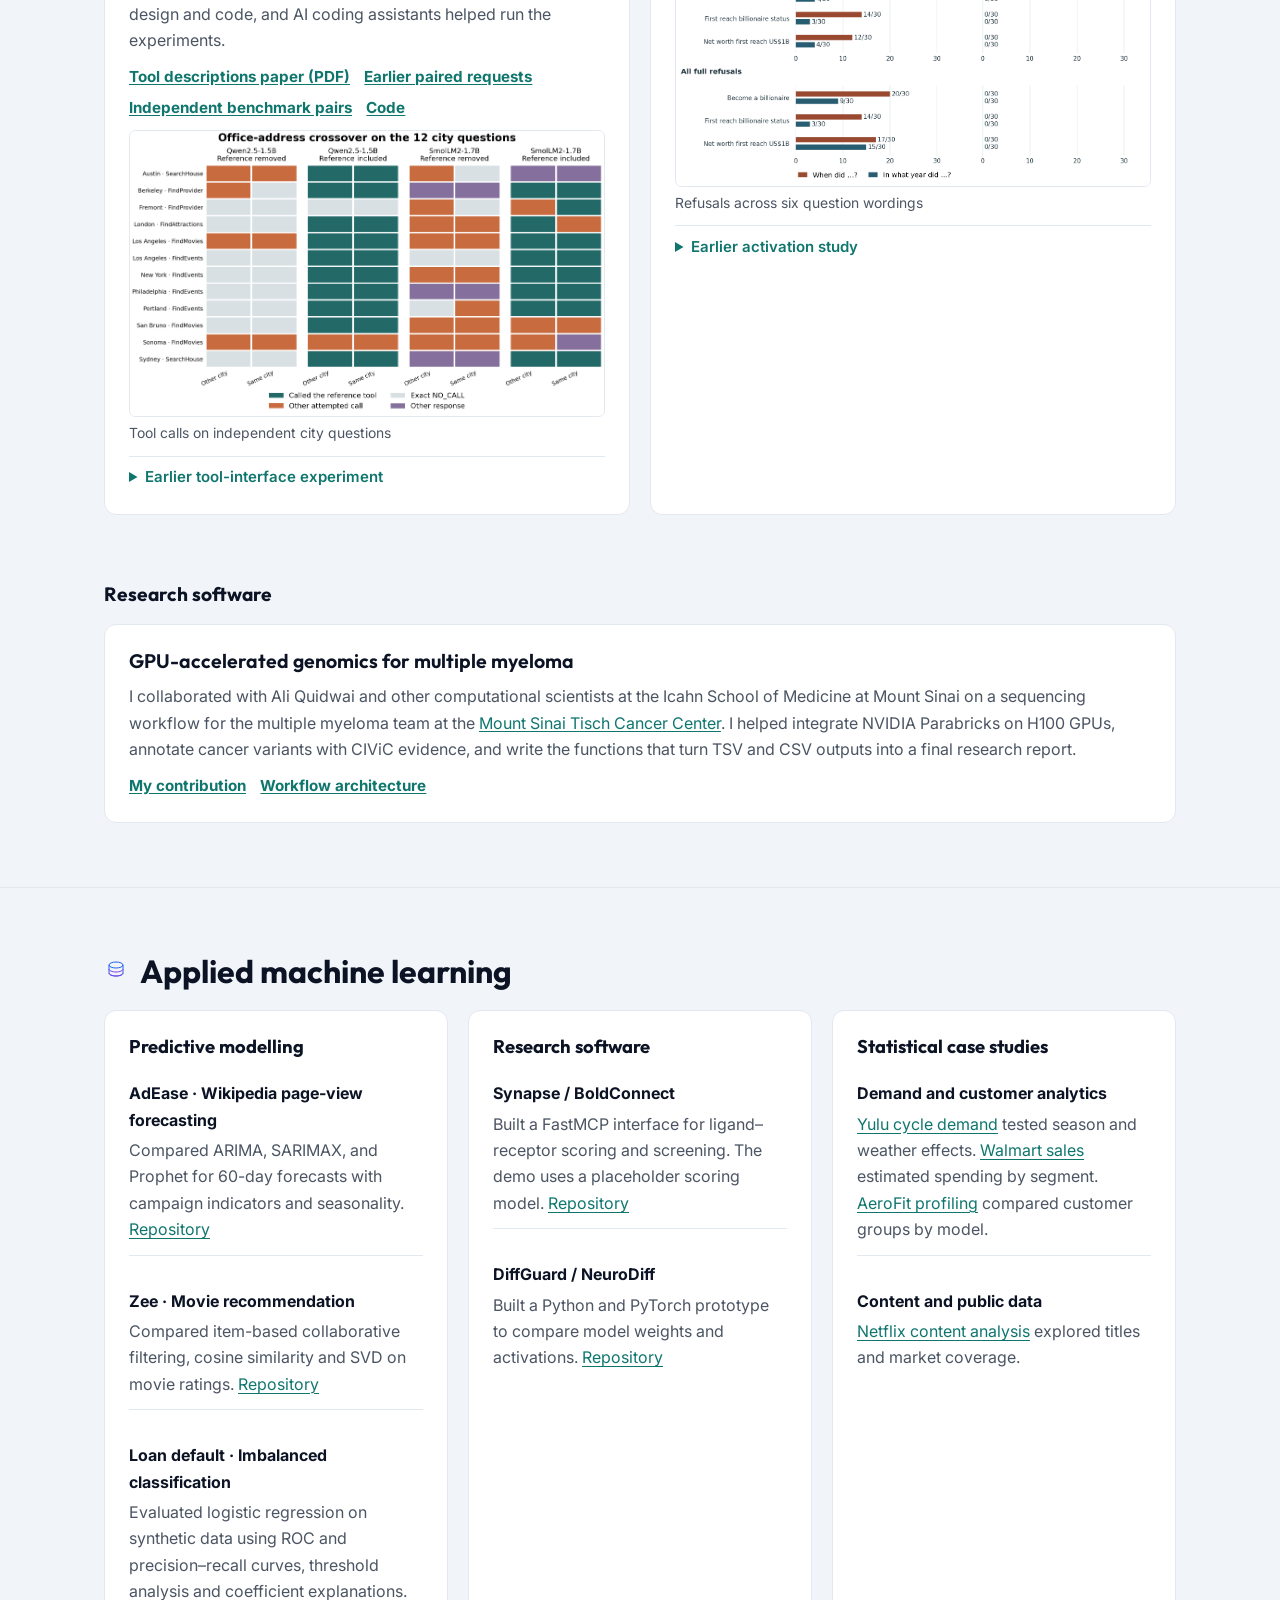
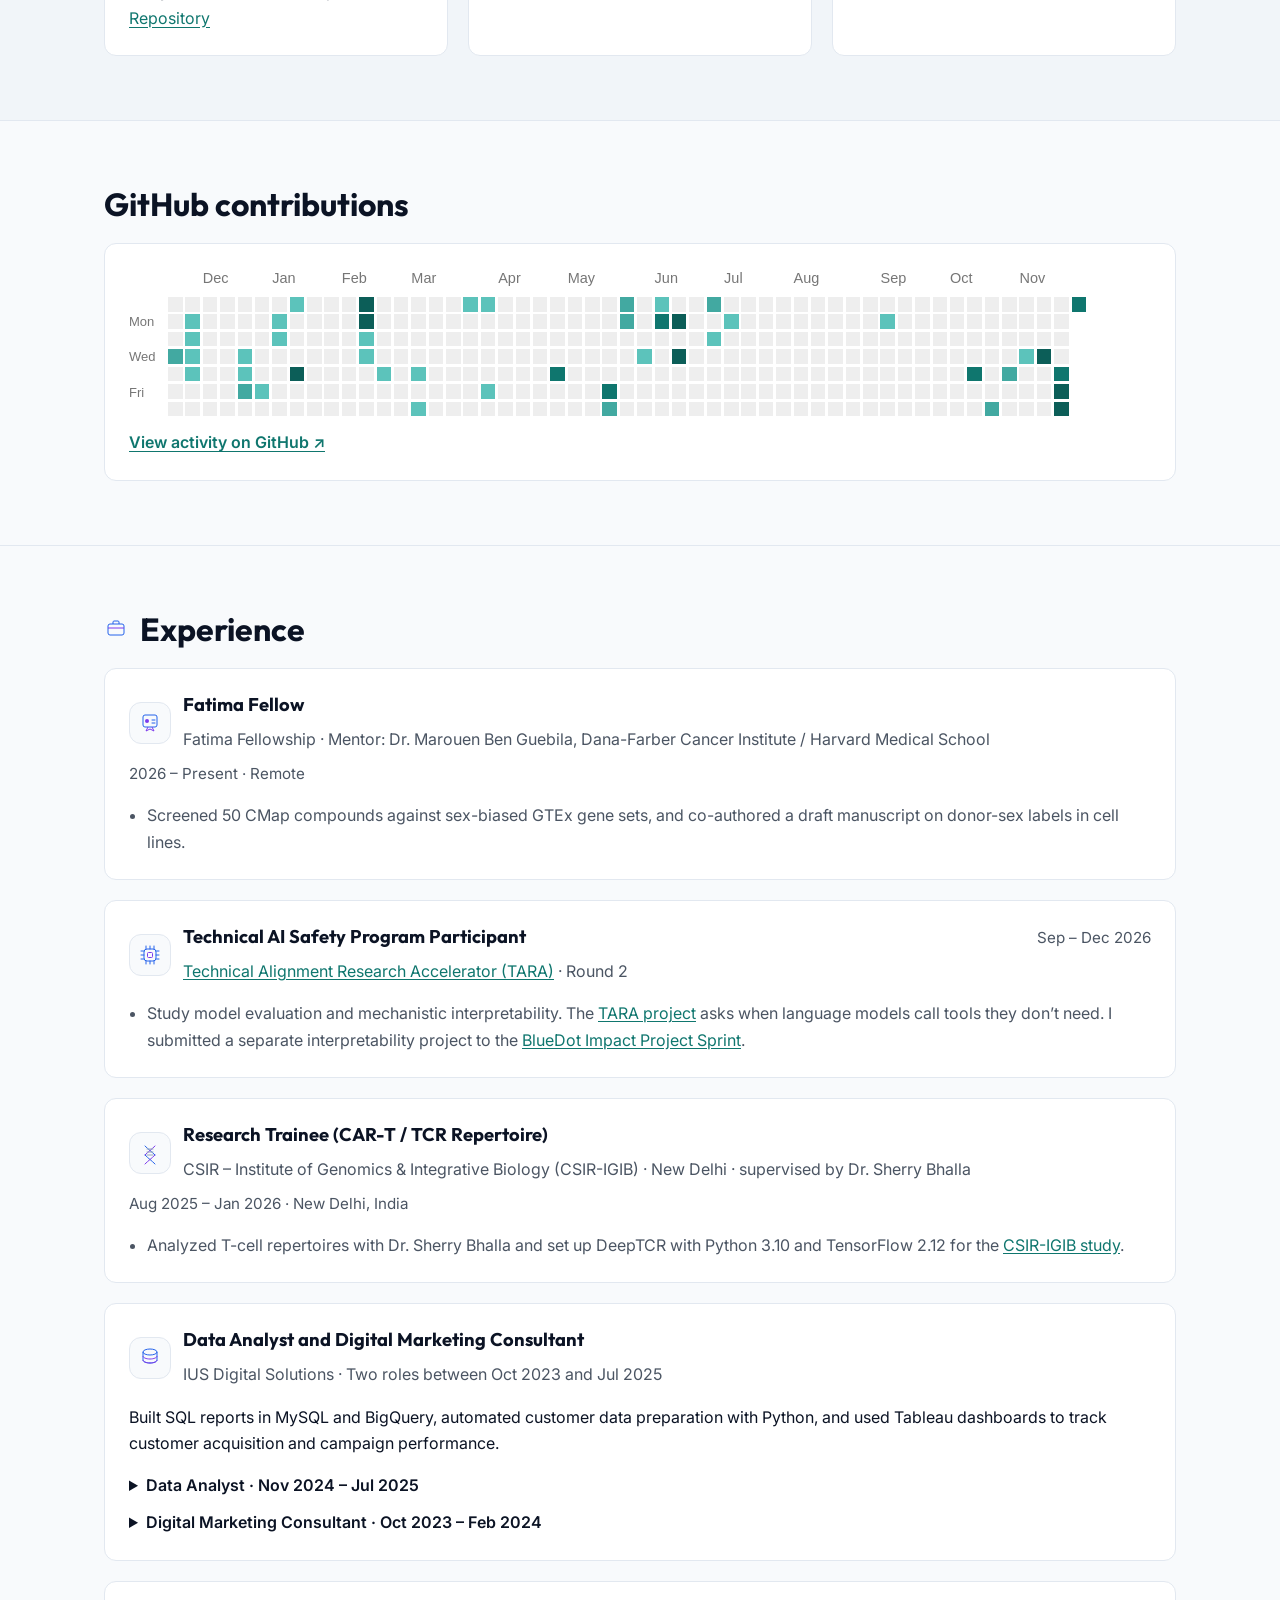
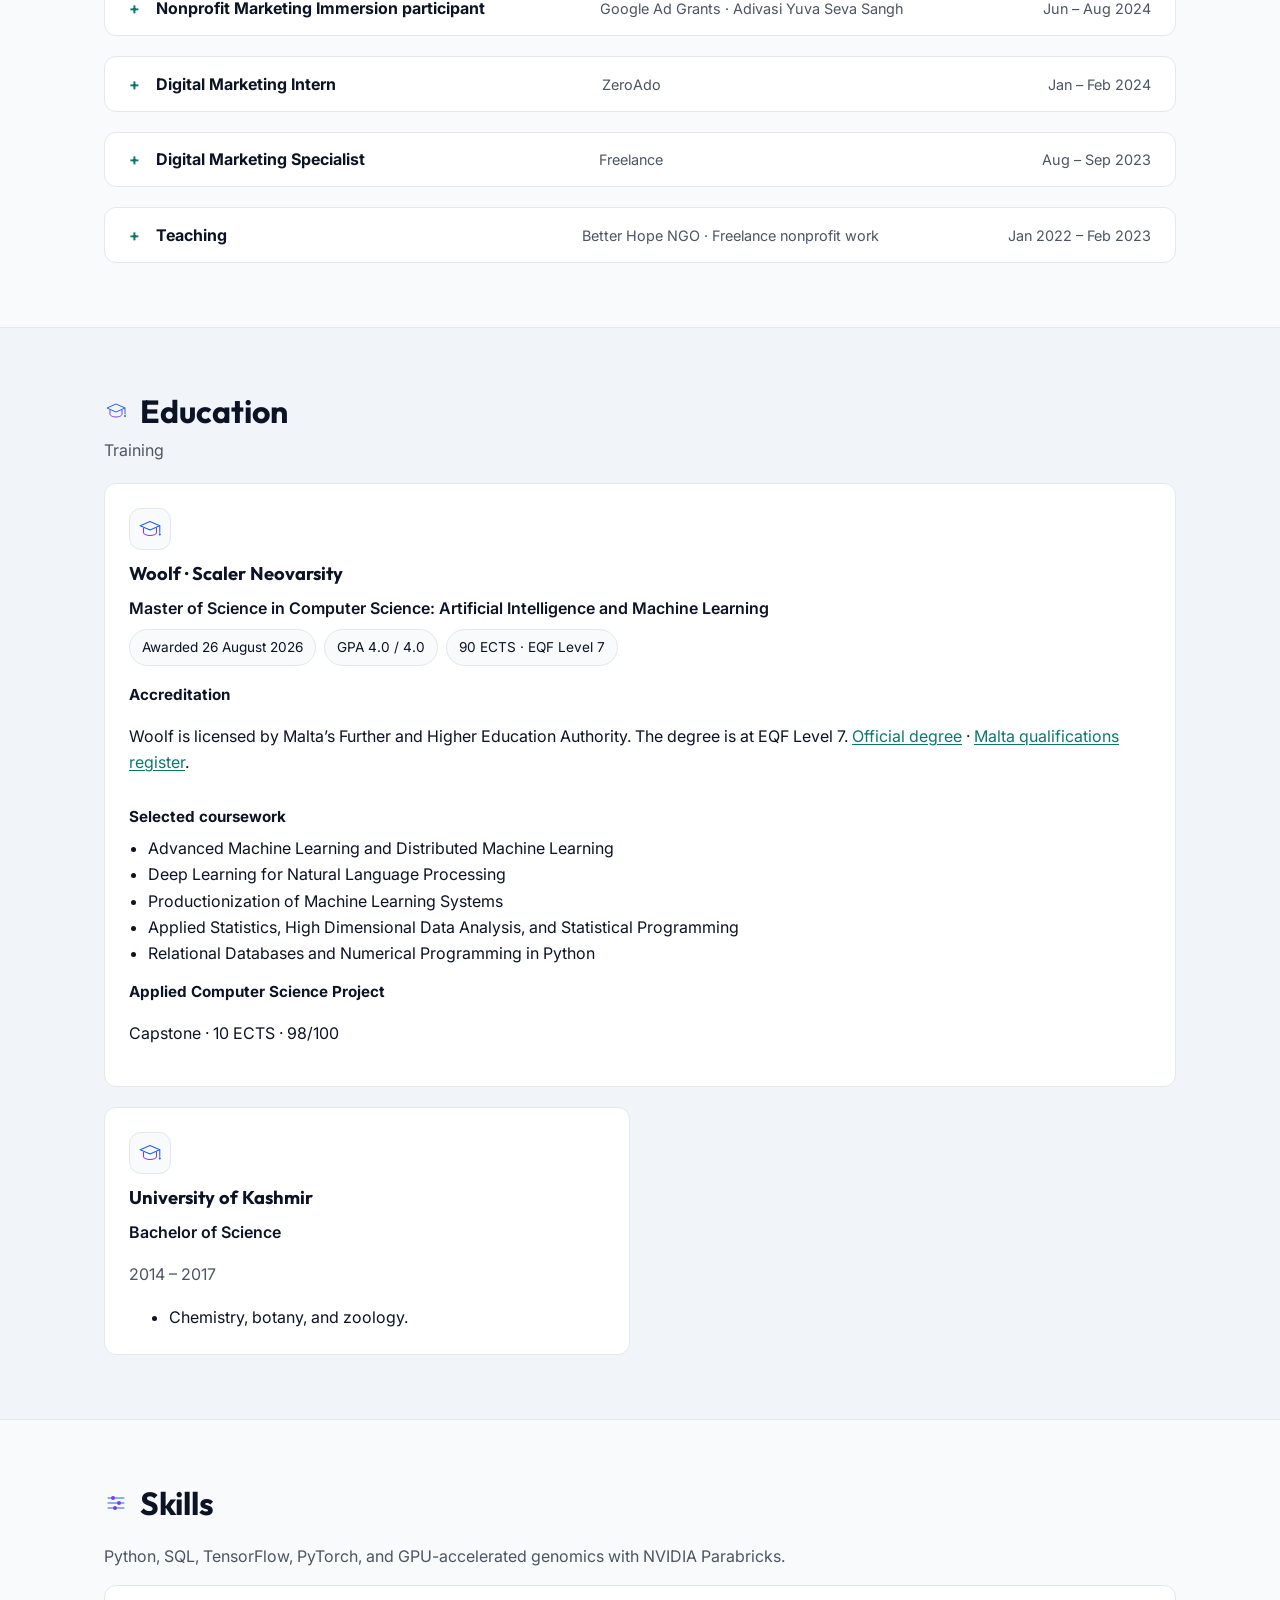
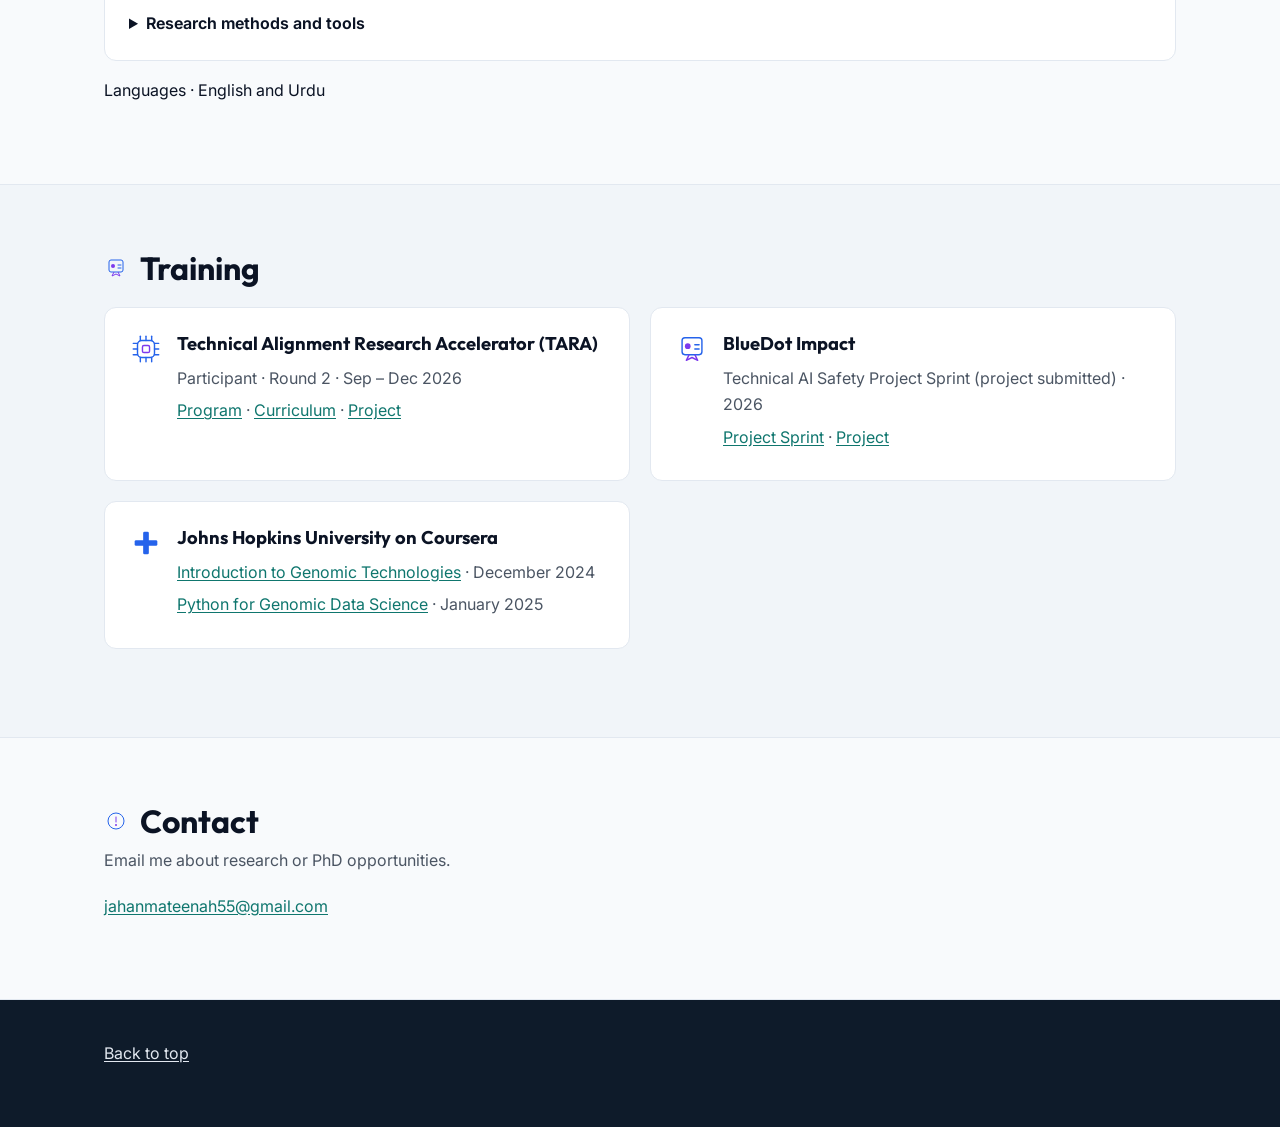
==== commit ac5236d6: "Name the Tisch Cancer Center collaborator in the myeloma project" ====
--- a/index.html
+++ b/index.html
@@ -223,7 +223,7 @@
 <h3 class="research-area" id="research-software">Research software</h3>
 <article class="card project-featured" id="project-myeloma">
 <h4>GPU-accelerated genomics for multiple myeloma</h4>
-<p>In an academic collaboration with a computational scientist at the Icahn School of Medicine at Mount Sinai, I worked on a sequencing workflow used by the Multiple Myeloma division. I helped integrate NVIDIA Parabricks on H100 GPUs, annotate cancer variants with CIViC evidence, and write the functions that turn TSV and CSV outputs into a final research report.</p>
+<p>I collaborated with Ali Quidwai and other computational scientists at the Icahn School of Medicine at Mount Sinai on a sequencing workflow for the multiple myeloma team at the <a href="https://icahn.mssm.edu/research/tisch">Mount Sinai Tisch Cancer Center</a>. I helped integrate NVIDIA Parabricks on H100 GPUs, annotate cancer variants with CIViC evidence, and write the functions that turn TSV and CSV outputs into a final research report.</p>
 <div class="project-links">
 <a class="link" href="https://github.com/MateenahJAHAN/myeloma-genomics-parabricks">My contribution</a>
 <a class="link" href="https://pan-theory-37309626.figma.site/">Workflow architecture</a>
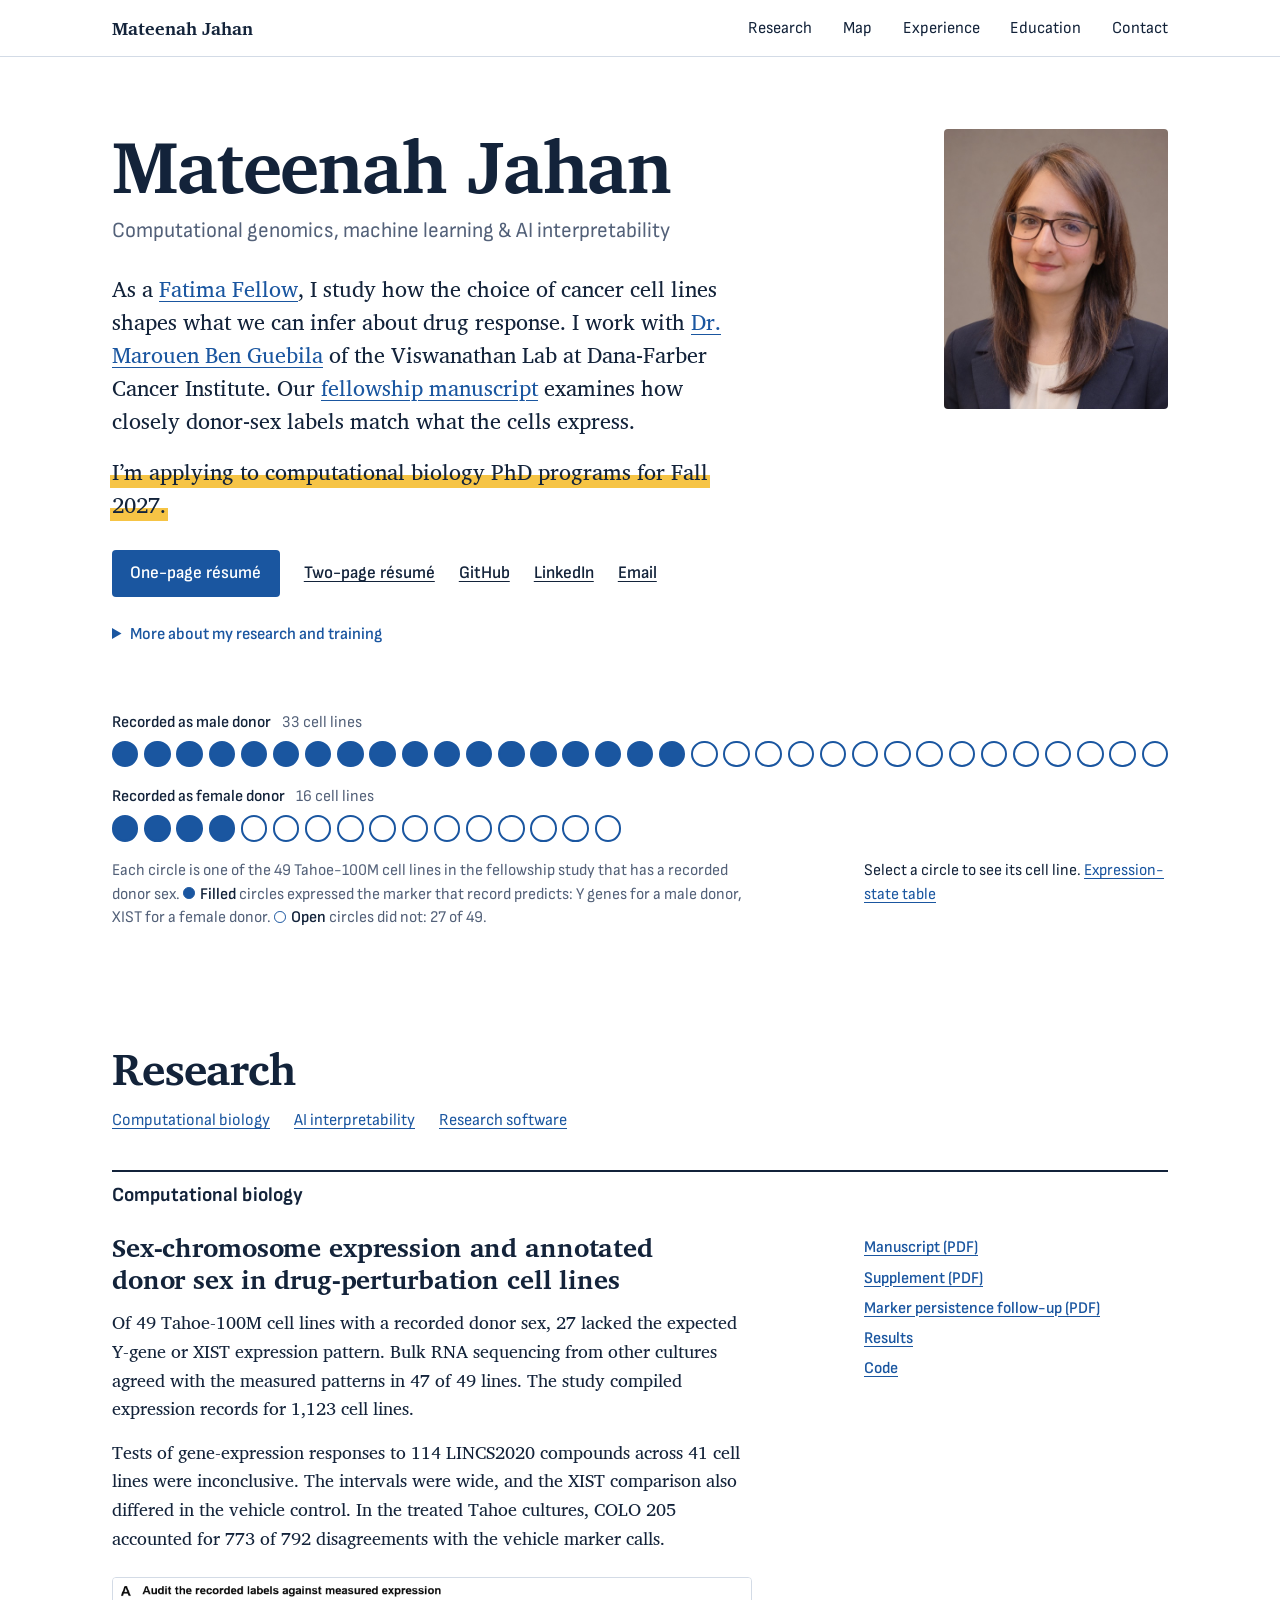
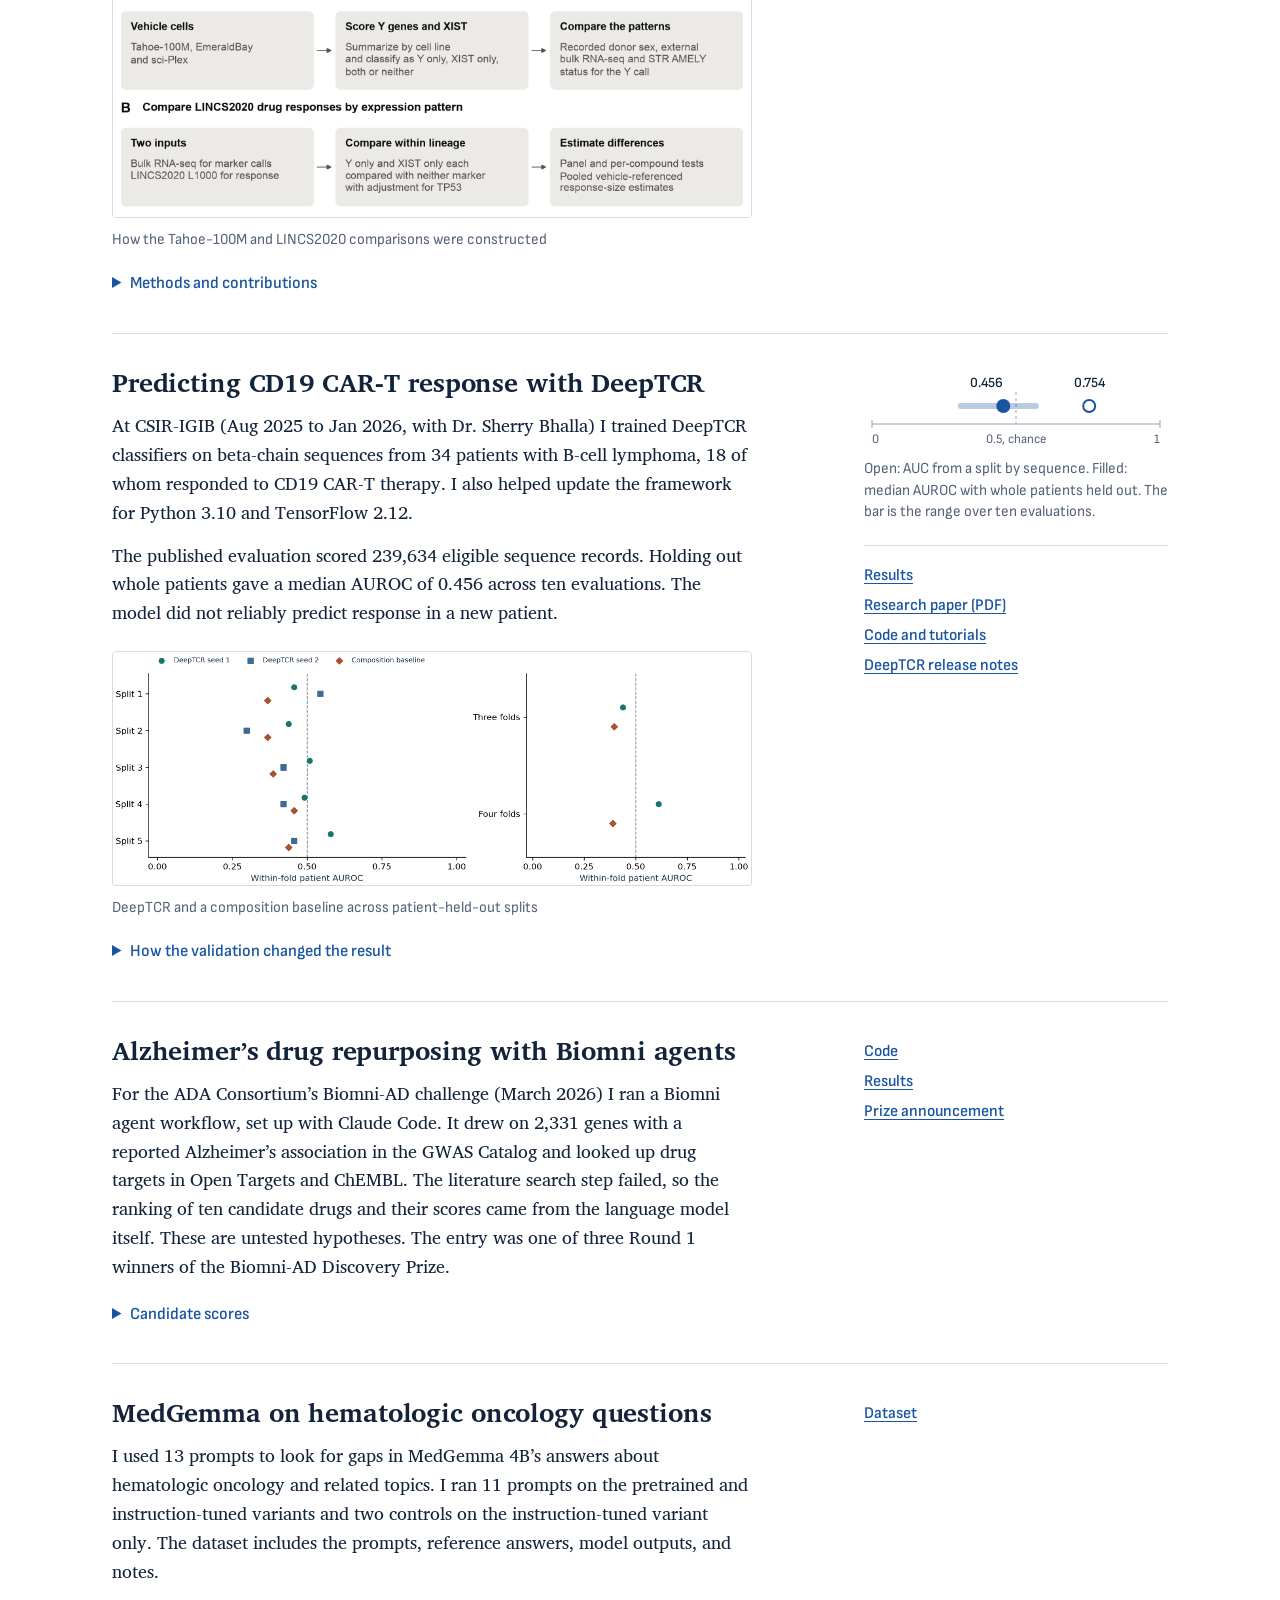
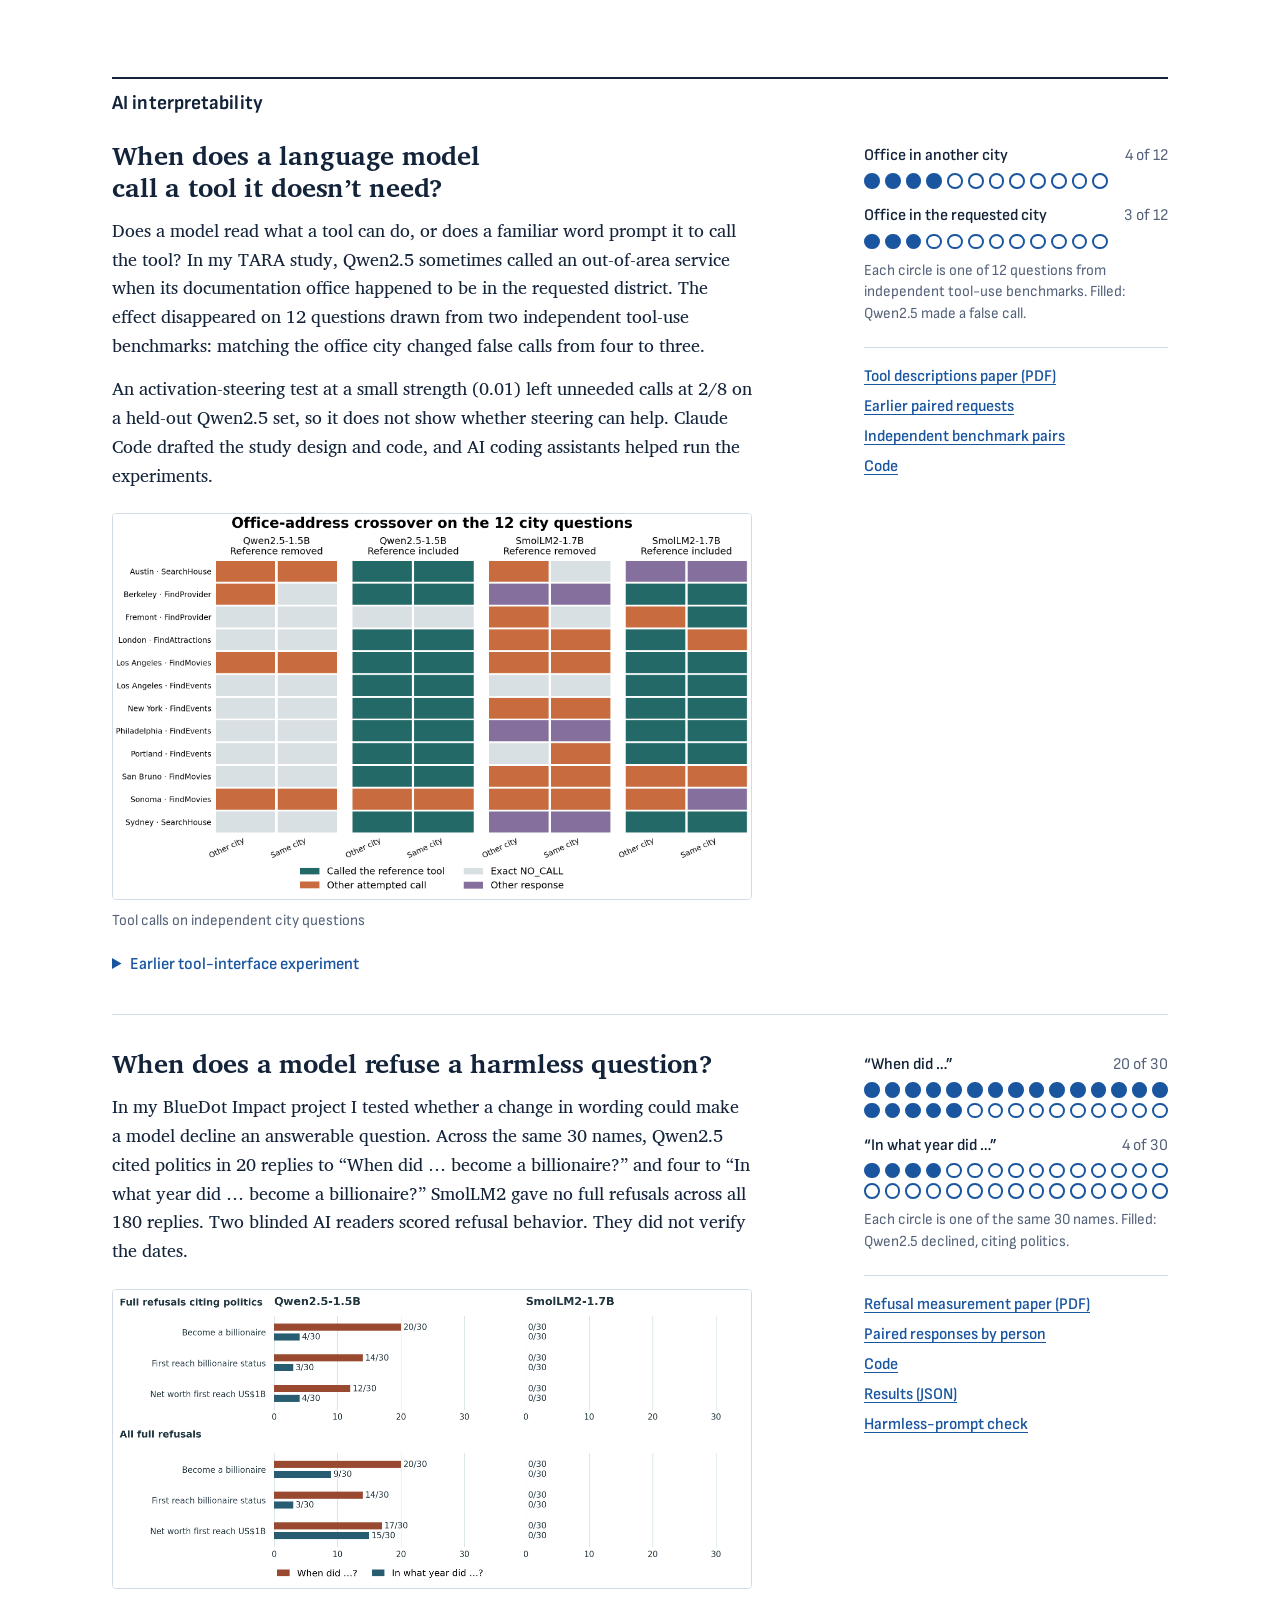
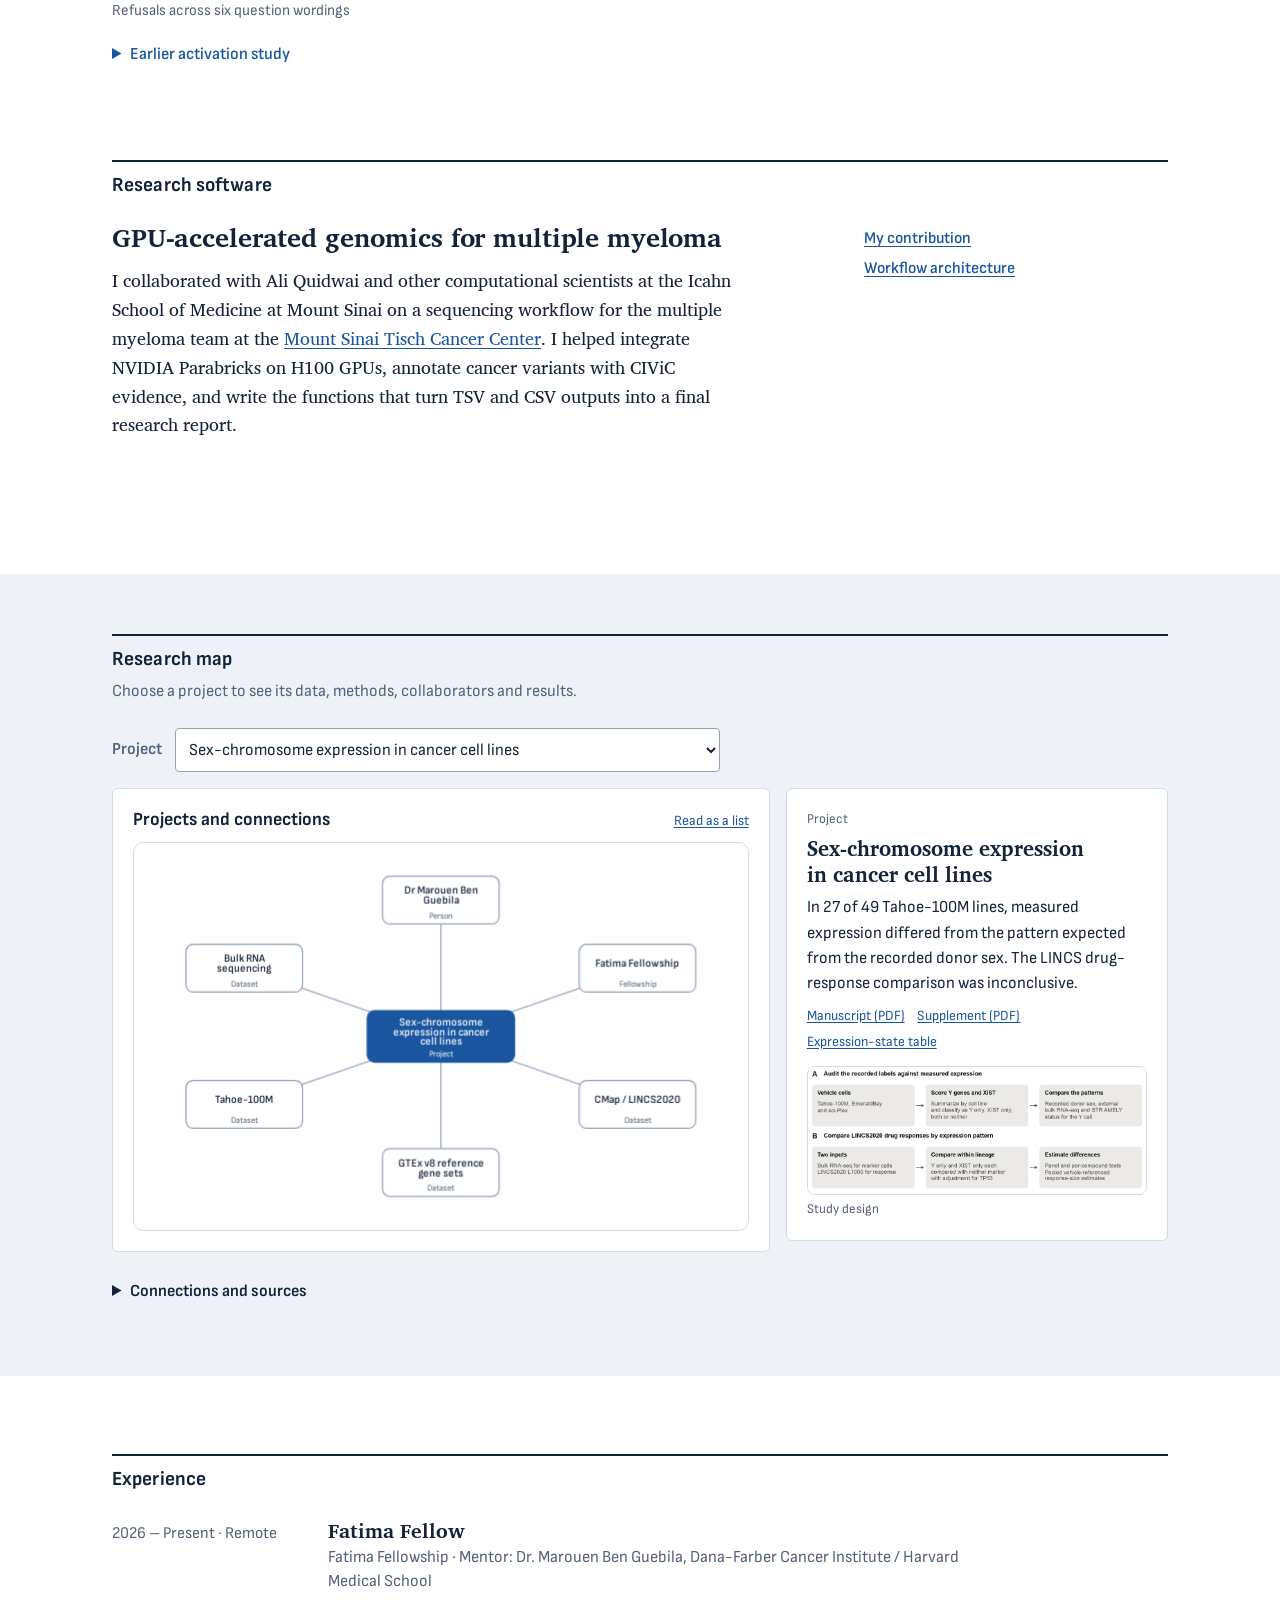
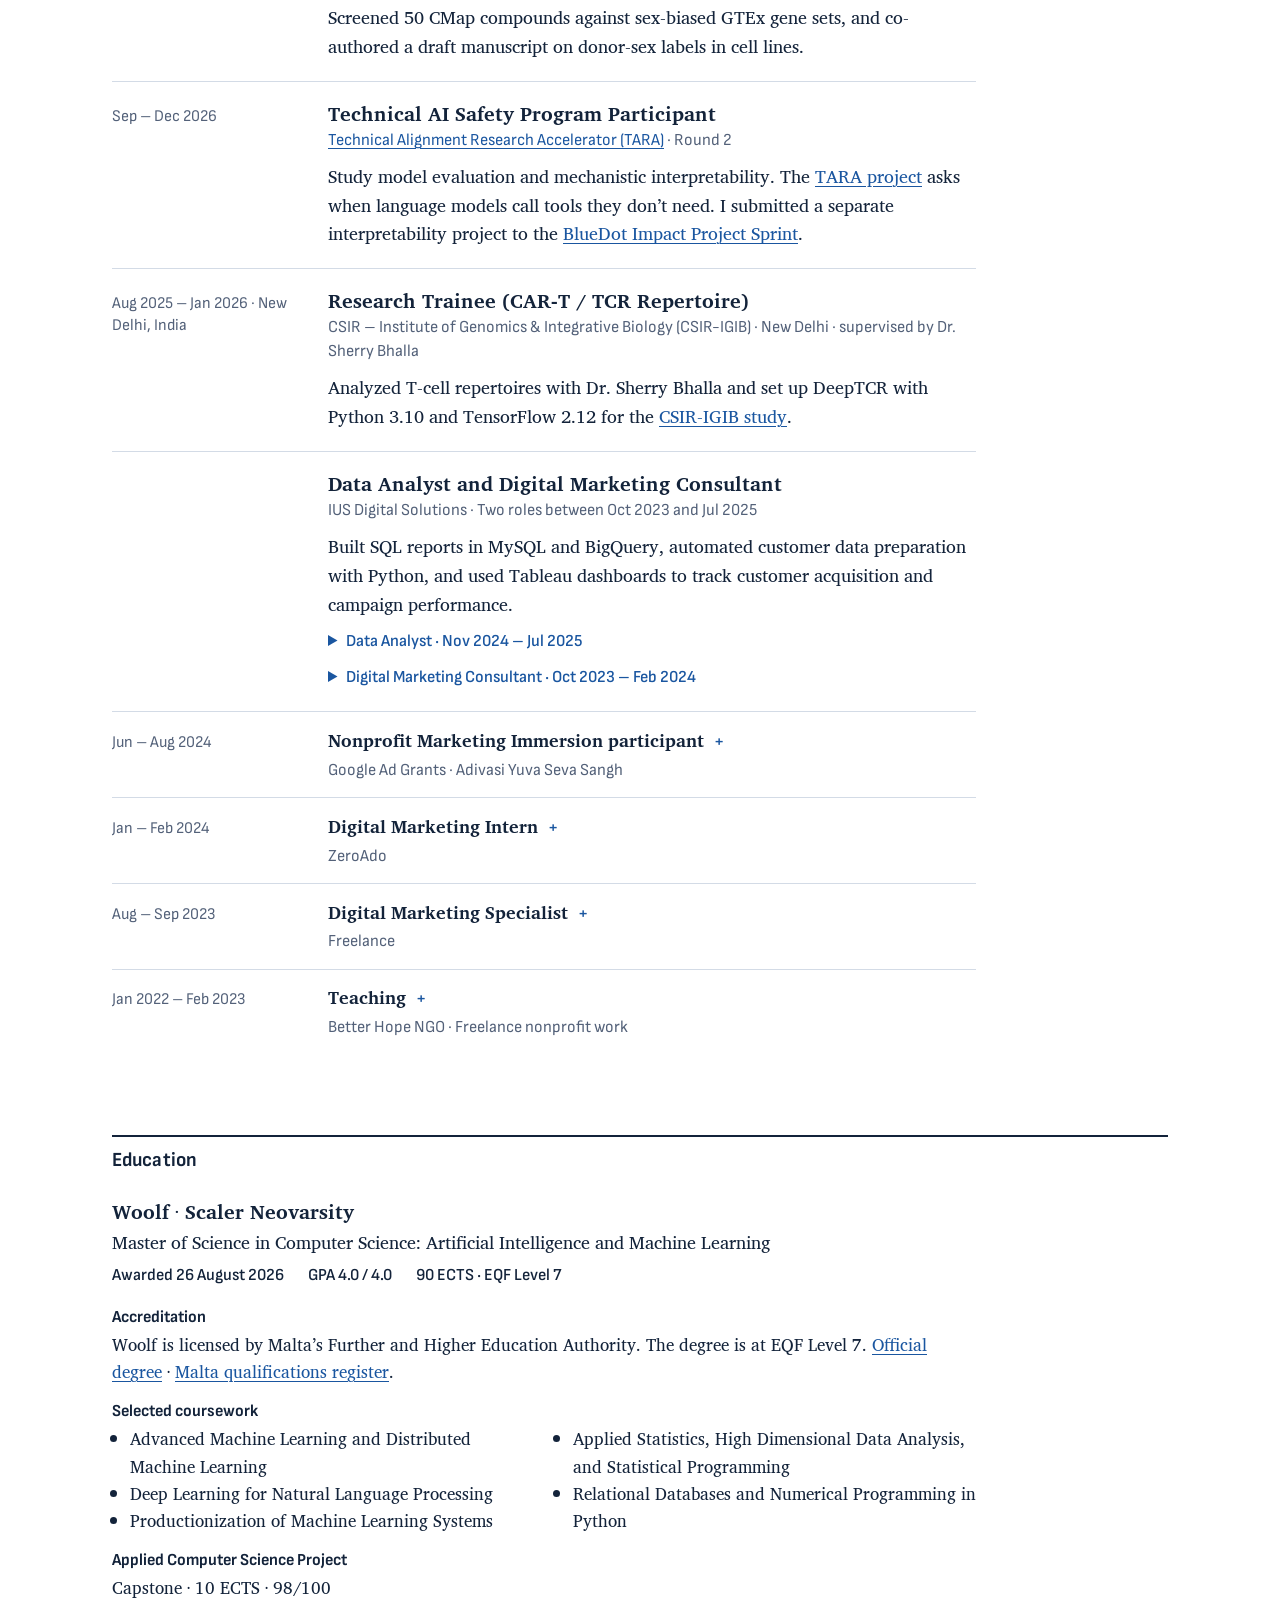
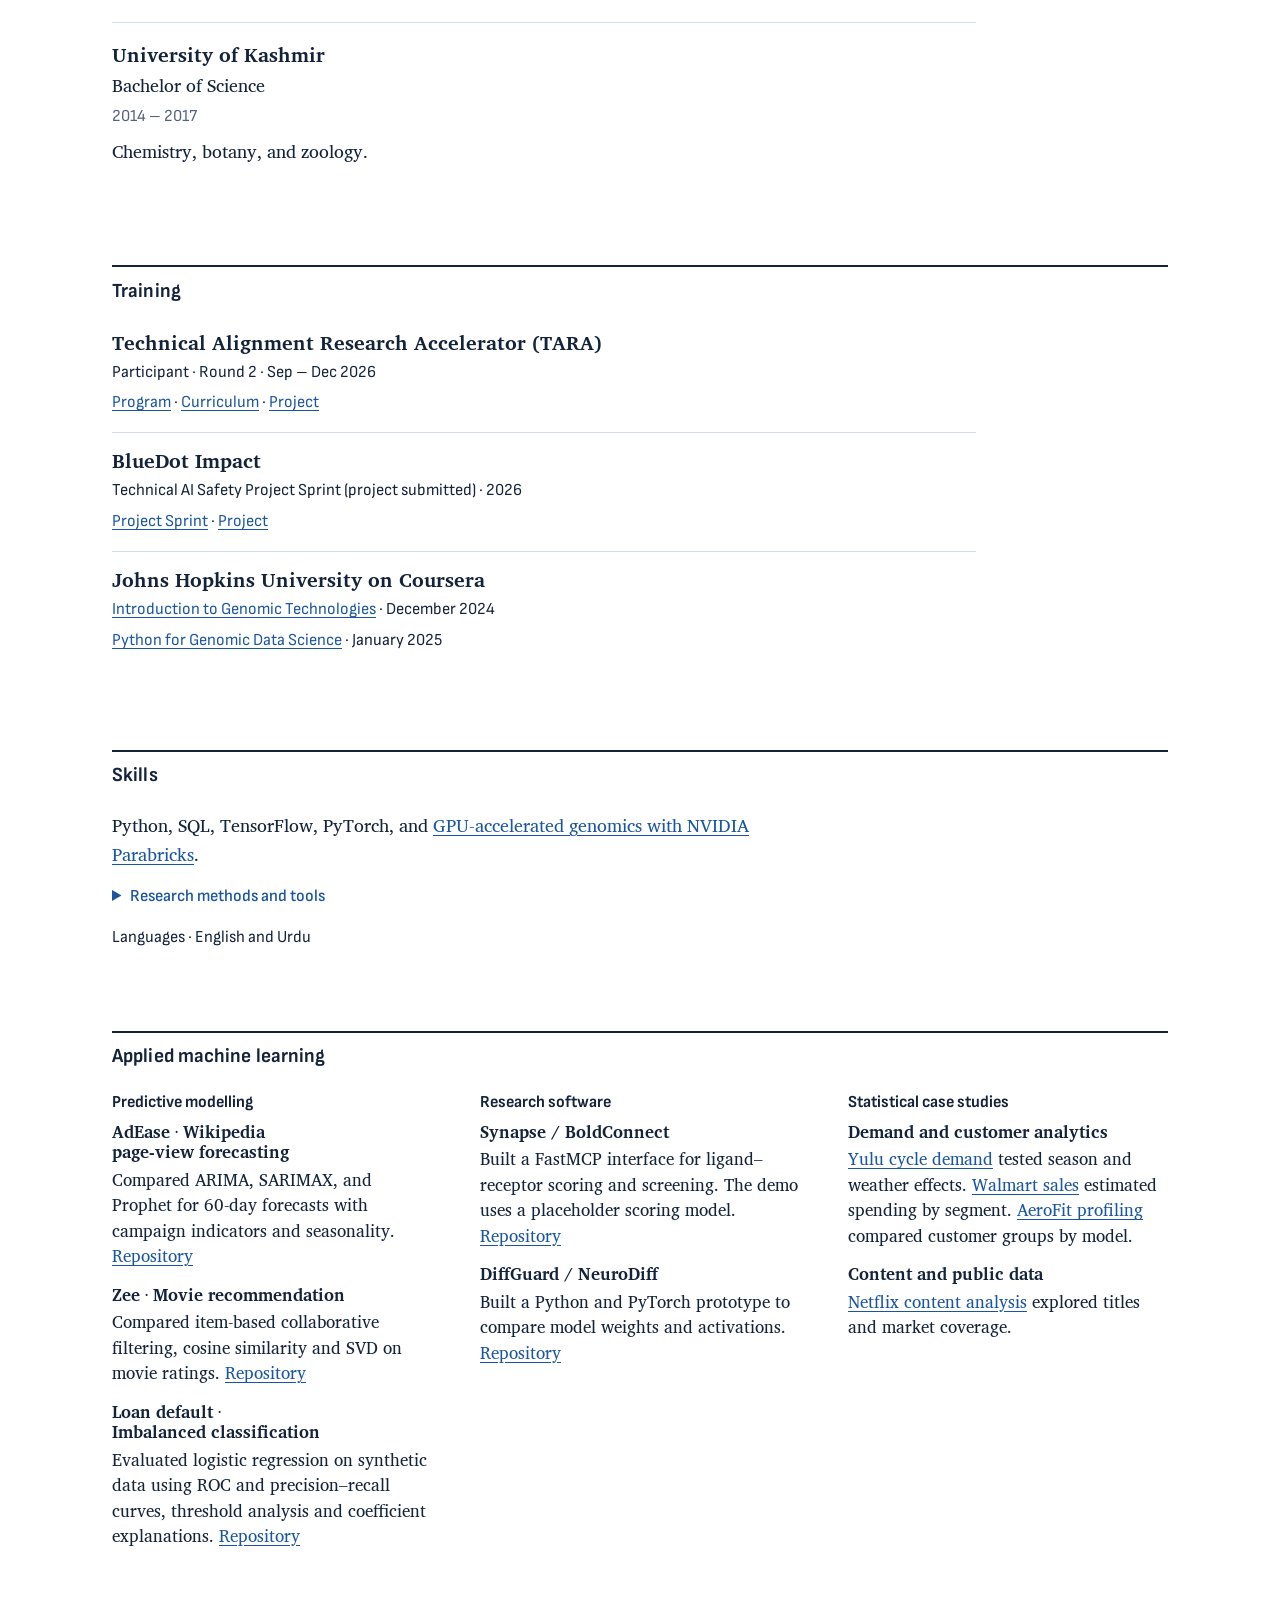
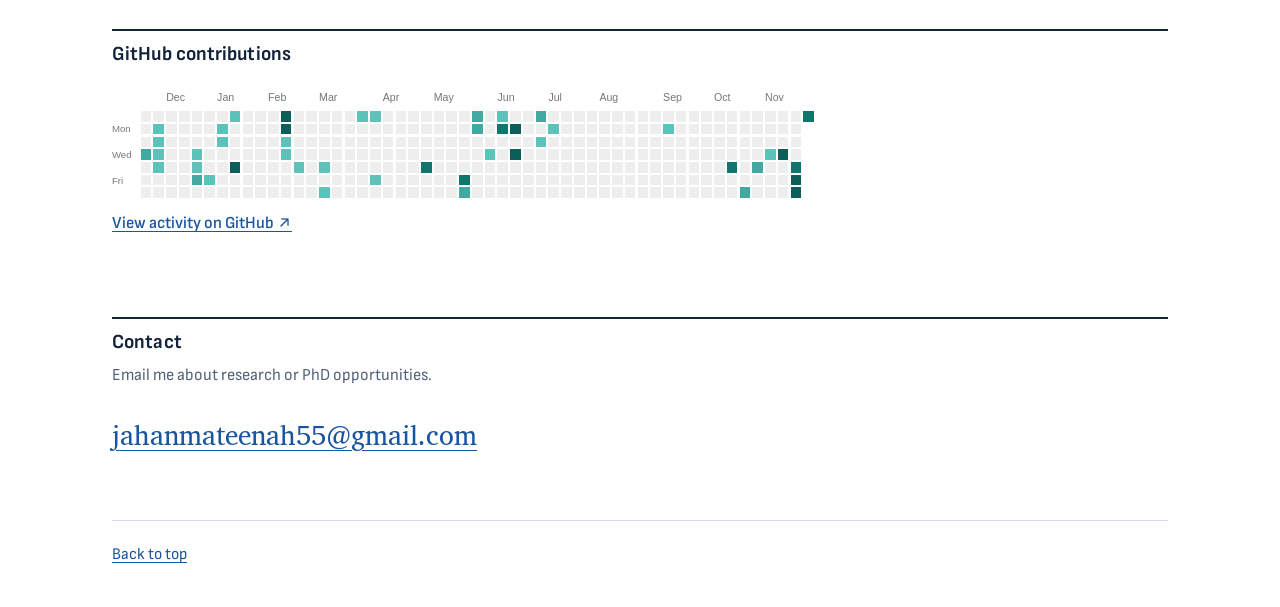
==== commit 82495c98: "Put research first and redraw the page layout The introduction now shows the 49 Tahoe-100M cell line" ====
--- a/index.html
+++ b/index.html
@@ -19,29 +19,24 @@
 <meta content="Mateenah Jahan is a Fatima Fellow working on gene expression and drug response in cancer cell lines, T-cell receptor repertoires, and how language models use tools." name="description"/>
 <link href="https://fonts.googleapis.com" rel="preconnect"/>
 <link crossorigin="" href="https://fonts.gstatic.com" rel="preconnect"/>
-<link href="https://fonts.googleapis.com/css2?family=Inter:wght@300;400;500;600;700;800&amp;display=swap" rel="stylesheet"/>
-<link href="https://fonts.googleapis.com/css2?family=Outfit:wght@500;600;700&amp;display=swap" rel="stylesheet"/>
-<link href="styles.css?v=20261121" rel="stylesheet"/>
-<link href="curation.css?v=20261122" rel="stylesheet"/>
+<link href="https://fonts.googleapis.com/css2?family=Charis+SIL:ital,wght@0,400;0,700;1,400;1,700&amp;family=Sofia+Sans+Semi+Condensed:wght@400;600;700&amp;display=swap" rel="stylesheet"/>
 <meta content="https://mateenahjahan.github.io/assets/illustrations/mateenah-academic-headshot.jpg" property="og:image"/><meta content="AI-assisted headshot of Mateenah Jahan" property="og:image:alt"/><link rel="stylesheet" href="research-map.css?v=map1"/>
+<link href="styles.css?v=20261122r" rel="stylesheet"/>
 <script defer src="research-map.js?v=20261122"></script>
+<script defer src="plate.js?v=1"></script>
 </head>
 <body>
 <a class="skip-link" href="#main-content">Skip to main content</a>
 <span id="top"></span><header class="portfolio-masthead"><div class="masthead-inner">
 <div class="container">
 <nav aria-label="Portfolio" class="nav">
-<a aria-label="Mateenah Jahan, home" class="logo" href="#top">maj</a>
+<a aria-label="Mateenah Jahan, home" class="logo" href="#top">Mateenah Jahan</a>
 <button class="menu-toggle" type="button" aria-controls="portfolio-sections" aria-expanded="false" hidden>Menu</button>
 <div class="nav-links" id="portfolio-sections">
-<a class="nav-wide" href="#about">About</a>
 <a href="#projects">Research</a>
 <a href="#research-map">Map</a>
-<a href="#applied-ml">Applied ML</a>
 <a href="#experience">Experience</a>
 <a href="#education">Education</a>
-<a class="nav-wide" href="#skills">Skills</a>
-<a class="nav-wide" href="#training">Training</a>
 <a href="#contact">Contact</a>
 </div>
 </nav>
@@ -53,13 +48,13 @@
 <div class="about-grid">
 <div class="about-text"><h1>Mateenah Jahan</h1><p class="intro-role">Computational genomics, machine learning &amp; AI interpretability</p>
 <p>As a <a href="https://fatima.institute/about">Fatima Fellow</a>, I study how the choice of cancer cell lines shapes what we can infer about drug response. I work with <a href="https://labs.dana-farber.org/viswanathanlab/our-team">Dr. Marouen Ben Guebila</a> of the Viswanathan Lab at Dana-Farber Cancer Institute. Our <a href="assets/papers/fellowship-manuscript.pdf">fellowship manuscript</a> examines how closely donor-sex labels match what the cells express.</p>
-<p class="application-line">I’m applying to computational biology PhD programs for Fall 2027.</p>
+<p class="application-line"><span>I’m applying to computational biology PhD programs for Fall 2027.</span></p>
 <div aria-label="Profile links" class="profile-actions">
-<a class="btn primary" href="#projects">Research projects</a>
+<a class="btn primary" href="assets/Mateenah_Jahan_PhD_Resume_One_Page.pdf?v=c7e596c4">One-page résumé</a>
+<a class="btn ghost" href="assets/Mateenah_Jahan_PhD_Resume_Two_Page.pdf?v=20261122">Two-page résumé</a>
 <a class="btn ghost" href="https://github.com/MateenahJAHAN">GitHub</a>
-<a class="btn ghost" href="assets/Mateenah_Jahan_PhD_Resume_One_Page.pdf?v=c7e596c4">One-page résumé</a>
-<a class="btn ghost" href="assets/Mateenah_Jahan_PhD_Resume_Two_Page.pdf?v=20261122">Two-page résumé</a>
 <a class="btn ghost" href="https://www.linkedin.com/in/maj-">LinkedIn</a>
+<a class="btn ghost" href="mailto:jahanmateenah55@gmail.com">Email</a>
 </div>
 <details class="research-bio">
 <summary>More about my research and training</summary>
@@ -73,57 +68,24 @@
 <figure class="profile-card">
 <img alt="Portrait of Mateenah Jahan" class="profile-photo" height="640" src="assets/illustrations/mateenah-academic-headshot.jpg" width="640"/>
 </figure></div>
-</div>
-</section><section class="section research-map" id="research-map" data-research-map="inline" aria-labelledby="map-title">
-<div class="container">
-<div class="section-header">
-<div class="section-title"><h2 id="map-title">Research map</h2></div>
-<p>Choose a project to see its data, methods, collaborators and results.</p>
-</div>
-<div class="map-controls" hidden>
-<label for="project-select">Project</label>
-<select id="project-select" name="project"></select>
-</div>
-<div class="map-layout" hidden>
-<div class="map-graph-panel">
-<div class="map-panel-heading">
-<h3 id="graph-heading">Projects and connections</h3>
-<a href="#connections-text">Read as a list</a>
-</div>
-<div class="map-graph">
-<svg id="research-graph" role="group" aria-labelledby="svg-title svg-desc" viewBox="0 0 1000 630">
-<title id="svg-title">Research connections</title>
-<desc id="svg-desc">Select an item to see its details.</desc>
-<g id="graph-content"></g>
-</svg>
-</div>
-</div>
-<section class="map-selection" aria-labelledby="selection-title">
-<div aria-live="polite" aria-atomic="true">
-<p class="map-selection-type" id="selection-type"></p>
-<h3 id="selection-title" tabindex="-1"></h3>
-<p id="selection-summary"></p>
-<p class="map-selection-stage" id="selection-stage" hidden></p>
-</div>
-<div class="map-source-links" id="selection-sources"></div>
-<figure class="map-figure" hidden id="selection-figure"></figure>
-<button class="map-return" hidden id="reset-project" type="button">Back to selected project</button>
-</section>
-<details class="map-text-connections" aria-labelledby="text-heading" id="connections-text">
-<summary id="text-heading">Connections and sources</summary>
-<ul id="connection-list"></ul>
-</details>
-</div>
-<div class="map-fallback">
-<ul><li><a href="#project-59">Fellowship manuscript</a></li><li><a href="#project-deeptcr">DeepTCR results and code</a></li><li><a href="#project-tara">TARA results</a></li><li><a href="#project-medgemma">MedGemma dataset</a></li><li><a href="#project-myeloma">Myeloma genomics workflow</a></li><li><a href="#applied-ml">Applied Machine Learning</a></li></ul>
-</div>
-</div>
-</section>
-<section class="section alt" id="projects">
-<div class="container">
-<div class="section-header">
-<div class="section-title">
-<img alt="" aria-hidden="true" class="section-icon" src="assets/icons/project.svg"/>
+<figure class="plate" id="label-plate">
+<div class="plate-grid" role="img" aria-label="49 Tahoe-100M cell lines with a recorded donor sex. Of 33 lines recorded as male, 18 expressed Y genes and 15 did not. Of 16 lines recorded as female, 4 expressed XIST and 12 did not.">
+<p class="plate-label plate-label-male">Recorded as male donor <span>33 cell lines</span></p>
+<div class="wells wells-male"><span class="well on" data-line="A-172, cns/brain: Y genes expressed"></span><span class="well on" data-line="A-427, lung: Y genes expressed"></span><span class="well on" data-line="A549, lung: Y genes expressed"></span><span class="well on" data-line="C32, skin: Y genes expressed"></span><span class="well on" data-line="CHP-212, peripheral nervous system: Y genes expressed"></span><span class="well on" data-line="H4, cns/brain: Y genes expressed"></span><span class="well on" data-line="HCT15, bowel: Y genes expressed"></span><span class="well on" data-line="HepG2/C3A, liver: Y genes expressed"></span><span class="well on" data-line="hTERT-HPNE, pancreas: Y genes expressed"></span><span class="well on" data-line="J82, bladder/urinary tract: Y genes expressed"></span><span class="well on" data-line="LoVo, bowel: Y genes expressed"></span><span class="well on" data-line="NCI-H460, lung: Y genes expressed"></span><span class="well on" data-line="NCI-H596, lung: Y genes expressed"></span><span class="well on" data-line="NCI-H661, lung: Y genes expressed"></span><span class="well on" data-line="SK-MEL-2, skin: Y genes expressed"></span><span class="well on" data-line="SNU-1, esophagus/stomach: Y genes expressed"></span><span class="well on" data-line="SNU-423, liver: Y genes expressed"></span><span class="well on" data-line="SW 1088, cns/brain: Y genes expressed"></span><span class="well" data-line="A498, kidney: Y genes not expressed, XIST expressed"></span><span class="well" data-line="CFPAC-1, pancreas: Y genes not expressed"></span><span class="well" data-line="COLO 205, bowel: Y genes not expressed"></span><span class="well" data-line="Hs 766T, pancreas: Y genes not expressed"></span><span class="well" data-line="KATO III, esophagus/stomach: Y genes not expressed"></span><span class="well" data-line="LOX-IMVI, skin: Y genes not expressed"></span><span class="well" data-line="MIA PaCa-2, pancreas: Y genes not expressed"></span><span class="well" data-line="NCI-H1792, lung: Y genes not expressed"></span><span class="well" data-line="NCI-H2030, lung: Y genes not expressed"></span><span class="well" data-line="NCI-H23, lung: Y genes not expressed"></span><span class="well" data-line="PANC-1, pancreas: Y genes not expressed"></span><span class="well" data-line="SHP-77, lung: Y genes not expressed"></span><span class="well" data-line="SW 1271, lung: Y genes not expressed"></span><span class="well" data-line="SW 900, lung: Y genes not expressed"></span><span class="well" data-line="SW480, bowel: Y genes not expressed"></span></div>
+<p class="plate-label plate-label-female">Recorded as female donor <span>16 cell lines</span></p>
+<div class="wells wells-female"><span class="well on" data-line="HT-29, bowel: XIST expressed"></span><span class="well on" data-line="NCI-H2122, lung: XIST expressed"></span><span class="well on" data-line="NCI-H2347, lung: XIST expressed"></span><span class="well on" data-line="SW48, bowel: XIST expressed"></span><span class="well" data-line="AN3 CA, uterus: XIST not expressed"></span><span class="well" data-line="AsPC-1, pancreas: XIST not expressed"></span><span class="well" data-line="BT-474, breast: XIST not expressed"></span><span class="well" data-line="C-33 A, cervix: XIST not expressed"></span><span class="well" data-line="HEC-1-A, uterus: XIST not expressed"></span><span class="well" data-line="HOP62, lung: XIST not expressed"></span><span class="well" data-line="HS-578T, breast: XIST not expressed"></span><span class="well" data-line="LS 180, bowel: XIST not expressed"></span><span class="well" data-line="NCI-H1573, lung: XIST not expressed"></span><span class="well" data-line="Panc 03.27, pancreas: XIST not expressed"></span><span class="well" data-line="RPMI-7951, skin: XIST not expressed"></span><span class="well" data-line="SW1417, bowel: XIST not expressed"></span></div>
+</div>
+<figcaption>
+<p>Each circle is one of the 49 Tahoe-100M cell lines in the fellowship study that has a recorded donor sex. <span class="key"><span class="well on"></span>Filled</span> circles expressed the marker that record predicts: Y genes for a male donor, XIST for a female donor. <span class="key"><span class="well"></span>Open</span> circles did not: 27 of 49.</p>
+<p class="plate-readout">Select a circle to see its cell line. <a href="https://github.com/MateenahJAHAN/Project-59-CMAP-Sex-Differences/blob/main/analysis/data/tahoe-emeraldbay-expression-states.tsv">Expression-state table</a></p>
+</figcaption>
+</figure>
+</div>
+</section>
+<section class="section" id="projects">
+<div class="container">
+<div class="section-header">
+<div class="section-title">
 <h2>Research</h2>
 </div>
 </div>
@@ -139,6 +101,7 @@
 <h4>Sex-chromosome expression and annotated donor sex in drug-perturbation cell lines</h4>
 <p>Of 49 Tahoe-100M cell lines with a recorded donor sex, 27 lacked the expected Y-gene or XIST expression pattern. Bulk RNA sequencing from other cultures agreed with the measured patterns in 47 of 49 lines. The study compiled expression records for 1,123 cell lines.</p>
 <p class="research-meta" id="project-59-details">Tests of gene-expression responses to 114 LINCS2020 compounds across 41 cell lines were inconclusive. The intervals were wide, and the XIST comparison also differed in the vehicle control. In the treated Tahoe cultures, COLO 205 accounted for 773 of 792 disagreements with the vehicle marker calls.</p>
+<aside class="entry-margin">
 <div class="project-links">
 <a class="link" href="assets/papers/fellowship-manuscript.pdf">Manuscript (PDF)</a>
 <a class="link" href="assets/papers/fellowship-supplement.pdf">Supplement (PDF)</a>
@@ -146,6 +109,7 @@
 <a class="link" href="https://github.com/MateenahJAHAN/Project-59-CMAP-Sex-Differences/tree/main/verification">Results</a>
 <a class="link" href="https://github.com/MateenahJAHAN/Project-59-CMAP-Sex-Differences/tree/main/analysis">Code</a>
 </div>
+</aside>
 
 <figure class="research-figure"><a href="https://github.com/MateenahJAHAN/Project-59-CMAP-Sex-Differences/blob/main/manuscript/figures/fig1_design.pdf"><img src="assets/research/fellowship-study-design.png" width="1950" height="732" loading="lazy" decoding="async" alt="Two workflows: compare vehicle-cell Y-gene and XIST expression with donor labels and other assays, and use bulk RNA sequencing to compare LINCS2020 drug responses within lineage."></a><figcaption>How the Tahoe-100M and LINCS2020 comparisons were constructed</figcaption></figure>
 <details class="project-evidence">
@@ -158,12 +122,28 @@
 <h4>Predicting CD19 CAR-T response with DeepTCR</h4>
 <p>At CSIR-IGIB (Aug 2025 to Jan 2026, with Dr. Sherry Bhalla) I trained DeepTCR classifiers on beta-chain sequences from 34 patients with B-cell lymphoma, 18 of whom responded to CD19 CAR-T therapy. I also helped update the framework for Python 3.10 and TensorFlow 2.12.</p>
 <p>The published evaluation scored 239,634 eligible sequence records. Holding out whole patients gave a median AUROC of 0.456 across ten evaluations. The model did not reliably predict response in a new patient.</p>
+<aside class="entry-margin">
+<figure class="readout">
+<svg viewBox="0 0 304 76" role="img" aria-label="AUROC on a scale from 0 to 1. Split by sequence: 0.754. Whole patients held out: median 0.456, range 0.298 to 0.579. Chance is 0.5.">
+<line x1="8" x2="296" y1="52" y2="52" stroke="#94a3b8"/>
+<line x1="152.0" x2="152.0" y1="20" y2="52" stroke="#94a3b8" stroke-dasharray="3 3"/>
+<line x1="8" x2="8" y1="48" y2="56" stroke="#94a3b8"/><line x1="296" x2="296" y1="48" y2="56" stroke="#94a3b8"/>
+<rect x="93.8" y="31" width="81.0" height="6" rx="3" fill="#1a56a0" opacity="0.3"/>
+<circle cx="139.3" cy="34" r="7" fill="#1a56a0"/>
+<circle cx="225.2" cy="34" r="6" fill="#fff" stroke="#1a56a0" stroke-width="2"/>
+<text class="value" x="139.3" y="15" text-anchor="end">0.456</text>
+<text class="value" x="225.2" y="15" text-anchor="middle">0.754</text>
+<text x="8" y="71">0</text><text x="152.0" y="71" text-anchor="middle">0.5, chance</text><text x="296" y="71" text-anchor="end">1</text>
+</svg>
+<figcaption>Open: AUC from a split by sequence. Filled: median AUROC with whole patients held out. The bar is the range over ten evaluations.</figcaption>
+</figure>
 <div class="project-links">
 <a class="link" href="https://github.com/MateenahJAHAN/Final_Deliverable_DeepTCRResearch_Mateenah_Jahan_CSIR/blob/main/validation/repeated-patient-cv/REPORT.md">Results</a>
 <a class="link" href="https://github.com/MateenahJAHAN/Final_Deliverable_DeepTCRResearch_Mateenah_Jahan_CSIR/blob/main/paper/main.pdf">Research paper (PDF)</a>
 <a class="link" href="https://github.com/MateenahJAHAN/Deep-TCR---All-tutorial-working">Code and tutorials</a>
 <a class="link" href="https://github.com/sidhomj/DeepTCR/commit/715f6642292a296aa22ffba1b219908fd5af5c5f">DeepTCR release notes</a>
 </div>
+</aside>
 
 <figure class="research-figure"><a href="https://github.com/MateenahJAHAN/Final_Deliverable_DeepTCRResearch_Mateenah_Jahan_CSIR/blob/main/figures/correction/repeated-patient-auroc.png"><img src="assets/research/deeptcr-repeated-patient-auroc.png" width="2340" height="855" loading="lazy" decoding="async" alt="Within-fold patient AUROC for DeepTCR with two training seeds and for a composition baseline, across five patient splits. Most points fall below 0.5."></a><figcaption>DeepTCR and a composition baseline across patient-held-out splits</figcaption></figure>
 <details class="project-evidence">
@@ -174,11 +154,13 @@
 </article><article class="card project-featured" id="project-biomni">
 <h4>Alzheimer’s drug repurposing with Biomni agents</h4>
 <p>For the ADA Consortium’s Biomni-AD challenge (March 2026) I ran a Biomni agent workflow, set up with Claude Code. It drew on 2,331 genes with a reported Alzheimer’s association in the GWAS Catalog and looked up drug targets in Open Targets and ChEMBL. The literature search step failed, so the ranking of ten candidate drugs and their scores came from the language model itself. These are untested hypotheses. The entry was one of three Round 1 winners of the Biomni-AD Discovery Prize.</p>
+<aside class="entry-margin">
 <div class="project-links">
 <a class="link" href="https://github.com/MateenahJAHAN/biomni-ad-drug-repurposing">Code</a>
 <a class="link" href="https://github.com/MateenahJAHAN/biomni-ad-drug-repurposing/blob/e78b8c81dc96c89f538e3b4bb9e3686187300089/results/ad_repurposing_results.md">Results</a>
 <a class="link" href="assets/biomni-ad-winners.png">Prize announcement</a>
 </div>
+</aside>
 <details class="project-evidence">
 <summary>Candidate scores</summary>
 <figure><a href="https://github.com/MateenahJAHAN/biomni-ad-drug-repurposing/blob/e78b8c81dc96c89f538e3b4bb9e3686187300089/results/drug_repurposing_scores.png"><img src="assets/research/biomni-candidate-scores.png" width="2970" height="1764" loading="lazy" decoding="async" alt="Chart ranking computational drug repurposing hypotheses for Alzheimer’s disease."></a><figcaption>Scores the agent assigned to the 10 candidates</figcaption></figure>
@@ -186,7 +168,11 @@
 </article><article class="card project-featured" id="project-medgemma">
 <h4>MedGemma on hematologic oncology questions</h4>
 <p>I used 13 prompts to look for gaps in MedGemma 4B’s answers about hematologic oncology and related topics. I ran 11 prompts on the pretrained and instruction-tuned variants and two controls on the instruction-tuned variant only. The dataset includes the prompts, reference answers, model outputs, and notes.</p>
+<aside class="entry-margin">
+<div class="project-links">
 <a class="link" href="https://huggingface.co/datasets/Mateenah/medgemma-4b-hematologic-oncology-blind-spots">Dataset</a>
+</div>
+</aside>
 </article></div>
 <h3 class="research-area" id="interpretability-research">AI interpretability</h3>
 <div class="project-featured-grid">
@@ -194,12 +180,23 @@
 <h4>When does a language model call a tool it doesn’t need?</h4>
 <p>Does a model read what a tool can do, or does a familiar word prompt it to call the tool? In my TARA study, Qwen2.5 sometimes called an out-of-area service when its documentation office happened to be in the requested district. The effect disappeared on 12 questions drawn from two independent tool-use benchmarks: matching the office city changed false calls from four to three.</p>
 <p class="research-meta">An activation-steering test at a small strength (0.01) left unneeded calls at 2/8 on a held-out Qwen2.5 set, so it does not show whether steering can help. Claude Code drafted the study design and code, and AI coding assistants helped run the experiments.</p>
+<aside class="entry-margin">
+<figure class="readout">
+<div role="img" aria-label="False tool calls on 12 independent questions: 4 when the documentation office was in another city, 3 when it was in the requested city.">
+<p class="readout-label">Office in another city <span>4 of 12</span></p>
+<div class="wells wells-12"><span class="well on"></span><span class="well on"></span><span class="well on"></span><span class="well on"></span><span class="well"></span><span class="well"></span><span class="well"></span><span class="well"></span><span class="well"></span><span class="well"></span><span class="well"></span><span class="well"></span></div>
+<p class="readout-label">Office in the requested city <span>3 of 12</span></p>
+<div class="wells wells-12"><span class="well on"></span><span class="well on"></span><span class="well on"></span><span class="well"></span><span class="well"></span><span class="well"></span><span class="well"></span><span class="well"></span><span class="well"></span><span class="well"></span><span class="well"></span><span class="well"></span></div>
+</div>
+<figcaption>Each circle is one of 12 questions from independent tool-use benchmarks. Filled: Qwen2.5 made a false call.</figcaption>
+</figure>
 <div class="project-links">
 <a class="link" href="https://github.com/MateenahJAHAN/tara-chat-tool-study/blob/main/followup_v3_tool_documentation/TARA_Tool_Applicability.pdf">Tool descriptions paper (PDF)</a>
 <a class="link" href="https://github.com/MateenahJAHAN/tara-chat-tool-study/blob/main/followup_v2_tool_applicability/RESULTS.md">Earlier paired requests</a>
 <a class="link" href="https://github.com/MateenahJAHAN/tara-chat-tool-study/blob/main/followup_v3_tool_documentation/independent_descriptions/catalogue_pairs.csv">Independent benchmark pairs</a>
 <a class="link" href="https://github.com/MateenahJAHAN/tara-chat-tool-study">Code</a>
 </div>
+</aside>
 <figure class="research-figure"><a href="https://github.com/MateenahJAHAN/tara-chat-tool-study/blob/main/followup_v3_tool_documentation/independent_descriptions/catalogue_office_pairs.png"><img src="assets/research/tara-office-city.png" width="2046" height="1232" loading="lazy" decoding="async" alt="Each paired point compares attempted tool calls on an external city question when the documentation office matches or differs from the requested city."></a><figcaption>Tool calls on independent city questions</figcaption></figure>
 <details class="project-evidence">
 <summary>Earlier tool-interface experiment</summary>
@@ -209,6 +206,16 @@
 </article><article class="card project-featured" id="project-refusal">
 <h4>When does a model refuse a harmless question?</h4>
 <p>In my BlueDot Impact project I tested whether a change in wording could make a model decline an answerable question. Across the same 30 names, Qwen2.5 cited politics in 20 replies to “When did … become a billionaire?” and four to “In what year did … become a billionaire?” SmolLM2 gave no full refusals across all 180 replies. Two blinded AI readers scored refusal behavior. They did not verify the dates.</p>
+<aside class="entry-margin">
+<figure class="readout">
+<div role="img" aria-label="Replies in which Qwen2.5 declined, citing politics, across the same 30 names: 20 for the wording When did, 4 for the wording In what year did.">
+<p class="readout-label">“When did …” <span>20 of 30</span></p>
+<div class="wells"><span class="well on"></span><span class="well on"></span><span class="well on"></span><span class="well on"></span><span class="well on"></span><span class="well on"></span><span class="well on"></span><span class="well on"></span><span class="well on"></span><span class="well on"></span><span class="well on"></span><span class="well on"></span><span class="well on"></span><span class="well on"></span><span class="well on"></span><span class="well on"></span><span class="well on"></span><span class="well on"></span><span class="well on"></span><span class="well on"></span><span class="well"></span><span class="well"></span><span class="well"></span><span class="well"></span><span class="well"></span><span class="well"></span><span class="well"></span><span class="well"></span><span class="well"></span><span class="well"></span></div>
+<p class="readout-label">“In what year did …” <span>4 of 30</span></p>
+<div class="wells"><span class="well on"></span><span class="well on"></span><span class="well on"></span><span class="well on"></span><span class="well"></span><span class="well"></span><span class="well"></span><span class="well"></span><span class="well"></span><span class="well"></span><span class="well"></span><span class="well"></span><span class="well"></span><span class="well"></span><span class="well"></span><span class="well"></span><span class="well"></span><span class="well"></span><span class="well"></span><span class="well"></span><span class="well"></span><span class="well"></span><span class="well"></span><span class="well"></span><span class="well"></span><span class="well"></span><span class="well"></span><span class="well"></span><span class="well"></span><span class="well"></span></div>
+</div>
+<figcaption>Each circle is one of the same 30 names. Filled: Qwen2.5 declined, citing politics.</figcaption>
+</figure>
 <div class="project-links">
 <a class="link" href="https://github.com/MateenahJAHAN/refusal-categories/blob/main/followup_v2_refusal_measurement/BlueDot_Refusal_Measurement.pdf">Refusal measurement paper (PDF)</a>
 <a class="link" href="https://github.com/MateenahJAHAN/refusal-categories/blob/main/followup_v2_refusal_measurement/smol_names/person_pairs.csv">Paired responses by person</a>
@@ -216,6 +223,7 @@
 <a class="link" href="https://huggingface.co/datasets/Mateenah/refusal-categories-results/blob/917856ed158f4dcb70ade8b5a49f0cf4accce71c/results_v0.2.json">Results (JSON)</a>
 <a class="link" href="https://github.com/MateenahJAHAN/refusal-categories#kl-gate-replay">Harmless-prompt check</a>
 </div>
+</aside>
 <figure class="research-figure"><a href="https://github.com/MateenahJAHAN/refusal-categories/blob/main/followup_v2_refusal_measurement/smol_names/model_comparison.png"><img src="assets/research/bluedot-wording.png" width="2510" height="1174" loading="lazy" decoding="async" alt="Full refusals and refusals citing politics for Qwen2.5 and SmolLM2 across three pairs of question wordings about 30 names."></a><figcaption>Refusals across six question wordings</figcaption></figure>
 <details class="project-evidence"><summary>Earlier activation study</summary><p>I estimated four refusal directions in Qwen2.5. Their mean cosine similarity was 0.84, compared with 0.98 after shuffling the category labels. Each direction also changed answers on harmless prompts, leaving its specificity to refusal unresolved. AI coding assistants helped with the code and the write-up.</p></details>
 
@@ -224,55 +232,64 @@
 <article class="card project-featured" id="project-myeloma">
 <h4>GPU-accelerated genomics for multiple myeloma</h4>
 <p>I collaborated with Ali Quidwai and other computational scientists at the Icahn School of Medicine at Mount Sinai on a sequencing workflow for the multiple myeloma team at the <a href="https://icahn.mssm.edu/research/tisch">Mount Sinai Tisch Cancer Center</a>. I helped integrate NVIDIA Parabricks on H100 GPUs, annotate cancer variants with CIViC evidence, and write the functions that turn TSV and CSV outputs into a final research report.</p>
+<aside class="entry-margin">
 <div class="project-links">
 <a class="link" href="https://github.com/MateenahJAHAN/myeloma-genomics-parabricks">My contribution</a>
 <a class="link" href="https://pan-theory-37309626.figma.site/">Workflow architecture</a>
 </div>
+</aside>
 </article>
 </div></div>
 </section>
-<section class="section alt" id="applied-ml">
-<div class="container">
-<div class="section-header"><div class="section-title">
-<img src="assets/icons/data.svg" class="section-icon" alt="" aria-hidden="true" width="24" height="24">
-<h2>Applied machine learning</h2>
-</div></div>
-<div class="applied-project-groups">
-<section class="card applied-project-group">
-<h3>Predictive modelling</h3>
-<ul>
-<li><h4>AdEase · Wikipedia page-view forecasting</h4><p>Compared ARIMA, SARIMAX, and Prophet for 60-day forecasts with campaign indicators and seasonality. <a href="https://github.com/MateenahJAHAN/adease-wikipedia-timeseries-forecasting">Repository</a></p></li>
-<li><h4>Zee · Movie recommendation</h4><p>Compared item-based collaborative filtering, cosine similarity and SVD on movie ratings. <a href="https://github.com/MateenahJAHAN/Zee-Recommender-Systems">Repository</a></p></li>
-<li><h4>Loan default · Imbalanced classification</h4><p>Evaluated logistic regression on synthetic data using ROC and precision–recall curves, threshold analysis and coefficient explanations. <a href="https://github.com/MateenahJAHAN/Predictive-Analytics-in-Asymmetric-Data-A-Robust-Classification-Framework">Repository</a></p></li>
-</ul>
-</section>
-<section class="card applied-project-group">
-<h3>Research software</h3>
-<ul>
-<li><h4>Synapse / BoldConnect</h4><p>Built a FastMCP interface for ligand–receptor scoring and screening. The demo uses a placeholder scoring model. <a href="https://github.com/MateenahJAHAN/BoldConnect">Repository</a></p></li>
-<li><h4>DiffGuard / NeuroDiff</h4><p>Built a Python and PyTorch prototype to compare model weights and activations. <a href="https://github.com/MateenahJAHAN/Differential-Model-Alignment">Repository</a></p></li>
-</ul>
-</section>
-<section class="card applied-project-group">
-<h3>Statistical case studies</h3>
-<ul>
-<li><h4>Demand and customer analytics</h4><p><a href="https://github.com/MateenahJAHAN/Yulu-Electric-Cycle-Demand-Analysis-">Yulu cycle demand</a> tested season and weather effects. <a href="https://github.com/MateenahJAHAN/Walmart-Black-Friday-Sales-Analysis">Walmart sales</a> estimated spending by segment. <a href="https://github.com/MateenahJAHAN/AeroFit-Treadmill-Customer-Profiling">AeroFit profiling</a> compared customer groups by model.</p></li>
-<li><h4>Content and public data</h4><p><a href="https://github.com/MateenahJAHAN/Netflix-data-project">Netflix content analysis</a> explored titles and market coverage.</p></li>
-</ul>
-</section>
-</div>
-</div>
-</section>
-<section class="section" id="github-activity" aria-labelledby="activity-title"><div class="container">
-<div class="section-header"><div class="section-title"><h2 id="activity-title">GitHub contributions</h2></div></div>
-<a class="contribution-calendar" aria-label="View Mateenah Jahan’s contribution activity on GitHub" href="https://github.com/MateenahJAHAN?tab=overview">
-<img src="https://ghchart.rshah.org/0f766e/MateenahJAHAN" width="663" height="104" alt="Contribution calendar for Mateenah Jahan over the past year." loading="lazy" decoding="async">
-<span>View activity on GitHub <span aria-hidden="true">↗</span></span></a></div></section>
+<section class="section research-map" id="research-map" data-research-map="inline" aria-labelledby="map-title">
+<div class="container">
+<div class="section-header">
+<div class="section-title"><h2 id="map-title">Research map</h2></div>
+<p>Choose a project to see its data, methods, collaborators and results.</p>
+</div>
+<div class="map-controls" hidden>
+<label for="project-select">Project</label>
+<select id="project-select" name="project"></select>
+</div>
+<div class="map-layout" hidden>
+<div class="map-graph-panel">
+<div class="map-panel-heading">
+<h3 id="graph-heading">Projects and connections</h3>
+<a href="#connections-text">Read as a list</a>
+</div>
+<div class="map-graph">
+<svg id="research-graph" role="group" aria-labelledby="svg-title svg-desc" viewBox="0 0 1000 630">
+<title id="svg-title">Research connections</title>
+<desc id="svg-desc">Select an item to see its details.</desc>
+<g id="graph-content"></g>
+</svg>
+</div>
+</div>
+<section class="map-selection" aria-labelledby="selection-title">
+<div aria-live="polite" aria-atomic="true">
+<p class="map-selection-type" id="selection-type"></p>
+<h3 id="selection-title" tabindex="-1"></h3>
+<p id="selection-summary"></p>
+<p class="map-selection-stage" id="selection-stage" hidden></p>
+</div>
+<div class="map-source-links" id="selection-sources"></div>
+<figure class="map-figure" hidden id="selection-figure"></figure>
+<button class="map-return" hidden id="reset-project" type="button">Back to selected project</button>
+</section>
+<details class="map-text-connections" aria-labelledby="text-heading" id="connections-text">
+<summary id="text-heading">Connections and sources</summary>
+<ul id="connection-list"></ul>
+</details>
+</div>
+<div class="map-fallback">
+<ul><li><a href="#project-59">Fellowship manuscript</a></li><li><a href="#project-deeptcr">DeepTCR results and code</a></li><li><a href="#project-tara">TARA results</a></li><li><a href="#project-medgemma">MedGemma dataset</a></li><li><a href="#project-myeloma">Myeloma genomics workflow</a></li><li><a href="#applied-ml">Applied Machine Learning</a></li></ul>
+</div>
+</div>
+</section>
 <section class="section" id="experience">
 <div class="container">
 <div class="section-header">
 <div class="section-title">
-<img alt="" aria-hidden="true" class="section-icon" src="assets/icons/briefcase.svg"/>
 <h2>Experience</h2>
 </div>
 </div>
@@ -280,9 +297,6 @@
 <article class="role" id="experience-fatima">
 <div class="role-header">
 <div class="role-title">
-<div class="role-icon">
-<img alt="" aria-hidden="true" src="assets/icons/certificate.svg"/>
-</div>
 <div>
 <h3>Fatima Fellow</h3>
 <p class="role-meta">Fatima Fellowship · Mentor: Dr. Marouen Ben Guebila, Dana-Farber Cancer Institute / Harvard Medical School</p>
@@ -291,13 +305,10 @@
 <div class="role-dates">2026 – Present · Remote</div>
 </div>
 <ul><li>Screened 50 CMap compounds against sex-biased GTEx gene sets, and co-authored a draft manuscript on donor-sex labels in cell lines.</li></ul>
-</article><article class="role" id="experience-tara"><div class="role-header"><div class="role-title"><div class="role-icon"><img alt="" aria-hidden="true" src="assets/icons/ai.svg"/></div><div><h3>Technical AI Safety Program Participant</h3><p class="role-meta"><a href="https://www.taraprogram.org/">Technical Alignment Research Accelerator (TARA)</a> · Round 2</p></div></div><div class="role-dates">Sep – Dec 2026</div></div><ul><li>Study model evaluation and mechanistic interpretability. The <a href="#project-tara">TARA project</a> asks when language models call tools they don’t need. I submitted a separate interpretability project to the <a href="#bluedot-training">BlueDot Impact Project Sprint</a>.</li></ul></article>
+</article><article class="role" id="experience-tara"><div class="role-header"><div class="role-title"><div><h3>Technical AI Safety Program Participant</h3><p class="role-meta"><a href="https://www.taraprogram.org/">Technical Alignment Research Accelerator (TARA)</a> · Round 2</p></div></div><div class="role-dates">Sep – Dec 2026</div></div><ul><li>Study model evaluation and mechanistic interpretability. The <a href="#project-tara">TARA project</a> asks when language models call tools they don’t need. I submitted a separate interpretability project to the <a href="#bluedot-training">BlueDot Impact Project Sprint</a>.</li></ul></article>
 <article class="role" id="experience-csir">
 <div class="role-header">
 <div class="role-title">
-<div class="role-icon">
-<img alt="" aria-hidden="true" src="assets/icons/dna.svg"/>
-</div>
 <div>
 <h3>Research Trainee (CAR-T / TCR Repertoire)</h3>
 <p class="role-meta">CSIR – Institute of Genomics &amp; Integrative Biology (CSIR-IGIB) · New Delhi · supervised by Dr. Sherry Bhalla</p>
@@ -308,27 +319,22 @@
 <ul><li>Analyzed T-cell repertoires with Dr. Sherry Bhalla and set up DeepTCR with Python 3.10 and TensorFlow 2.12 for the <a href="https://github.com/MateenahJAHAN/Final_Deliverable_DeepTCRResearch_Mateenah_Jahan_CSIR">CSIR-IGIB study</a>.</li></ul>
 </article>
 <article class="role" id="experience-ius">
-<div class="role-header"><div class="role-title"><div class="role-icon"><img alt="" aria-hidden="true" src="assets/icons/data.svg"/></div>
-<div><h3>Data Analyst and Digital Marketing Consultant</h3><p class="role-meta">IUS Digital Solutions · Two roles between Oct 2023 and Jul 2025</p></div></div></div>
+<div class="role-header"><div class="role-title"><div><h3>Data Analyst and Digital Marketing Consultant</h3><p class="role-meta">IUS Digital Solutions · Two roles between Oct 2023 and Jul 2025</p></div></div></div>
 <p>Built SQL reports in MySQL and BigQuery, automated customer data preparation with Python, and used Tableau dashboards to track customer acquisition and campaign performance.</p>
 <details class="experience-subrole"><summary>Data Analyst · Nov 2024 – Jul 2025</summary><p>Developed SQL reporting, maintained Python ETL pipelines for customer analytics, and documented data models and reporting procedures.</p></details>
 <details class="experience-subrole"><summary>Digital Marketing Consultant · Oct 2023 – Feb 2024</summary><p>Analyzed Google Ads performance using regression and audience segmentation, built reporting dashboards, and designed A/B tests for ad creatives.</p></details>
 </article><details class="role role-disclosure" id="experience-google-ad-grants"><summary><strong>Nonprofit Marketing Immersion participant</strong><span>Google Ad Grants · Adivasi Yuva Seva Sangh</span><time>Jun – Aug 2024</time></summary><div class="role-detail-body"><p>Worked with Adivasi Yuva Seva Sangh through the Nonprofit Marketing Immersion program. Set up Google Analytics conversion tracking and automated campaign reporting with Looker Studio and Apps Script.</p><p><a href="https://support.google.com/nonprofits/answer/16160482?hl=en">Google Ad Grants program</a></p></div></details><details class="role role-disclosure"><summary><strong>Digital Marketing Intern</strong><span>ZeroAdo</span><time>Jan – Feb 2024</time></summary><div class="role-detail-body"><p>Wrote content about generative AI tools and technology.</p></div></details><details class="role role-disclosure"><summary><strong>Digital Marketing Specialist</strong><span>Freelance</span><time>Aug – Sep 2023</time></summary><div class="role-detail-body"><p>Built tracking and low-bandwidth reporting for local businesses with intermittent internet access.</p></div></details><details class="role role-disclosure"><summary><strong>Teaching</strong><span>Better Hope NGO · Freelance nonprofit work</span><time>Jan 2022 – Feb 2023</time></summary><div class="role-detail-body"><p>Taught students and created an offline system to track student assessments and identify learning gaps.</p></div></details></div>
 </div>
-</section><section class="section alt" id="education">
-<div class="container">
-<div class="section-header">
-<div class="section-title">
-<img alt="" aria-hidden="true" class="section-icon" src="assets/icons/education.svg"/>
+</section>
+<section class="section" id="education">
+<div class="container">
+<div class="section-header">
+<div class="section-title">
 <h2>Education</h2>
 </div>
-<p><a class="link" href="#training">Training</a></p>
 </div>
 <div class="education-grid">
 <article class="card education education-featured">
-<div class="card-icon">
-<img alt="" aria-hidden="true" src="assets/icons/education.svg"/>
-</div>
 <h3>Woolf · Scaler Neovarsity</h3>
 <p class="degree">
                 Master of Science in Computer Science: Artificial Intelligence
@@ -341,9 +347,6 @@
 <div><h4>Applied Computer Science Project</h4><p>Capstone · 10 ECTS · 98/100</p></div></div>
 </article>
 <article class="card education">
-<div class="card-icon">
-<img alt="" aria-hidden="true" src="assets/icons/education.svg"/>
-</div>
 <h3>University of Kashmir</h3>
 <p class="degree">Bachelor of Science</p>
 <p class="meta">2014 – 2017</p>
@@ -351,11 +354,25 @@
 </article>
 </div>
 </div>
-</section><section class="section" id="skills">
-<div class="container">
-<div class="section-header">
-<div class="section-title">
-<img alt="" aria-hidden="true" class="section-icon" src="assets/icons/skills.svg"/>
+</section>
+<section class="section" id="training">
+<div class="container">
+<div class="section-header">
+<div class="section-title">
+<h2>Training</h2>
+</div>
+</div>
+<div class="cert-featured">
+<article class="card cert-card" id="tara-training"><div><h3>Technical Alignment Research Accelerator (TARA)</h3><p>Participant · Round 2 · Sep – Dec 2026</p><p><a href="https://www.taraprogram.org/">Program</a> · <a href="https://www.taraprogram.org/curriculum">Curriculum</a> · <a href="#project-tara">Project</a></p></div></article>
+<article class="card cert-card" id="bluedot-training"><div><h3>BlueDot Impact</h3><p>Technical AI Safety Project Sprint (project submitted) · 2026</p><p><a href="https://bluedot.org/courses/technical-ai-safety-project">Project Sprint</a> · <a href="#project-refusal">Project</a></p></div></article>
+<article class="card cert-card" id="genomics-certificate"><div><h3>Johns Hopkins University on Coursera</h3><p><a href="https://www.coursera.org/account/accomplishments/verify/M1UE5J5UPSX4">Introduction to Genomic Technologies</a> · December 2024</p><p><a href="https://www.coursera.org/account/accomplishments/verify/UKB2ZM302XD3">Python for Genomic Data Science</a> · January 2025</p></div></article>
+</div>
+</div>
+</section>
+<section class="section" id="skills">
+<div class="container">
+<div class="section-header">
+<div class="section-title">
 <h2>Skills</h2>
 </div>
 </div>
@@ -364,44 +381,66 @@
 <summary>Research methods and tools</summary>
 <div class="skills-grid">
 <div class="card skill-group">
-<div class="skill-header"><img alt="" aria-hidden="true" src="assets/icons/dna.svg"/><h3>Computational biology</h3></div>
+<div class="skill-header"><h3>Computational biology</h3></div>
 <div class="chips"><span>Bulk RNA-seq analysis</span><span>Gene-set enrichment</span><span>Permutation tests</span><span>T-cell repertoire analysis with DeepTCR</span></div>
 </div>
 <div class="card skill-group">
-<div class="skill-header"><img alt="" aria-hidden="true" src="assets/icons/ai.svg"/><h3>Model evaluation and interpretability</h3></div>
+<div class="skill-header"><h3>Model evaluation and interpretability</h3></div>
 <div class="chips"><span>LLM evaluation</span><span>Linear probes</span><span>Activation steering</span><span>Hugging Face Transformers</span></div>
 </div>
 <div class="card skill-group">
-<div class="skill-header"><img alt="" aria-hidden="true" src="assets/icons/trend.svg"/><h3>Applied ML and analytics</h3></div>
+<div class="skill-header"><h3>Applied ML and analytics</h3></div>
 <div class="chips"><span>scikit-learn</span><span>Time-series forecasting</span><span>Collaborative filtering</span><span>BigQuery</span><span>Tableau</span><span>A/B testing</span></div>
 </div>
 <div class="card skill-group">
-<div class="skill-header"><img alt="" aria-hidden="true" src="assets/icons/project.svg"/><h3>Research software</h3></div>
+<div class="skill-header"><h3>Research software</h3></div>
 <div class="chips"><span>Git and GitHub Actions</span><span>Biomni</span><span>FastMCP</span><span>NVIDIA Parabricks on H100 GPUs</span><span>CIViC variant annotation</span></div>
 </div>
 </div>
 </details>
 <p>Languages · English and Urdu</p>
 </div>
-</section><section class="section alt" id="training">
-<div class="container">
-<div class="section-header">
-<div class="section-title">
-<img alt="" aria-hidden="true" class="section-icon" src="assets/icons/certificate.svg"/>
-<h2>Training</h2>
-</div>
-</div>
-<div class="cert-featured">
-<article class="card cert-card" id="tara-training"><img alt="" aria-hidden="true" src="assets/icons/ai.svg"/><div><h3>Technical Alignment Research Accelerator (TARA)</h3><p>Participant · Round 2 · Sep – Dec 2026</p><p><a href="https://www.taraprogram.org/">Program</a> · <a href="https://www.taraprogram.org/curriculum">Curriculum</a> · <a href="#project-tara">Project</a></p></div></article>
-<article class="card cert-card" id="bluedot-training"><img alt="" aria-hidden="true" src="assets/icons/certificate.svg"/><div><h3>BlueDot Impact</h3><p>Technical AI Safety Project Sprint (project submitted) · 2026</p><p><a href="https://bluedot.org/courses/technical-ai-safety-project">Project Sprint</a> · <a href="#project-refusal">Project</a></p></div></article>
-<article class="card cert-card" id="genomics-certificate"><img alt="" aria-hidden="true" src="assets/icons/health.svg"/><div><h3>Johns Hopkins University on Coursera</h3><p><a href="https://www.coursera.org/account/accomplishments/verify/M1UE5J5UPSX4">Introduction to Genomic Technologies</a> · December 2024</p><p><a href="https://www.coursera.org/account/accomplishments/verify/UKB2ZM302XD3">Python for Genomic Data Science</a> · January 2025</p></div></article>
-</div>
-</div>
-</section><section class="section" id="contact">
-<div class="container">
-<div class="section-header">
-<div class="section-title">
-<img alt="" aria-hidden="true" class="section-icon" src="assets/icons/about.svg"/>
+</section>
+<section class="section" id="applied-ml">
+<div class="container">
+<div class="section-header"><div class="section-title">
+<h2>Applied machine learning</h2>
+</div></div>
+<div class="applied-project-groups">
+<section class="card applied-project-group">
+<h3>Predictive modelling</h3>
+<ul>
+<li><h4>AdEase · Wikipedia page-view forecasting</h4><p>Compared ARIMA, SARIMAX, and Prophet for 60-day forecasts with campaign indicators and seasonality. <a href="https://github.com/MateenahJAHAN/adease-wikipedia-timeseries-forecasting">Repository</a></p></li>
+<li><h4>Zee · Movie recommendation</h4><p>Compared item-based collaborative filtering, cosine similarity and SVD on movie ratings. <a href="https://github.com/MateenahJAHAN/Zee-Recommender-Systems">Repository</a></p></li>
+<li><h4>Loan default · Imbalanced classification</h4><p>Evaluated logistic regression on synthetic data using ROC and precision–recall curves, threshold analysis and coefficient explanations. <a href="https://github.com/MateenahJAHAN/Predictive-Analytics-in-Asymmetric-Data-A-Robust-Classification-Framework">Repository</a></p></li>
+</ul>
+</section>
+<section class="card applied-project-group">
+<h3>Research software</h3>
+<ul>
+<li><h4>Synapse / BoldConnect</h4><p>Built a FastMCP interface for ligand–receptor scoring and screening. The demo uses a placeholder scoring model. <a href="https://github.com/MateenahJAHAN/BoldConnect">Repository</a></p></li>
+<li><h4>DiffGuard / NeuroDiff</h4><p>Built a Python and PyTorch prototype to compare model weights and activations. <a href="https://github.com/MateenahJAHAN/Differential-Model-Alignment">Repository</a></p></li>
+</ul>
+</section>
+<section class="card applied-project-group">
+<h3>Statistical case studies</h3>
+<ul>
+<li><h4>Demand and customer analytics</h4><p><a href="https://github.com/MateenahJAHAN/Yulu-Electric-Cycle-Demand-Analysis-">Yulu cycle demand</a> tested season and weather effects. <a href="https://github.com/MateenahJAHAN/Walmart-Black-Friday-Sales-Analysis">Walmart sales</a> estimated spending by segment. <a href="https://github.com/MateenahJAHAN/AeroFit-Treadmill-Customer-Profiling">AeroFit profiling</a> compared customer groups by model.</p></li>
+<li><h4>Content and public data</h4><p><a href="https://github.com/MateenahJAHAN/Netflix-data-project">Netflix content analysis</a> explored titles and market coverage.</p></li>
+</ul>
+</section>
+</div>
+</div>
+</section>
+<section class="section" id="github-activity" aria-labelledby="activity-title"><div class="container">
+<div class="section-header"><div class="section-title"><h2 id="activity-title">GitHub contributions</h2></div></div>
+<a class="contribution-calendar" aria-label="View Mateenah Jahan’s contribution activity on GitHub" href="https://github.com/MateenahJAHAN?tab=overview">
+<img src="https://ghchart.rshah.org/1a56a0/MateenahJAHAN" width="663" height="104" alt="Contribution calendar for Mateenah Jahan over the past year." loading="lazy" decoding="async">
+<span>View activity on GitHub <span aria-hidden="true">↗</span></span></a></div></section>
+<section class="section" id="contact">
+<div class="container">
+<div class="section-header">
+<div class="section-title">
 <h2>Contact</h2>
 </div>
 <p>Email me about research or PhD opportunities.</p>
--- a/styles.css
+++ b/styles.css
@@ -1,1600 +1,1195 @@
-* {
-  box-sizing: border-box;
-}
+/*
+  Mateenah Jahan · research portfolio
+
+  Two type roles: the serif carries prose, the sans carries data, labels,
+  dates and links. One blue, used for links and for filled marks. Amber is a
+  highlighter and appears only where something is being pointed at.
+
+  Structure follows a scientific table: a heavy rule opens each group, a thin
+  rule separates entries. Research entries use a text column with a margin
+  column for the readout and the sources.
+*/
 
 :root {
   color-scheme: light;
-  --bg: #f8fafc;
-  --bg-alt: #f1f5f9;
-  --card: #ffffff;
-  --text: #0b1324;
-  --muted: #4b5563;
-  --primary: #dc2626;
-  --primary-dark: #991b1b;
-  --accent: #0f766e;
-  --accent-2: #7c3aed;
-  --border: #e2e8f0;
-  --border-strong: #d5deed;
-  --shadow: 0 14px 28px rgba(15, 23, 42, 0.07);
-  --shadow-soft: 0 8px 18px rgba(15, 23, 42, 0.05);
-  --font-body: "Inter", system-ui, -apple-system, sans-serif;
-  --font-heading: "Outfit", "Inter", system-ui, -apple-system, sans-serif;
+
+  --paper: #ffffff;
+  --wash: #eef2f7;
+  --ink: #13233a;
+  --muted: #536179;
+  --rule: #d3dbe6;
+  --rule-strong: #94a3b8;
+  --stain: #1a56a0;
+  --stain-deep: #123e78;
+  --mark: #f6c445;
+
+  --serif: "Charis SIL", Charter, "Bitstream Charter", "Sitka Text", Cambria, Georgia, serif;
+  --sans: "Sofia Sans Semi Condensed", "Sofia Sans", "Helvetica Neue", Arial, sans-serif;
+
+  --measure: 40rem;
+  --margin-col: 19rem;
+  --gutter: clamp(1.25rem, 4vw, 2rem);
+  --page: 70rem;
+
+  /* Names the research-map stylesheet reads. */
+  --card: var(--paper);
+  --border: var(--rule);
+  --border-strong: var(--rule-strong);
+  --text: var(--ink);
+  --accent: var(--stain);
+  --font-body: var(--sans);
+  --card-radius: 6px;
+  --card-padding: 1rem;
+  --grid-gap: 2rem;
+  --shadow-soft: 0 10px 28px rgb(19 35 58 / 0.14);
+}
+
+*,
+*::before,
+*::after {
+  box-sizing: border-box;
+}
+
+html {
+  -webkit-text-size-adjust: 100%;
+  text-size-adjust: 100%;
 }
 
 body {
   margin: 0;
-  font-family: var(--font-body);
-  background: var(--bg);
-  color: var(--text);
-  line-height: 1.65;
-}
-
-h1,
-h2,
-h3 {
-  font-family: var(--font-heading);
+  background: var(--paper);
+  color: var(--ink);
+  font-family: var(--serif);
+  font-size: 1.125rem;
+  line-height: 1.6;
+  text-rendering: optimizeLegibility;
+  -webkit-font-smoothing: antialiased;
 }
 
 img {
   max-width: 100%;
+  height: auto;
+}
+
+p,
+ul,
+ol,
+figure {
+  margin: 0;
+}
+
+p + p {
+  margin-top: 0.9rem;
 }
 
 a {
-  color: inherit;
-  text-decoration: none;
-}
-
+  color: var(--stain);
+  text-decoration-line: underline;
+  text-decoration-thickness: 1px;
+  text-underline-offset: 0.18em;
+}
+
+a:hover {
+  color: var(--stain-deep);
+  text-decoration-thickness: 2px;
+}
+
+:focus-visible {
+  outline: 2px solid var(--stain);
+  outline-offset: 3px;
+  border-radius: 2px;
+}
+
+main:focus {
+  outline: none;
+}
+
+strong {
+  font-weight: 700;
+}
+
+[hidden] {
+  display: none !important;
+}
+
+.container {
+  max-width: var(--page);
+  margin-inline: auto;
+  padding-inline: var(--gutter);
+}
 
 .skip-link {
   position: absolute;
-  top: -48px;
-  left: 16px;
-  z-index: 2000;
-  padding: 10px 14px;
-  background: #ffffff;
-  border: 2px solid var(--primary);
-  border-radius: 10px;
-  color: var(--text);
-  font-weight: 600;
-  transition: top 0.2s ease;
-}
-
-.skip-link:focus-visible {
-  top: 12px;
-}
-
-:is(a, button):focus-visible {
-  outline: 3px solid var(--primary);
-  outline-offset: 3px;
-}
-
-.container {
-  max-width: 1140px;
-  margin: 0 auto;
-  padding: 0 24px;
-}
-
-.hero .container {
-  position: relative;
-  z-index: 1;
-}
-
-.hero {
-  position: relative;
-  overflow: hidden;
-  background-color: #f8fafc;
-  background-image: radial-gradient(circle at 1px 1px, #cbd5e1 1px, transparent 0);
-  background-size: 22px 22px;
-  padding: 112px 0 64px;
-  border-bottom: 1px solid var(--border);
-}
-
-.hero::before,
-.hero::after {
-  content: none;
-}
-
-.navbar-fixed {
-  position: fixed;
+  left: 0.75rem;
+  top: -4rem;
+  z-index: 20;
+  padding: 0.55rem 0.9rem;
+  background: var(--ink);
+  color: var(--paper);
+  font-family: var(--sans);
+}
+
+.skip-link:focus {
+  top: 0.75rem;
+  color: var(--paper);
+}
+
+:is(section, article, h3, details)[id] {
+  scroll-margin-top: 4.75rem;
+}
+
+/* ───── Masthead ───── */
+
+.portfolio-masthead {
+  position: sticky;
   top: 0;
-  width: 100%;
-  z-index: 1000;
-  background: rgba(255, 255, 255, 0.8);
-  backdrop-filter: blur(12px);
-  border-bottom: 1px solid rgba(226, 232, 240, 0.6);
+  z-index: 10;
+  background: var(--paper);
+  border-bottom: 1px solid var(--rule);
 }
 
 .nav {
   display: flex;
   align-items: center;
   justify-content: space-between;
-  gap: 16px;
-  flex-wrap: wrap;
-  padding: 1rem 0;
+  gap: 1.5rem;
+  min-height: 3.5rem;
 }
 
 .logo {
+  color: var(--ink);
   font-weight: 700;
-  font-size: 1.1rem;
+  font-size: 1.125rem;
+  text-decoration: none;
+  white-space: nowrap;
+}
+
+.logo:hover {
+  color: var(--ink);
 }
 
 .nav-links {
   display: flex;
-  gap: 16px;
-  flex-wrap: wrap;
-  font-size: 0.95rem;
+  gap: clamp(1rem, 2.4vw, 2rem);
+  font-family: var(--sans);
+  font-size: 1.05rem;
+}
+
+.nav-links a {
+  color: var(--ink);
+  text-decoration: none;
+  padding-block: 0.35rem;
+}
+
+.nav-links a:hover {
+  text-decoration: underline;
+  text-decoration-thickness: 2px;
+  text-underline-offset: 0.3em;
+}
+
+.menu-toggle {
+  display: none;
+}
+
+/* ───── Sections and headings ───── */
+
+.section {
+  padding-block: clamp(2.5rem, 5vw, 3.75rem);
+}
+
+#projects ~ .section:not(.research-map) {
+  padding-block: clamp(1.75rem, 3.5vw, 2.5rem);
+}
+
+.section-header {
+  margin-bottom: 1.5rem;
+}
+
+h1,
+h2,
+h3,
+h4 {
+  margin: 0;
+  line-height: 1.2;
+  text-wrap: balance;
+}
+
+/* Group heading: heavy rule, sans label. */
+.section h2,
+.research-area {
+  padding-top: 0.7rem;
+  border-top: 2px solid var(--ink);
+  font-family: var(--sans);
+  font-size: 1.25rem;
+  font-weight: 700;
+  letter-spacing: 0.005em;
+}
+
+.section-header > p {
+  margin-top: 0.5rem;
   color: var(--muted);
-}
-
-.nav-links a {
-  display: inline-block;
-  padding: 6px 10px 8px;
-  border-bottom: 2px solid transparent;
-  border-radius: 999px;
-  transition: color 0.2s ease, border-color 0.2s ease, background-color 0.2s ease;
-}
-
-.nav-links a:hover,
-.nav-links a.active {
-  color: var(--text);
-  border-color: var(--primary);
-}
-
-.nav-links a.is-active {
-  color: var(--text);
-  border-color: var(--primary);
-  background-color: rgba(31, 79, 214, 0.08);
-}
-
-.hero-grid {
+  font-family: var(--sans);
+  font-size: 1.05rem;
+}
+
+/* ───── Introduction ───── */
+
+#about {
+  padding-top: clamp(2.5rem, 6vw, 4.5rem);
+  padding-bottom: clamp(2.5rem, 5vw, 3.5rem);
+}
+
+.about-grid {
   display: grid;
-  grid-template-columns: minmax(0, 1.2fr) minmax(0, 0.8fr);
-  gap: 32px;
-  margin-top: 32px;
-  align-items: center;
-}
-
-.eyebrow {
-  text-transform: uppercase;
-  letter-spacing: 0.08em;
-  font-size: 0.75rem;
-  font-weight: 600;
-  background: linear-gradient(90deg, #dc2626, #7c3aed);
-  -webkit-background-clip: text;
-  background-clip: text;
-  color: transparent;
-}
-
-.hero-text h1 {
-  font-size: 3.5rem;
+  grid-template-columns: minmax(0, var(--measure)) auto;
+  justify-content: space-between;
+  align-items: start;
+  gap: 2rem 3rem;
+}
+
+h1 {
+  font-size: clamp(2.75rem, 1.5rem + 5vw, 4.6rem);
+  font-weight: 700;
+  line-height: 1;
   letter-spacing: -0.02em;
-  margin: 12px 0 6px;
-}
-
-.hero-subtitle {
-  margin: 0 0 10px;
-  font-size: 1.35rem;
-  line-height: 1.4;
-  color: #1e293b;
-}
-
-.hero-text {
-  display: flex;
-  flex-direction: column;
-  gap: 0;
-  max-width: 680px;
-}
-
-.lead {
+}
+
+.intro-role {
+  margin-top: 0.9rem;
   color: var(--muted);
-  font-size: 1.05rem;
-}
-
-.hero-actions {
-  margin: 24px 0 16px;
-  display: flex;
-  gap: 12px;
-  flex-wrap: wrap;
-}
-
-.hero-profile-links {
-  display: flex;
-  align-items: center;
-  gap: 8px;
-  margin-top: -4px;
-  margin-bottom: 8px;
-}
-
-.profile-link {
-  font-size: 0.78rem;
-  color: var(--text-muted);
-  text-decoration: none;
-  transition: color 0.2s;
-}
-
-.profile-link:hover { color: var(--primary); }
-
-.profile-link-sep {
-  font-size: 0.78rem;
-  color: var(--border);
-}
-
-.hero-tags {
+  font-family: var(--sans);
+  font-size: clamp(1.15rem, 1rem + 0.6vw, 1.35rem);
+  line-height: 1.3;
+}
+
+.about-text > .intro-role + p {
+  margin-top: 1.75rem;
+  font-size: clamp(1.2rem, 1.05rem + 0.6vw, 1.375rem);
+  line-height: 1.5;
+}
+
+.application-line {
+  margin-top: 1.1rem;
+  font-size: clamp(1.2rem, 1.05rem + 0.6vw, 1.375rem);
+  line-height: 1.5;
+}
+
+/* Highlighter: the one sentence a reader should not miss. */
+.application-line span {
+  background-image: linear-gradient(transparent 58%, var(--mark) 58%, var(--mark) 94%, transparent 94%);
+  -webkit-box-decoration-break: clone;
+  box-decoration-break: clone;
+  padding-inline: 0.1em;
+  margin-inline: -0.1em;
+}
+
+.profile-actions {
   display: flex;
   flex-wrap: wrap;
-  gap: 10px;
-  margin: 20px 0 10px;
-}
-
-.hero-tags span {
-  background: #f8fafc;
-  border: 1px solid var(--border);
-  padding: 6px 12px;
-  border-radius: 999px;
-  font-size: 0.85rem;
-  color: var(--text);
-}
-
-.hero-metrics {
-  display: grid;
-  grid-template-columns: repeat(auto-fit, minmax(130px, 1fr));
-  gap: 12px;
-  margin: 16px 0 12px;
-}
-
-.metric-card {
-  display: flex;
   align-items: center;
-  gap: 12px;
-  background: #f8fafc;
-  border: 1px solid var(--border);
-  border-radius: 16px;
-  padding: 12px 14px;
-}
-
-.metric-icon {
-  width: 34px;
-  height: 34px;
-}
-
-.metric-value {
-  font-weight: 700;
-  margin: 0;
-  font-size: 1rem;
-}
-
-.metric-label {
-  margin: 0;
-  font-size: 0.85rem;
-  color: var(--muted);
-}
-
-.hero-visual {
-  display: grid;
-  gap: 16px;
-  justify-items: center;
-}
-
-.hero-figure {
-  background: linear-gradient(135deg, #e0f2fe 0%, #f0f9ff 50%, #eef2ff 100%);
-  border-radius: 22px;
-  padding: 12px;
-  border: 1px solid var(--border);
-  box-shadow: var(--shadow-soft);
-  width: min(100%, 520px);
-  min-height: 220px;
-}
-
-.hero-carousel {
-  position: relative;
-  background: linear-gradient(135deg, #e0f2fe 0%, #f0f9ff 50%, #eef2ff 100%);
-  border-radius: 22px;
-  border: 1px solid var(--border);
-  box-shadow: var(--shadow-soft);
-  width: min(100%, 520px);
-  overflow: hidden;
-  padding: 14px 14px 0;
-}
-
-.carousel-slide:not(.active) {
-  display: none;
-}
-
-.carousel-slide.active {
-  display: block;
-  animation: carouselFade 0.45s ease;
-}
-
-@keyframes carouselFade {
-  from { opacity: 0; transform: translateY(5px); }
-  to   { opacity: 1; transform: translateY(0); }
-}
-
-.carousel-img-wrap {
-  border-radius: 12px;
-  overflow: hidden;
-  background: #f1f5f9;
-  height: 200px;
-  display: flex;
-  align-items: center;
-  justify-content: center;
-}
-
-.carousel-img-wrap img {
-  width: 100%;
-  height: 100%;
-  object-fit: contain;
-  display: block;
-}
-
-.carousel-slide figcaption {
-  padding: 10px 2px 6px;
-}
-
-.carousel-slide figcaption strong {
-  display: block;
-  font-size: 0.82rem;
-  font-weight: 700;
-  color: var(--text);
-  line-height: 1.4;
-}
-
-.carousel-slide figcaption span {
-  font-size: 0.78rem;
-  color: var(--muted);
-  line-height: 1.4;
-}
-
-.carousel-controls {
-  display: flex;
-  justify-content: center;
-  align-items: center;
-  gap: 6px;
-  padding: 10px 0 14px;
-}
-
-.carousel-dot {
-  width: 8px;
-  height: 8px;
-  border-radius: 50%;
-  background: var(--border);
-  border: none;
-  cursor: pointer;
-  padding: 0;
-  transition: background 0.2s, transform 0.2s;
-  flex-shrink: 0;
-}
-
-.carousel-dot.active {
-  background: var(--primary);
-  transform: scale(1.3);
-}
-
-.carousel-btn {
-  position: absolute;
-  top: 113px;
-  background: rgba(255, 255, 255, 0.85);
-  border: 1px solid var(--border);
-  border-radius: 50%;
-  width: 30px;
-  height: 30px;
-  cursor: pointer;
+  gap: 0.6rem 1.5rem;
+  margin-top: 1.75rem;
+  font-family: var(--sans);
   font-size: 1.1rem;
-  line-height: 1;
-  color: var(--text);
-  display: flex;
-  align-items: center;
-  justify-content: center;
-  transition: background 0.2s;
-  z-index: 2;
-  backdrop-filter: blur(4px);
-}
-
-.carousel-btn:hover { background: #ffffff; }
-.carousel-prev { left: 8px; }
-.carousel-next { right: 8px; }
-
-.hero-figure img {
-  width: 100%;
-  height: auto;
-  display: block;
-  border-radius: 14px;
-}
-
-.hero-figure figcaption {
-  margin-top: 10px;
-  font-size: 0.85rem;
-  color: var(--muted);
-  text-align: center;
-}
-
-.hero-panel {
-  background: #ffffff;
-  border-radius: 22px;
-  padding: 20px;
-  border: 1px solid var(--border);
-  box-shadow: var(--shadow-soft);
-  width: min(100%, 520px);
-}
-
-.panel-header {
-  display: flex;
-  align-items: center;
-  gap: 10px;
+}
+
+.btn {
+  color: var(--ink);
   font-weight: 600;
-  margin-bottom: 16px;
-  color: var(--text);
-}
-
-.panel-icon {
-  width: 26px;
-  height: 26px;
-}
-
-.panel-grid {
-  display: grid;
-  gap: 14px;
-  grid-template-columns: repeat(2, minmax(0, 1fr));
-}
-
-.panel-item {
-  display: grid;
-  grid-template-columns: 34px 1fr;
-  gap: 12px;
-  align-items: center;
-}
-
-.panel-item img {
-  width: 32px;
-  height: 32px;
-}
-
-.panel-item strong {
-  display: block;
-  font-size: 0.95rem;
-}
-
-.panel-item span {
-  color: var(--muted);
-  font-size: 0.85rem;
-}
-
-.btn {
-  padding: 10px 18px;
-  border-radius: 999px;
-  border: 1px solid transparent;
-  font-weight: 600;
-  transition: all 0.2s ease;
-  display: inline-flex;
-  align-items: center;
 }
 
 .btn.primary {
-  background: var(--primary);
+  padding: 0.6rem 1.15rem;
+  border-radius: 4px;
+  background: var(--stain);
   color: #fff;
-  border-color: var(--primary);
-  box-shadow: 0 8px 18px rgba(31, 79, 214, 0.2);
+  text-decoration: none;
 }
 
 .btn.primary:hover {
-  background: var(--primary-dark);
-  border-color: var(--primary-dark);
-}
-
-.btn.ghost {
-  border-color: var(--border);
-  color: var(--text);
-  background: #fff;
-  box-shadow: none;
-}
-
-.btn.ghost:hover {
-  border-color: var(--primary);
-  color: var(--primary);
-}
-
-
-.hero-actions.profile-links {
-  margin: 0 0 24px;
-}
-
-.meta {
-  color: var(--muted);
-  display: flex;
-  flex-wrap: wrap;
-  gap: 12px;
-  font-size: 0.95rem;
-}
-
-.section {
-  padding: 72px 0;
-  scroll-margin-top: 80px;
-}
-
-.section.alt {
-  background: var(--bg-alt);
-}
-
-.section-header {
-  margin-bottom: 32px;
-}
-
-.section-title {
-  display: flex;
-  align-items: center;
-  gap: 12px;
-}
-
-.section-icon {
-  width: 32px;
-  height: 32px;
-}
-
-.section-header h2 {
-  margin: 0;
-  font-size: 2.5rem;
-  color: #0f172a;
-}
-
-.section-header p {
-  color: var(--muted);
-  margin: 8px 0 0;
-}
-
-.card {
-  background: var(--card);
-  border-radius: 12px;
-  padding: 24px;
-  border: 1px solid var(--border);
-  box-shadow: var(--shadow-soft);
-  transition: transform 0.2s ease, box-shadow 0.2s ease, border-color 0.2s ease;
-}
-
-.card:hover {
-  transform: translateY(-2px);
-  border-color: var(--primary);
-  box-shadow: 0 18px 34px rgba(15, 23, 42, 0.12);
-}
-
-.student-card {
-  display: flex;
-  flex-direction: column;
-  gap: 16px;
-}
-
-.card-header {
-  display: flex;
-  align-items: center;
-  justify-content: space-between;
-  font-weight: 600;
-}
-
-.badge {
-  background: var(--primary);
+  background: var(--stain-deep);
   color: #fff;
-  padding: 4px 10px;
-  border-radius: 999px;
-  font-size: 0.75rem;
-}
-
-.card-line {
-  display: flex;
-  justify-content: space-between;
-  gap: 12px;
-  padding: 6px 0;
-  border-bottom: 1px dashed var(--border);
-  font-size: 0.95rem;
-}
-
-.card-line:last-child {
-  border-bottom: none;
-}
-
-.card-footer {
-  font-size: 0.9rem;
-  color: var(--muted);
-}
-
-.about-grid {
-  display: grid;
-  grid-template-columns: minmax(0, 1.1fr) minmax(0, 0.9fr);
-  gap: 24px;
-  align-items: start;
-}
-
-
-.about-text p {
-  margin-top: 0;
-  font-size: 1.14rem;
-  max-width: 62ch;
-}
-
-.info-card .icon-list {
-  gap: 12px;
-}
-
-.info-card .icon-list li {
-  line-height: 1.55;
-}
+}
+
 .profile-card {
-  margin: 0 0 18px;
-  padding: 10px;
-  background: #ffffff;
-  border: 1px solid var(--border);
-  border-radius: 16px;
-  box-shadow: var(--shadow-soft);
-  width: min(100%, 320px);
+  width: clamp(9rem, 20vw, 14rem);
 }
 
 .profile-photo {
   display: block;
   width: 100%;
-  aspect-ratio: 1 / 1;
+  aspect-ratio: 4 / 5;
   object-fit: cover;
-  border-radius: 12px;
-}
-
-.profile-card figcaption {
-  margin-top: 10px;
-  font-size: 0.88rem;
+  border-radius: 4px;
+}
+
+details > summary {
+  cursor: pointer;
+  color: var(--stain);
+  font-family: var(--sans);
+  font-size: 1.05rem;
+  font-weight: 600;
+}
+
+details > summary:hover {
+  color: var(--stain-deep);
+}
+
+.research-bio {
+  margin-top: 1.5rem;
+}
+
+.research-bio[open] > summary {
+  margin-bottom: 1rem;
+}
+
+/* ───── The 49 cell lines ───── */
+
+.plate {
+  margin-top: clamp(2.5rem, 6vw, 4rem);
+}
+
+.plate-grid {
+  display: grid;
+  grid-template-columns: repeat(33, minmax(0, 1fr));
+  column-gap: clamp(3px, 0.45vw, 6px);
+}
+
+.plate-label {
+  grid-column: 1 / -1;
+  margin: 0 0 0.5rem;
+  font-family: var(--sans);
+  font-size: 1.02rem;
+  font-weight: 600;
+  line-height: 1.3;
+}
+
+.plate-label span {
+  margin-left: 0.5rem;
   color: var(--muted);
-}
-
-.info-card .icon-list {
-  gap: 12px;
-}
-
-.info-card .icon-list li {
-  line-height: 1.55;
-}
-.profile-card {
-  margin: 0 0 18px;
-  padding: 10px;
-  background: #ffffff;
-  border: 1px solid var(--border);
-  border-radius: 16px;
-  box-shadow: var(--shadow-soft);
-  width: min(100%, 320px);
-}
-
-.profile-photo {
+  font-weight: 400;
+}
+
+.wells {
+  display: grid;
+  grid-template-columns: subgrid;
+  grid-column: 1 / -1;
+  row-gap: clamp(3px, 0.45vw, 6px);
+}
+
+.wells-male {
+  margin-bottom: 1.15rem;
+}
+
+.wells-female {
+  grid-column: 1 / span 16;
+}
+
+.well {
+  display: block;
+  aspect-ratio: 1;
+  border: 2px solid var(--stain);
+  border-radius: 50%;
+}
+
+.well.on {
+  background: var(--stain);
+}
+
+.plate .wells .well {
+  cursor: default;
+}
+
+.plate .wells .well:hover,
+.plate .wells .well.is-picked {
+  outline: 3px solid var(--mark);
+  outline-offset: 1px;
+}
+
+.plate figcaption {
+  display: grid;
+  grid-template-columns: minmax(0, var(--measure)) minmax(0, var(--margin-col));
+  justify-content: space-between;
+  gap: 0.75rem 3rem;
+  margin-top: 1.1rem;
+  color: var(--muted);
+  font-family: var(--sans);
+  font-size: 1.02rem;
+  line-height: 1.45;
+}
+
+.plate figcaption p + p {
+  margin-top: 0;
+}
+
+.key {
+  white-space: nowrap;
+  color: var(--ink);
+  font-weight: 600;
+}
+
+.key .well {
+  display: inline-block;
+  width: 0.72em;
+  margin-right: 0.3em;
+  vertical-align: -0.02em;
+  border-width: 1.5px;
+}
+
+.plate-readout {
+  color: var(--ink);
+}
+
+.plate-readout.is-live {
+  font-weight: 600;
+}
+
+/* ───── Research ───── */
+
+#projects {
+  padding-top: clamp(2.5rem, 5vw, 3.5rem);
+}
+
+#projects .section-title h2 {
+  padding-top: 0;
+  border-top: 0;
+  font-family: var(--serif);
+  font-size: clamp(2rem, 1.4rem + 2.4vw, 2.75rem);
+  letter-spacing: -0.015em;
+}
+
+#projects .section-header {
+  margin-bottom: 0.75rem;
+}
+
+.research-index {
+  display: flex;
+  flex-wrap: wrap;
+  gap: 0.4rem 1.5rem;
+  font-family: var(--sans);
+  font-size: 1.05rem;
+}
+
+.research-area {
+  margin-top: clamp(2.5rem, 5vw, 3.5rem);
+}
+
+.research-index + #research-output > .research-area:first-child {
+  margin-top: 2.25rem;
+}
+
+.project-featured {
+  display: grid;
+  grid-template-columns: minmax(0, var(--measure)) minmax(0, var(--margin-col));
+  justify-content: space-between;
+  column-gap: 3rem;
+  padding-block: 2rem 2.25rem;
+  border-top: 1px solid var(--rule);
+}
+
+.research-area + .project-featured-grid > .project-featured:first-child,
+.research-area + .project-featured {
+  border-top: 0;
+  padding-top: 1.5rem;
+}
+
+.project-featured > * {
+  grid-column: 1;
+  min-width: 0;
+}
+
+.project-featured > .entry-margin {
+  grid-column: 2;
+  grid-row: 1 / span 12;
+  align-self: start;
+  padding-top: 0.35rem;
+}
+
+.project-featured h4 {
+  margin-bottom: 0.8rem;
+  font-size: clamp(1.4rem, 1.2rem + 0.8vw, 1.65rem);
+  font-weight: 700;
+  line-height: 1.22;
+  letter-spacing: -0.005em;
+}
+
+.project-featured h4 br {
+  display: none;
+}
+
+.entry-margin {
+  font-family: var(--sans);
+  font-size: 1.02rem;
+  line-height: 1.4;
+}
+
+.project-links {
+  display: grid;
+  gap: 0.45rem;
+  justify-items: start;
+}
+
+.readout + .project-links {
+  margin-top: 1.4rem;
+  padding-top: 1.1rem;
+  border-top: 1px solid var(--rule);
+}
+
+.project-links .link {
+  font-weight: 600;
+}
+
+.readout-label {
+  display: flex;
+  justify-content: space-between;
+  gap: 1rem;
+  margin: 0 0 0.4rem;
+  font-weight: 600;
+}
+
+.readout-label span {
+  color: var(--muted);
+  font-weight: 400;
+  white-space: nowrap;
+}
+
+.readout .wells {
+  grid-template-columns: repeat(15, minmax(0, 1fr));
+  gap: 5px;
+  max-width: 100%;
+}
+
+.readout .wells + .readout-label {
+  margin-top: 0.95rem;
+}
+
+.readout .wells-12 {
+  grid-template-columns: repeat(12, minmax(0, 1fr));
+  max-width: 15.25rem;
+}
+
+.readout figcaption,
+.research-figure figcaption {
+  margin-top: 0.65rem;
+  color: var(--muted);
+  font-family: var(--sans);
+  font-size: 0.96rem;
+  line-height: 1.4;
+}
+
+.readout svg {
   display: block;
   width: 100%;
-  aspect-ratio: 1 / 1;
-  object-fit: cover;
-  border-radius: 12px;
-}
-
-.profile-card figcaption {
-  margin-top: 10px;
-  font-size: 0.88rem;
-  color: var(--muted);
-}
-
-
-.about-text p {
-  margin-top: 0;
-  font-size: 1.14rem;
-  max-width: 62ch;
-}
-
-.info-card .icon-list {
-  gap: 12px;
-}
-
-.info-card .icon-list li {
-  line-height: 1.55;
-}
-.profile-card {
-  margin: 0 0 18px;
-  padding: 10px;
-  background: #ffffff;
-  border: 1px solid var(--border);
-  border-radius: 16px;
-  box-shadow: var(--shadow-soft);
-  width: min(100%, 320px);
-}
-
-.profile-photo {
+  height: auto;
+  overflow: visible;
+}
+
+.readout svg text {
+  font-family: var(--sans);
+  font-size: 13px;
+  fill: var(--muted);
+}
+
+.readout svg .value {
+  fill: var(--ink);
+  font-size: 14px;
+  font-weight: 600;
+}
+
+.research-figure,
+.project-evidence figure {
+  margin-top: 1.5rem;
+}
+
+.research-figure img,
+.project-evidence figure img {
   display: block;
   width: 100%;
-  aspect-ratio: 1 / 1;
-  object-fit: cover;
-  border-radius: 12px;
-}
-
-.profile-card figcaption {
-  margin-top: 10px;
-  font-size: 0.88rem;
+  border: 1px solid var(--rule);
+  border-radius: 4px;
+  background: #fff;
+}
+
+.project-evidence figure figcaption {
+  margin-top: 0.5rem;
   color: var(--muted);
-}
-
-.info-card .icon-list {
-  gap: 12px;
-}
-
-.info-card .icon-list li {
-  line-height: 1.55;
-}
-.about-tags {
-  display: flex;
-  flex-wrap: wrap;
-  gap: 10px;
-  margin-top: 18px;
-}
-
-.about-tags span {
-  background: #f8fafc;
-  color: #1e293b;
-  padding: 6px 12px;
-  border-radius: 999px;
-  font-size: 0.85rem;
-  border: 1px solid var(--border);
-}
-
-.about-cards {
+  font-family: var(--sans);
+  font-size: 0.96rem;
+}
+
+.project-evidence {
+  margin-top: 1.25rem;
+}
+
+.project-evidence[open] > summary {
+  margin-bottom: 0.8rem;
+}
+
+.project-evidence p {
+  font-size: 1.0625rem;
+}
+
+/* ───── Research map (colours for research-map.css) ───── */
+
+.section.research-map {
+  --map-tint: var(--paper);
+  background: var(--wash);
+  margin-block: clamp(1.5rem, 3vw, 2.5rem);
+  font-family: var(--sans);
+  font-size: 1.05rem;
+  line-height: 1.5;
+}
+
+.research-map .map-graph {
+  background-image: none;
+}
+
+.research-map .map-panel-heading :is(h2, h3),
+.research-map .map-selection :is(h2, h3) {
+  padding-top: 0;
+  border-top: 0;
+  font-family: var(--sans);
+}
+
+.research-map .map-selection h3 {
+  font-family: var(--serif);
+  font-size: 1.3rem;
+  line-height: 1.25;
+}
+
+.research-map .map-edge {
+  stroke: var(--rule-strong);
+}
+
+.research-map .map-node[data-type] rect {
+  fill: var(--paper);
+  stroke: var(--rule-strong);
+  stroke-width: 2;
+}
+
+.research-map .map-node.map-node-center rect {
+  fill: var(--stain);
+  stroke: var(--stain);
+}
+
+.research-map .map-node.map-node-center text,
+.research-map .map-node.map-node-center text.map-node-type {
+  fill: #fff;
+}
+
+.research-map .map-node:hover rect,
+.research-map .map-node:focus-visible rect {
+  stroke: var(--ink);
+  stroke-width: 3;
+}
+
+.research-map .map-node.map-node-center:hover rect,
+.research-map .map-node.map-node-center:focus-visible rect {
+  stroke: var(--ink);
+}
+
+.research-map .map-node text {
+  font-size: 18px;
+  font-weight: 600;
+}
+
+.research-map .map-node text.map-node-type {
+  font-size: 14px;
+  font-weight: 400;
+}
+
+.research-map .map-controls select {
+  border-color: var(--rule-strong);
+  border-radius: 4px;
+}
+
+.map-text-connections summary {
+  color: var(--ink);
+}
+
+/* ───── Background: experience, education, training, skills ───── */
+
+.timeline,
+.education-grid,
+.cert-featured {
+  max-width: 54rem;
+}
+
+.role {
   display: grid;
-  gap: 18px;
-}
-
-.info-card h3 {
-  margin-top: 8px;
-}
-
-.card-icon {
-  width: 42px;
-  height: 42px;
-  display: inline-flex;
-  align-items: center;
-  justify-content: center;
-  border-radius: 12px;
-  background: #f8fafc;
-  border: 1px solid var(--border);
-}
-
-.card-icon img {
-  width: 26px;
-  height: 26px;
-}
-
-.icon-list {
+  grid-template-columns: 11.5rem minmax(0, 1fr);
+  column-gap: 2rem;
+  padding-block: 1.25rem;
+  border-top: 1px solid var(--rule);
+}
+
+.timeline > .role:first-child {
+  border-top: 0;
+  padding-top: 0.25rem;
+}
+
+.role > * {
+  grid-column: 2;
+}
+
+.role-header,
+.role-title {
+  display: contents;
+}
+
+.role-title > div {
+  grid-column: 2;
+}
+
+.role-dates {
+  grid-column: 1;
+  grid-row: 1;
+  color: var(--muted);
+  font-family: var(--sans);
+  font-size: 1.02rem;
+  line-height: 1.35;
+  padding-top: 0.2rem;
+}
+
+.role h3,
+.education h3,
+.cert-card h3 {
+  font-size: 1.25rem;
+  font-weight: 700;
+}
+
+.role-meta {
+  margin-top: 0.2rem;
+  color: var(--muted);
+  font-family: var(--sans);
+  font-size: 1.05rem;
+  line-height: 1.4;
+}
+
+.role > ul {
+  margin-top: 0.6rem;
+  padding: 0;
   list-style: none;
-  padding: 0;
-  margin: 0;
+}
+
+.role > p {
+  margin-top: 0.6rem;
+}
+
+.experience-subrole {
+  margin-top: 0.6rem;
+}
+
+.experience-subrole p {
+  margin-top: 0.4rem;
+  font-size: 1.0625rem;
+}
+
+details.role {
+  display: block;
+  padding-block: 0.85rem;
+}
+
+details.role > summary {
   display: grid;
-  gap: 10px;
+  grid-template-columns: 11.5rem minmax(0, 1fr);
+  column-gap: 2rem;
+  align-items: baseline;
+  color: var(--ink);
+  font-family: var(--serif);
+  font-size: 1.125rem;
+  font-weight: 400;
+  list-style: none;
+}
+
+details.role > summary::-webkit-details-marker {
+  display: none;
+}
+
+details.role > summary time {
+  grid-column: 1;
+  grid-row: 1 / span 2;
   color: var(--muted);
-}
-
-.icon-list li {
-  position: relative;
-  padding-left: 20px;
-}
-
-.icon-list li::before {
-  content: "";
-  position: absolute;
-  left: 0;
-  top: 9px;
-  width: 8px;
-  height: 8px;
-  border-radius: 50%;
-  background: var(--accent);
-}
-
-.highlights {
-  display: grid;
-  gap: 18px;
-  margin-top: 24px;
-}
-
-.highlight h3 {
-  margin-top: 0;
-}
-
-.highlight ul {
-  padding-left: 18px;
+  font-family: var(--sans);
+  font-size: 1.02rem;
+}
+
+details.role > summary strong {
+  grid-column: 2;
+}
+
+details.role > summary strong::after {
+  content: "+";
+  margin-left: 0.6rem;
+  color: var(--stain);
+  font-family: var(--sans);
+  font-weight: 600;
+}
+
+details.role[open] > summary strong::after {
+  content: "−";
+}
+
+details.role > summary span {
+  grid-column: 2;
   color: var(--muted);
-}
-
-.quick-facts ul {
-  padding-left: 18px;
-  color: var(--muted);
-}
-
-.timeline {
-  display: grid;
-  gap: 24px;
-  position: relative;
-  padding-left: 20px;
-}
-
-.timeline::before {
-  content: "";
-  position: absolute;
-  left: 8px;
-  top: 6px;
-  bottom: 6px;
-  width: 2px;
-  background: var(--border);
-}
-
-.role {
-  background: var(--card);
-  padding: 24px;
-  border-radius: 12px;
-  border: 1px solid var(--border);
-  box-shadow: var(--shadow);
-  position: relative;
-  transition: transform 0.2s ease, box-shadow 0.2s ease, border-color 0.2s ease;
-}
-
-.role:hover {
-  transform: translateY(-2px);
-  border-color: var(--primary);
-  box-shadow: 0 18px 34px rgba(15, 23, 42, 0.12);
-}
-
-.role::before {
-  content: "";
-  position: absolute;
-  left: -30px;
-  top: 32px;
-  width: 12px;
-  height: 12px;
-  border-radius: 50%;
-  background: var(--primary);
-  border: 3px solid #ffffff;
-  box-shadow: 0 0 0 2px rgba(37, 99, 235, 0.15);
-}
-
-.role-title {
-  display: flex;
-  align-items: center;
-  gap: 12px;
-}
-
-.role-icon {
-  width: 42px;
-  height: 42px;
-  display: inline-flex;
-  align-items: center;
-  justify-content: center;
-  border-radius: 12px;
-  background: #f8fafc;
-  border: 1px solid var(--border);
-}
-
-.role-icon img {
-  width: 24px;
-  height: 24px;
-}
-
-.role.break {
-  background: #fff7f3;
-}
-
-.role.break::before {
-  background: #f97316;
-  box-shadow: 0 0 0 2px rgba(249, 115, 22, 0.18);
-}
-
-.role-header {
-  display: flex;
-  justify-content: space-between;
-  flex-wrap: wrap;
-  gap: 12px;
-  margin-bottom: 12px;
-}
-
-.role-meta {
-  color: var(--muted);
-  margin: 4px 0 0;
-}
-
-.role-dates {
-  font-size: 0.95rem;
-  color: var(--muted);
-}
-
-.role ul {
-  padding-left: 18px;
-  color: var(--muted);
-}
-
-.education-grid,
-.project-grid,
-.skills-grid {
-  display: grid;
-  gap: 24px;
-  grid-template-columns: repeat(auto-fit, minmax(260px, 1fr));
-}
-
-.education .degree {
-  font-weight: 600;
-  margin: 8px 0;
-}
-
-.education .card-icon {
-  margin-bottom: 12px;
-}
-
-.education-featured {
-  grid-column: span 2;
+  font-family: var(--sans);
+  font-size: 1.05rem;
+}
+
+.role-detail-body {
+  margin: 0.5rem 0 0 13.5rem;
+  font-size: 1.0625rem;
+}
+
+.education {
+  padding-block: 1.25rem;
+  border-top: 1px solid var(--rule);
+}
+
+.education-grid > .education:first-child {
+  border-top: 0;
+  padding-top: 0.25rem;
+}
+
+.degree {
+  margin-top: 0.25rem;
 }
 
 .education-meta {
   display: flex;
   flex-wrap: wrap;
-  gap: 8px;
-  margin-bottom: 14px;
-}
-
-.pill {
-  background: #f8fafc;
-  border: 1px solid var(--border);
-  padding: 6px 12px;
-  border-radius: 999px;
-  font-size: 0.85rem;
-  color: var(--text);
-}
-
-.pill-pending {
-  background: #fefce8;
-  border-color: #fde047;
-  color: #854d0e;
-  font-size: 0.8rem;
+  gap: 0.2rem 1.5rem;
+  margin-top: 0.35rem;
+  color: var(--ink);
+  font-family: var(--sans);
+  font-size: 1.05rem;
+  font-weight: 600;
+}
+
+.education .meta {
+  margin-top: 0.25rem;
+  color: var(--muted);
+  font-family: var(--sans);
+  font-size: 1.05rem;
+}
+
+.education > ul {
+  margin-top: 0.4rem;
+  padding: 0;
+  list-style: none;
 }
 
 .education-sections {
   display: grid;
-  gap: 12px;
-}
-
-.education-sections h4 {
-  margin: 0 0 6px;
-  font-size: 0.95rem;
-}
-
-.education-courses {
-  display: flex;
-  flex-wrap: wrap;
-  gap: 8px;
-}
-
-.education-courses span {
-  background: #f1f5f9;
-  border: 1px solid var(--border);
-  padding: 6px 10px;
-  border-radius: 999px;
-  font-size: 0.8rem;
-  color: var(--text);
-}
-
-.education .meta {
-  margin-bottom: 12px;
-}
-
-.project .stack {
-  color: var(--muted);
-  font-size: 0.95rem;
-  background: #f1f5f9;
-  border: 1px solid var(--border);
-  padding: 6px 12px;
-  border-radius: 999px;
-  display: inline-flex;
-  width: fit-content;
-}
-
-.project .link {
-  color: var(--primary);
+  gap: 1rem;
+  margin-top: 1.1rem;
+  font-size: 1.0625rem;
+}
+
+.education-sections h4,
+.skill-group h3,
+.applied-project-group h3 {
+  font-family: var(--sans);
+  font-size: 1.05rem;
+  font-weight: 700;
+}
+
+.education-sections h4 + :is(p, ul) {
+  margin-top: 0.25rem;
+}
+
+.coursework-list {
+  columns: 2 18rem;
+  column-gap: 2.5rem;
+  padding-left: 1.1rem;
+}
+
+.cert-card {
+  padding-block: 1rem;
+  border-top: 1px solid var(--rule);
+}
+
+.cert-featured > .cert-card:first-child {
+  border-top: 0;
+  padding-top: 0.25rem;
+}
+
+.cert-card p {
+  margin-top: 0.25rem;
+  font-family: var(--sans);
+  font-size: 1.05rem;
+}
+
+.skills-summary {
+  max-width: var(--measure);
+}
+
+.skills-disclosure {
+  margin-top: 0.9rem;
+}
+
+.skills-grid {
+  display: grid;
+  grid-template-columns: repeat(auto-fit, minmax(min(100%, 15rem), 1fr));
+  gap: 1.25rem 2.5rem;
+  margin-top: 1rem;
+}
+
+.chips {
+  margin-top: 0.3rem;
+  font-family: var(--sans);
+  font-size: 1.05rem;
+  line-height: 1.45;
+}
+
+.chips span:not(:last-child)::after {
+  content: ", ";
+}
+
+.skills-disclosure + p {
+  margin-top: 0.9rem;
+  font-family: var(--sans);
+  font-size: 1.05rem;
+}
+
+/* ───── Applied machine learning ───── */
+
+#applied-ml .applied-project-groups {
+  display: grid;
+  grid-template-columns: repeat(auto-fit, minmax(min(100%, 17rem), 1fr));
+  gap: 2rem 3rem;
+}
+
+.applied-project-group ul {
+  margin: 0.6rem 0 0;
+  padding: 0;
+  list-style: none;
+}
+
+.applied-project-group li + li {
+  margin-top: 1rem;
+}
+
+.applied-project-group h4 {
+  font-size: 1.0625rem;
+  font-weight: 700;
+}
+
+.applied-project-group p {
+  color: inherit;
+  margin-top: 0.15rem;
+  font-size: 1.0625rem;
+  line-height: 1.5;
+}
+
+/* ───── GitHub, contact, footer ───── */
+
+.contribution-calendar {
+  display: block;
+  max-width: 44rem;
+  padding: 0;
+  border: 0;
+  border-radius: 0;
+  background: none;
+  font-family: var(--sans);
+  font-size: 1.05rem;
+  text-decoration: none;
+}
+
+.contribution-calendar img {
+  display: block;
+  width: 100%;
+}
+
+.contribution-calendar > span {
+  display: inline-block;
+  margin-top: 0.6rem;
   font-weight: 600;
-}
-
-.project {
-  display: flex;
-  flex-direction: column;
-  gap: 12px;
-}
-
-.project-cover {
-  border-radius: 16px;
-  padding: 16px;
-  display: flex;
-  align-items: center;
-  justify-content: space-between;
-  color: var(--text);
-  position: relative;
-  overflow: hidden;
-  border: 1px solid var(--border);
-  transition: transform 0.2s ease;
-}
-
-.project:hover .project-cover {
-  transform: scale(1.02);
-}
-
-.project-cover::after {
-  content: none;
-}
-
-.cover-label {
-  display: flex;
-  align-items: center;
-  gap: 10px;
-  font-weight: 600;
-}
-
-.cover-label img {
-  width: 32px;
-  height: 32px;
-}
-
-.cover-bio {
-  background: linear-gradient(135deg, #eef2ff, #f5f3ff);
-}
-
-.cover-bio-alt {
-  background: linear-gradient(135deg, #e0f2fe, #eef2ff);
-}
-
-.cover-ai {
-  background: linear-gradient(135deg, #ecfdf3, #d1fae5);
-}
-
-.cover-data {
-  background: linear-gradient(135deg, #e0f2fe, #e2e8f0);
-}
-
-.cover-web {
-  background: linear-gradient(135deg, #f1f5f9, #e2e8f0);
-}
-
-.badge.featured {
-  background: var(--primary);
-  color: #ffffff;
-  border: 1px solid var(--primary);
-}
-
-.journey-grid {
-  display: grid;
-  gap: 24px;
-  margin-bottom: 32px;
-}
-
-.journey-card {
-  padding: 28px;
-}
-
-.journey-header {
-  display: flex;
-  gap: 16px;
-  align-items: flex-start;
-}
-
-.journey-icon {
-  width: 48px;
-  height: 48px;
-  display: inline-flex;
-  align-items: center;
-  justify-content: center;
-  border-radius: 14px;
-  background: #f8fafc;
-  border: 1px solid var(--border);
-}
-
-.journey-icon img {
-  width: 28px;
-  height: 28px;
-}
-
-.journey-header h3 {
-  margin: 0 0 6px;
-}
-
-.journey-header p {
-  margin: 0;
-  color: var(--muted);
-}
-
-.journey-tags {
-  display: flex;
-  flex-wrap: wrap;
-  gap: 8px;
-  margin: 14px 0;
-}
-
-.journey-tags span {
-  background: #f8fafc;
-  color: #1e293b;
-  border: 1px solid var(--border);
-  padding: 6px 10px;
-  border-radius: 999px;
-  font-size: 0.8rem;
-}
-
-.journey-meta {
-  margin: 0 0 16px;
-  color: var(--muted);
-}
-
-.journey-actions {
-  display: flex;
-  gap: 12px;
-  flex-wrap: wrap;
-  margin-bottom: 18px;
-}
-
-.journey-list {
-  list-style: none;
-  padding: 0;
-  margin: 0;
-  display: grid;
-  gap: 12px;
-}
-
-.journey-list li {
-  display: grid;
-  gap: 4px;
-  padding: 12px;
-  border-radius: 12px;
-  border: 1px solid var(--border);
-  background: #f9fafb;
-}
-
-.journey-list a {
-  font-weight: 600;
-  color: var(--primary);
-}
-
-.journey-list span {
-  color: var(--muted);
-  font-size: 0.9rem;
-}
-
-.section-subtitle {
-  font-weight: 700;
-  font-size: 1.3rem;
-  margin: 10px 0 18px;
-}
-
-.project-featured-grid {
-  display: grid;
-  gap: 14px;
-  grid-template-columns: repeat(auto-fit, minmax(220px, 1fr));
-  margin-bottom: 24px;
-}
-
-.project-featured {
-  display: grid;
-  gap: 10px;
-  padding: 16px;
-  border-left: 3px solid var(--primary);
-}
-
-.project-featured h3 {
-  margin: 0;
-  font-size: 1.03rem;
-  line-height: 1.35;
-}
-
-.project-featured p {
-  margin: 0;
-  font-size: 0.92rem;
-  color: var(--muted);
-}
-
-.project-featured-chips {
-  display: flex;
-  flex-wrap: wrap;
-  gap: 6px;
-}
-
-.project-featured-chips span {
-  background: #eef2ff;
-  border: 1px solid #dbe2ff;
-  color: #1e293b;
-  border-radius: 999px;
-  padding: 4px 9px;
-  font-size: 0.76rem;
-  font-weight: 600;
-}
-
-.project-featured .link {
-  font-weight: 700;
-  font-size: 0.9rem;
-}
-
-.project-grid.compact {
-  grid-template-columns: repeat(auto-fit, minmax(240px, 1fr));
-}
-
-.repo-grid {
-  display: grid;
-  gap: 16px;
-  grid-template-columns: repeat(auto-fit, minmax(280px, 1fr));
-}
-
-.repo-item {
-  background: var(--card);
-  padding: 16px 16px 16px 54px;
-  border-radius: 14px;
-  border: 1px solid var(--border);
-  position: relative;
-}
-
-.repo-item::before {
+  text-decoration: underline;
+  text-decoration-thickness: 1px;
+  text-underline-offset: 0.18em;
+}
+
+.contact-actions {
+  font-size: clamp(1.3rem, 1.1rem + 1vw, 1.7rem);
+}
+
+.footer {
+  padding-block: 1.5rem 2.5rem;
+  font-family: var(--sans);
+  font-size: 1.02rem;
+}
+
+.footer .container::before {
   content: "";
-  position: absolute;
-  left: 18px;
-  top: 18px;
-  width: 22px;
-  height: 22px;
-  background: url("assets/icons/github.svg") no-repeat center;
-  background-size: contain;
-  opacity: 0.9;
-}
-
-
-.research-list {
-  list-style: none;
-  margin: 0;
-  padding: 0;
-  display: grid;
-  gap: 14px;
-}
-
-.research-list li {
-  border: 1px solid var(--border);
-  border-radius: 12px;
-  padding: 12px;
-  background: #f9fafb;
-}
-
-.research-item-head {
-  display: flex;
-  justify-content: space-between;
-  gap: 10px;
-  align-items: baseline;
-  flex-wrap: wrap;
-}
-
-.research-item-head h4 {
-  margin: 0;
-  font-size: 1rem;
-}
-
-.research-date {
-  font-size: 0.8rem;
-  font-weight: 600;
-  color: var(--primary-dark);
-  background: #e0e7ff;
-  border: 1px solid #c7d2fe;
-  border-radius: 999px;
-  padding: 2px 10px;
-  white-space: nowrap;
-}
-
-.research-meta {
-  margin: 8px 0;
-  display: flex;
-  flex-wrap: wrap;
-  gap: 12px;
-  color: var(--muted);
-  font-size: 0.9rem;
-}
-
-.repo-list {
-  list-style: none;
-  padding: 0;
-  margin: 0;
-  display: grid;
-  gap: 12px;
-}
-
-.repo-list li {
   display: block;
-}
-
-.repo-link {
-  display: grid;
-  gap: 4px;
-  padding: 12px;
-  border-radius: 12px;
-  border: 1px solid var(--border);
-  background: #f9fafb;
-  transition: border-color 0.2s ease, box-shadow 0.2s ease;
-}
-
-.repo-link:hover {
-  border-color: var(--primary);
-  box-shadow: var(--shadow-soft);
-}
-
-.repo-title {
-  font-weight: 600;
-  color: var(--primary);
-  text-decoration: underline;
-  text-underline-offset: 3px;
-}
-
-.repo-note {
-  color: var(--muted);
-  font-size: 0.9rem;
-}
-
-.repo-details {
-  border: 1px solid var(--border);
-  border-radius: 16px;
-  padding: 12px 16px;
-  background: #ffffff;
-}
-
-.repo-details summary {
-  cursor: pointer;
-  font-weight: 600;
-  padding: 6px 0;
-}
-
-.repo-details .repo-grid {
-  margin-top: 16px;
-}
-
-.repo-item a {
-  font-weight: 600;
-  color: var(--primary);
-}
-
-.repo-desc {
-  margin: 8px 0 0;
-  color: var(--muted);
-  font-size: 0.9rem;
-}
-
-.tag {
-  display: inline-block;
-  margin-left: 8px;
-  padding: 2px 8px;
-  border-radius: 999px;
-  font-size: 0.7rem;
-  background: #fee2e2;
-  color: #991b1b;
-}
-
-.skills-grid .chips {
-  display: flex;
-  flex-wrap: wrap;
-  gap: 8px;
-}
-
-.skill-header {
-  display: flex;
-  align-items: center;
-  gap: 10px;
-  margin-bottom: 12px;
-}
-
-.skill-header img {
-  width: 28px;
-  height: 28px;
-}
-
-.skills-grid .chips span {
-  background: #fef2f2;
-  color: #1e293b;
-  padding: 6px 10px;
-  border-radius: 999px;
-  font-size: 0.85rem;
-  border: 1px solid #fecaca;
-}
-
-.cert-list summary {
-  cursor: pointer;
-  font-weight: 600;
-  margin-bottom: 12px;
-}
-
-.cert-featured {
-  display: grid;
-  gap: 16px;
-  grid-template-columns: repeat(auto-fit, minmax(240px, 1fr));
-  margin-bottom: 24px;
-}
-
-.cert-card {
-  display: flex;
-  gap: 14px;
-  align-items: flex-start;
-}
-
-.cert-card img {
-  width: 34px;
-  height: 34px;
-}
-
-.cert-card h3 {
-  margin: 0 0 4px;
-  font-size: 1rem;
-}
-
-.cert-card p {
-  margin: 0 0 6px;
-  color: var(--muted);
-  font-size: 0.9rem;
-}
-
-.cert-card span {
-  color: var(--muted);
-  font-size: 0.8rem;
-}
-
-.cert-list ul {
-  padding-left: 18px;
-  color: var(--muted);
-}
-
-.contact-grid {
-  display: grid;
-  gap: 18px;
-  grid-template-columns: repeat(auto-fit, minmax(250px, 1fr));
-}
-
-.contact-card h3 {
-  margin-top: 0;
-  margin-bottom: 8px;
-}
-
-.contact-card p {
-  margin-top: 0;
-  color: var(--muted);
-}
-
-.contact-card a {
-  color: var(--primary);
-  font-weight: 600;
-  word-break: break-word;
-}
-
-.footer {
-  padding: 40px 0 60px;
-  background: #0e1b2a;
-  color: #e6edf3;
-}
-
-.footer-grid {
-  display: grid;
-  gap: 24px;
-  grid-template-columns: repeat(auto-fit, minmax(240px, 1fr));
-}
-
-.footer a {
-  color: #fff;
-}
-
-.footer ul {
-  list-style: none;
-  margin: 0;
-  padding: 0;
-  display: grid;
-  gap: 8px;
-}
-
-@media (max-width: 900px) {
-  .hero-grid,
+  margin-bottom: 1.25rem;
+  border-top: 1px solid var(--rule);
+}
+
+/* ───── Narrow screens ───── */
+
+@media (max-width: 960px) {
+  .project-featured {
+    display: block;
+  }
+
+  .project-featured > .entry-margin {
+    margin-top: 1.4rem;
+    padding-top: 0;
+  }
+
+  .readout {
+    max-width: 22rem;
+  }
+
+  .plate-grid {
+    grid-template-columns: repeat(17, minmax(0, 1fr));
+  }
+
+  .wells-female {
+    grid-column: 1 / span 16;
+  }
+
+  .plate figcaption {
+    grid-template-columns: minmax(0, 1fr);
+  }
+}
+
+@media (max-width: 780px) {
+  .nav {
+    position: relative;
+  }
+
+  .menu-toggle:not([hidden]) {
+    display: inline-flex;
+    align-items: center;
+    min-height: 2.5rem;
+    padding: 0.3rem 0.9rem;
+    border: 1px solid var(--rule-strong);
+    border-radius: 4px;
+    background: var(--paper);
+    color: var(--ink);
+    font-family: var(--sans);
+    font-size: 1.05rem;
+    font-weight: 600;
+    cursor: pointer;
+  }
+
+  .menu-toggle:not([hidden]) + .nav-links {
+    display: none;
+  }
+
+  .menu-toggle[aria-expanded="true"]:not([hidden]) + .nav-links {
+    display: grid;
+    grid-template-columns: minmax(0, 1fr);
+    position: absolute;
+    top: 100%;
+    left: auto;
+    right: 0;
+    min-width: 12rem;
+    gap: 0;
+    padding: 0.4rem;
+    border: 1px solid var(--rule);
+    border-radius: 6px;
+    background: var(--paper);
+    box-shadow: var(--shadow-soft);
+  }
+
+  .menu-toggle:not([hidden]) + .nav-links a {
+    display: flex;
+    align-items: center;
+    min-height: 2.75rem;
+    padding-inline: 0.75rem;
+  }
+
   .about-grid {
-    grid-template-columns: 1fr;
-  }
-
-  .hero-text h1 {
-    font-size: 2.2rem;
-  }
-
-  .hero-subtitle {
-    font-size: 1.08rem;
-  }
-
-  .hero-visual {
-    gap: 12px;
-  }
-
-  .hero-figure {
-    order: 2;
-  }
-
-  .hero-panel {
-    order: 1;
-  }
-
-  .education-featured {
-    grid-column: span 1;
-  }
-
-  .timeline {
-    padding-left: 0;
-  }
-
-  .timeline::before,
-  .role::before {
+    grid-template-columns: minmax(0, 1fr);
+  }
+
+  .profile-card {
+    grid-row: 1;
+    width: 7.5rem;
+  }
+
+  .role,
+  details.role > summary {
+    grid-template-columns: minmax(0, 1fr);
+  }
+
+  .role > *,
+  .role-title > div,
+  .role-dates,
+  details.role > summary :is(time, strong, span) {
+    grid-column: 1;
+  }
+
+  .role-dates,
+  details.role > summary time {
+    grid-row: auto;
+    order: 3;
+    padding-top: 0.15rem;
+  }
+
+  /* Dates sit under the role and its organisation, before the description. */
+  .role > :is(ul, p, details) {
+    order: 4;
+  }
+
+  .role-detail-body {
+    margin-left: 0;
+  }
+}
+
+@media (max-width: 560px) {
+  body {
+    font-size: 1.0625rem;
+  }
+
+  .plate-grid {
+    grid-template-columns: repeat(11, minmax(0, 1fr));
+    column-gap: 6px;
+  }
+
+  .wells {
+    row-gap: 6px;
+  }
+
+  .wells-female {
+    grid-column: 1 / -1;
+  }
+
+  .profile-actions {
+    gap: 0.6rem 1.25rem;
+  }
+
+  .btn.primary {
+    flex-basis: 100%;
+    text-align: center;
+  }
+}
+
+@media (prefers-reduced-motion: no-preference) {
+  .plate .wells .well {
+    transition: outline-color 120ms ease-out;
+  }
+}
+
+@media print {
+  .portfolio-masthead,
+  .research-map,
+  #github-activity,
+  .footer,
+  .plate-readout {
     display: none;
   }
-}
-
-@media (max-width: 768px) {
-  .timeline::before {
-    display: none;
-  }
-
-  .timeline {
-    padding-left: 0;
-  }
-
-  .hero-grid {
-    grid-template-columns: 1fr;
-  }
-
-  .hero-visual {
-    order: 2;
-  }
-
-  .nav-links {
-    overflow-x: auto;
-    white-space: nowrap;
-    flex-wrap: nowrap;
-    -webkit-overflow-scrolling: touch;
-    scrollbar-width: none;
-    -ms-overflow-style: none;
-    scroll-snap-type: x proximity;
-  }
-
-  .nav-links::-webkit-scrollbar {
-    display: none;
-  }
-
-  .nav-links a {
-    scroll-snap-align: start;
-  }
-}
-
-@media (max-width: 600px) {
-  .nav-links {
-    gap: 10px;
-    font-size: 0.85rem;
-  }
-
-  .nav-links a {
-    padding: 7px 12px 9px;
-  }
-
-  .hero-actions {
-    flex-direction: column;
-    align-items: flex-start;
-  }
-
-  .about-text p {
-    font-size: 1.02rem;
-  }
-
-  .profile-card {
-    width: 100%;
-  }
-
-  .hero-metrics {
-    grid-template-columns: 1fr;
-  }
-
-  .panel-grid {
-    grid-template-columns: 1fr;
-  }
-
-  .hero-figure {
-    display: none;
-  }
-
-  .hero-carousel {
-    display: none;
-  }
-
-  .journey-header {
-    flex-direction: column;
-  }
-}
+
+  body {
+    font-size: 11pt;
+  }
+
+  .project-featured {
+    break-inside: avoid;
+  }
+}
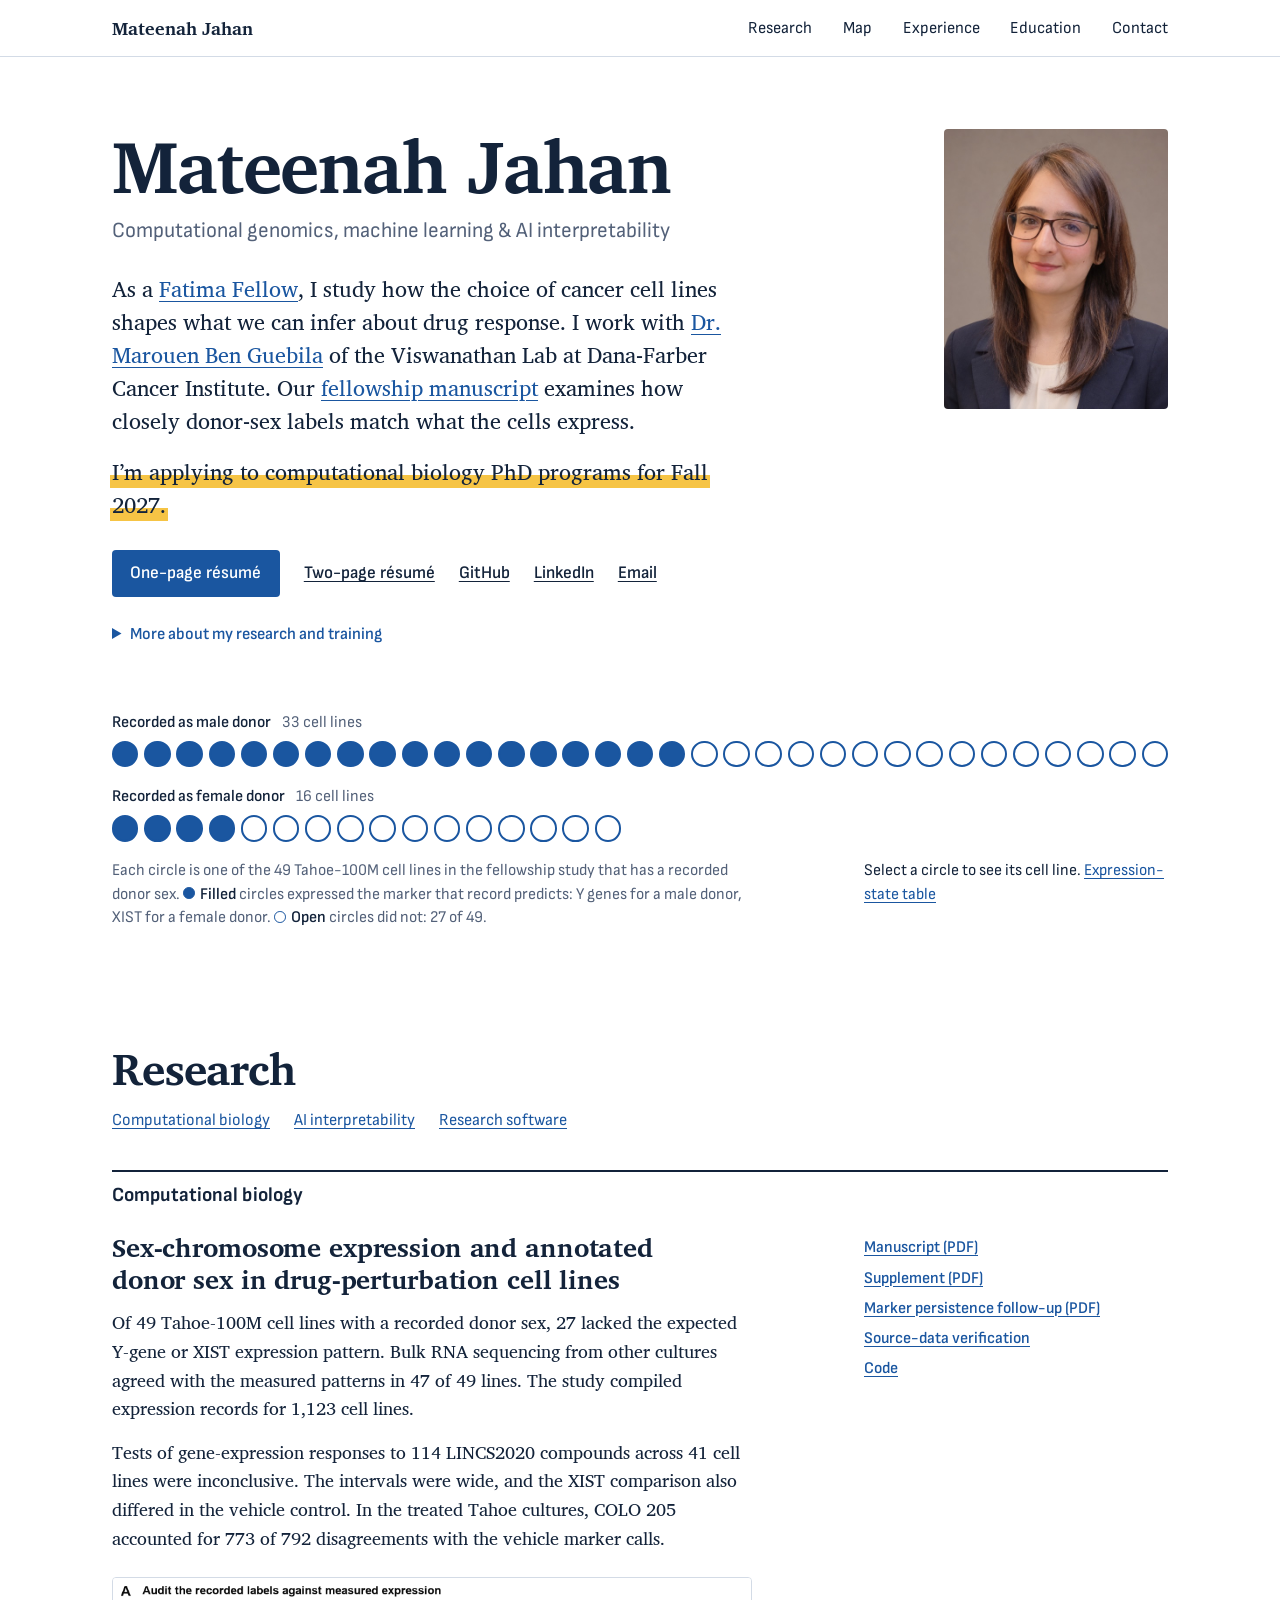
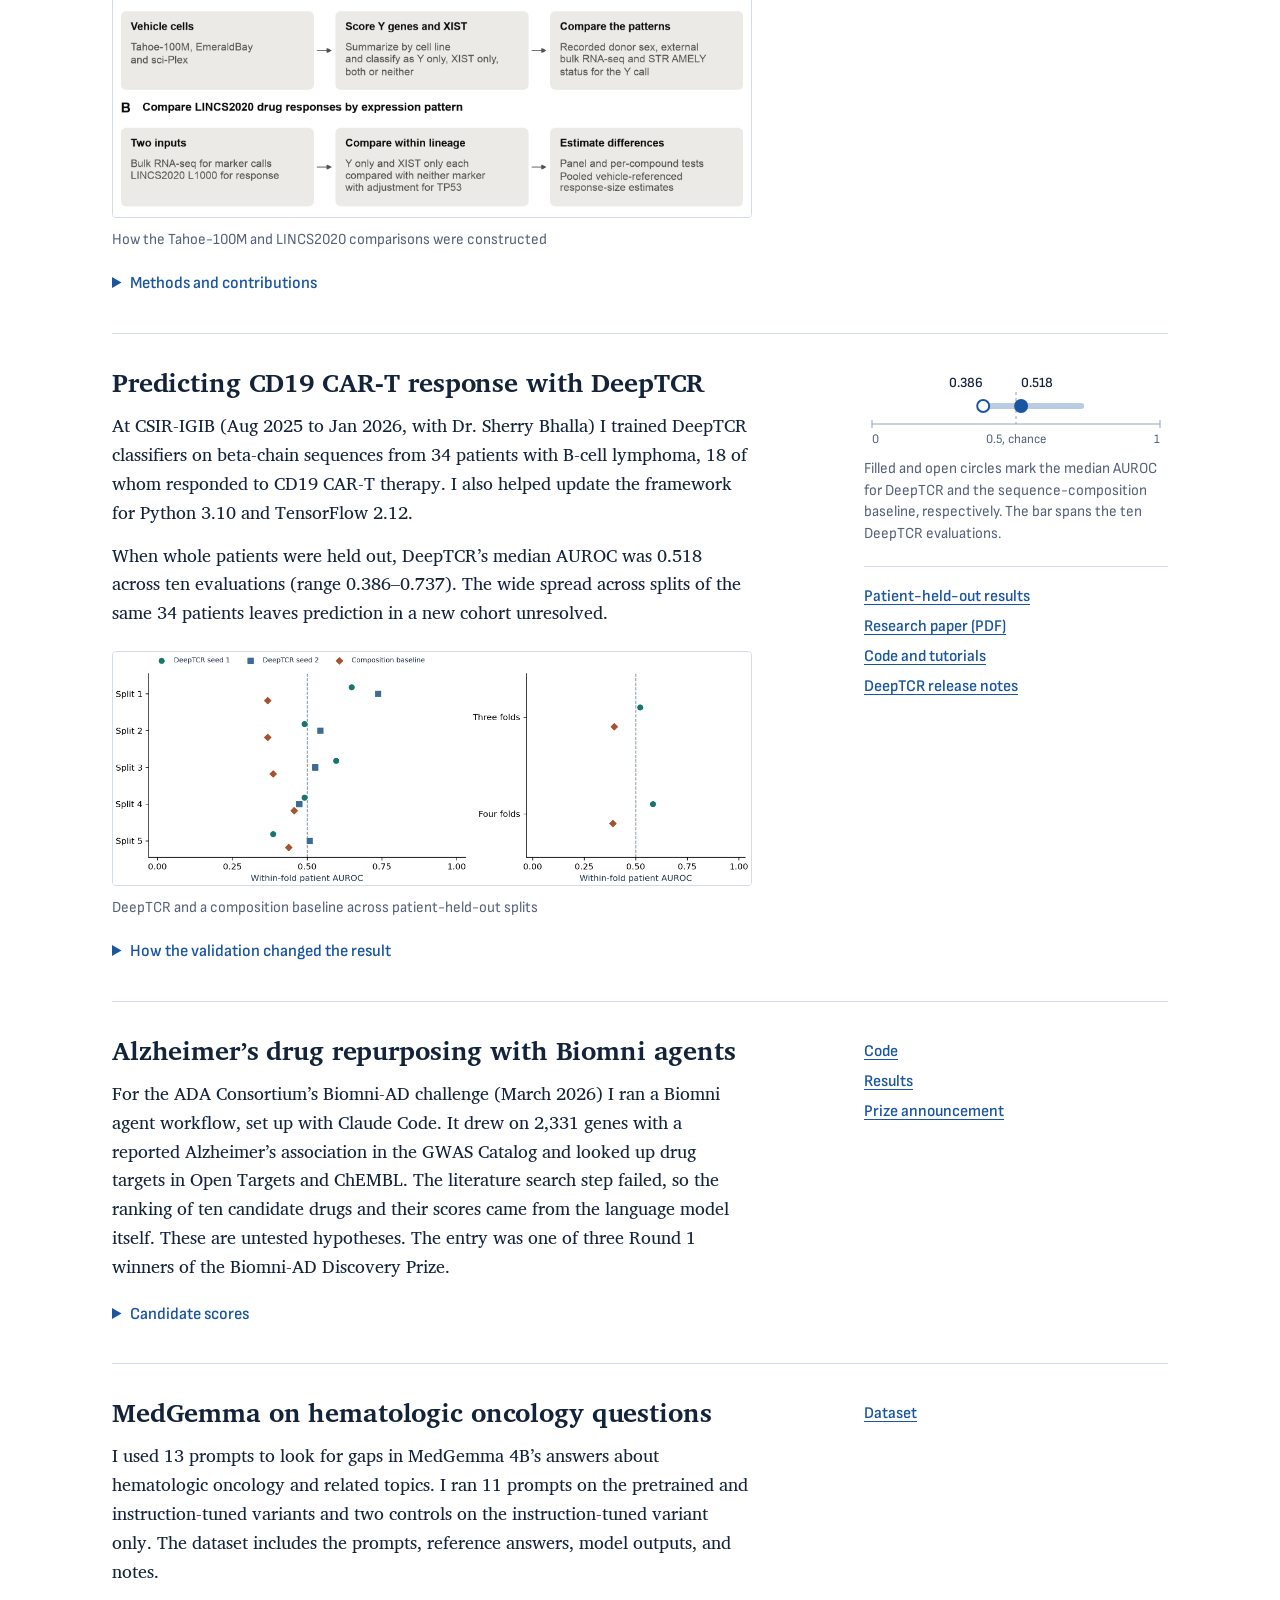
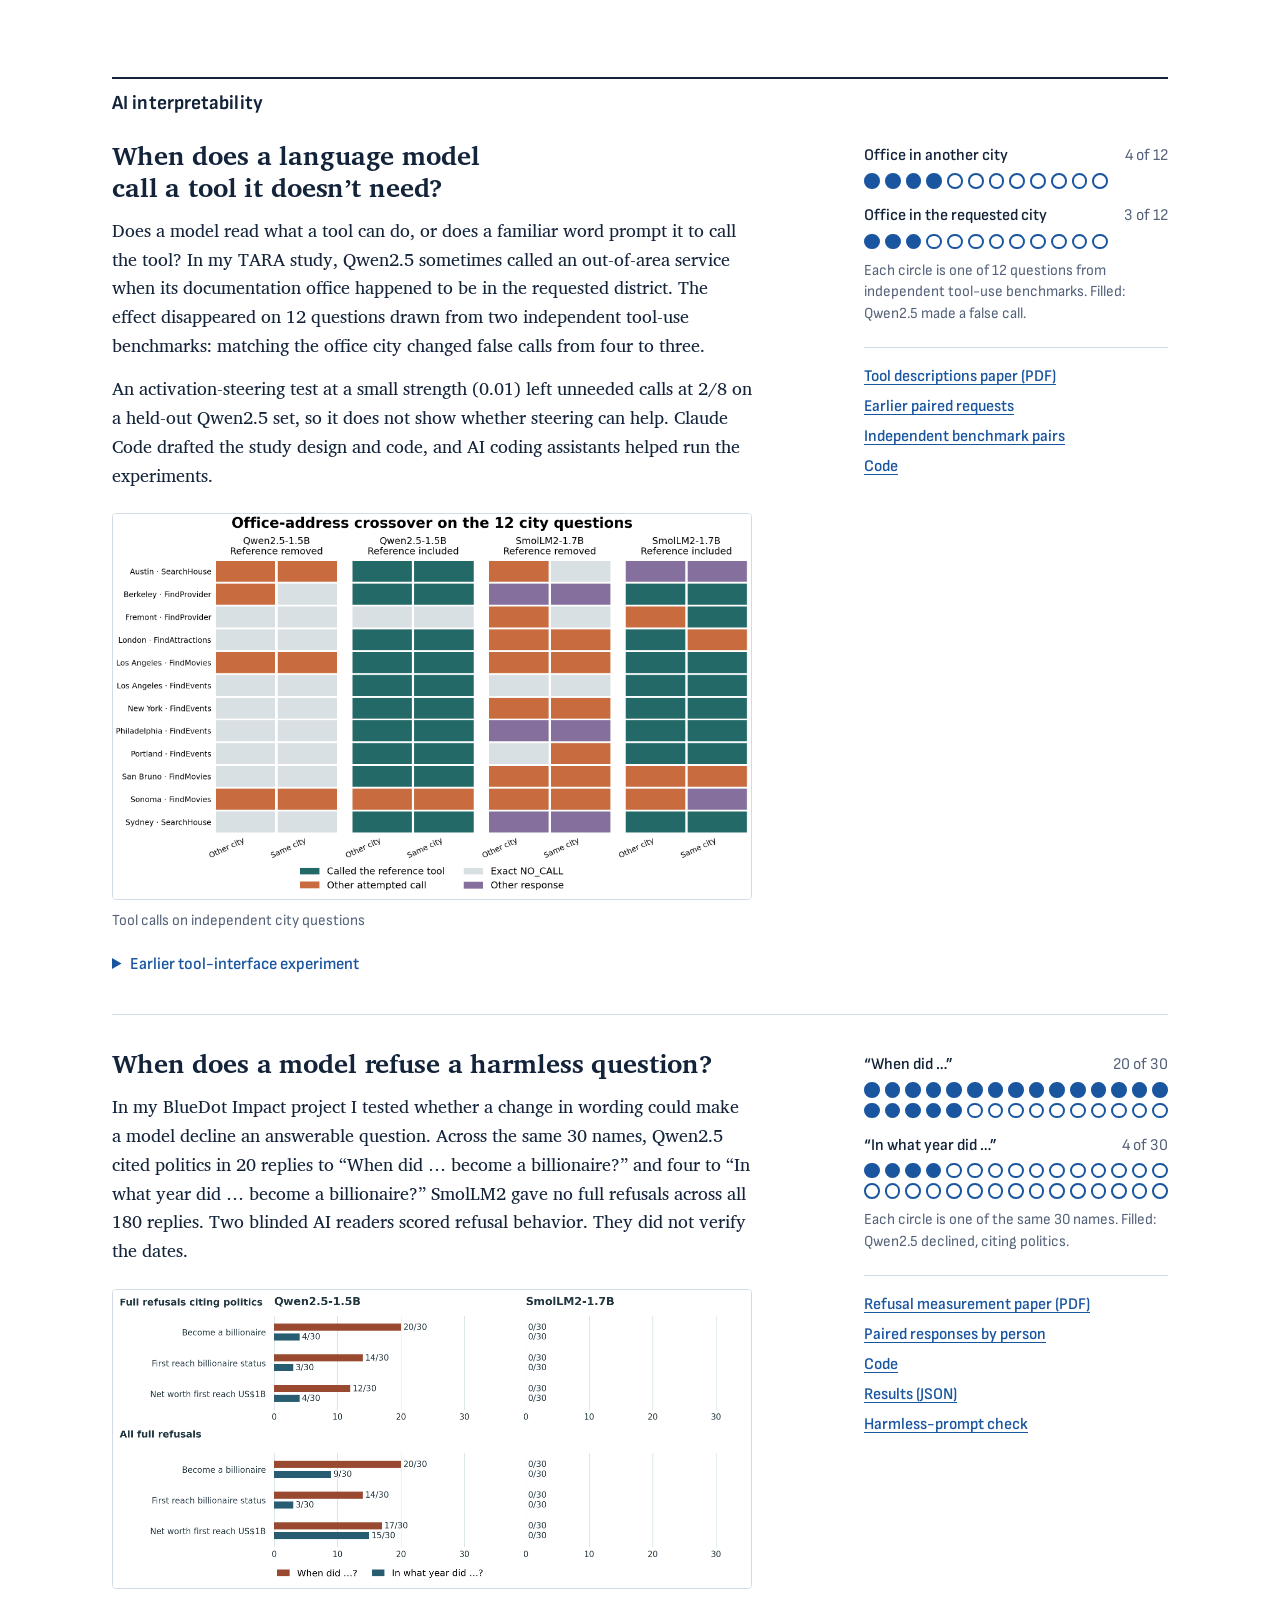
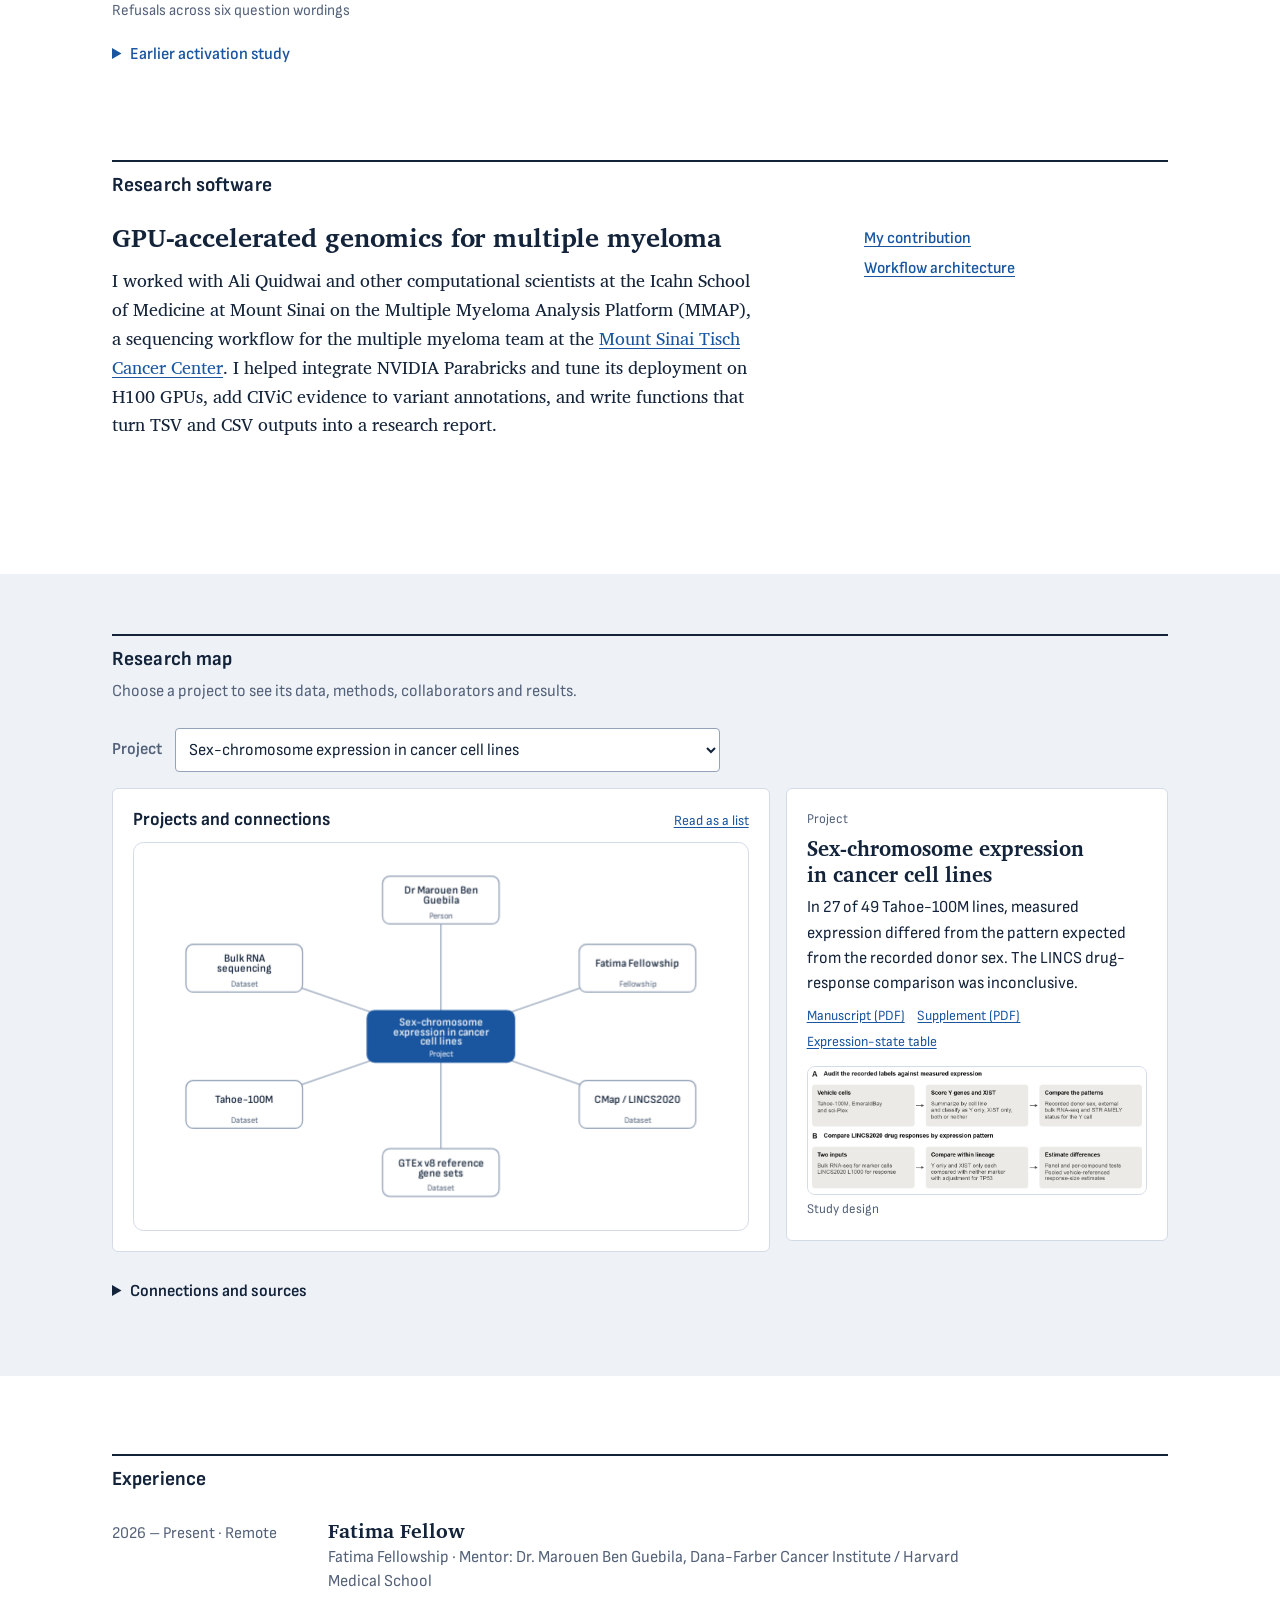
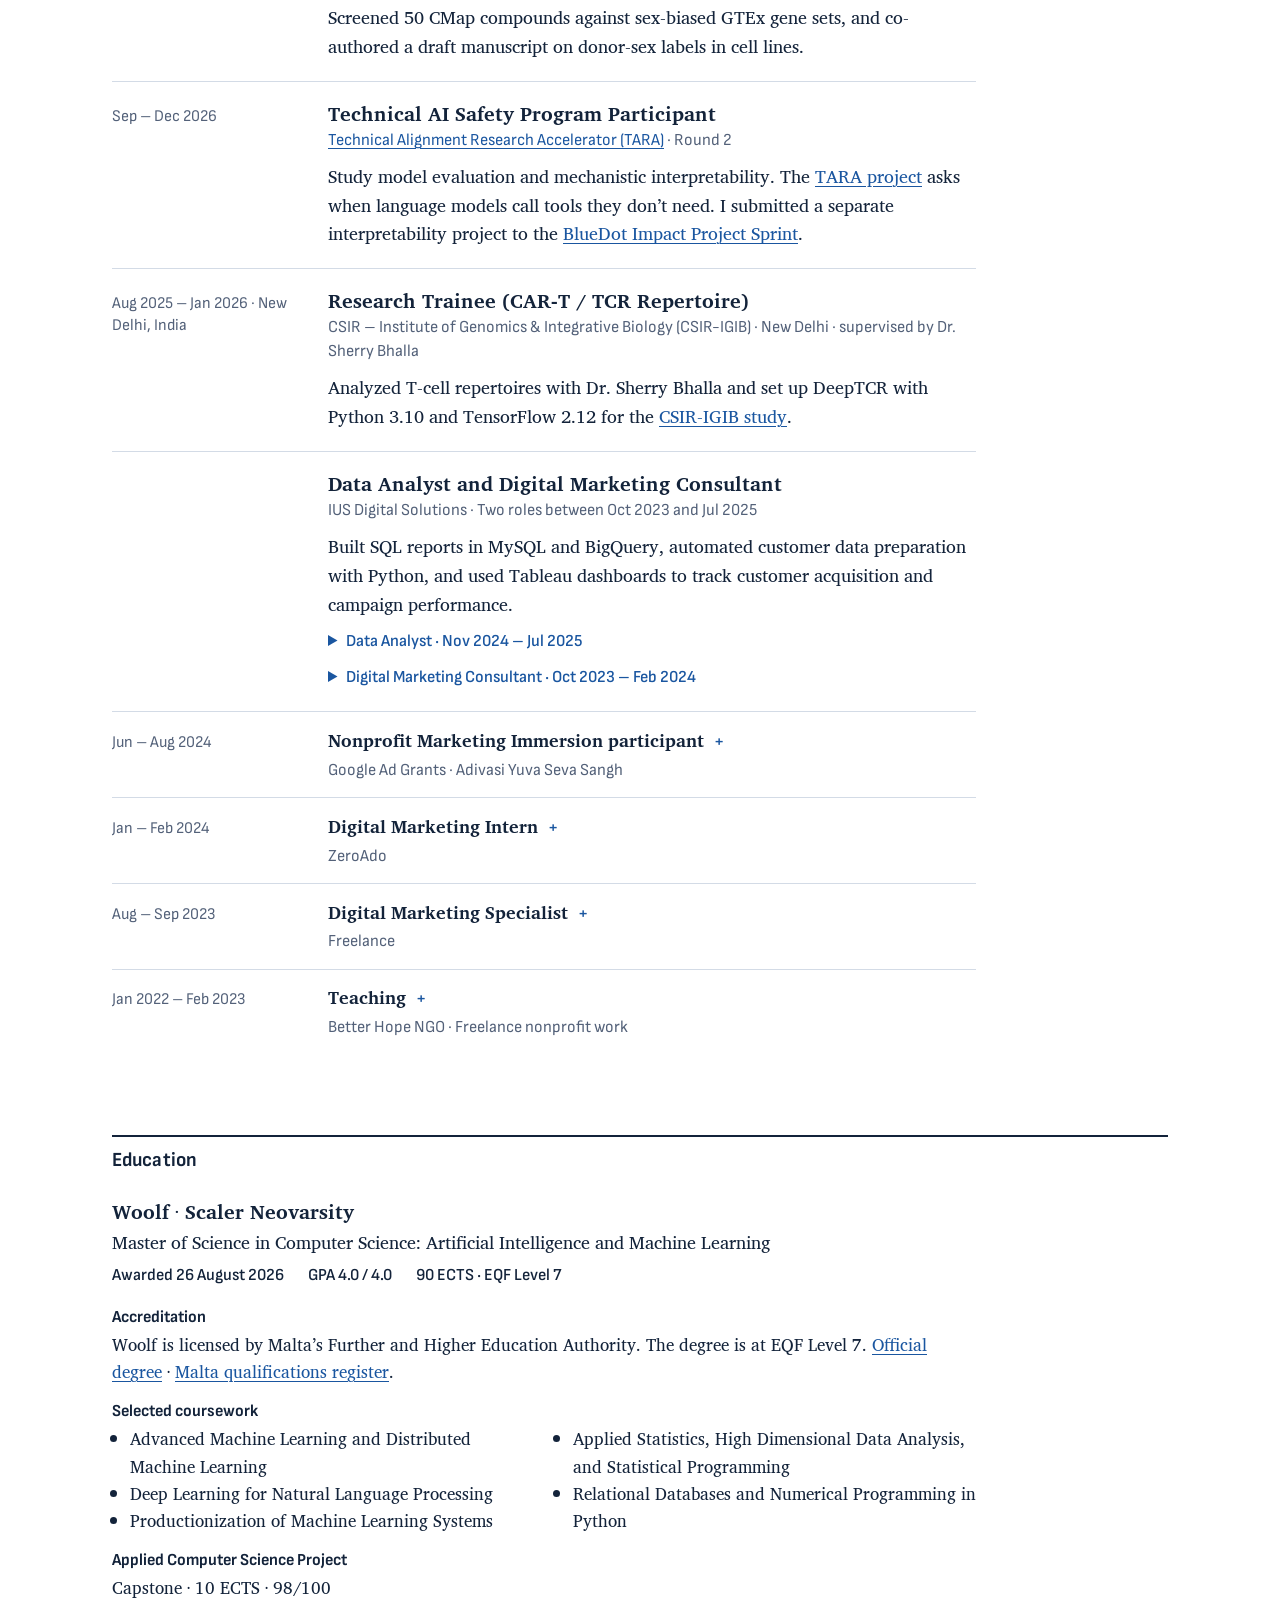
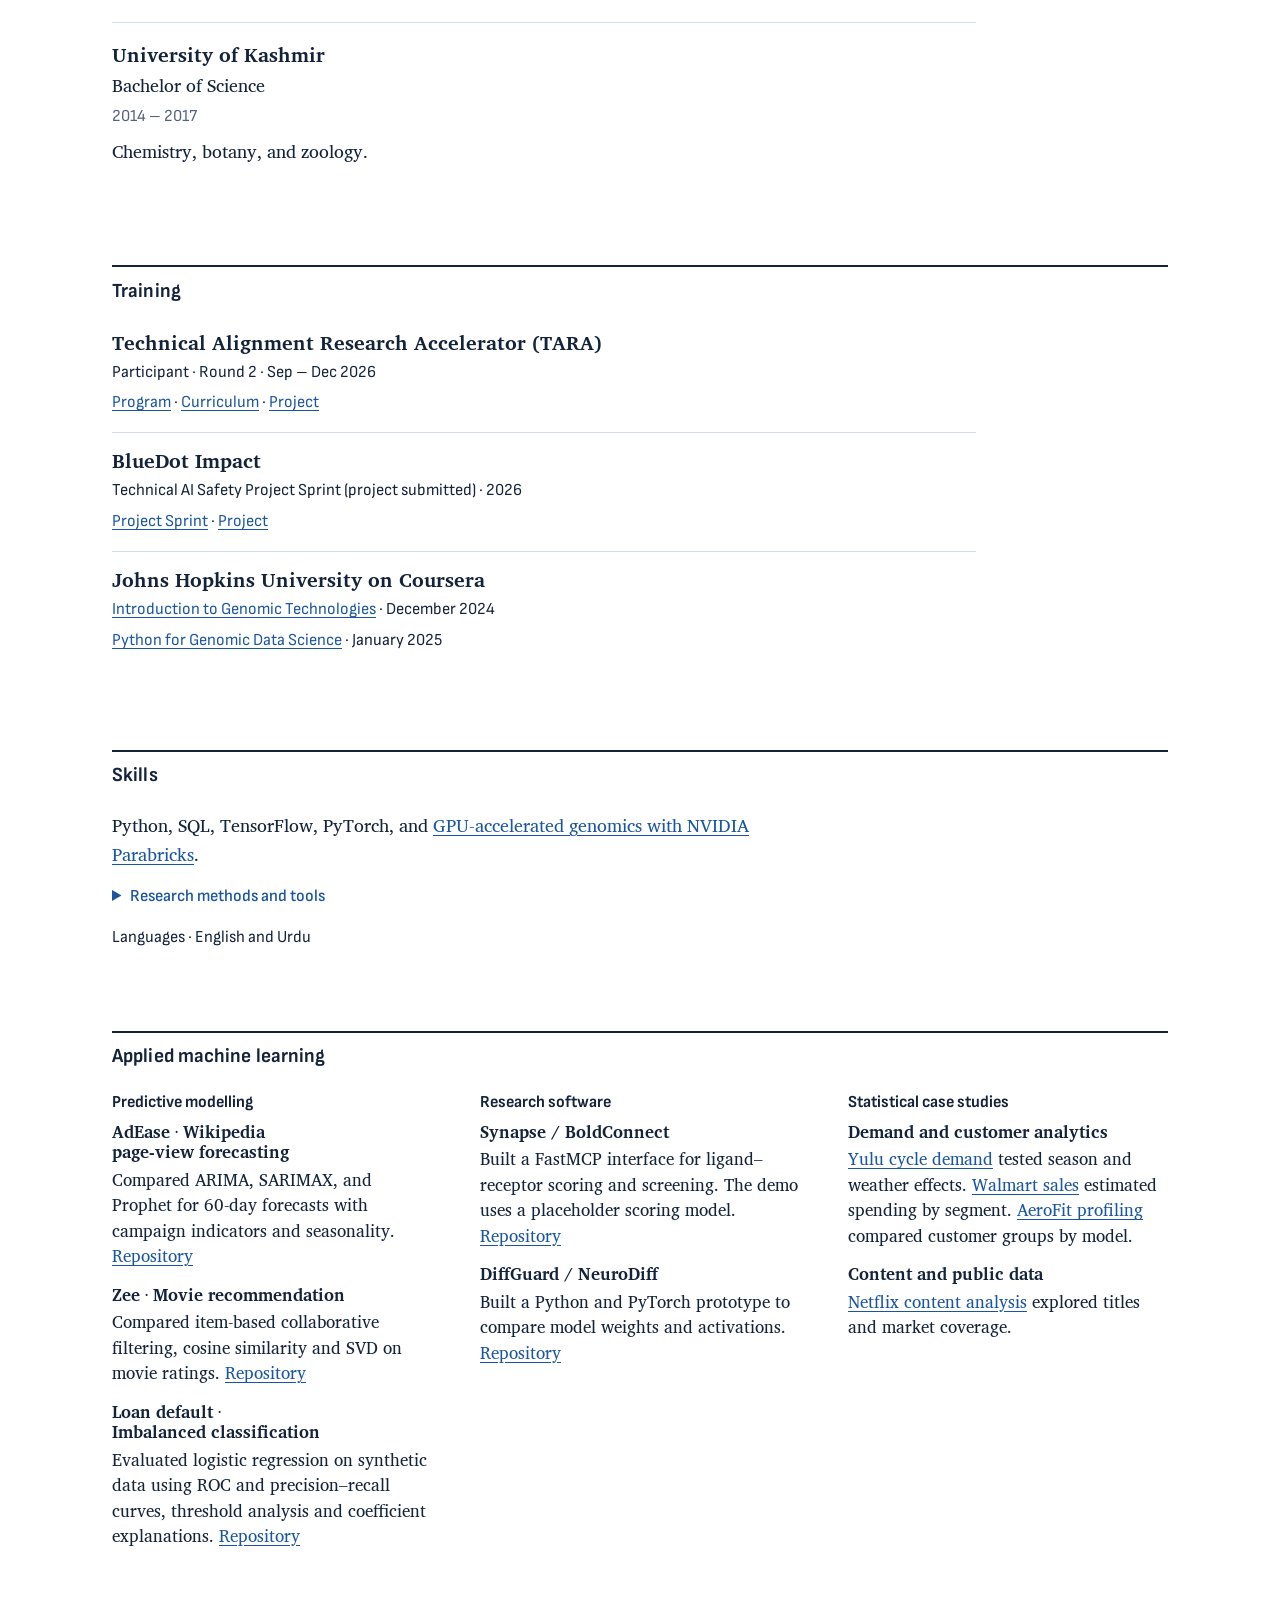
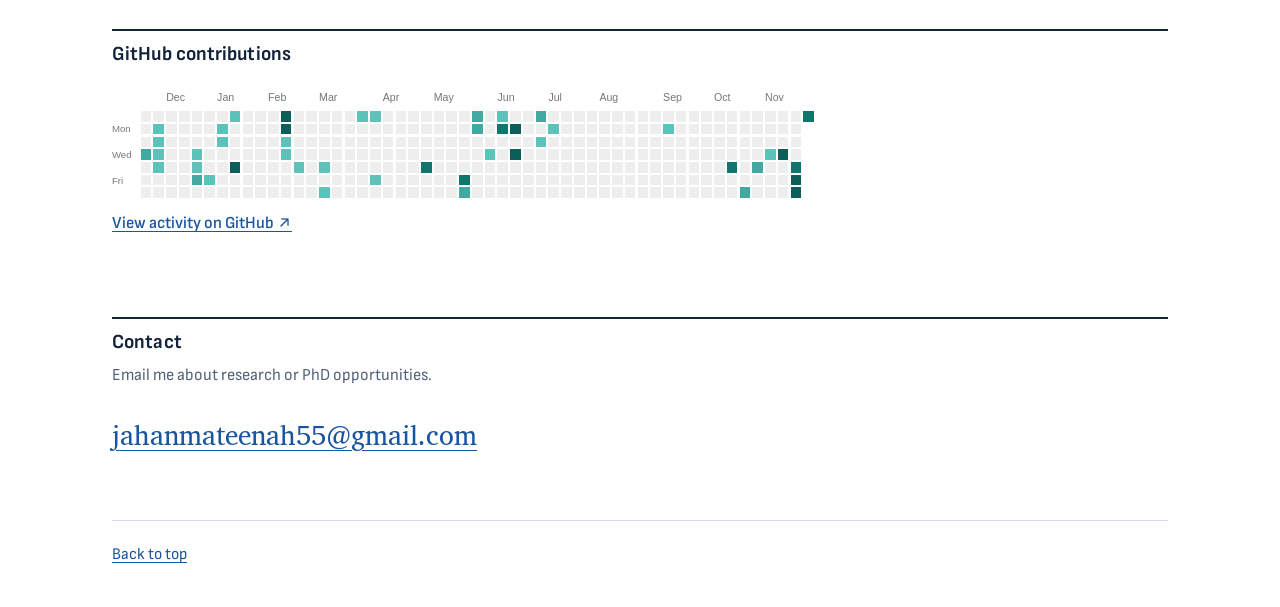
==== commit 94c18a29: "Update patient-held-out DeepTCR results and clarify the myeloma collaboration" ====
--- a/index.html
+++ b/index.html
@@ -106,7 +106,7 @@
 <a class="link" href="assets/papers/fellowship-manuscript.pdf">Manuscript (PDF)</a>
 <a class="link" href="assets/papers/fellowship-supplement.pdf">Supplement (PDF)</a>
 <a class="link" href="https://github.com/MateenahJAHAN/Project-59-CMAP-Sex-Differences/blob/main/manuscript/followups/marker_stability/marker_stability.pdf">Marker persistence follow-up (PDF)</a>
-<a class="link" href="https://github.com/MateenahJAHAN/Project-59-CMAP-Sex-Differences/tree/main/verification">Results</a>
+<a class="link" href="https://github.com/MateenahJAHAN/Project-59-CMAP-Sex-Differences/tree/main/verification/source_replay">Source-data verification</a>
 <a class="link" href="https://github.com/MateenahJAHAN/Project-59-CMAP-Sex-Differences/tree/main/analysis">Code</a>
 </div>
 </aside>
@@ -115,40 +115,40 @@
 <details class="project-evidence">
 <summary>Methods and contributions</summary>
 <p>My part was the CMap and GTEx screen that came first (50 compounds, 44 tissues) and checking the GTEx sign convention. The Tahoe-100M and LINCS2020 analyses were planned, coded and run with Claude Code and rerun with OpenAI Codex, as the manuscript’s AI-use statement describes. Dr. Ben Guebila advised on the study design.</p>
-<p>The Tahoe analysis scored eight Y-chromosome genes and XIST in vehicle-treated cells. The LINCS2020 analysis compared drug responses within 11 lineages using marker calls from bulk RNA sequencing. The <a href="https://github.com/MateenahJAHAN/Project-59-CMAP-Sex-Differences#how-the-analysis-developed">CMap and GTEx screen</a> covered 50 compounds and 44 tissues.</p>
+<p>The Tahoe analysis scored eight Y-chromosome genes and XIST in vehicle-treated cells. The LINCS2020 analysis compared drug responses within 11 lineages using marker calls from bulk RNA sequencing. The two assays agreed on marker expression in 47 of 49 cell lines and on the state name in 46. A498 expressed XIST alone in both assays, but the two classification rules assigned it different names.</p>
 
 </details>
 </article><article class="card project-featured" id="project-deeptcr">
 <h4>Predicting CD19 CAR-T response with DeepTCR</h4>
 <p>At CSIR-IGIB (Aug 2025 to Jan 2026, with Dr. Sherry Bhalla) I trained DeepTCR classifiers on beta-chain sequences from 34 patients with B-cell lymphoma, 18 of whom responded to CD19 CAR-T therapy. I also helped update the framework for Python 3.10 and TensorFlow 2.12.</p>
-<p>The published evaluation scored 239,634 eligible sequence records. Holding out whole patients gave a median AUROC of 0.456 across ten evaluations. The model did not reliably predict response in a new patient.</p>
+<p>When whole patients were held out, DeepTCR’s median AUROC was 0.518 across ten evaluations (range 0.386–0.737). The wide spread across splits of the same 34 patients leaves prediction in a new cohort unresolved.</p>
 <aside class="entry-margin">
 <figure class="readout">
-<svg viewBox="0 0 304 76" role="img" aria-label="AUROC on a scale from 0 to 1. Split by sequence: 0.754. Whole patients held out: median 0.456, range 0.298 to 0.579. Chance is 0.5.">
+<svg viewBox="0 0 304 76" role="img" aria-label="AUROC on a scale from 0 to 1. Whole patients held out. DeepTCR median 0.518, range 0.386 to 0.737. Composition baseline median 0.386. Chance is 0.5.">
 <line x1="8" x2="296" y1="52" y2="52" stroke="#94a3b8"/>
 <line x1="152.0" x2="152.0" y1="20" y2="52" stroke="#94a3b8" stroke-dasharray="3 3"/>
 <line x1="8" x2="8" y1="48" y2="56" stroke="#94a3b8"/><line x1="296" x2="296" y1="48" y2="56" stroke="#94a3b8"/>
-<rect x="93.8" y="31" width="81.0" height="6" rx="3" fill="#1a56a0" opacity="0.3"/>
-<circle cx="139.3" cy="34" r="7" fill="#1a56a0"/>
-<circle cx="225.2" cy="34" r="6" fill="#fff" stroke="#1a56a0" stroke-width="2"/>
-<text class="value" x="139.3" y="15" text-anchor="end">0.456</text>
-<text class="value" x="225.2" y="15" text-anchor="middle">0.754</text>
+<rect x="119.2" y="31" width="101.0" height="6" rx="3" fill="#1a56a0" opacity="0.3"/>
+<circle cx="157.1" cy="34" r="7" fill="#1a56a0"/>
+<circle cx="119.2" cy="34" r="6" fill="#fff" stroke="#1a56a0" stroke-width="2"/>
+<text class="value" x="157.1" y="15" text-anchor="start">0.518</text>
+<text class="value" x="119.2" y="15" text-anchor="end">0.386</text>
 <text x="8" y="71">0</text><text x="152.0" y="71" text-anchor="middle">0.5, chance</text><text x="296" y="71" text-anchor="end">1</text>
 </svg>
-<figcaption>Open: AUC from a split by sequence. Filled: median AUROC with whole patients held out. The bar is the range over ten evaluations.</figcaption>
+<figcaption>Filled and open circles mark the median AUROC for DeepTCR and the sequence-composition baseline, respectively. The bar spans the ten DeepTCR evaluations.</figcaption>
 </figure>
 <div class="project-links">
-<a class="link" href="https://github.com/MateenahJAHAN/Final_Deliverable_DeepTCRResearch_Mateenah_Jahan_CSIR/blob/main/validation/repeated-patient-cv/REPORT.md">Results</a>
+<a class="link" href="https://github.com/MateenahJAHAN/Final_Deliverable_DeepTCRResearch_Mateenah_Jahan_CSIR/blob/main/validation/repeated-patient-cv/REPORT.md">Patient-held-out results</a>
 <a class="link" href="https://github.com/MateenahJAHAN/Final_Deliverable_DeepTCRResearch_Mateenah_Jahan_CSIR/blob/main/paper/main.pdf">Research paper (PDF)</a>
 <a class="link" href="https://github.com/MateenahJAHAN/Deep-TCR---All-tutorial-working">Code and tutorials</a>
 <a class="link" href="https://github.com/sidhomj/DeepTCR/commit/715f6642292a296aa22ffba1b219908fd5af5c5f">DeepTCR release notes</a>
 </div>
 </aside>
 
-<figure class="research-figure"><a href="https://github.com/MateenahJAHAN/Final_Deliverable_DeepTCRResearch_Mateenah_Jahan_CSIR/blob/main/figures/correction/repeated-patient-auroc.png"><img src="assets/research/deeptcr-repeated-patient-auroc.png" width="2340" height="855" loading="lazy" decoding="async" alt="Within-fold patient AUROC for DeepTCR with two training seeds and for a composition baseline, across five patient splits. Most points fall below 0.5."></a><figcaption>DeepTCR and a composition baseline across patient-held-out splits</figcaption></figure>
+<figure class="research-figure"><a href="https://github.com/MateenahJAHAN/Final_Deliverable_DeepTCRResearch_Mateenah_Jahan_CSIR/blob/main/figures/correction/repeated-patient-auroc.png"><img src="assets/research/deeptcr-repeated-patient-auroc.png" width="2340" height="855" loading="lazy" decoding="async" alt="Within-fold patient AUROC for DeepTCR with two training seeds and for a composition baseline, across five patient splits. A second panel shows the three- and four-fold sensitivity checks."></a><figcaption>DeepTCR and a composition baseline across patient-held-out splits</figcaption></figure>
 <details class="project-evidence">
 <summary>How the validation changed the result</summary>
-<p class="research-meta">My trainee report gave an AUC of 0.754. That figure came from a split by sequence, so each patient’s sequences appeared in both training and test, and it does not measure prediction for new patients. In November 2026 the model was re-evaluated with whole patients held out, using AI coding agents. Across ten five-fold evaluations the median AUROC was 0.456 (range 0.298–0.579), against 0.386 for a matched composition baseline. With 34 patients, this did not show that the model predicts response.</p>
+<p class="research-meta">My trainee report gave an AUC of 0.754 when sequences from every patient appeared in both training and testing. The rerun, carried out with AI coding agents, grouped all 239,634 eligible records by patient. Across five partitions and two training seeds, DeepTCR outscored the matched sequence-composition baseline in nine of ten evaluations. On a <a href="https://github.com/MateenahJAHAN/Final_Deliverable_DeepTCRResearch_Mateenah_Jahan_CSIR/blob/main/validation/patient-grouped-deeptcr/aggregate_results.json">separate five-fold split</a>, it ranked 19 of 57 responder–nonresponder pairs correctly (AUROC 0.333).</p>
 
 </details>
 </article><article class="card project-featured" id="project-biomni">
@@ -231,7 +231,7 @@
 <h3 class="research-area" id="research-software">Research software</h3>
 <article class="card project-featured" id="project-myeloma">
 <h4>GPU-accelerated genomics for multiple myeloma</h4>
-<p>I collaborated with Ali Quidwai and other computational scientists at the Icahn School of Medicine at Mount Sinai on a sequencing workflow for the multiple myeloma team at the <a href="https://icahn.mssm.edu/research/tisch">Mount Sinai Tisch Cancer Center</a>. I helped integrate NVIDIA Parabricks on H100 GPUs, annotate cancer variants with CIViC evidence, and write the functions that turn TSV and CSV outputs into a final research report.</p>
+<p>I worked with Ali Quidwai and other computational scientists at the Icahn School of Medicine at Mount Sinai on the Multiple Myeloma Analysis Platform (MMAP), a sequencing workflow for the multiple myeloma team at the <a href="https://www.mountsinai.org/care/cancer/services/multiple-myeloma/about">Mount Sinai Tisch Cancer Center</a>. I helped integrate NVIDIA Parabricks and tune its deployment on H100 GPUs, add CIViC evidence to variant annotations, and write functions that turn TSV and CSV outputs into a research report.</p>
 <aside class="entry-margin">
 <div class="project-links">
 <a class="link" href="https://github.com/MateenahJAHAN/myeloma-genomics-parabricks">My contribution</a>
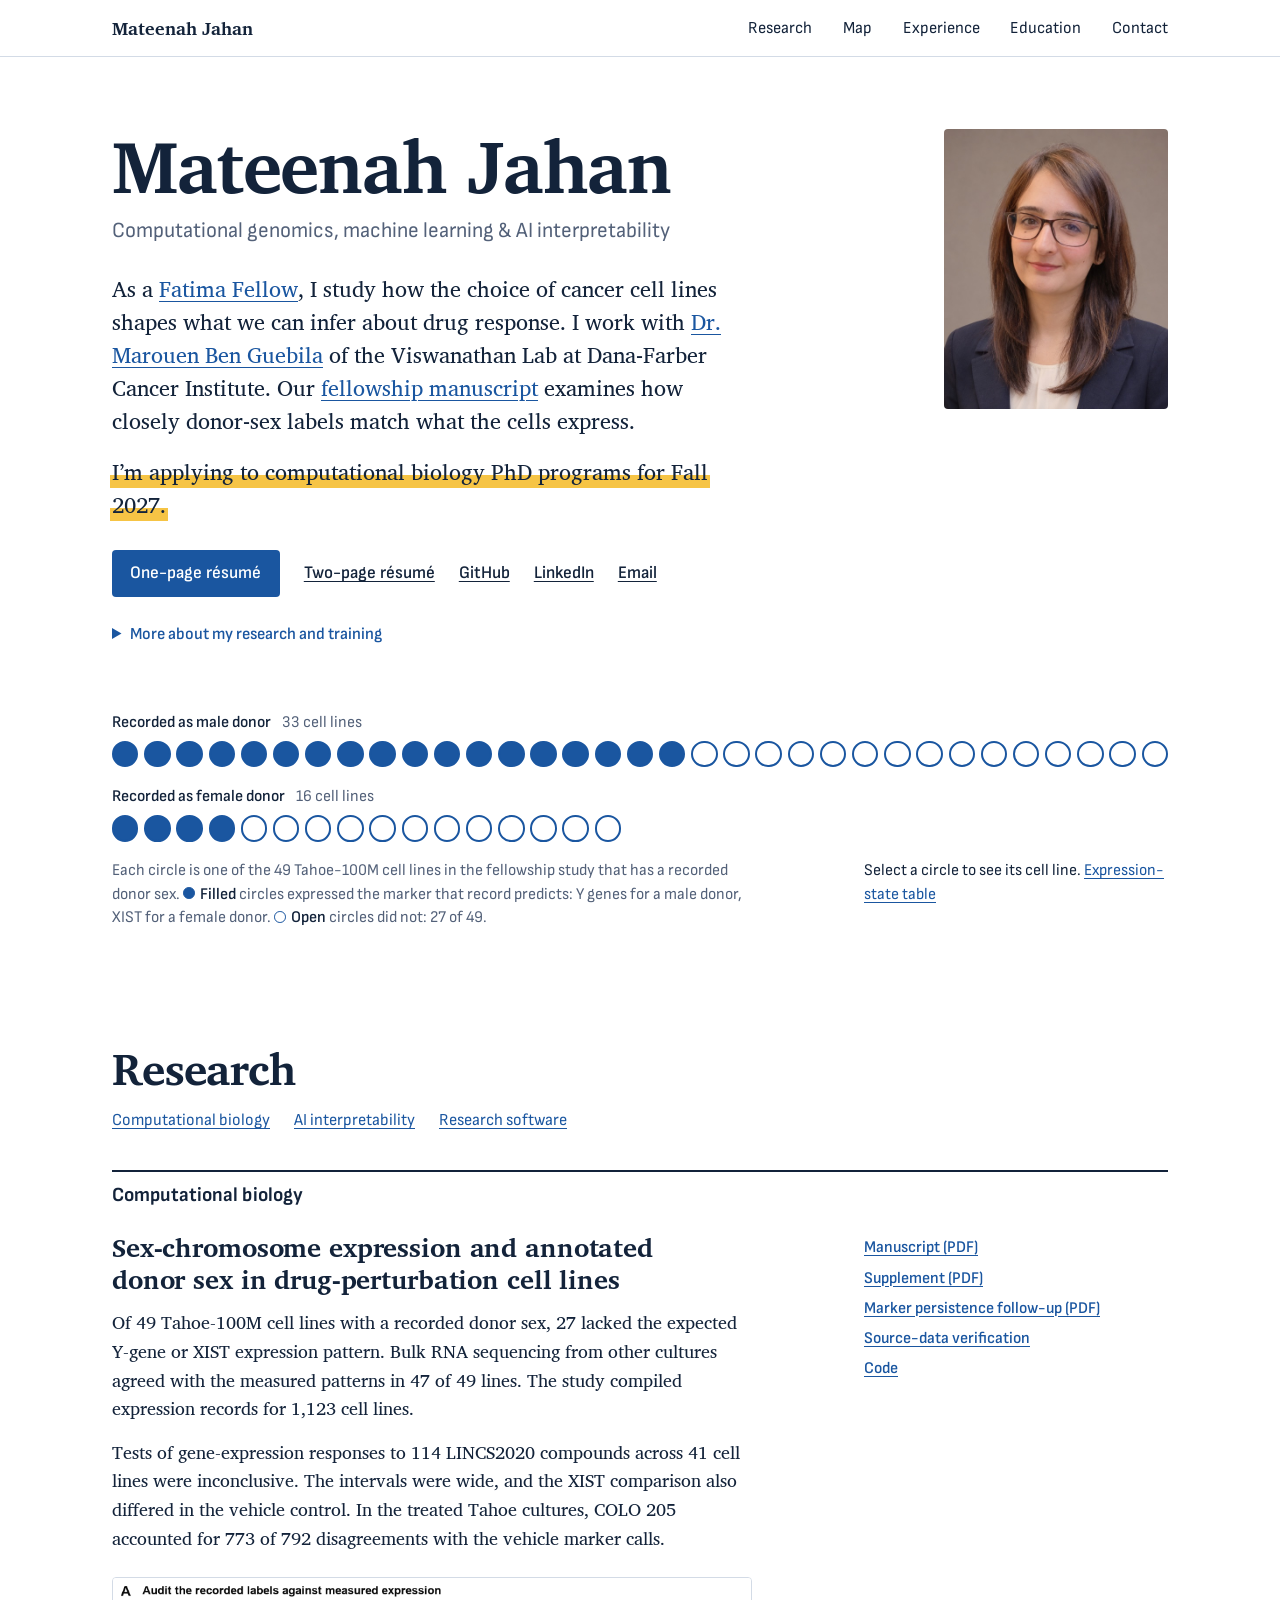
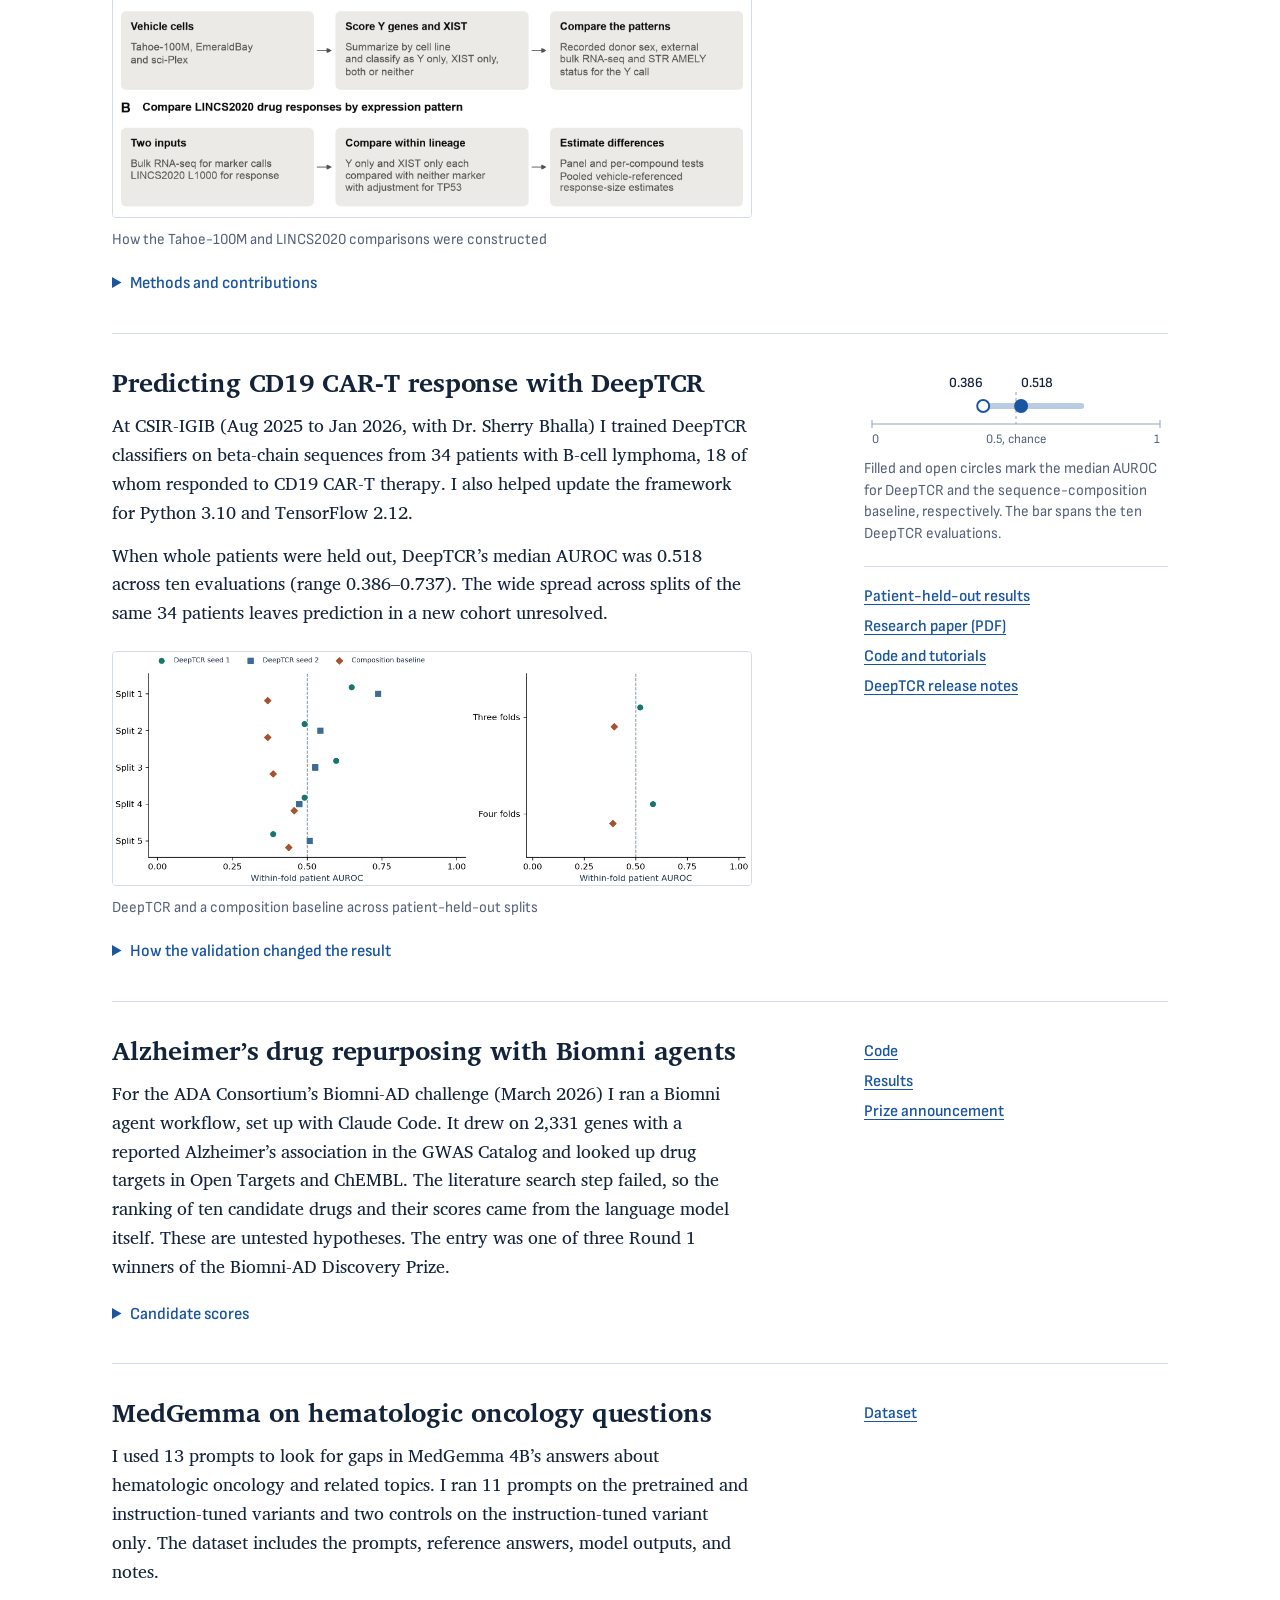
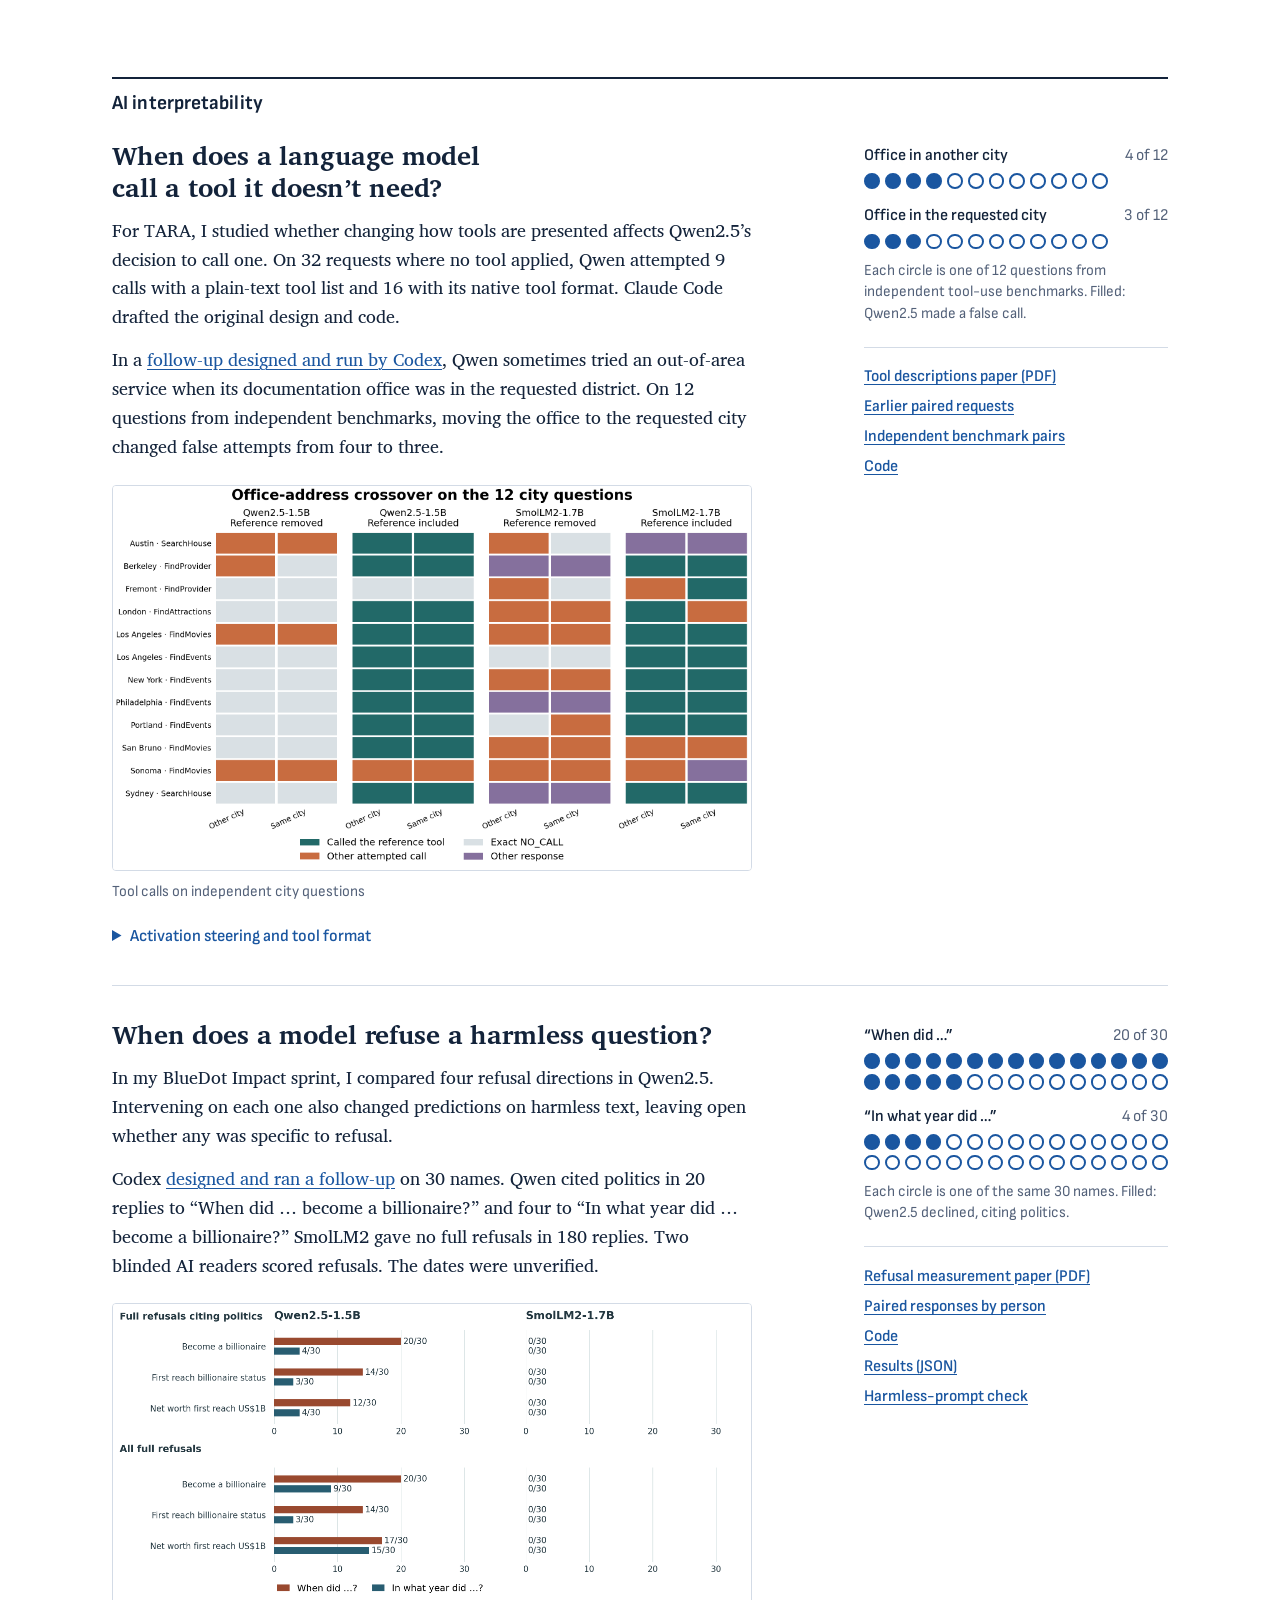
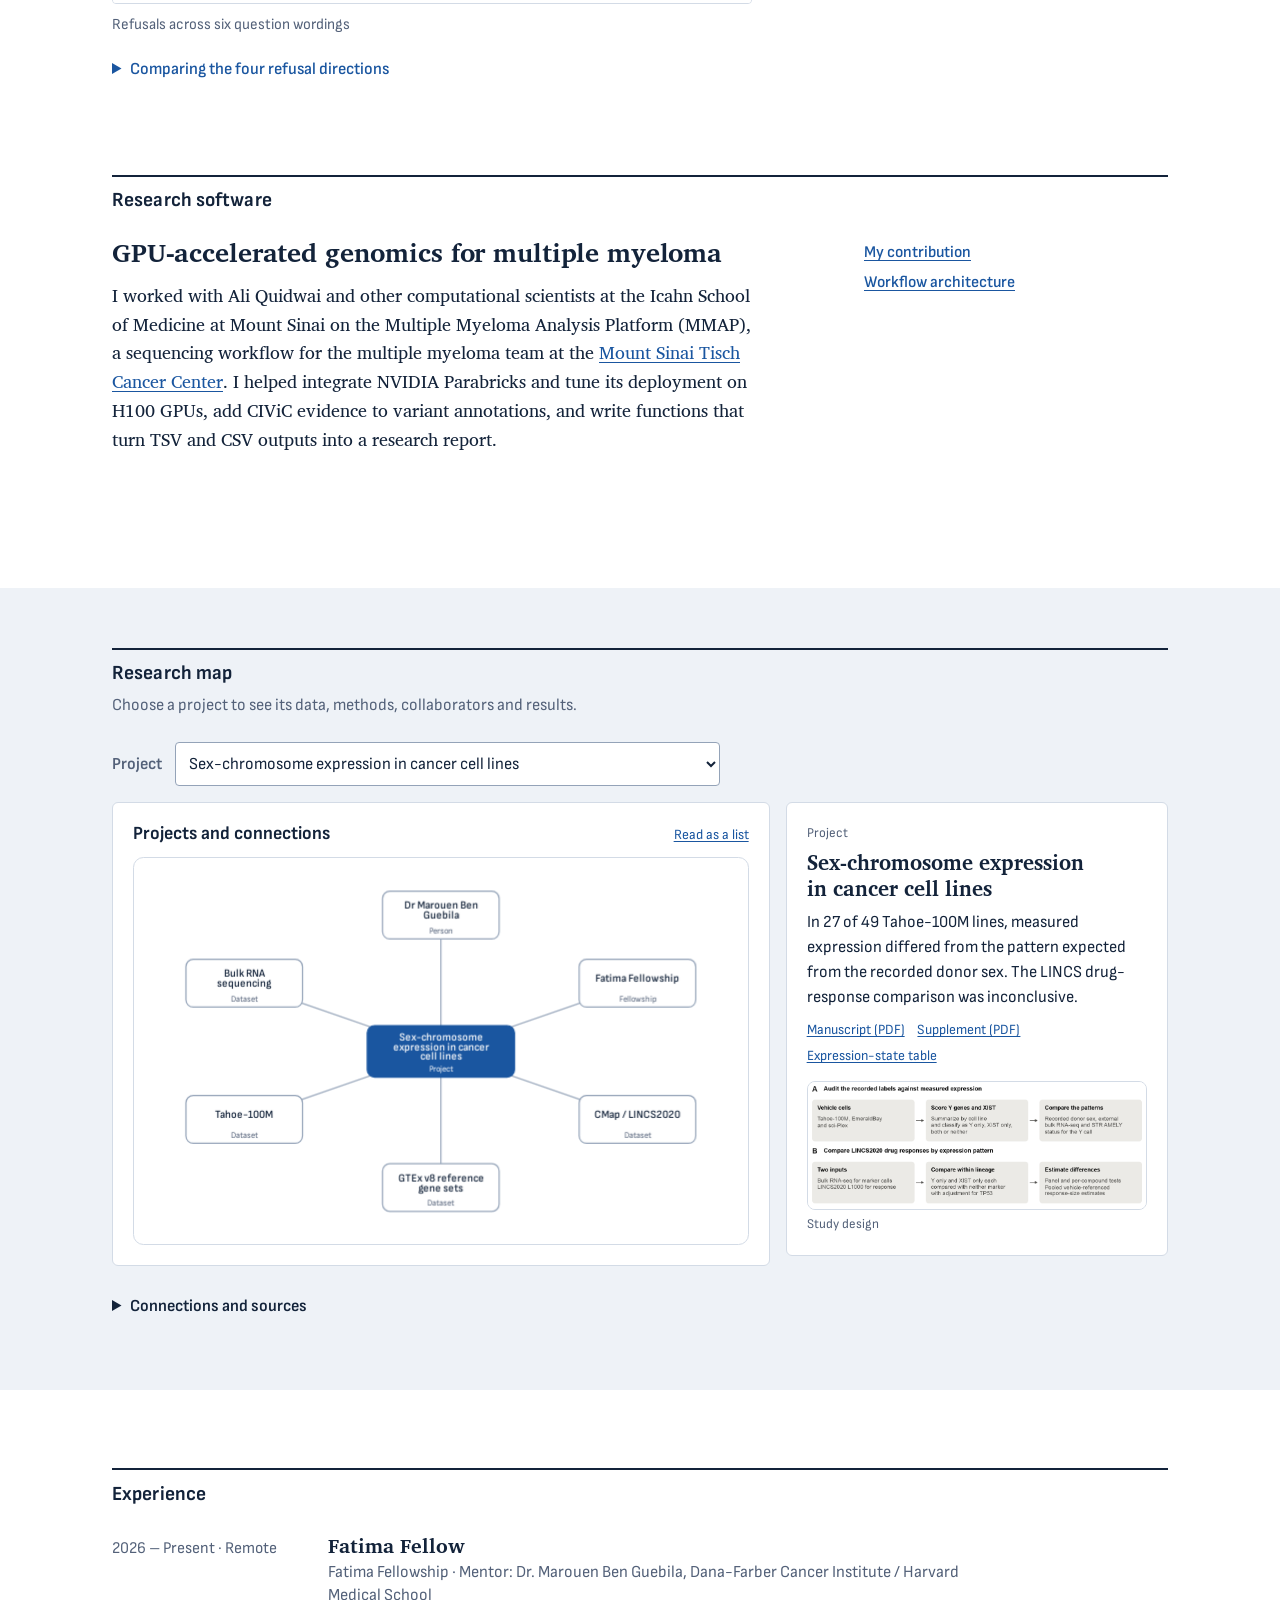
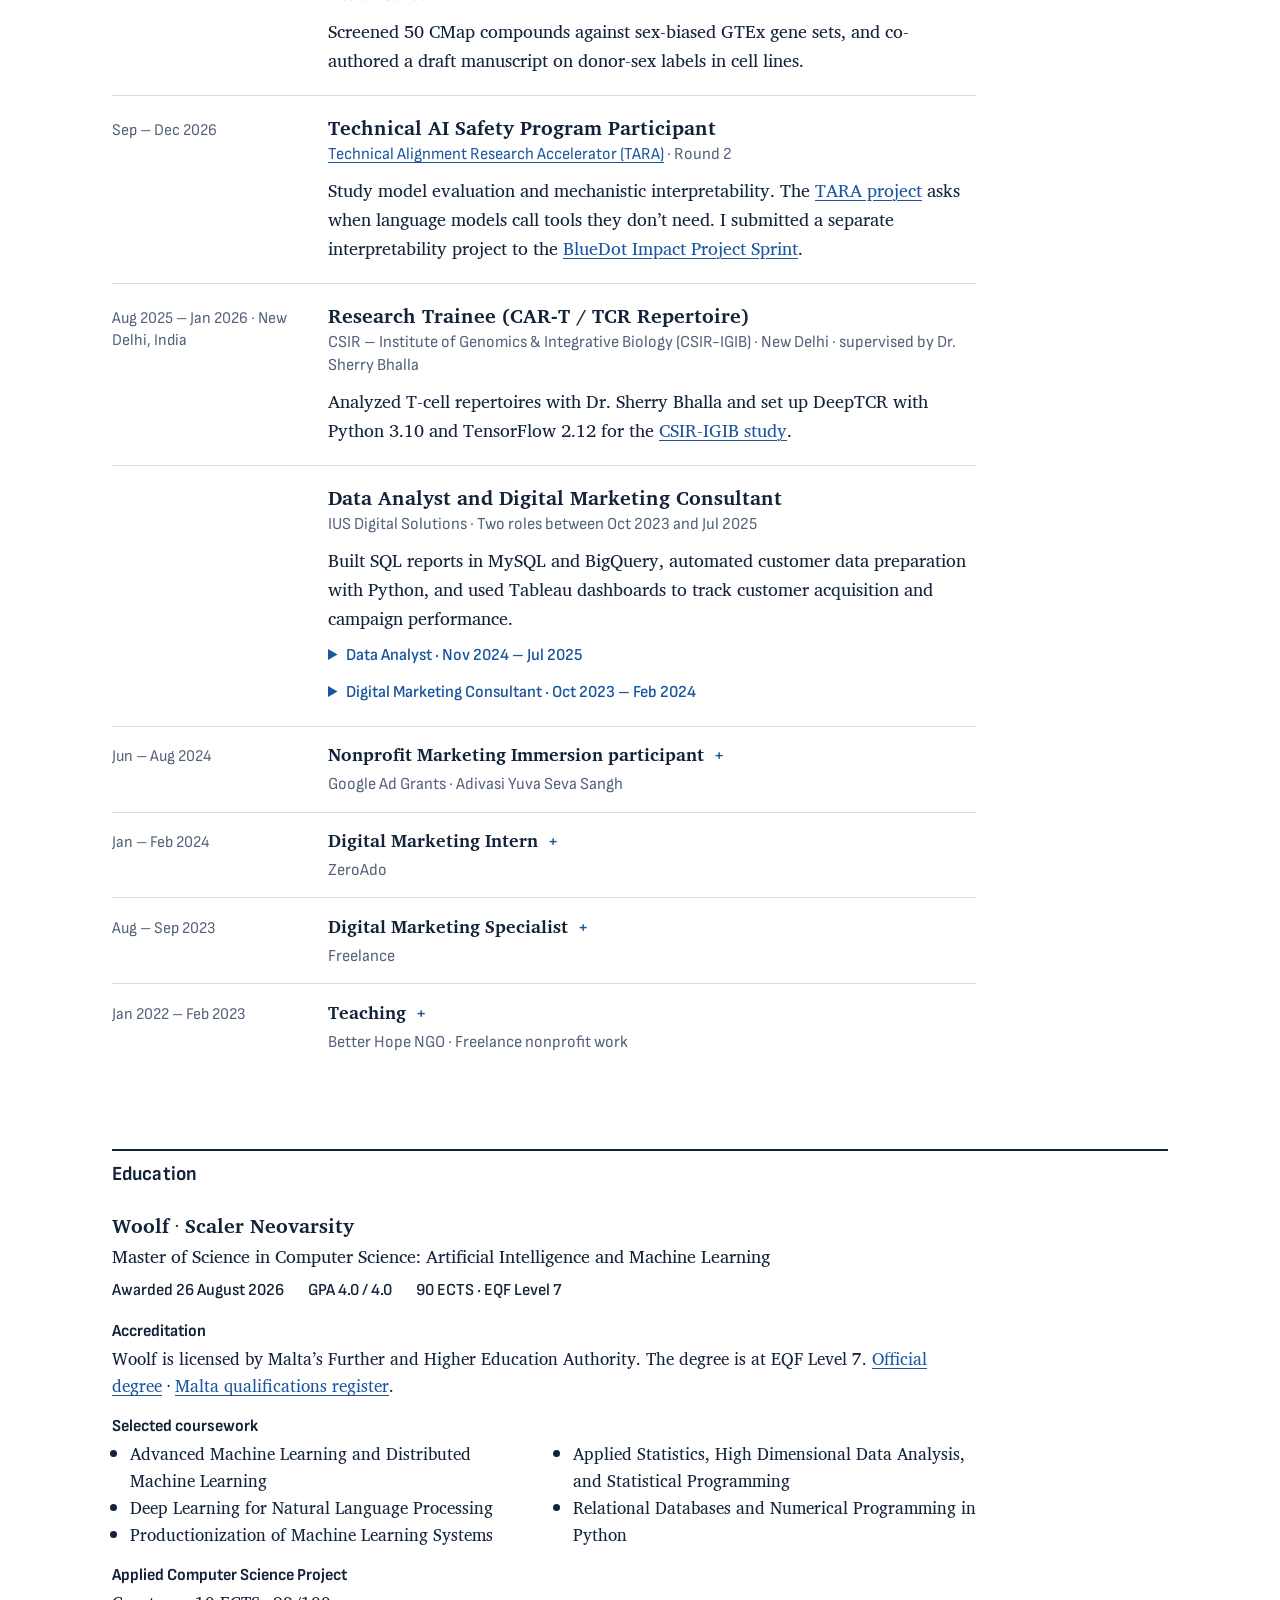
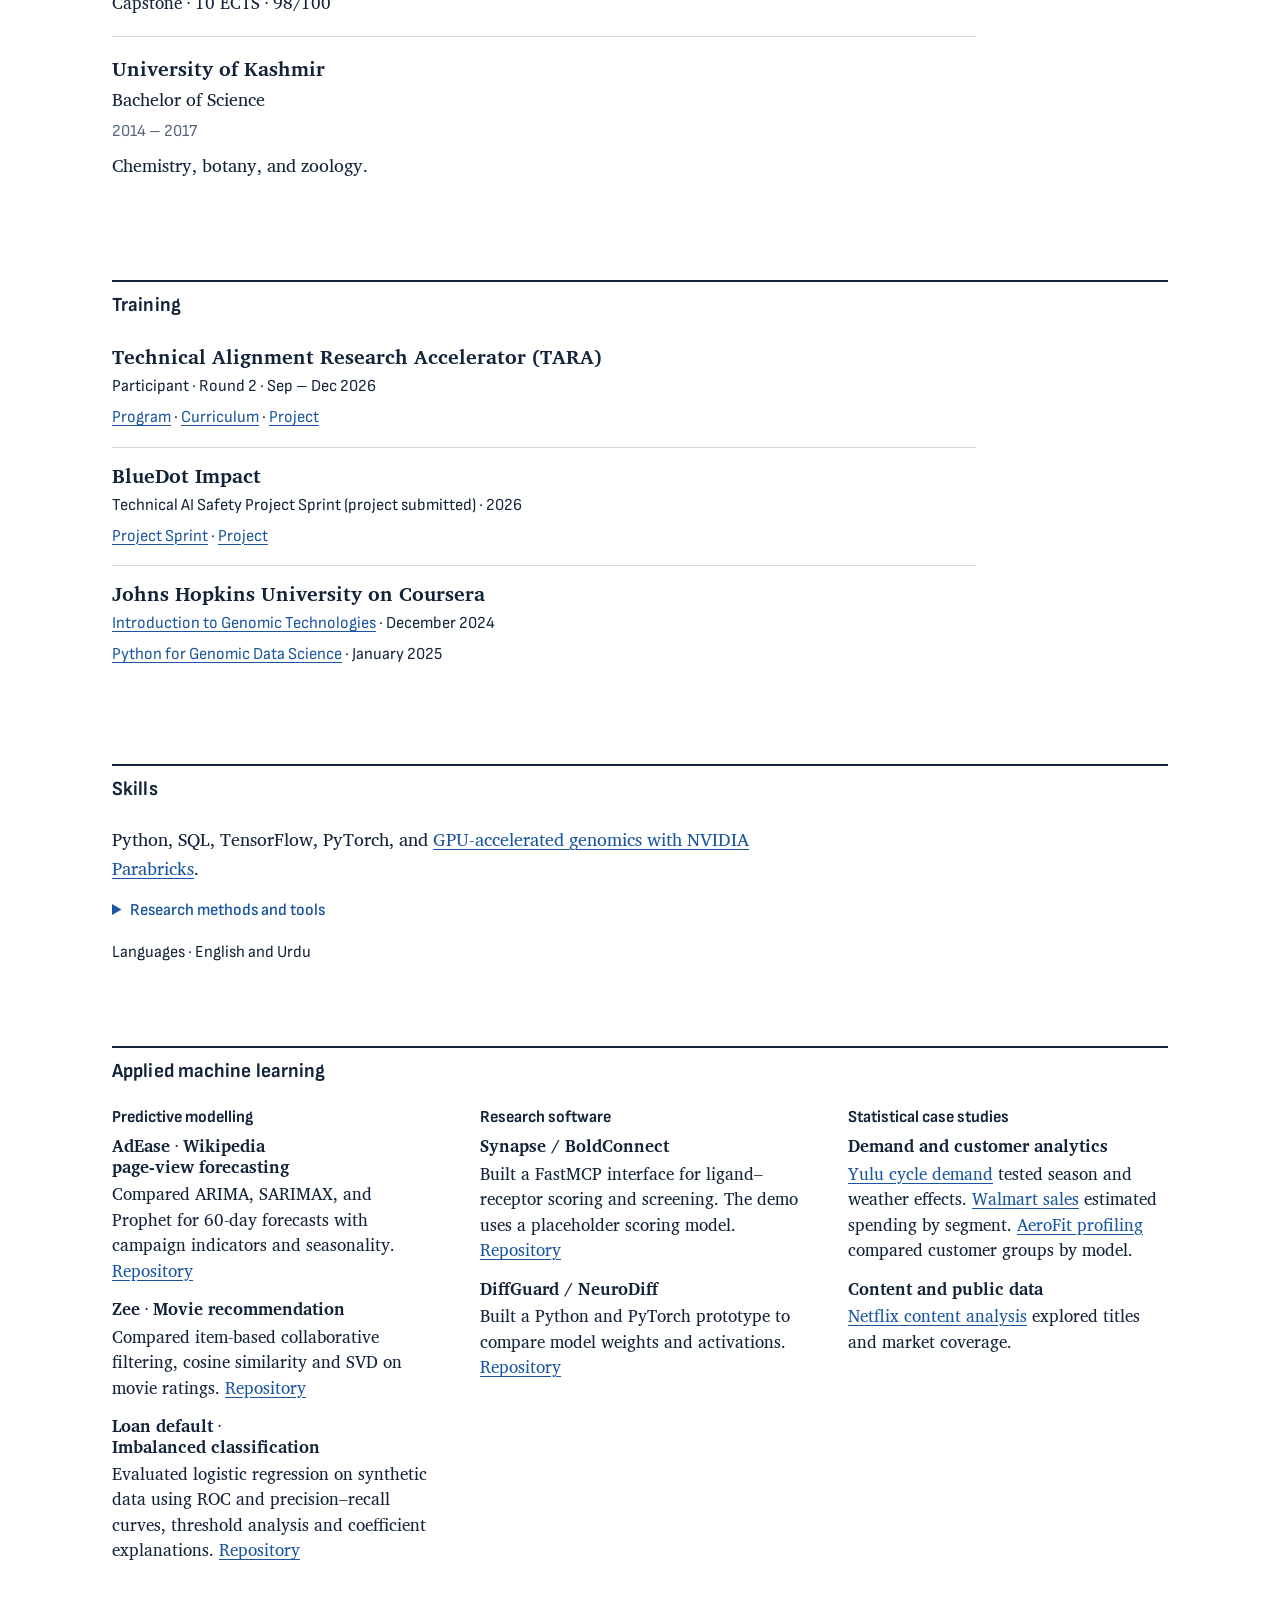
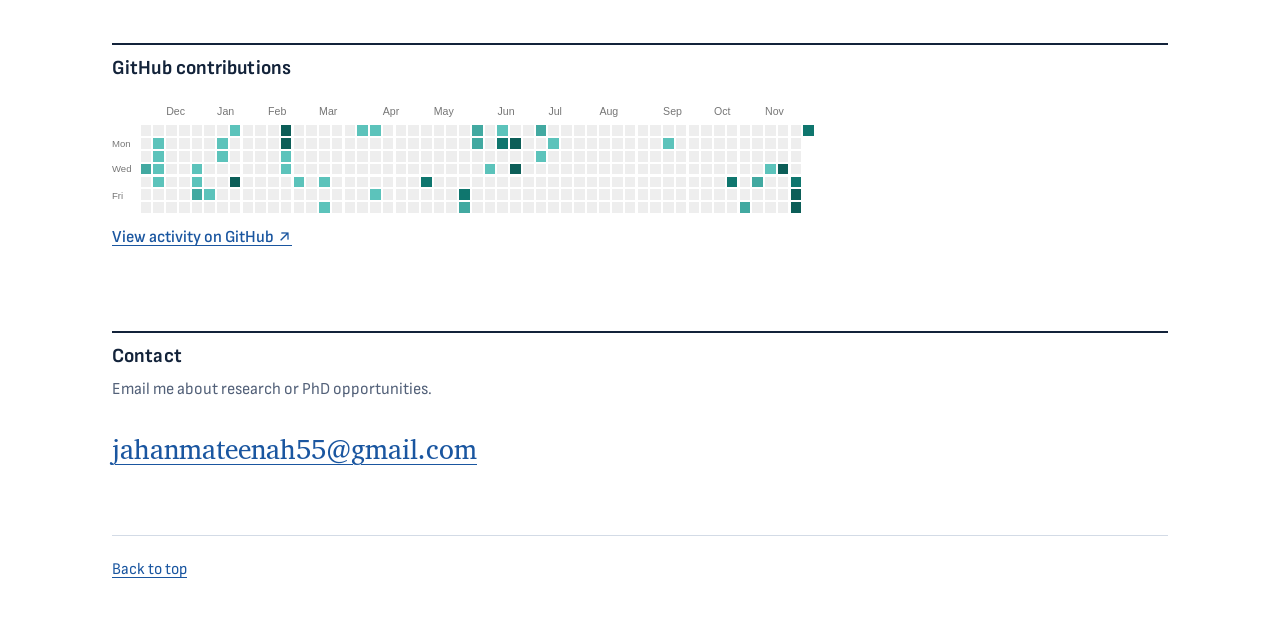
==== commit 5f03356f: "Clarify contributions to the TARA and BlueDot studies" ====
--- a/index.html
+++ b/index.html
@@ -20,7 +20,7 @@
 <link href="https://fonts.googleapis.com" rel="preconnect"/>
 <link crossorigin="" href="https://fonts.gstatic.com" rel="preconnect"/>
 <link href="https://fonts.googleapis.com/css2?family=Charis+SIL:ital,wght@0,400;0,700;1,400;1,700&amp;family=Sofia+Sans+Semi+Condensed:wght@400;600;700&amp;display=swap" rel="stylesheet"/>
-<meta content="https://mateenahjahan.github.io/assets/illustrations/mateenah-academic-headshot.jpg" property="og:image"/><meta content="AI-assisted headshot of Mateenah Jahan" property="og:image:alt"/><link rel="stylesheet" href="research-map.css?v=map1"/>
+<meta content="https://mateenahjahan.github.io/assets/illustrations/mateenah-academic-headshot.jpg" property="og:image"/><meta content="Portrait of Mateenah Jahan" property="og:image:alt"/><link rel="stylesheet" href="research-map.css?v=map1"/>
 <link href="styles.css?v=20261122r" rel="stylesheet"/>
 <script defer src="research-map.js?v=20261122"></script>
 <script defer src="plate.js?v=1"></script>
@@ -62,7 +62,7 @@
 <p>Before that I was a research trainee at the Council of Scientific and Industrial Research’s Institute of Genomics and Integrative Biology (CSIR-IGIB) with <a href="https://igib.res.in/Scientists/sherry-bhalla">Dr. Sherry Bhalla</a>. I trained <a href="https://pmc.ncbi.nlm.nih.gov/articles/PMC7952906/">DeepTCR</a> models using paired-chain sequencing data from 34 patients to study response to CD19 CAR-T therapy. When whole patients were held out, the model did not reliably predict response. The <a href="#project-deeptcr">patient-held-out evaluation</a> shows how the choice of split changed the result. I also helped update DeepTCR for Python 3.10 and TensorFlow 2.12, as noted in its <a href="https://github.com/sidhomj/DeepTCR/commit/715f6642292a296aa22ffba1b219908fd5af5c5f">release notes</a>.</p>
 <p>I earned my <a href="#education">MSc in Computer Science: Artificial Intelligence and Machine Learning</a> from Woolf through Scaler Neovarsity, with a <strong>4.0/4.0 GPA and 90 ECTS credits</strong>.</p>
 <p>For the ADA Consortium’s Biomni-AD challenge I ran a <a href="#project-biomni">Biomni agent workflow</a> that proposed ten Alzheimer’s drug repurposing hypotheses. The entry was one of three <a href="https://www.adaconsortium.com/competition">winners of the Round 1 Biomni-AD Discovery Prize</a>.</p>
-<p>I also work on how language models behave. My <a href="#project-tara">TARA project</a> asks when a model calls a tool it doesn’t need, and my <a href="#project-refusal">BlueDot Impact project</a> tests how question wording changes a model’s decision to refuse.</p>
+<p>I also work on how language models behave. In <a href="#project-tara">TARA</a>, I studied when a model attempts to call an irrelevant tool. In my <a href="#project-refusal">BlueDot Impact sprint</a>, I studied whether different kinds of refusal share a pattern in the model’s activations.</p>
 </details>
 </div>
 <figure class="profile-card">
@@ -178,8 +178,8 @@
 <div class="project-featured-grid">
 <article class="card project-featured" id="project-tara">
 <h4>When does a language model call a tool it doesn’t need?</h4>
-<p>Does a model read what a tool can do, or does a familiar word prompt it to call the tool? In my TARA study, Qwen2.5 sometimes called an out-of-area service when its documentation office happened to be in the requested district. The effect disappeared on 12 questions drawn from two independent tool-use benchmarks: matching the office city changed false calls from four to three.</p>
-<p class="research-meta">An activation-steering test at a small strength (0.01) left unneeded calls at 2/8 on a held-out Qwen2.5 set, so it does not show whether steering can help. Claude Code drafted the study design and code, and AI coding assistants helped run the experiments.</p>
+<p>For TARA, I studied whether changing how tools are presented affects Qwen2.5’s decision to call one. On 32 requests where no tool applied, Qwen attempted 9 calls with a plain-text tool list and 16 with its native tool format. Claude Code drafted the original design and code.</p>
+<p class="research-meta">In a <a href="https://github.com/MateenahJAHAN/tara-chat-tool-study/blob/main/CONTRIBUTIONS.md">follow-up designed and run by Codex</a>, Qwen sometimes tried an out-of-area service when its documentation office was in the requested district. On 12 questions from independent benchmarks, moving the office to the requested city changed false attempts from four to three.</p>
 <aside class="entry-margin">
 <figure class="readout">
 <div role="img" aria-label="False tool calls on 12 independent questions: 4 when the documentation office was in another city, 3 when it was in the requested city.">
@@ -199,13 +199,14 @@
 </aside>
 <figure class="research-figure"><a href="https://github.com/MateenahJAHAN/tara-chat-tool-study/blob/main/followup_v3_tool_documentation/independent_descriptions/catalogue_office_pairs.png"><img src="assets/research/tara-office-city.png" width="2046" height="1232" loading="lazy" decoding="async" alt="Each paired point compares attempted tool calls on an external city question when the documentation office matches or differs from the requested city."></a><figcaption>Tool calls on independent city questions</figcaption></figure>
 <details class="project-evidence">
-<summary>Earlier tool-interface experiment</summary>
-<p>On 32 held-out requests where no tool applied, Qwen2.5 made 9 unneeded calls with the text list and 16 with native tools. <a href="https://github.com/MateenahJAHAN/tara-chat-tool-study/blob/main/study_v1/RESULTS.txt">Results</a></p>
+<summary>Activation steering and tool format</summary>
+<p>With the native tool format, steering Qwen’s activations at the strength selected during development (0.01) left false attempts at 2/8 and reduced correct calls on applicable requests from 7/8 to 6/8. <a href="https://github.com/MateenahJAHAN/tara-chat-tool-study/blob/main/study_v1/RESULTS.txt">Results</a></p>
 <figure><a href="https://github.com/MateenahJAHAN/tara-chat-tool-study/blob/main/reporting/figures_heldout_final/01_behaviour_rates.png"><img src="assets/research/tara-held-out.png" width="1801" height="854" loading="lazy" decoding="async" alt="Rates of tool calls and abstention for the text list and native tool interfaces on the TARA study’s held-out cases."></a><figcaption>Tool calls on held-out requests</figcaption></figure>
 </details>
 </article><article class="card project-featured" id="project-refusal">
 <h4>When does a model refuse a harmless question?</h4>
-<p>In my BlueDot Impact project I tested whether a change in wording could make a model decline an answerable question. Across the same 30 names, Qwen2.5 cited politics in 20 replies to “When did … become a billionaire?” and four to “In what year did … become a billionaire?” SmolLM2 gave no full refusals across all 180 replies. Two blinded AI readers scored refusal behavior. They did not verify the dates.</p>
+<p>In my BlueDot Impact sprint, I compared four refusal directions in Qwen2.5. Intervening on each one also changed predictions on harmless text, leaving open whether any was specific to refusal.</p>
+<p class="research-meta">Codex <a href="https://github.com/MateenahJAHAN/refusal-categories/blob/main/CONTRIBUTIONS.md">designed and ran a follow-up</a> on 30 names. Qwen cited politics in 20 replies to “When did … become a billionaire?” and four to “In what year did … become a billionaire?” SmolLM2 gave no full refusals in 180 replies. Two blinded AI readers scored refusals. The dates were unverified.</p>
 <aside class="entry-margin">
 <figure class="readout">
 <div role="img" aria-label="Replies in which Qwen2.5 declined, citing politics, across the same 30 names: 20 for the wording When did, 4 for the wording In what year did.">
@@ -225,7 +226,7 @@
 </div>
 </aside>
 <figure class="research-figure"><a href="https://github.com/MateenahJAHAN/refusal-categories/blob/main/followup_v2_refusal_measurement/smol_names/model_comparison.png"><img src="assets/research/bluedot-wording.png" width="2510" height="1174" loading="lazy" decoding="async" alt="Full refusals and refusals citing politics for Qwen2.5 and SmolLM2 across three pairs of question wordings about 30 names."></a><figcaption>Refusals across six question wordings</figcaption></figure>
-<details class="project-evidence"><summary>Earlier activation study</summary><p>I estimated four refusal directions in Qwen2.5. Their mean cosine similarity was 0.84, compared with 0.98 after shuffling the category labels. Each direction also changed answers on harmless prompts, leaving its specificity to refusal unresolved. AI coding assistants helped with the code and the write-up.</p></details>
+<details class="project-evidence"><summary>Comparing the four refusal directions</summary><p>The four directions had a mean cosine similarity of 0.84. Shuffling the category labels gave a mean of 0.98 across 300 permutations. Topic and wording could also contribute to the difference.</p></details>
 
 </article></div>
 <h3 class="research-area" id="research-software">Research software</h3>
